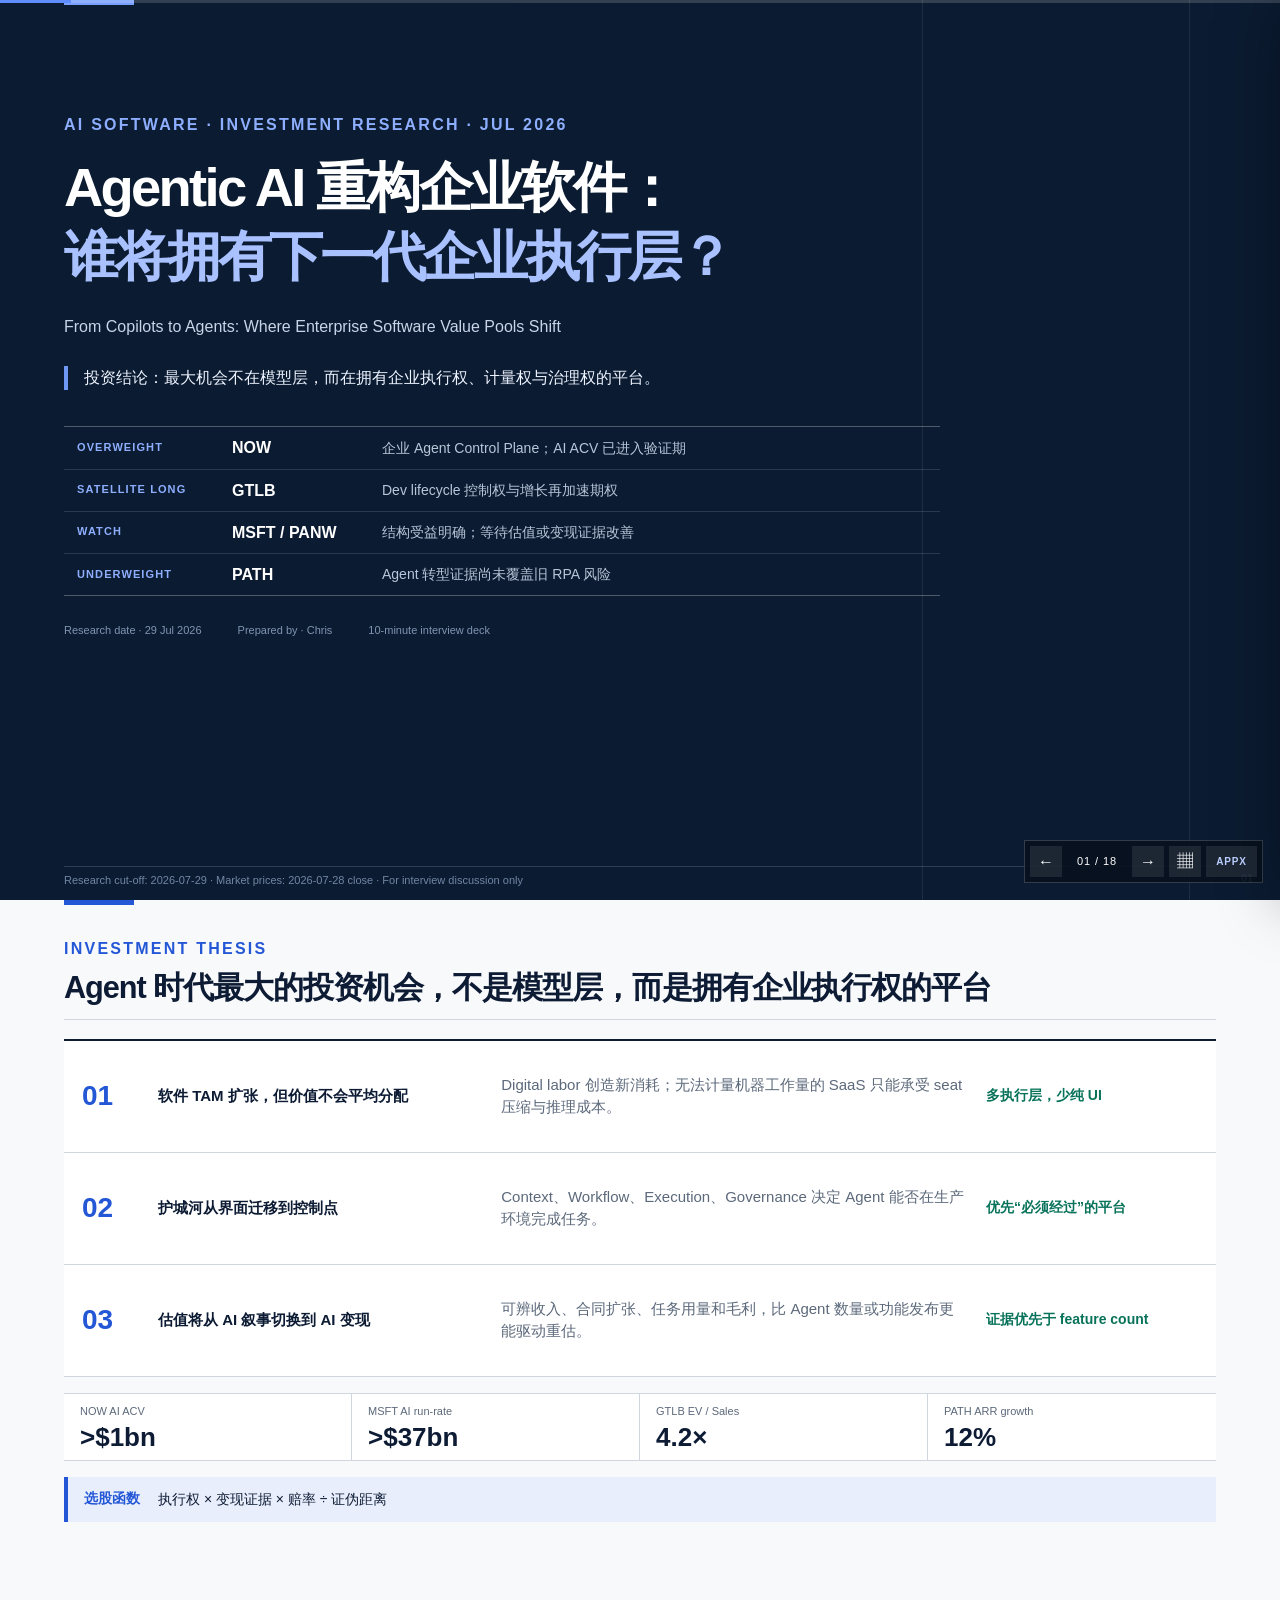
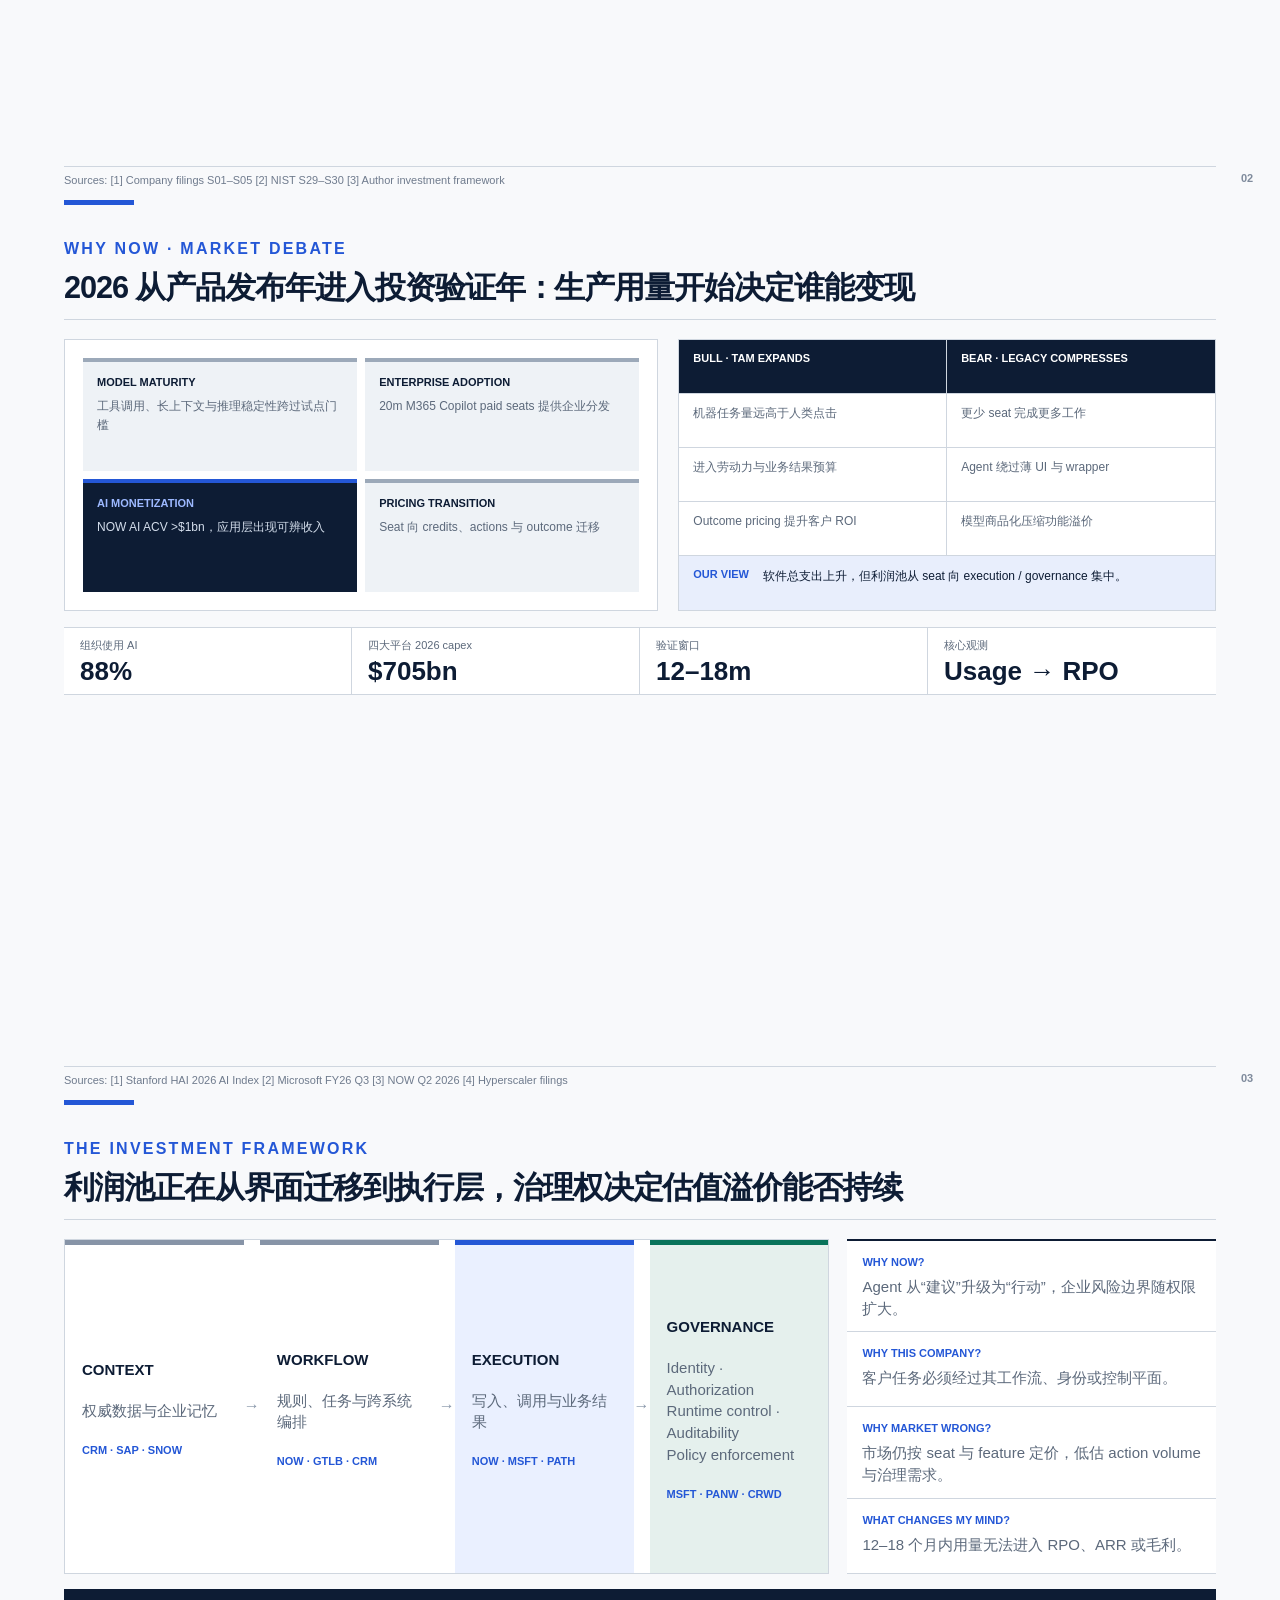
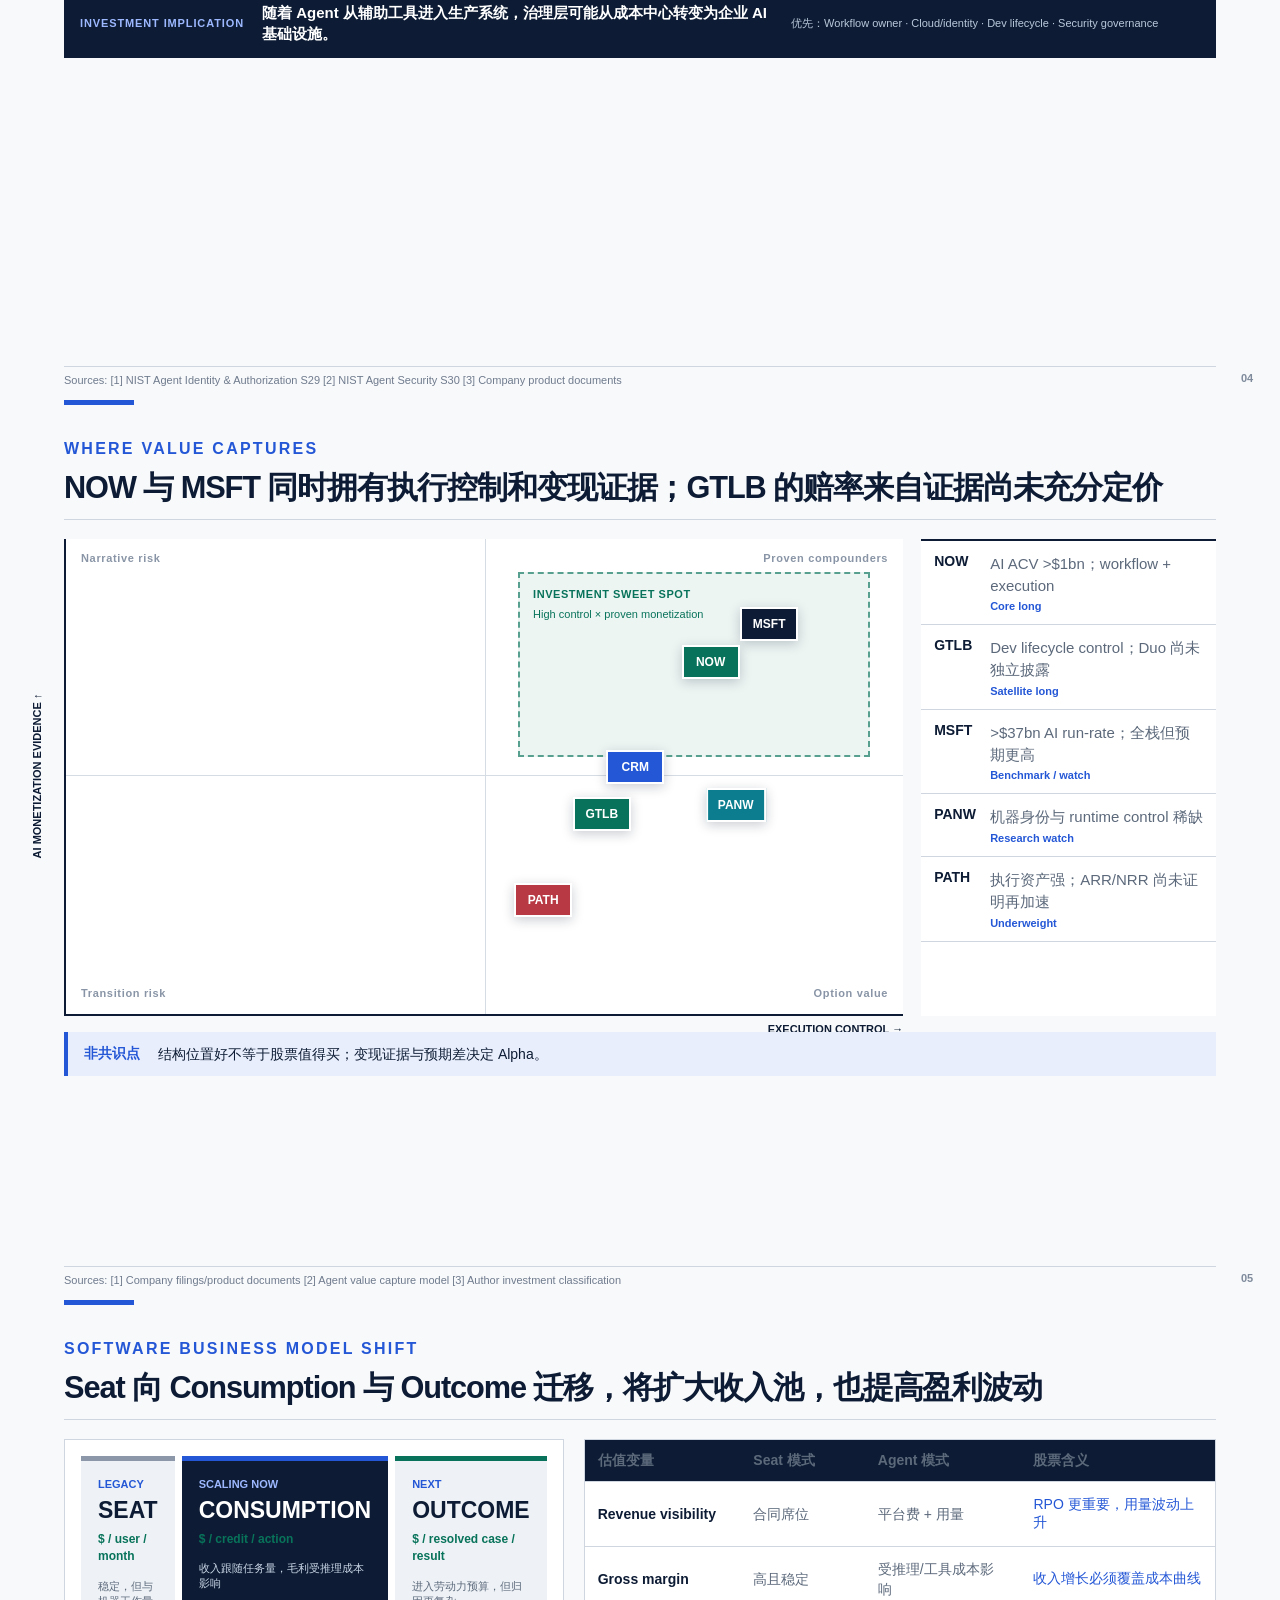
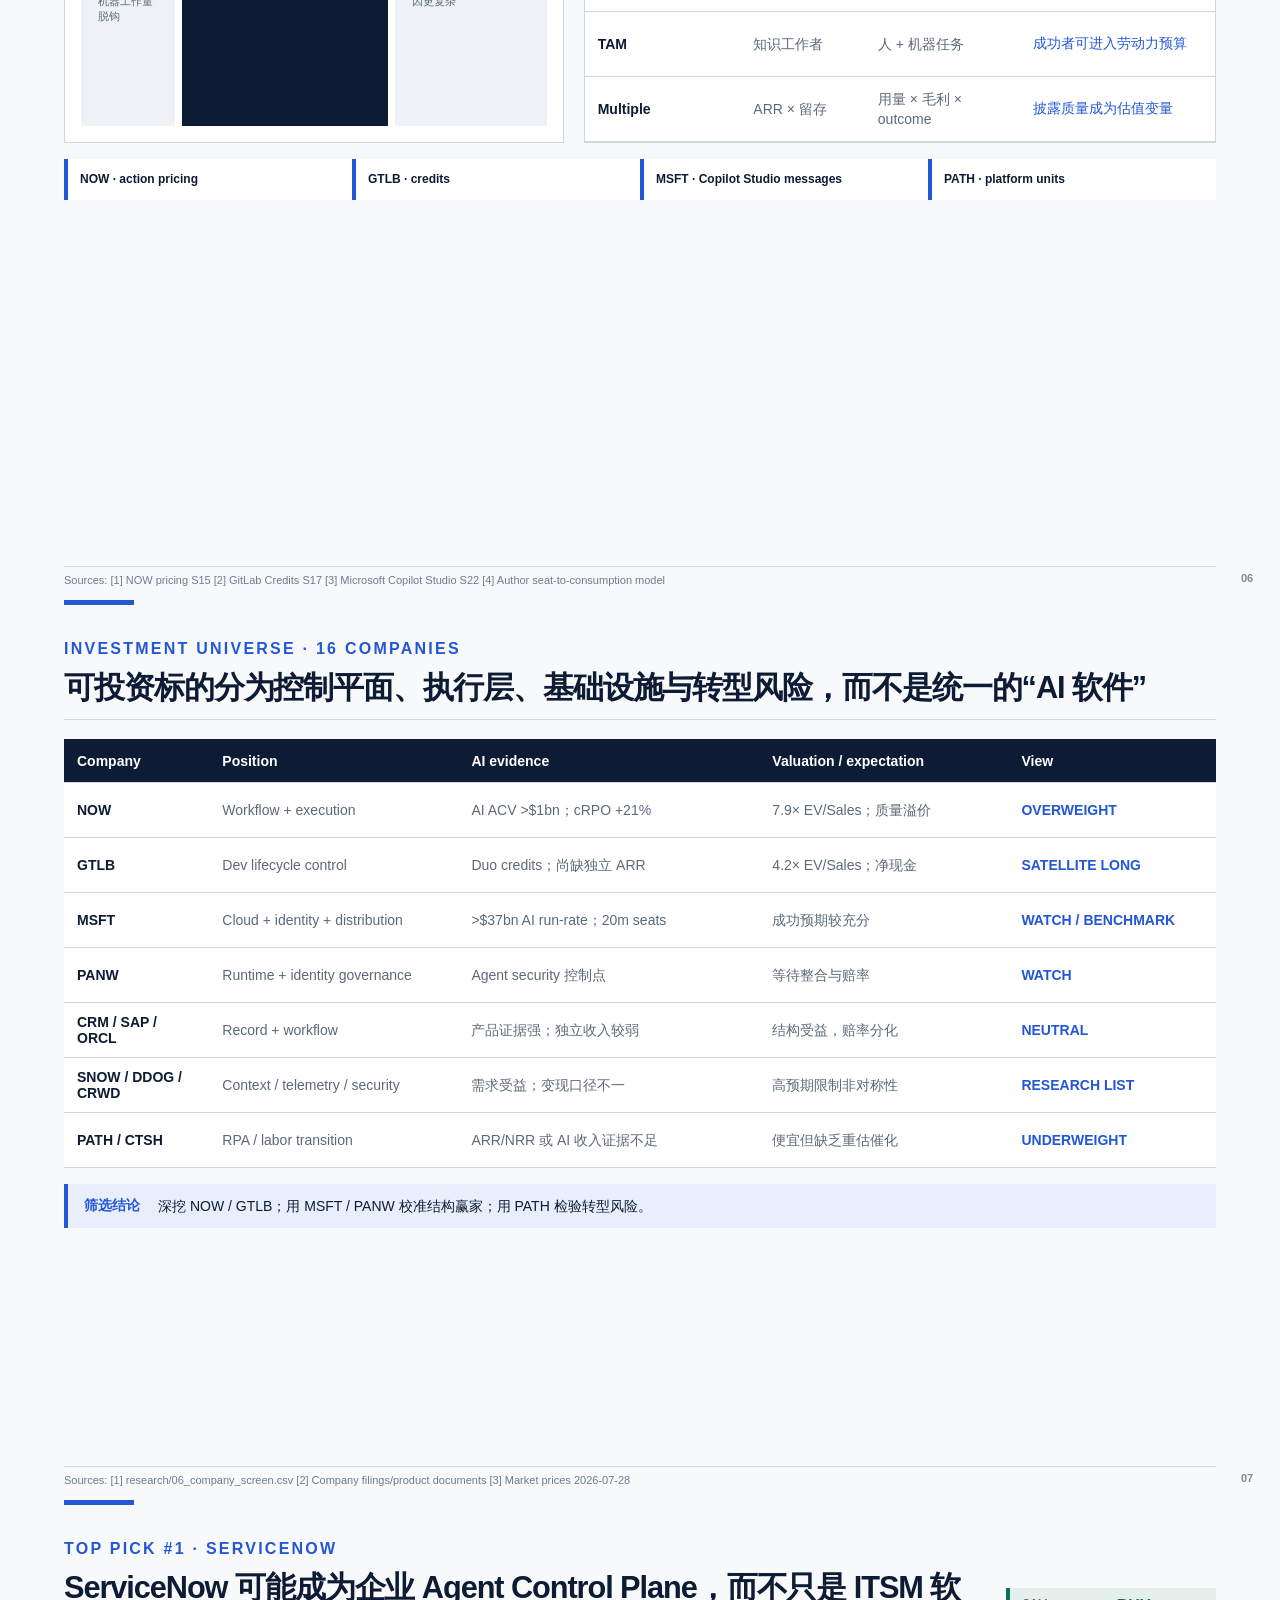
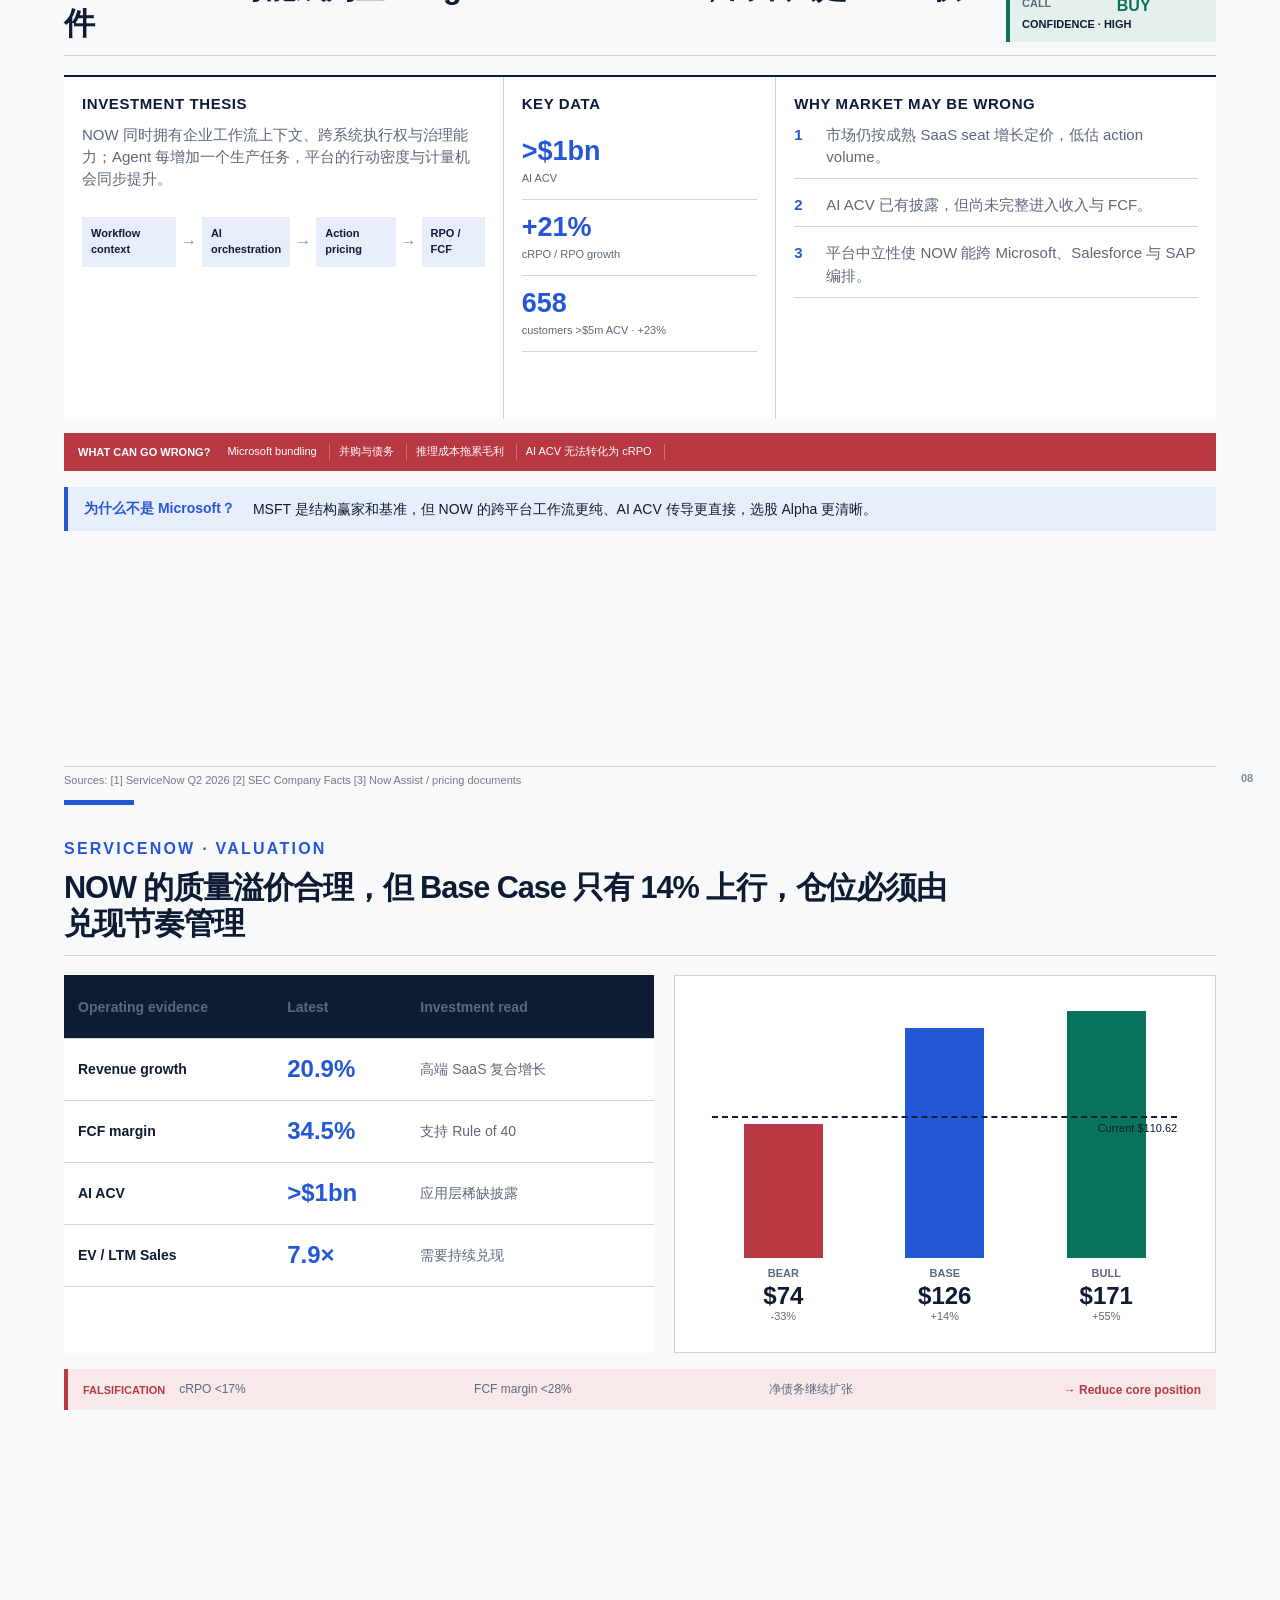
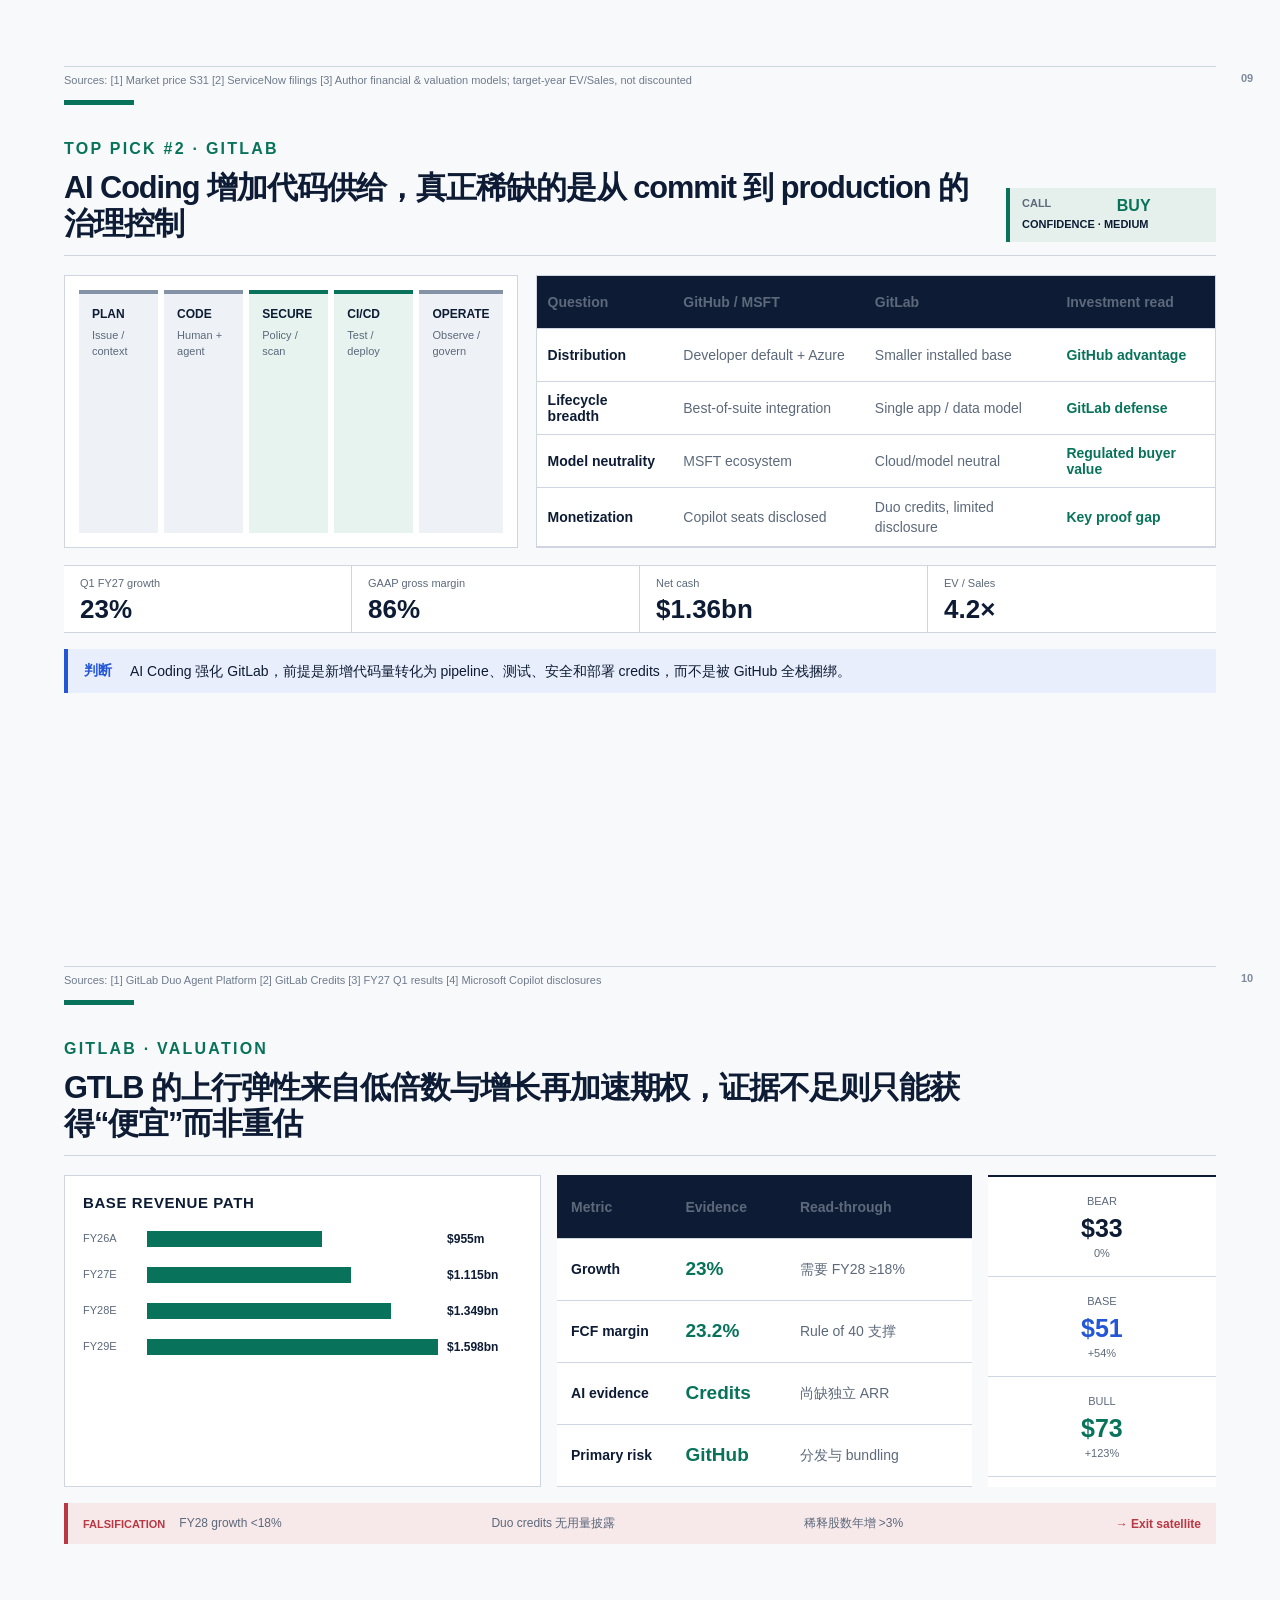
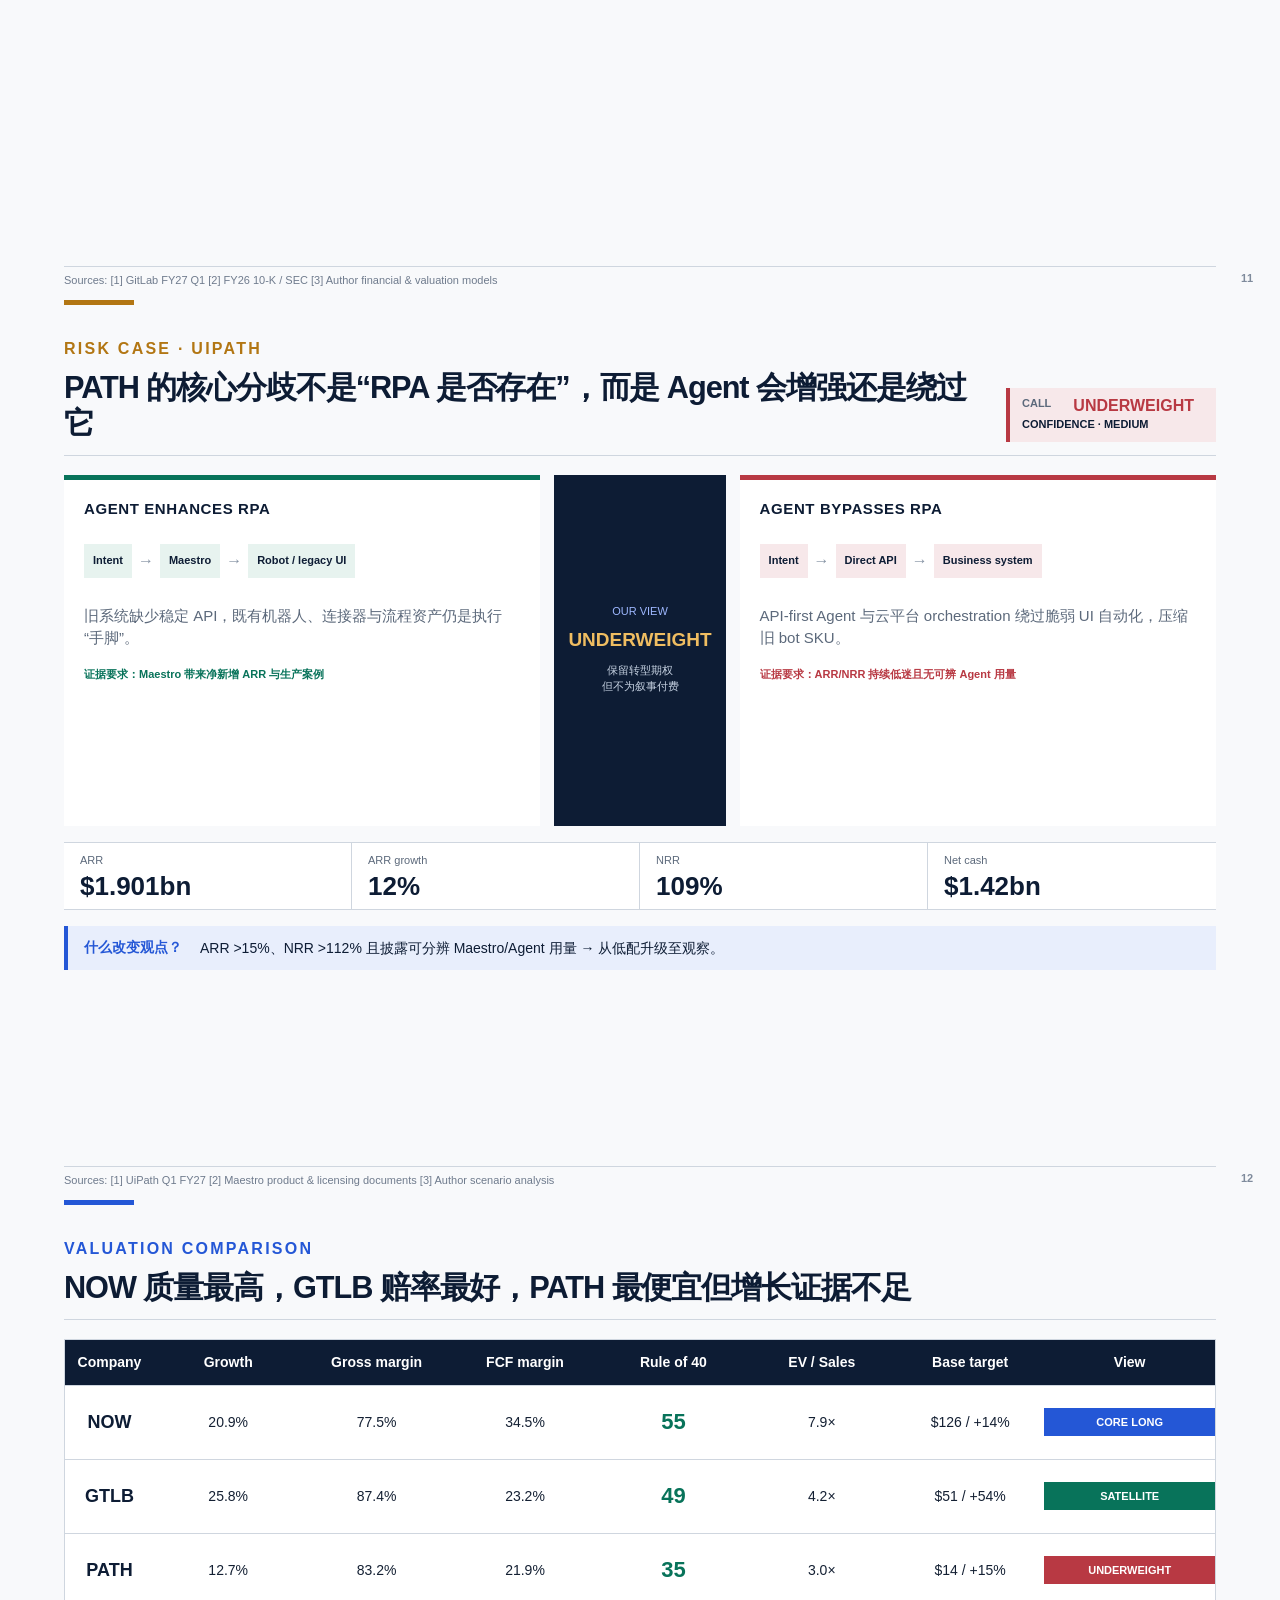
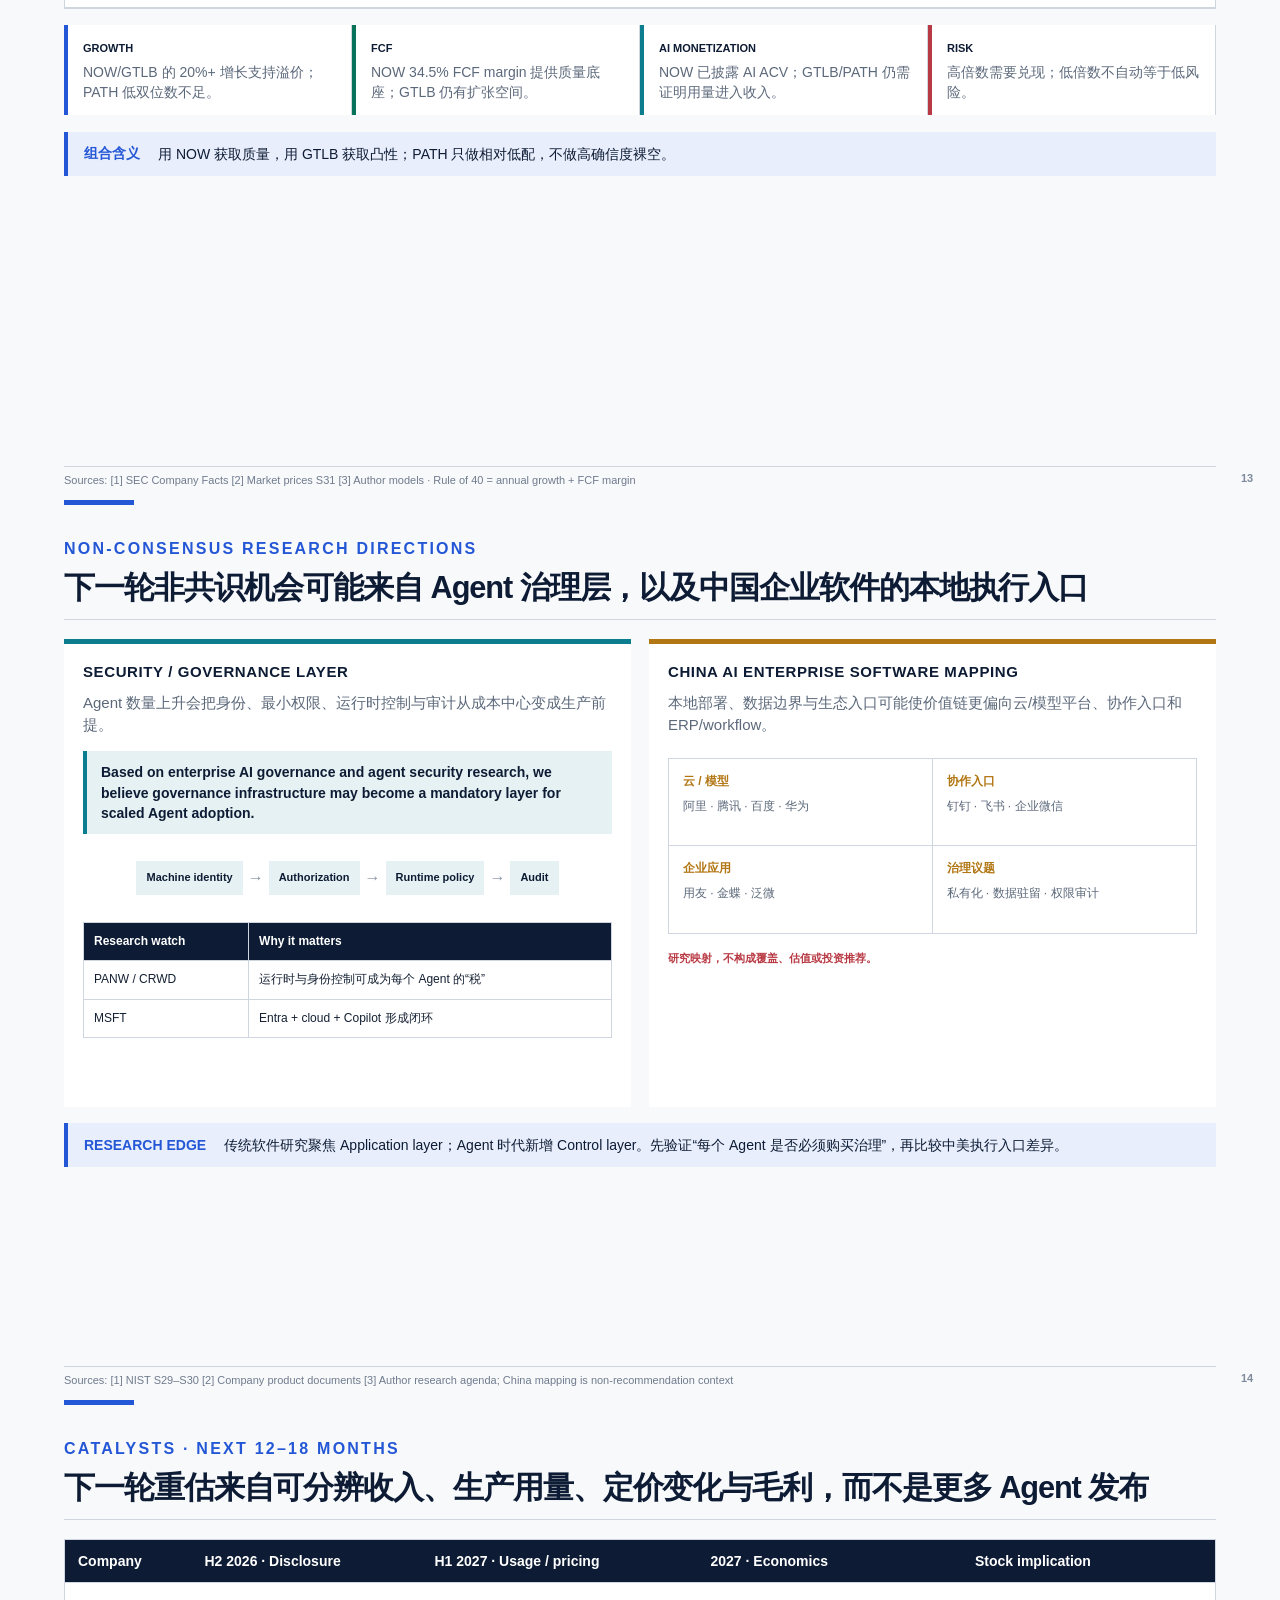
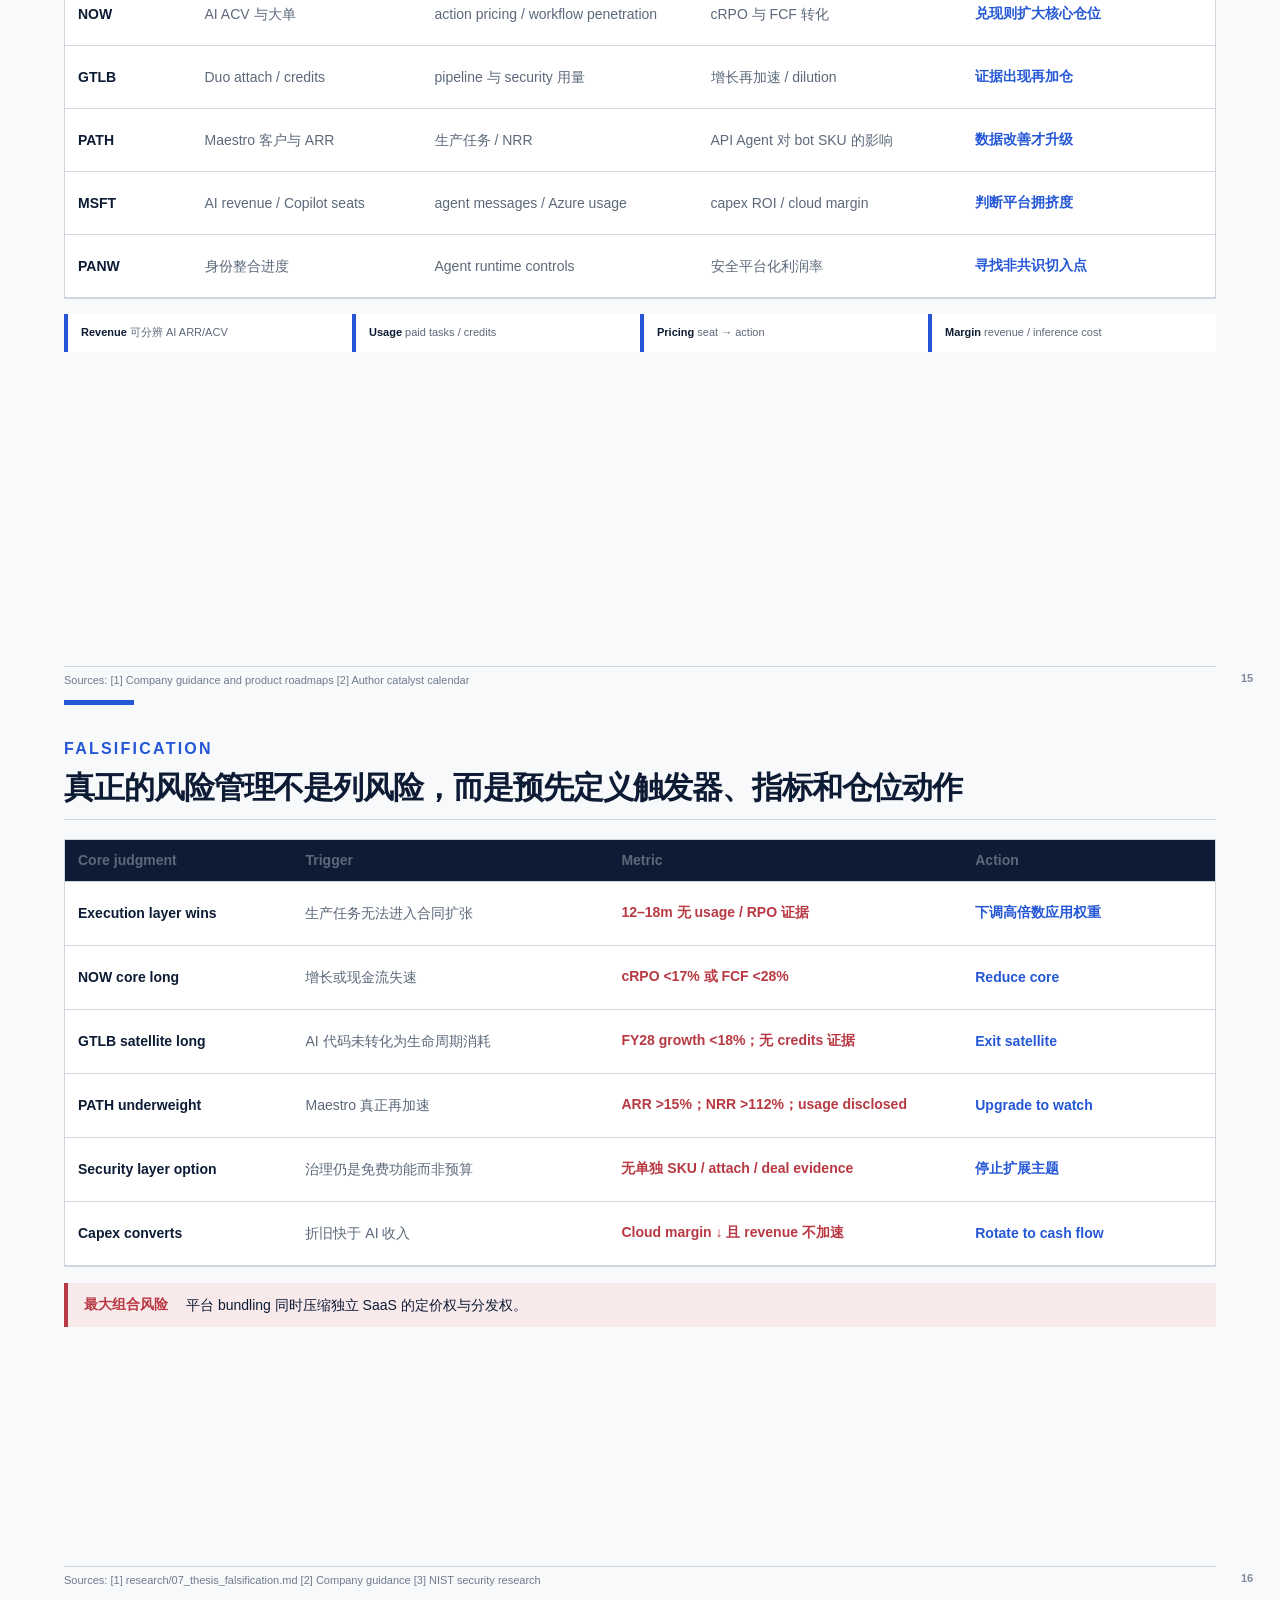
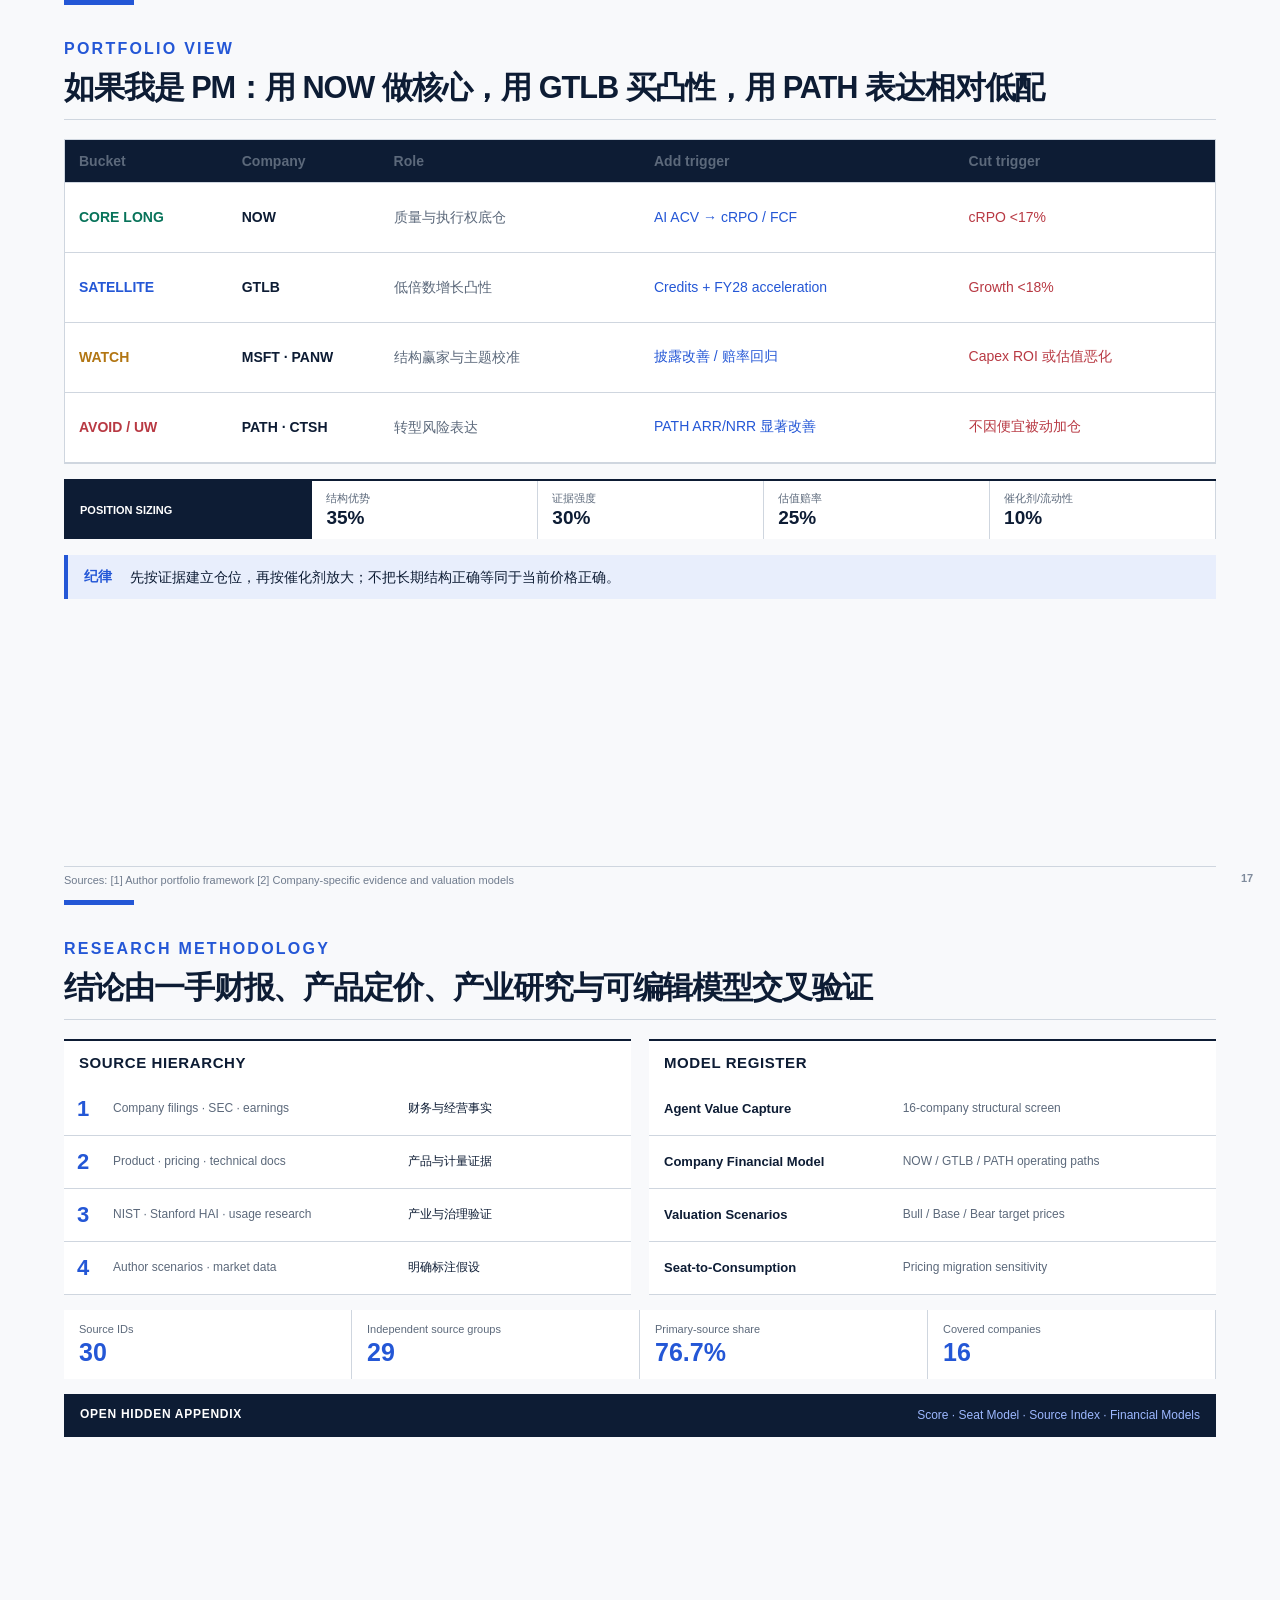
==== projects/agentic-ai-investment-deck/index.html @ 27c1f453 "Publish institutional Agentic AI investment deck" ====
<!doctype html>
<html lang="zh-CN">
<head>
  <meta charset="utf-8" />
  <meta name="viewport" content="width=device-width, initial-scale=1" />
  <meta name="description" content="Agentic AI 重构企业软件：面向 AI 产业研究岗位的机构级 Investment Research Deck" />
  <title>Agentic AI 重构企业软件｜Investment Research Deck V2</title>
  <link rel="stylesheet" href="style.css" />
</head>
<body>
  <div class="progress" aria-hidden="true"><span id="progress-bar"></span></div>
  <nav class="deck-controls" aria-label="演示文稿控制">
    <button id="prev" aria-label="上一页">←</button>
    <span id="page-indicator">01 / 18</span>
    <button id="next" aria-label="下一页">→</button>
    <button id="overview" aria-label="切换总览">▦</button>
    <button id="appendix-open" class="appendix-trigger" aria-label="打开附录">APPX</button>
  </nav>

  <main class="deck" id="deck">
    <section class="slide cover" data-title="Cover">
      <div class="cover-rule"></div>
      <div class="cover-copy">
        <p class="section-label">AI SOFTWARE · INVESTMENT RESEARCH · JUL 2026</p>
        <h1>Agentic AI 重构企业软件：<br><span>谁将拥有下一代企业执行层？</span></h1>
        <p class="cover-subtitle">From Copilots to Agents: Where Enterprise Software Value Pools Shift</p>
        <p class="cover-conclusion">投资结论：最大机会不在模型层，而在拥有企业执行权、计量权与治理权的平台。</p>
      </div>
      <table class="stance-table" aria-label="投资观点">
        <tr><th>OVERWEIGHT</th><td>NOW</td><td>企业 Agent Control Plane；AI ACV 已进入验证期</td></tr>
        <tr><th>SATELLITE LONG</th><td>GTLB</td><td>Dev lifecycle 控制权与增长再加速期权</td></tr>
        <tr><th>WATCH</th><td>MSFT / PANW</td><td>结构受益明确；等待估值或变现证据改善</td></tr>
        <tr><th>UNDERWEIGHT</th><td>PATH</td><td>Agent 转型证据尚未覆盖旧 RPA 风险</td></tr>
      </table>
      <div class="cover-meta">
        <span>Research date · 29 Jul 2026</span>
        <span>Prepared by · Chris</span>
        <span>10-minute interview deck</span>
      </div>
      <footer class="source">Research cut-off: 2026-07-29 · Market prices: 2026-07-28 close · For interview discussion only</footer>
      <span class="slide-no">01</span>
    </section>

    <section class="slide" data-title="Investment Thesis">
      <header class="slide-header">
        <p class="section-label">INVESTMENT THESIS</p>
        <h2>Agent 时代最大的投资机会，不是模型层，而是拥有企业执行权的平台</h2>
      </header>
      <div class="thesis-ledger">
        <div class="thesis-row">
          <b>01</b>
          <h3>软件 TAM 扩张，但价值不会平均分配</h3>
          <p>Digital labor 创造新消耗；无法计量机器工作量的 SaaS 只能承受 seat 压缩与推理成本。</p>
          <strong>多执行层，少纯 UI</strong>
        </div>
        <div class="thesis-row">
          <b>02</b>
          <h3>护城河从界面迁移到控制点</h3>
          <p>Context、Workflow、Execution、Governance 决定 Agent 能否在生产环境完成任务。</p>
          <strong>优先“必须经过”的平台</strong>
        </div>
        <div class="thesis-row">
          <b>03</b>
          <h3>估值将从 AI 叙事切换到 AI 变现</h3>
          <p>可辨收入、合同扩张、任务用量和毛利，比 Agent 数量或功能发布更能驱动重估。</p>
          <strong>证据优先于 feature count</strong>
        </div>
      </div>
      <div class="evidence-strip">
        <div><span>NOW AI ACV</span><b>&gt;$1bn</b></div>
        <div><span>MSFT AI run-rate</span><b>&gt;$37bn</b></div>
        <div><span>GTLB EV / Sales</span><b>4.2×</b></div>
        <div><span>PATH ARR growth</span><b>12%</b></div>
      </div>
      <aside class="callout"><b>选股函数</b><span>执行权 × 变现证据 × 赔率 ÷ 证伪距离</span></aside>
      <footer class="source">Sources: [1] Company filings S01–S05 [2] NIST S29–S30 [3] Author investment framework</footer>
      <span class="slide-no">02</span>
    </section>

    <section class="slide" data-title="Why Now">
      <header class="slide-header">
        <p class="section-label">WHY NOW · MARKET DEBATE</p>
        <h2>2026 从产品发布年进入投资验证年：生产用量开始决定谁能变现</h2>
      </header>
      <div class="why-now-grid">
        <div class="validation-path">
          <div><b>MODEL MATURITY</b><span>工具调用、长上下文与推理稳定性跨过试点门槛</span></div>
          <i>→</i>
          <div><b>ENTERPRISE ADOPTION</b><span>20m M365 Copilot paid seats 提供企业分发</span></div>
          <i>→</i>
          <div class="active"><b>AI MONETIZATION</b><span>NOW AI ACV &gt;$1bn，应用层出现可辨收入</span></div>
          <i>→</i>
          <div><b>PRICING TRANSITION</b><span>Seat 向 credits、actions 与 outcome 迁移</span></div>
        </div>
        <div class="debate-table">
          <div class="debate-head"><span>BULL · TAM EXPANDS</span><span>BEAR · LEGACY COMPRESSES</span></div>
          <div><span>机器任务量远高于人类点击</span><span>更少 seat 完成更多工作</span></div>
          <div><span>进入劳动力与业务结果预算</span><span>Agent 绕过薄 UI 与 wrapper</span></div>
          <div><span>Outcome pricing 提升客户 ROI</span><span>模型商品化压缩功能溢价</span></div>
          <div class="debate-verdict"><b>OUR VIEW</b><span>软件总支出上升，但利润池从 seat 向 execution / governance 集中。</span></div>
        </div>
      </div>
      <div class="evidence-strip">
        <div><span>组织使用 AI</span><b>88%</b></div>
        <div><span>四大平台 2026 capex</span><b>$705bn</b></div>
        <div><span>验证窗口</span><b>12–18m</b></div>
        <div><span>核心观测</span><b>Usage → RPO</b></div>
      </div>
      <footer class="source">Sources: [1] Stanford HAI 2026 AI Index [2] Microsoft FY26 Q3 [3] NOW Q2 2026 [4] Hyperscaler filings</footer>
      <span class="slide-no">03</span>
    </section>

    <section class="slide" data-title="Investment Framework">
      <header class="slide-header">
        <p class="section-label">THE INVESTMENT FRAMEWORK</p>
        <h2>利润池正在从界面迁移到执行层，治理权决定估值溢价能否持续</h2>
      </header>
      <div class="framework-grid">
        <div class="value-chain">
          <div><b>CONTEXT</b><span>权威数据与企业记忆</span><em>CRM · SAP · SNOW</em></div>
          <i>→</i>
          <div><b>WORKFLOW</b><span>规则、任务与跨系统编排</span><em>NOW · GTLB · CRM</em></div>
          <i>→</i>
          <div class="focus"><b>EXECUTION</b><span>写入、调用与业务结果</span><em>NOW · MSFT · PATH</em></div>
          <i>→</i>
          <div class="governance-node"><b>GOVERNANCE</b><span>Identity · Authorization<br>Runtime control · Auditability<br>Policy enforcement</span><em>MSFT · PANW · CRWD</em></div>
        </div>
        <div class="framework-read">
          <div><small>WHY NOW?</small><p>Agent 从“建议”升级为“行动”，企业风险边界随权限扩大。</p></div>
          <div><small>WHY THIS COMPANY?</small><p>客户任务必须经过其工作流、身份或控制平面。</p></div>
          <div><small>WHY MARKET WRONG?</small><p>市场仍按 seat 与 feature 定价，低估 action volume 与治理需求。</p></div>
          <div><small>WHAT CHANGES MY MIND?</small><p>12–18 个月内用量无法进入 RPO、ARR 或毛利。</p></div>
        </div>
      </div>
      <div class="governance-thesis">
        <b>INVESTMENT IMPLICATION</b>
        <span>随着 Agent 从辅助工具进入生产系统，治理层可能从成本中心转变为企业 AI 基础设施。</span>
        <em>优先：Workflow owner · Cloud/identity · Dev lifecycle · Security governance</em>
      </div>
      <footer class="source">Sources: [1] NIST Agent Identity & Authorization S29 [2] NIST Agent Security S30 [3] Company product documents</footer>
      <span class="slide-no">04</span>
    </section>

    <section class="slide" data-title="Value Capture Map">
      <header class="slide-header">
        <p class="section-label">WHERE VALUE CAPTURES</p>
        <h2>NOW 与 MSFT 同时拥有执行控制和变现证据；GTLB 的赔率来自证据尚未充分定价</h2>
      </header>
      <div class="scatter-layout">
        <div class="scatter" role="img" aria-label="执行控制与AI变现证据二维图">
          <span class="axis-y">AI MONETIZATION EVIDENCE ↑</span>
          <span class="axis-x">EXECUTION CONTROL →</span>
          <span class="quad q1">Narrative risk</span>
          <span class="quad q2">Proven compounders</span>
          <span class="quad q3">Transition risk</span>
          <span class="quad q4">Option value</span>
          <span class="sweet-spot">INVESTMENT SWEET SPOT<br><small>High control × proven monetization</small></span>
          <button class="bubble msft" style="--x:84%;--y:82%" aria-label="MSFT：高执行控制，高变现证据">MSFT</button>
          <button class="bubble now" style="--x:77%;--y:74%" aria-label="NOW：高执行控制，高变现证据">NOW</button>
          <button class="bubble crm" style="--x:68%;--y:52%" aria-label="CRM：较高执行控制，中等变现证据">CRM</button>
          <button class="bubble panw" style="--x:80%;--y:44%" aria-label="PANW：高执行控制，中等变现证据">PANW</button>
          <button class="bubble gtlb" style="--x:64%;--y:42%" aria-label="GTLB：中高执行控制，中等变现证据">GTLB</button>
          <button class="bubble path" style="--x:57%;--y:24%" aria-label="PATH：中等执行控制，较低变现证据">PATH</button>
        </div>
        <div class="map-read">
          <div><b>NOW</b><span>AI ACV &gt;$1bn；workflow + execution</span><em>Core long</em></div>
          <div><b>GTLB</b><span>Dev lifecycle control；Duo 尚未独立披露</span><em>Satellite long</em></div>
          <div><b>MSFT</b><span>&gt;$37bn AI run-rate；全栈但预期更高</span><em>Benchmark / watch</em></div>
          <div><b>PANW</b><span>机器身份与 runtime control 稀缺</span><em>Research watch</em></div>
          <div><b>PATH</b><span>执行资产强；ARR/NRR 尚未证明再加速</span><em>Underweight</em></div>
        </div>
      </div>
      <aside class="callout"><b>非共识点</b><span>结构位置好不等于股票值得买；变现证据与预期差决定 Alpha。</span></aside>
      <footer class="source">Sources: [1] Company filings/product documents [2] Agent value capture model [3] Author investment classification</footer>
      <span class="slide-no">05</span>
    </section>

    <section class="slide" data-title="Business Model Shift">
      <header class="slide-header">
        <p class="section-label">SOFTWARE BUSINESS MODEL SHIFT</p>
        <h2>Seat 向 Consumption 与 Outcome 迁移，将扩大收入池，也提高盈利波动</h2>
      </header>
      <div class="pricing-grid">
        <div class="pricing-flow">
          <div class="price-block seat"><small>LEGACY</small><b>SEAT</b><span>$ / user / month</span><em>稳定，但与机器工作量脱钩</em></div>
          <i>→</i>
          <div class="price-block consumption"><small>SCALING NOW</small><b>CONSUMPTION</b><span>$ / credit / action</span><em>收入跟随任务量，毛利受推理成本影响</em></div>
          <i>→</i>
          <div class="price-block outcome"><small>NEXT</small><b>OUTCOME</b><span>$ / resolved case / result</span><em>进入劳动力预算，但归因更复杂</em></div>
        </div>
        <div class="valuation-bridge">
          <div class="bridge-head"><span>估值变量</span><span>Seat 模式</span><span>Agent 模式</span><span>股票含义</span></div>
          <div><b>Revenue visibility</b><span>合同席位</span><span>平台费 + 用量</span><em>RPO 更重要，用量波动上升</em></div>
          <div><b>Gross margin</b><span>高且稳定</span><span>受推理/工具成本影响</span><em>收入增长必须覆盖成本曲线</em></div>
          <div><b>TAM</b><span>知识工作者</span><span>人 + 机器任务</span><em>成功者可进入劳动力预算</em></div>
          <div><b>Multiple</b><span>ARR × 留存</span><span>用量 × 毛利 × outcome</span><em>披露质量成为估值变量</em></div>
        </div>
      </div>
      <div class="pricing-proof"><span>NOW · action pricing</span><span>GTLB · credits</span><span>MSFT · Copilot Studio messages</span><span>PATH · platform units</span></div>
      <footer class="source">Sources: [1] NOW pricing S15 [2] GitLab Credits S17 [3] Microsoft Copilot Studio S22 [4] Author seat-to-consumption model</footer>
      <span class="slide-no">06</span>
    </section>

    <section class="slide" data-title="Investment Universe">
      <header class="slide-header">
        <p class="section-label">INVESTMENT UNIVERSE · 16 COMPANIES</p>
        <h2>可投资标的分为控制平面、执行层、基础设施与转型风险，而不是统一的“AI 软件”</h2>
      </header>
      <div class="screen-table">
        <div class="screen-head"><span>Company</span><span>Position</span><span>AI evidence</span><span>Valuation / expectation</span><span>View</span></div>
        <div><b>NOW</b><span>Workflow + execution</span><span>AI ACV &gt;$1bn；cRPO +21%</span><span>7.9× EV/Sales；质量溢价</span><em>OVERWEIGHT</em></div>
        <div><b>GTLB</b><span>Dev lifecycle control</span><span>Duo credits；尚缺独立 ARR</span><span>4.2× EV/Sales；净现金</span><em>SATELLITE LONG</em></div>
        <div><b>MSFT</b><span>Cloud + identity + distribution</span><span>&gt;$37bn AI run-rate；20m seats</span><span>成功预期较充分</span><em>WATCH / BENCHMARK</em></div>
        <div><b>PANW</b><span>Runtime + identity governance</span><span>Agent security 控制点</span><span>等待整合与赔率</span><em>WATCH</em></div>
        <div><b>CRM / SAP / ORCL</b><span>Record + workflow</span><span>产品证据强；独立收入较弱</span><span>结构受益，赔率分化</span><em>NEUTRAL</em></div>
        <div><b>SNOW / DDOG / CRWD</b><span>Context / telemetry / security</span><span>需求受益；变现口径不一</span><span>高预期限制非对称性</span><em>RESEARCH LIST</em></div>
        <div><b>PATH / CTSH</b><span>RPA / labor transition</span><span>ARR/NRR 或 AI 收入证据不足</span><span>便宜但缺乏重估催化</span><em>UNDERWEIGHT</em></div>
      </div>
      <aside class="callout"><b>筛选结论</b><span>深挖 NOW / GTLB；用 MSFT / PANW 校准结构赢家；用 PATH 检验转型风险。</span></aside>
      <footer class="source">Sources: [1] research/06_company_screen.csv [2] Company filings/product documents [3] Market prices 2026-07-28</footer>
      <span class="slide-no">07</span>
    </section>

    <section class="slide company now-slide" data-title="ServiceNow Thesis">
      <header class="slide-header">
        <p class="section-label">TOP PICK #1 · SERVICENOW</p>
        <h2>ServiceNow 可能成为企业 Agent Control Plane，而不只是 ITSM 软件</h2>
        <div class="investment-call"><b>CALL</b><strong>BUY</strong><span>CONFIDENCE · HIGH</span></div>
      </header>
      <div class="company-thesis-grid">
        <div class="company-thesis">
          <h3>INVESTMENT THESIS</h3>
          <p>NOW 同时拥有企业工作流上下文、跨系统执行权与治理能力；Agent 每增加一个生产任务，平台的行动密度与计量机会同步提升。</p>
          <div class="logic-chain"><span>Workflow context</span><i>→</i><span>AI orchestration</span><i>→</i><span>Action pricing</span><i>→</i><span>RPO / FCF</span></div>
        </div>
        <div class="key-data">
          <h3>KEY DATA</h3>
          <div><b>&gt;$1bn</b><span>AI ACV</span></div>
          <div><b>+21%</b><span>cRPO / RPO growth</span></div>
          <div><b>658</b><span>customers &gt;$5m ACV · +23%</span></div>
        </div>
        <div class="market-wrong">
          <h3>WHY MARKET MAY BE WRONG</h3>
          <p><b>1</b>市场仍按成熟 SaaS seat 增长定价，低估 action volume。</p>
          <p><b>2</b>AI ACV 已有披露，但尚未完整进入收入与 FCF。</p>
          <p><b>3</b>平台中立性使 NOW 能跨 Microsoft、Salesforce 与 SAP 编排。</p>
        </div>
      </div>
      <div class="risk-band">
        <b>WHAT CAN GO WRONG?</b>
        <span>Microsoft bundling</span><span>并购与债务</span><span>推理成本拖累毛利</span><span>AI ACV 无法转化为 cRPO</span>
      </div>
      <aside class="callout"><b>为什么不是 Microsoft？</b><span>MSFT 是结构赢家和基准，但 NOW 的跨平台工作流更纯、AI ACV 传导更直接，选股 Alpha 更清晰。</span></aside>
      <footer class="source">Sources: [1] ServiceNow Q2 2026 [2] SEC Company Facts [3] Now Assist / pricing documents</footer>
      <span class="slide-no">08</span>
    </section>

    <section class="slide company now-slide" data-title="ServiceNow Valuation">
      <header class="slide-header">
        <p class="section-label">SERVICENOW · VALUATION</p>
        <h2>NOW 的质量溢价合理，但 Base Case 只有 14% 上行，仓位必须由兑现节奏管理</h2>
      </header>
      <div class="valuation-grid">
        <div class="operating-table">
          <div class="table-head"><span>Operating evidence</span><span>Latest</span><span>Investment read</span></div>
          <div><b>Revenue growth</b><strong>20.9%</strong><span>高端 SaaS 复合增长</span></div>
          <div><b>FCF margin</b><strong>34.5%</strong><span>支持 Rule of 40</span></div>
          <div><b>AI ACV</b><strong>&gt;$1bn</strong><span>应用层稀缺披露</span></div>
          <div><b>EV / LTM Sales</b><strong>7.9×</strong><span>需要持续兑现</span></div>
        </div>
        <div class="scenario-chart">
          <div class="current-marker">Current $110.62</div>
          <div class="scenario bear"><i style="--h:43%"></i><span>BEAR</span><b>$74</b><small>-33%</small></div>
          <div class="scenario base"><i style="--h:74%"></i><span>BASE</span><b>$126</b><small>+14%</small></div>
          <div class="scenario bull"><i style="--h:100%"></i><span>BULL</span><b>$171</b><small>+55%</small></div>
        </div>
      </div>
      <div class="falsify-strip">
        <b>FALSIFICATION</b>
        <span>cRPO &lt;17%</span><span>FCF margin &lt;28%</span><span>净债务继续扩张</span><em>→ Reduce core position</em>
      </div>
      <footer class="source">Sources: [1] Market price S31 [2] ServiceNow filings [3] Author financial & valuation models; target-year EV/Sales, not discounted</footer>
      <span class="slide-no">09</span>
    </section>

    <section class="slide company gtlb-slide" data-title="GitLab Thesis">
      <header class="slide-header">
        <p class="section-label">TOP PICK #2 · GITLAB</p>
        <h2>AI Coding 增加代码供给，真正稀缺的是从 commit 到 production 的治理控制</h2>
        <div class="investment-call"><b>CALL</b><strong>BUY</strong><span>CONFIDENCE · MEDIUM</span></div>
      </header>
      <div class="gitlab-grid">
        <div class="lifecycle">
          <div><b>PLAN</b><span>Issue / context</span></div><i>→</i>
          <div><b>CODE</b><span>Human + agent</span></div><i>→</i>
          <div class="focus"><b>SECURE</b><span>Policy / scan</span></div><i>→</i>
          <div class="focus"><b>CI/CD</b><span>Test / deploy</span></div><i>→</i>
          <div><b>OPERATE</b><span>Observe / govern</span></div>
        </div>
        <div class="competitive-table">
          <div class="table-head"><span>Question</span><span>GitHub / MSFT</span><span>GitLab</span><span>Investment read</span></div>
          <div><b>Distribution</b><span>Developer default + Azure</span><span>Smaller installed base</span><em>GitHub advantage</em></div>
          <div><b>Lifecycle breadth</b><span>Best-of-suite integration</span><span>Single app / data model</span><em>GitLab defense</em></div>
          <div><b>Model neutrality</b><span>MSFT ecosystem</span><span>Cloud/model neutral</span><em>Regulated buyer value</em></div>
          <div><b>Monetization</b><span>Copilot seats disclosed</span><span>Duo credits, limited disclosure</span><em>Key proof gap</em></div>
        </div>
      </div>
      <div class="evidence-strip">
        <div><span>Q1 FY27 growth</span><b>23%</b></div>
        <div><span>GAAP gross margin</span><b>86%</b></div>
        <div><span>Net cash</span><b>$1.36bn</b></div>
        <div><span>EV / Sales</span><b>4.2×</b></div>
      </div>
      <aside class="callout"><b>判断</b><span>AI Coding 强化 GitLab，前提是新增代码量转化为 pipeline、测试、安全和部署 credits，而不是被 GitHub 全栈捆绑。</span></aside>
      <footer class="source">Sources: [1] GitLab Duo Agent Platform [2] GitLab Credits [3] FY27 Q1 results [4] Microsoft Copilot disclosures</footer>
      <span class="slide-no">10</span>
    </section>

    <section class="slide company gtlb-slide" data-title="GitLab Valuation">
      <header class="slide-header">
        <p class="section-label">GITLAB · VALUATION</p>
        <h2>GTLB 的上行弹性来自低倍数与增长再加速期权，证据不足则只能获得“便宜”而非重估</h2>
      </header>
      <div class="gitlab-valuation">
        <div class="revenue-bars">
          <h3>BASE REVENUE PATH</h3>
          <div><span>FY26A</span><i style="--w:60%"></i><b>$955m</b></div>
          <div><span>FY27E</span><i style="--w:70%"></i><b>$1.115bn</b></div>
          <div><span>FY28E</span><i style="--w:84%"></i><b>$1.349bn</b></div>
          <div><span>FY29E</span><i style="--w:100%"></i><b>$1.598bn</b></div>
        </div>
        <div class="operating-table compact">
          <div class="table-head"><span>Metric</span><span>Evidence</span><span>Read-through</span></div>
          <div><b>Growth</b><strong>23%</strong><span>需要 FY28 ≥18%</span></div>
          <div><b>FCF margin</b><strong>23.2%</strong><span>Rule of 40 支撑</span></div>
          <div><b>AI evidence</b><strong>Credits</strong><span>尚缺独立 ARR</span></div>
          <div><b>Primary risk</b><strong>GitHub</strong><span>分发与 bundling</span></div>
        </div>
        <div class="scenario-list">
          <div><span>BEAR</span><b>$33</b><small>0%</small></div>
          <div class="base"><span>BASE</span><b>$51</b><small>+54%</small></div>
          <div class="bull"><span>BULL</span><b>$73</b><small>+123%</small></div>
        </div>
      </div>
      <div class="falsify-strip">
        <b>FALSIFICATION</b>
        <span>FY28 growth &lt;18%</span><span>Duo credits 无用量披露</span><span>稀释股数年增 &gt;3%</span><em>→ Exit satellite</em>
      </div>
      <footer class="source">Sources: [1] GitLab FY27 Q1 [2] FY26 10-K / SEC [3] Author financial & valuation models</footer>
      <span class="slide-no">11</span>
    </section>

    <section class="slide company path-slide" data-title="UiPath Risk Case">
      <header class="slide-header">
        <p class="section-label">RISK CASE · UIPATH</p>
        <h2>PATH 的核心分歧不是“RPA 是否存在”，而是 Agent 会增强还是绕过它</h2>
        <div class="investment-call negative"><b>CALL</b><strong>UNDERWEIGHT</strong><span>CONFIDENCE · MEDIUM</span></div>
      </header>
      <div class="path-case-grid">
        <div class="path-case bull">
          <h3>AGENT ENHANCES RPA</h3>
          <div class="path-flow"><span>Intent</span><i>→</i><span>Maestro</span><i>→</i><span>Robot / legacy UI</span></div>
          <p>旧系统缺少稳定 API，既有机器人、连接器与流程资产仍是执行“手脚”。</p>
          <em>证据要求：Maestro 带来净新增 ARR 与生产案例</em>
        </div>
        <div class="path-verdict">
          <small>OUR VIEW</small>
          <b>UNDERWEIGHT</b>
          <span>保留转型期权<br>但不为叙事付费</span>
        </div>
        <div class="path-case bear">
          <h3>AGENT BYPASSES RPA</h3>
          <div class="path-flow"><span>Intent</span><i>→</i><span>Direct API</span><i>→</i><span>Business system</span></div>
          <p>API-first Agent 与云平台 orchestration 绕过脆弱 UI 自动化，压缩旧 bot SKU。</p>
          <em>证据要求：ARR/NRR 持续低迷且无可辨 Agent 用量</em>
        </div>
      </div>
      <div class="evidence-strip">
        <div><span>ARR</span><b>$1.901bn</b></div>
        <div><span>ARR growth</span><b>12%</b></div>
        <div><span>NRR</span><b>109%</b></div>
        <div><span>Net cash</span><b>$1.42bn</b></div>
      </div>
      <aside class="callout"><b>什么改变观点？</b><span>ARR &gt;15%、NRR &gt;112% 且披露可分辨 Maestro/Agent 用量 → 从低配升级至观察。</span></aside>
      <footer class="source">Sources: [1] UiPath Q1 FY27 [2] Maestro product & licensing documents [3] Author scenario analysis</footer>
      <span class="slide-no">12</span>
    </section>

    <section class="slide" data-title="Valuation Comparison">
      <header class="slide-header">
        <p class="section-label">VALUATION COMPARISON</p>
        <h2>NOW 质量最高，GTLB 赔率最好，PATH 最便宜但增长证据不足</h2>
      </header>
      <div class="comparison-table">
        <div class="comparison-row head"><span>Company</span><span>Growth</span><span>Gross margin</span><span>FCF margin</span><span>Rule of 40</span><span>EV / Sales</span><span>Base target</span><span>View</span></div>
        <div class="comparison-row now"><b>NOW</b><span>20.9%</span><span>77.5%</span><span>34.5%</span><strong>55</strong><span>7.9×</span><span>$126 / +14%</span><em>CORE LONG</em></div>
        <div class="comparison-row gtlb"><b>GTLB</b><span>25.8%</span><span>87.4%</span><span>23.2%</span><strong>49</strong><span>4.2×</span><span>$51 / +54%</span><em>SATELLITE</em></div>
        <div class="comparison-row path"><b>PATH</b><span>12.7%</span><span>83.2%</span><span>21.9%</span><strong>35</strong><span>3.0×</span><span>$14 / +15%</span><em>UNDERWEIGHT</em></div>
      </div>
      <div class="multiple-bridge">
        <div><b>GROWTH</b><span>NOW/GTLB 的 20%+ 增长支持溢价；PATH 低双位数不足。</span></div>
        <div><b>FCF</b><span>NOW 34.5% FCF margin 提供质量底座；GTLB 仍有扩张空间。</span></div>
        <div><b>AI MONETIZATION</b><span>NOW 已披露 AI ACV；GTLB/PATH 仍需证明用量进入收入。</span></div>
        <div><b>RISK</b><span>高倍数需要兑现；低倍数不自动等于低风险。</span></div>
      </div>
      <aside class="callout"><b>组合含义</b><span>用 NOW 获取质量，用 GTLB 获取凸性；PATH 只做相对低配，不做高确信度裸空。</span></aside>
      <footer class="source">Sources: [1] SEC Company Facts [2] Market prices S31 [3] Author models · Rule of 40 = annual growth + FCF margin</footer>
      <span class="slide-no">13</span>
    </section>

    <section class="slide" data-title="Non-consensus Opportunities">
      <header class="slide-header">
        <p class="section-label">NON-CONSENSUS RESEARCH DIRECTIONS</p>
        <h2>下一轮非共识机会可能来自 Agent 治理层，以及中国企业软件的本地执行入口</h2>
      </header>
      <div class="opportunity-grid">
        <div class="opportunity security">
          <h3>SECURITY / GOVERNANCE LAYER</h3>
          <p>Agent 数量上升会把身份、最小权限、运行时控制与审计从成本中心变成生产前提。</p>
          <blockquote>Based on enterprise AI governance and agent security research, we believe governance infrastructure may become a mandatory layer for scaled Agent adoption.</blockquote>
          <div class="control-stack">
            <span>Machine identity</span><i>→</i><span>Authorization</span><i>→</i><span>Runtime policy</span><i>→</i><span>Audit</span>
          </div>
          <table>
            <tr><th>Research watch</th><th>Why it matters</th></tr>
            <tr><td>PANW / CRWD</td><td>运行时与身份控制可成为每个 Agent 的“税”</td></tr>
            <tr><td>MSFT</td><td>Entra + cloud + Copilot 形成闭环</td></tr>
          </table>
        </div>
        <div class="opportunity china">
          <h3>CHINA AI ENTERPRISE SOFTWARE MAPPING</h3>
          <p>本地部署、数据边界与生态入口可能使价值链更偏向云/模型平台、协作入口和 ERP/workflow。</p>
          <div class="china-map">
            <div><b>云 / 模型</b><span>阿里 · 腾讯 · 百度 · 华为</span></div>
            <div><b>协作入口</b><span>钉钉 · 飞书 · 企业微信</span></div>
            <div><b>企业应用</b><span>用友 · 金蝶 · 泛微</span></div>
            <div><b>治理议题</b><span>私有化 · 数据驻留 · 权限审计</span></div>
          </div>
          <em>研究映射，不构成覆盖、估值或投资推荐。</em>
        </div>
      </div>
      <aside class="callout"><b>RESEARCH EDGE</b><span>传统软件研究聚焦 Application layer；Agent 时代新增 Control layer。先验证“每个 Agent 是否必须购买治理”，再比较中美执行入口差异。</span></aside>
      <footer class="source">Sources: [1] NIST S29–S30 [2] Company product documents [3] Author research agenda; China mapping is non-recommendation context</footer>
      <span class="slide-no">14</span>
    </section>

    <section class="slide" data-title="Catalysts">
      <header class="slide-header">
        <p class="section-label">CATALYSTS · NEXT 12–18 MONTHS</p>
        <h2>下一轮重估来自可分辨收入、生产用量、定价变化与毛利，而不是更多 Agent 发布</h2>
      </header>
      <div class="catalyst-table">
        <div class="catalyst-head"><span>Company</span><span>H2 2026 · Disclosure</span><span>H1 2027 · Usage / pricing</span><span>2027 · Economics</span><span>Stock implication</span></div>
        <div><b>NOW</b><span>AI ACV 与大单</span><span>action pricing / workflow penetration</span><span>cRPO 与 FCF 转化</span><em>兑现则扩大核心仓位</em></div>
        <div><b>GTLB</b><span>Duo attach / credits</span><span>pipeline 与 security 用量</span><span>增长再加速 / dilution</span><em>证据出现再加仓</em></div>
        <div><b>PATH</b><span>Maestro 客户与 ARR</span><span>生产任务 / NRR</span><span>API Agent 对 bot SKU 的影响</span><em>数据改善才升级</em></div>
        <div><b>MSFT</b><span>AI revenue / Copilot seats</span><span>agent messages / Azure usage</span><span>capex ROI / cloud margin</span><em>判断平台拥挤度</em></div>
        <div><b>PANW</b><span>身份整合进度</span><span>Agent runtime controls</span><span>安全平台化利润率</span><em>寻找非共识切入点</em></div>
      </div>
      <div class="catalyst-legend"><span><b>Revenue</b> 可分辨 AI ARR/ACV</span><span><b>Usage</b> paid tasks / credits</span><span><b>Pricing</b> seat → action</span><span><b>Margin</b> revenue / inference cost</span></div>
      <footer class="source">Sources: [1] Company guidance and product roadmaps [2] Author catalyst calendar</footer>
      <span class="slide-no">15</span>
    </section>

    <section class="slide" data-title="Falsification">
      <header class="slide-header">
        <p class="section-label">FALSIFICATION</p>
        <h2>真正的风险管理不是列风险，而是预先定义触发器、指标和仓位动作</h2>
      </header>
      <div class="falsification-table">
        <div class="falsify-head"><span>Core judgment</span><span>Trigger</span><span>Metric</span><span>Action</span></div>
        <div><b>Execution layer wins</b><span>生产任务无法进入合同扩张</span><strong>12–18m 无 usage / RPO 证据</strong><em>下调高倍数应用权重</em></div>
        <div><b>NOW core long</b><span>增长或现金流失速</span><strong>cRPO &lt;17% 或 FCF &lt;28%</strong><em>Reduce core</em></div>
        <div><b>GTLB satellite long</b><span>AI 代码未转化为生命周期消耗</span><strong>FY28 growth &lt;18%；无 credits 证据</strong><em>Exit satellite</em></div>
        <div><b>PATH underweight</b><span>Maestro 真正再加速</span><strong>ARR &gt;15%；NRR &gt;112%；usage disclosed</strong><em>Upgrade to watch</em></div>
        <div><b>Security layer option</b><span>治理仍是免费功能而非预算</span><strong>无单独 SKU / attach / deal evidence</strong><em>停止扩展主题</em></div>
        <div><b>Capex converts</b><span>折旧快于 AI 收入</span><strong>Cloud margin ↓ 且 revenue 不加速</strong><em>Rotate to cash flow</em></div>
      </div>
      <aside class="callout danger"><b>最大组合风险</b><span>平台 bundling 同时压缩独立 SaaS 的定价权与分发权。</span></aside>
      <footer class="source">Sources: [1] research/07_thesis_falsification.md [2] Company guidance [3] NIST security research</footer>
      <span class="slide-no">16</span>
    </section>

    <section class="slide" data-title="Portfolio View">
      <header class="slide-header">
        <p class="section-label">PORTFOLIO VIEW</p>
        <h2>如果我是 PM：用 NOW 做核心，用 GTLB 买凸性，用 PATH 表达相对低配</h2>
      </header>
      <div class="portfolio-table">
        <div class="portfolio-head"><span>Bucket</span><span>Company</span><span>Role</span><span>Add trigger</span><span>Cut trigger</span></div>
        <div class="core"><b>CORE LONG</b><strong>NOW</strong><span>质量与执行权底仓</span><em>AI ACV → cRPO / FCF</em><i>cRPO &lt;17%</i></div>
        <div class="satellite"><b>SATELLITE</b><strong>GTLB</strong><span>低倍数增长凸性</span><em>Credits + FY28 acceleration</em><i>Growth &lt;18%</i></div>
        <div class="watch"><b>WATCH</b><strong>MSFT · PANW</strong><span>结构赢家与主题校准</span><em>披露改善 / 赔率回归</em><i>Capex ROI 或估值恶化</i></div>
        <div class="avoid"><b>AVOID / UW</b><strong>PATH · CTSH</strong><span>转型风险表达</span><em>PATH ARR/NRR 显著改善</em><i>不因便宜被动加仓</i></div>
      </div>
      <div class="position-sizing">
        <b>POSITION SIZING</b>
        <div><span>结构优势</span><strong>35%</strong></div>
        <div><span>证据强度</span><strong>30%</strong></div>
        <div><span>估值赔率</span><strong>25%</strong></div>
        <div><span>催化剂/流动性</span><strong>10%</strong></div>
      </div>
      <aside class="callout"><b>纪律</b><span>先按证据建立仓位，再按催化剂放大；不把长期结构正确等同于当前价格正确。</span></aside>
      <footer class="source">Sources: [1] Author portfolio framework [2] Company-specific evidence and valuation models</footer>
      <span class="slide-no">17</span>
    </section>

    <section class="slide methodology" data-title="Research Methodology">
      <header class="slide-header">
        <p class="section-label">RESEARCH METHODOLOGY</p>
        <h2>结论由一手财报、产品定价、产业研究与可编辑模型交叉验证</h2>
      </header>
      <div class="method-grid">
        <div class="source-hierarchy">
          <h3>SOURCE HIERARCHY</h3>
          <div><b>1</b><span>Company filings · SEC · earnings</span><em>财务与经营事实</em></div>
          <div><b>2</b><span>Product · pricing · technical docs</span><em>产品与计量证据</em></div>
          <div><b>3</b><span>NIST · Stanford HAI · usage research</span><em>产业与治理验证</em></div>
          <div><b>4</b><span>Author scenarios · market data</span><em>明确标注假设</em></div>
        </div>
        <div class="model-register">
          <h3>MODEL REGISTER</h3>
          <div><b>Agent Value Capture</b><span>16-company structural screen</span></div>
          <div><b>Company Financial Model</b><span>NOW / GTLB / PATH operating paths</span></div>
          <div><b>Valuation Scenarios</b><span>Bull / Base / Bear target prices</span></div>
          <div><b>Seat-to-Consumption</b><span>Pricing migration sensitivity</span></div>
        </div>
      </div>
      <div class="method-stats">
        <div><span>Source IDs</span><b>30</b></div>
        <div><span>Independent source groups</span><b>29</b></div>
        <div><span>Primary-source share</span><b>76.7%</b></div>
        <div><span>Covered companies</span><b>16</b></div>
      </div>
      <button class="open-appendix-large" data-open-appendix>OPEN HIDDEN APPENDIX <span>Score · Seat Model · Source Index · Financial Models</span></button>
      <footer class="source">Full source log and downloadable models are preserved in assets/downloads/ · Original Research Package remains unchanged</footer>
      <span class="slide-no">18</span>
    </section>
  </main>

  <aside class="appendix-drawer" id="appendix-drawer" aria-hidden="true" aria-label="隐藏附录">
    <div class="appendix-bar">
      <div><small>HIDDEN APPENDIX</small><b>Model support & source audit</b></div>
      <button id="appendix-close" aria-label="关闭附录">×</button>
    </div>
    <div class="appendix-tabs" role="tablist">
      <button class="active" data-tab="score" role="tab">Agent Value Score</button>
      <button data-tab="seat" role="tab">Seat Model</button>
      <button data-tab="sources" role="tab">Source Index</button>
      <button data-tab="models" role="tab">Financial Models</button>
    </div>
    <div class="appendix-content">
      <section class="appendix-panel active" data-panel="score">
        <header><h2>Agent Value Capture Score</h2><p>七维作者框架仅用于结构化比较；评分支持观点，不替代投资判断。</p></header>
        <img src="assets/charts/05_value_capture_scores.png" alt="Agent Value Capture Score chart" />
        <div class="appendix-note">Data/context 15% · Execution 15% · Distribution 15% · Governance 10% · Monetization 20% · Financial 10% · Valuation 15%</div>
      </section>
      <section class="appendix-panel" data-panel="seat">
        <header><h2>Seat-to-Consumption Sensitivity</h2><p>席位收缩是否伤害收入，取决于任务密度、attach rate 与每次行动价格。</p></header>
        <img src="assets/charts/06_seat_consumption_heatmap.png" alt="Seat to consumption sensitivity heatmap" />
        <div class="appendix-note">Base: 1,000 seats · -10% seat change · 35% attach · 5k tasks · $0.20/action</div>
      </section>
      <section class="appendix-panel" data-panel="sources">
        <header><h2>Source Index & Audit</h2><p>事实、管理层指引、作者假设与市场数据保持分层。</p></header>
        <div class="source-audit">
          <div><b>Primary</b><span>Company filings, SEC, earnings, pricing and product documents</span><em>Core facts</em></div>
          <div><b>Institutional</b><span>NIST, Stanford HAI and enterprise usage research</span><em>Cross-check</em></div>
          <div><b>Market</b><span>2026-07-28 closing prices</span><em>Valuation only</em></div>
          <div><b>Author</b><span>Forecasts, multiples and scenario assumptions</span><em>Editable</em></div>
        </div>
        <p class="appendix-links"><a href="assets/downloads/source_index.md">Open source index</a><a href="assets/downloads/source_log.csv">Open source log</a><a href="assets/downloads/claim_evidence_matrix.csv">Open claim-evidence matrix</a></p>
      </section>
      <section class="appendix-panel" data-panel="models">
        <header><h2>Complete Financial Models</h2><p>所有模型保留在原 models 目录；正文仅引用经过审核的结论。</p></header>
        <div class="model-links">
          <a href="assets/downloads/agent_value_capture_score.xlsx"><b>Agent Value Capture Score</b><span>16-company structural comparison</span></a>
          <a href="assets/downloads/company_financial_model.xlsx"><b>Company Financial Model</b><span>NOW / GTLB / PATH forecasts</span></a>
          <a href="assets/downloads/valuation_scenarios.xlsx"><b>Valuation Scenarios</b><span>Bull / Base / Bear target prices</span></a>
          <a href="assets/downloads/seat_consumption_model.xlsx"><b>Seat-to-Consumption Model</b><span>Pricing transition sensitivities</span></a>
        </div>
      </section>
    </div>
  </aside>
  <div class="drawer-backdrop" id="drawer-backdrop"></div>

  <script src="deck.js"></script>
</body>
</html>
---- projects/agentic-ai-investment-deck/style.css ----
:root {
  --navy: #0d1c34;
  --navy-2: #183250;
  --blue: #2457d6;
  --cyan: #0b7d8f;
  --green: #08735a;
  --red: #b83943;
  --amber: #b27613;
  --ink: #142033;
  --muted: #5c697b;
  --line: #cfd6df;
  --soft: #eef2f6;
  --paper: #f8f9fb;
  --white: #fff;
  font-family: Inter, Arial, Helvetica, "Microsoft YaHei", "PingFang SC", sans-serif;
}

* { box-sizing: border-box; }
html { scroll-behavior: smooth; background: #07111f; }
body { margin: 0; overflow-x: hidden; color: var(--ink); background: #07111f; }
button, table { font: inherit; }
button { color: inherit; }

.progress { position: fixed; inset: 0 0 auto; z-index: 80; height: 3px; background: rgba(255,255,255,.16); }
.progress span { display: block; width: 5.56%; height: 100%; background: #5f8dff; transition: width .2s ease; }
.deck { scroll-snap-type: y mandatory; }
.slide {
  position: relative;
  width: 100vw;
  height: 100vh;
  min-height: 100vh;
  padding: 4.1vh 5vw 6.2vh;
  overflow: hidden;
  scroll-snap-align: start;
  background: var(--paper);
}
.slide::before {
  content: "";
  position: absolute;
  top: 0;
  left: 5vw;
  width: 70px;
  height: 5px;
  background: var(--blue);
}
.slide > * { position: relative; z-index: 1; }
.slide-header { position: relative; margin-bottom: 2.1vh; padding-bottom: 1.5vh; border-bottom: 1px solid var(--line); }
.section-label { margin: 0 0 9px; color: var(--blue); font-size: 11px; font-weight: 800; letter-spacing: .14em; }
h1, h2, h3, p { margin-top: 0; }
h2 { margin: 0; color: var(--navy); font-size: clamp(30px, 2.4vw, 42px); line-height: 1.17; letter-spacing: -.035em; }
h3 { margin-bottom: 12px; color: var(--navy); font-size: 14px; letter-spacing: .04em; }
p, span, td, th { line-height: 1.45; }
.source {
  position: absolute;
  left: 5vw;
  right: 5vw;
  bottom: 14px;
  padding-top: 7px;
  overflow: hidden;
  border-top: 1px solid var(--line);
  color: #6f7b8d;
  font-size: 11px;
  text-overflow: ellipsis;
  white-space: nowrap;
}
.slide-no { position: absolute; right: 2.1vw; bottom: 13px; color: #7f8b9c; font-size: 11px; font-weight: 800; }
.callout {
  display: grid;
  grid-template-columns: auto 1fr;
  gap: 18px;
  align-items: center;
  margin-top: 1.8vh;
  padding: 12px 16px;
  border-left: 4px solid var(--blue);
  background: #e8eefc;
  color: var(--navy);
  font-size: 14px;
}
.callout b { color: var(--blue); white-space: nowrap; }
.callout.danger { border-color: var(--red); background: #f8e9eb; }
.callout.danger b { color: var(--red); }

.deck-controls {
  position: fixed;
  z-index: 90;
  right: 17px;
  bottom: 17px;
  display: flex;
  gap: 5px;
  align-items: center;
  padding: 5px;
  border: 1px solid rgba(255,255,255,.18);
  background: rgba(7,17,31,.9);
  color: #fff;
}
.deck-controls button { height: 31px; min-width: 32px; border: 0; background: rgba(255,255,255,.09); color: #fff; cursor: pointer; }
.deck-controls button:hover, .deck-controls button:focus-visible { background: var(--blue); outline: 0; }
.deck-controls span { min-width: 60px; text-align: center; font-size: 11px; letter-spacing: .08em; }
.deck-controls .appendix-trigger { width: 51px; padding: 0 7px; color: #bcd0ff; font-size: 10px; font-weight: 800; letter-spacing: .08em; }

/* Cover */
.cover {
  color: #fff;
  background: #0b1b31;
}
.cover::before { background: #7aa0ff; }
.cover-rule { position: absolute; top: 0; right: 7vw; width: 21vw; height: 100%; border-right: 1px solid rgba(255,255,255,.08); border-left: 1px solid rgba(255,255,255,.08); }
.cover-copy { max-width: 73%; margin-top: 8.5vh; }
.cover .section-label { margin-bottom: 2.2vh; color: #8eafff; }
.cover h1 { margin: 0; font-size: clamp(41px, 4.25vw, 68px); line-height: 1.13; letter-spacing: -.05em; }
.cover h1 span { color: #a9c1ff; }
.cover-subtitle { margin: 2vh 0 0; color: #c8d5e8; font-size: clamp(18px, 1.55vw, 22px); }
.cover-conclusion { max-width: 850px; margin-top: 3vh; padding-left: 16px; border-left: 4px solid #6f97f4; color: #edf3ff; font-size: 14px; }
.stance-table { width: 76%; margin-top: 4.1vh; border-collapse: collapse; border-top: 1px solid rgba(255,255,255,.28); border-bottom: 1px solid rgba(255,255,255,.28); }
.stance-table th, .stance-table td { padding: 9px 13px; border-bottom: 1px solid rgba(255,255,255,.13); text-align: left; }
.stance-table tr:last-child th, .stance-table tr:last-child td { border-bottom: 0; }
.stance-table th { width: 155px; color: #8eafff; font-size: 11px; letter-spacing: .1em; }
.stance-table td:nth-child(2) { width: 150px; color: #fff; font-size: 16px; font-weight: 800; }
.stance-table td:last-child { color: #b8c6d9; font-size: 14px; }
.cover-meta { display: flex; gap: 36px; margin-top: 3vh; color: #8095b3; font-size: 11px; }
.cover .source { border-color: rgba(255,255,255,.15); color: #7186a5; }
.cover .slide-no { color: #7186a5; }

/* Shared tables and evidence */
.evidence-strip { display: grid; grid-template-columns: repeat(4, 1fr); margin-top: 1.8vh; border-top: 1px solid var(--line); border-bottom: 1px solid var(--line); background: #fff; }
.evidence-strip div { display: flex; min-height: 65px; padding: 10px 16px; border-right: 1px solid var(--line); flex-direction: column; justify-content: center; }
.evidence-strip div:last-child { border-right: 0; }
.evidence-strip span { color: var(--muted); font-size: 11px; }
.evidence-strip b { margin-top: 4px; color: var(--navy); font-size: 26px; line-height: 1; }
.table-head { color: #fff; background: var(--navy) !important; font-weight: 800; }

/* Thesis */
.thesis-ledger { border-top: 2px solid var(--navy); background: #fff; }
.thesis-row { display: grid; grid-template-columns: 58px 1.15fr 1.65fr .75fr; gap: 18px; align-items: center; min-height: 112px; padding: 13px 18px; border-bottom: 1px solid var(--line); }
.thesis-row > b { color: var(--blue); font-size: 28px; }
.thesis-row h3 { margin: 0; font-size: 17px; line-height: 1.35; letter-spacing: 0; }
.thesis-row p { margin: 0; color: var(--muted); font-size: 14px; }
.thesis-row strong { color: var(--green); font-size: 14px; }

/* Why now */
.why-now-grid { display: grid; grid-template-columns: 1.05fr .95fr; gap: 20px; }
.validation-path { display: grid; grid-template-columns: 1fr 1fr; gap: 8px; align-items: stretch; padding: 18px; border: 1px solid var(--line); background: #fff; }
.validation-path div { min-height: 96px; padding: 14px; border-top: 4px solid #9ca9b9; background: var(--soft); }
.validation-path div.active { border-color: var(--blue); color: #fff; background: var(--navy); }
.validation-path b { display: block; margin-bottom: 8px; color: var(--navy); font-size: 11px; }
.validation-path .active b { color: #9db9ff; }
.validation-path span { color: var(--muted); font-size: 12px; }
.validation-path .active span { color: #d4deec; }
.validation-path i { display: none; }
.debate-table { border: 1px solid var(--line); background: #fff; }
.debate-table > div { display: grid; grid-template-columns: 1fr 1fr; min-height: 54px; border-bottom: 1px solid var(--line); }
.debate-table > div > span { padding: 11px 14px; color: var(--muted); font-size: 12px; }
.debate-table > div > span:first-child { border-right: 1px solid var(--line); }
.debate-head { color: #fff; background: var(--navy); font-weight: 800; }
.debate-head span { color: #fff !important; font-size: 11px !important; }
.debate-verdict { grid-template-columns: auto 1fr !important; padding: 12px 14px; border-bottom: 0 !important; background: #e8eefc; }
.debate-verdict b { margin-right: 14px; color: var(--blue); font-size: 11px; }
.debate-verdict span { padding: 0 !important; color: var(--navy) !important; }

/* Framework */
.framework-grid { display: grid; grid-template-columns: 1.35fr .65fr; gap: 18px; }
.value-chain { display: grid; grid-template-columns: 1fr auto 1fr auto 1fr auto 1fr; align-items: stretch; border: 1px solid var(--line); background: #fff; }
.value-chain > div { display: flex; min-height: 300px; padding: 23px 17px; border-top: 5px solid #8794a7; flex-direction: column; justify-content: center; }
.value-chain > div.focus { border-color: var(--blue); background: #eaf0ff; }
.value-chain > i { display: flex; align-items: center; color: #8997aa; font-style: normal; }
.value-chain b { color: var(--navy); font-size: 15px; }
.value-chain span { margin: 22px 0; color: var(--muted); font-size: 13px; }
.value-chain em { color: var(--blue); font-size: 11px; font-style: normal; font-weight: 800; }
.framework-read { border-top: 2px solid var(--navy); background: #fff; }
.framework-read div { min-height: 75px; padding: 11px 15px; border-bottom: 1px solid var(--line); }
.framework-read small { color: var(--blue); font-size: 11px; font-weight: 800; }
.framework-read p { margin: 6px 0 0; color: var(--muted); font-size: 12px; }
.governance-node { border-color: var(--green) !important; background: #e5f0ed; }
.governance-thesis { display: grid; grid-template-columns: auto 1.25fr 1fr; gap: 18px; align-items: center; margin-top: 15px; padding: 13px 16px; color: #fff; background: var(--navy); }
.governance-thesis b { color: #9db8ff; font-size: 11px; letter-spacing: .08em; }
.governance-thesis span { font-size: 15px; font-weight: 700; }
.governance-thesis em { color: #b9c8db; font-size: 11px; font-style: normal; }

/* Scatter */
.scatter-layout { display: grid; grid-template-columns: 1.48fr .52fr; gap: 18px; }
.scatter { position: relative; height: 53vh; border-left: 2px solid var(--navy); border-bottom: 2px solid var(--navy); background: #fff; }
.scatter::before { content: ""; position: absolute; top: 0; bottom: 0; left: 50%; border-left: 1px solid #d6dce4; }
.scatter::after { content: ""; position: absolute; right: 0; bottom: 50%; left: 0; border-top: 1px solid #d6dce4; }
.axis-y { position: absolute; left: -28px; top: 50%; color: var(--navy); font-size: 11px; font-weight: 800; transform: rotate(-90deg) translate(-50%, -50%); transform-origin: left top; }
.axis-x { position: absolute; right: 0; bottom: -24px; color: var(--navy); font-size: 11px; font-weight: 800; }
.quad { position: absolute; color: #8995a6; font-size: 11px; font-weight: 800; letter-spacing: .06em; }
.q1 { top: 12px; left: 15px; }.q2 { top: 12px; right: 15px; }.q3 { bottom: 12px; left: 15px; }.q4 { right: 15px; bottom: 12px; }
.sweet-spot { position: absolute; z-index: 0; top: 7%; right: 4%; width: 42%; height: 39%; padding: 13px; border: 2px dashed rgba(8,115,90,.65); background: rgba(8,115,90,.07); color: var(--green); font-size: 11px; font-weight: 800; letter-spacing: .05em; }
.sweet-spot small { display: block; margin-top: 4px; font-size: 11px; font-weight: 400; letter-spacing: 0; }
.bubble { position: absolute; z-index: 2; left: var(--x); bottom: var(--y); min-width: 58px; height: 34px; padding: 0 10px; border: 2px solid #fff; background: var(--navy); color: #fff; font-size: 12px; font-weight: 800; transform: translate(-50%, 50%); box-shadow: 0 3px 12px rgba(13,28,52,.22); }
.bubble.now, .bubble.gtlb { background: var(--green); }
.bubble.path { background: var(--red); }
.bubble.panw { background: var(--cyan); }
.bubble.crm { background: var(--blue); }
.map-read { border-top: 2px solid var(--navy); background: #fff; }
.map-read div { display: grid; grid-template-columns: 56px 1fr; padding: 12px 13px; border-bottom: 1px solid var(--line); }
.map-read b { color: var(--navy); font-size: 14px; }
.map-read span { color: var(--muted); font-size: 11px; }
.map-read em { grid-column: 2; margin-top: 4px; color: var(--blue); font-size: 11px; font-style: normal; font-weight: 800; }

/* Pricing */
.pricing-grid { display: grid; grid-template-columns: .78fr 1.22fr; gap: 20px; }
.pricing-flow { display: grid; grid-template-columns: repeat(3, 1fr); gap: 7px; align-items: stretch; padding: 16px; border: 1px solid var(--line); background: #fff; }
.pricing-flow > i { display: none; }
.price-block { min-height: 144px; padding: 17px; border-top: 5px solid #8c98a9; background: var(--soft); }
.price-block.consumption { border-color: var(--blue); color: #fff; background: var(--navy); }
.price-block.outcome { border-color: var(--green); }
.price-block small, .price-block b, .price-block span, .price-block em { display: block; }
.price-block small { color: var(--blue); font-size: 11px; font-weight: 800; }
.consumption small { color: #9db8ff; }
.price-block b { margin: 7px 0; color: var(--navy); font-size: 23px; }
.consumption b { color: #fff; }
.price-block span { color: var(--green); font-size: 12px; font-weight: 800; }
.price-block em { margin-top: 13px; color: var(--muted); font-size: 11px; font-style: normal; }
.consumption em { color: #cad6e7; }
.valuation-bridge { border: 1px solid var(--line); background: #fff; }
.valuation-bridge > div { display: grid; grid-template-columns: 1fr .8fr 1fr 1.25fr; min-height: 65px; align-items: center; border-bottom: 1px solid var(--line); }
.valuation-bridge > div > * { padding: 10px 13px; font-size: 12px; }
.valuation-bridge b { color: var(--navy); }
.valuation-bridge span { color: var(--muted); }
.valuation-bridge em { color: var(--blue); font-style: normal; }
.bridge-head { min-height: 42px !important; color: #fff; background: var(--navy); font-weight: 800; }
.pricing-proof { display: grid; grid-template-columns: repeat(4, 1fr); margin-top: 16px; }
.pricing-proof span { padding: 12px; border-left: 4px solid var(--blue); background: #fff; color: var(--navy); font-size: 12px; font-weight: 800; }

/* Universe */
.universe-matrix { display: grid; grid-template-columns: 1fr 1fr; height: 56vh; border: 1px solid var(--navy); background: #fff; }
.universe-cell { display: grid; grid-template-columns: 1fr 1fr 1fr; align-content: start; gap: 8px; padding: 15px 17px; border-right: 1px solid var(--line); border-bottom: 1px solid var(--line); }
.universe-cell:nth-child(2n) { border-right: 0; }
.universe-cell:nth-child(n+3) { border-bottom: 0; }
.universe-cell h3, .universe-cell > p { grid-column: 1 / -1; }
.universe-cell h3 { margin: 0; color: var(--blue); font-size: 14px; }
.universe-cell > p { margin: 4px 0 8px; color: var(--muted); font-size: 12px; }
.universe-cell > div { padding: 11px; border-top: 3px solid var(--navy); background: var(--soft); }
.universe-cell b, .universe-cell span { display: block; }
.universe-cell b { color: var(--navy); font-size: 13px; }
.universe-cell span { margin-top: 6px; color: var(--muted); font-size: 11px; }
.universe-cell.execution h3, .universe-cell.execution > div { border-color: var(--green); color: var(--green); }
.universe-cell.infrastructure h3, .universe-cell.infrastructure > div { border-color: var(--cyan); color: var(--cyan); }
.universe-cell.transition h3, .universe-cell.transition > div { border-color: var(--red); color: var(--red); }
.screen-table { border-top: 2px solid var(--navy); background: #fff; }
.screen-table > div { display: grid; grid-template-columns: .7fr 1.2fr 1.45fr 1.2fr 1fr; min-height: 55px; align-items: center; border-bottom: 1px solid var(--line); }
.screen-table > div > * { padding: 9px 13px; font-size: 14px; }
.screen-table b { color: var(--navy); font-size: 15px; }
.screen-table span { color: var(--muted); }
.screen-table em { color: var(--blue); font-style: normal; font-weight: 800; }
.screen-table .screen-head { min-height: 42px; color: #fff; background: var(--navy); font-weight: 800; }
.screen-table .screen-head span { color: #fff; font-size: 14px; }

/* Company thesis */
.company::before { background: var(--company, var(--blue)); }
.now-slide { --company: var(--blue); }.gtlb-slide { --company: var(--green); }.path-slide { --company: var(--amber); }
.company .section-label { color: var(--company); }
.company .slide-header h2 { padding-right: 245px; }
.investment-call { position: absolute; right: 0; bottom: 13px; display: grid; grid-template-columns: auto auto; gap: 2px 12px; min-width: 210px; padding: 9px 12px; border-left: 4px solid var(--green); background: #e5f0ed; }
.investment-call b { color: var(--muted); font-size: 11px; }
.investment-call strong { color: var(--green); font-size: 16px; }
.investment-call span { grid-column: 1 / -1; color: var(--navy); font-size: 11px; font-weight: 800; }
.investment-call.negative { border-color: var(--red); background: #f7e8ea; }
.investment-call.negative strong { color: var(--red); }
.company-thesis-grid { display: grid; grid-template-columns: 1fr .62fr 1fr; border-top: 2px solid var(--navy); background: #fff; }
.company-thesis-grid > div { min-height: 38vh; padding: 18px; border-right: 1px solid var(--line); }
.company-thesis-grid > div:last-child { border-right: 0; }
.company-thesis p, .market-wrong p { color: var(--muted); font-size: 14px; }
.logic-chain { display: flex; align-items: center; margin-top: 3vh; }
.logic-chain span { padding: 9px; background: #e7edfa; color: var(--navy); font-size: 11px; font-weight: 800; }
.logic-chain i { padding: 0 5px; color: #8490a1; font-style: normal; }
.key-data div { padding: 12px 0; border-bottom: 1px solid var(--line); }
.key-data b, .key-data span { display: block; }
.key-data b { color: var(--company); font-size: 27px; }
.key-data span { margin-top: 4px; color: var(--muted); font-size: 11px; }
.market-wrong p { display: grid; grid-template-columns: 24px 1fr; gap: 8px; padding-bottom: 10px; border-bottom: 1px solid var(--line); }
.market-wrong p b { color: var(--company); }
.risk-band { display: flex; gap: 9px; align-items: center; margin-top: 14px; padding: 11px 14px; color: #fff; background: var(--red); }
.risk-band b { margin-right: 8px; font-size: 11px; }
.risk-band span { padding-right: 12px; border-right: 1px solid rgba(255,255,255,.28); font-size: 11px; }

/* Valuation */
.valuation-grid { display: grid; grid-template-columns: 1fr .92fr; gap: 20px; }
.operating-table { border-top: 2px solid var(--navy); background: #fff; }
.operating-table > div { display: grid; grid-template-columns: 1.1fr .7fr 1.3fr; min-height: 62px; align-items: center; border-bottom: 1px solid var(--line); }
.operating-table > div > * { padding: 10px 14px; }
.operating-table b { color: var(--navy); font-size: 14px; }
.operating-table strong { color: var(--blue); font-size: 24px; }
.operating-table span { color: var(--muted); font-size: 12px; }
.scenario-chart { position: relative; display: flex; height: 42vh; align-items: flex-end; justify-content: space-around; padding: 35px 28px 30px; border: 1px solid var(--line); background: #fff; }
.scenario { display: flex; width: 28%; height: 100%; align-items: center; flex-direction: column; justify-content: flex-end; }
.scenario i { display: block; width: 58%; height: var(--h); background: var(--red); }
.scenario.base i { background: var(--blue); }.scenario.bull i { background: var(--green); }
.scenario span { margin-top: 8px; color: var(--muted); font-size: 11px; font-weight: 800; }
.scenario b { color: var(--navy); font-size: 24px; }
.scenario small { color: var(--muted); font-size: 11px; }
.current-marker { position: absolute; right: 7%; bottom: 58%; left: 7%; padding-top: 4px; border-top: 2px dashed var(--navy); color: var(--navy); font-size: 11px; text-align: right; }
.falsify-strip { display: grid; grid-template-columns: auto repeat(3, 1fr) auto; gap: 14px; align-items: center; margin-top: 16px; padding: 12px 15px; border-left: 4px solid var(--red); background: #f7e8ea; }
.falsify-strip b { color: var(--red); font-size: 11px; }
.falsify-strip span { color: var(--muted); font-size: 12px; }
.falsify-strip em { color: var(--red); font-size: 12px; font-style: normal; font-weight: 800; }

/* GitLab */
.gitlab-grid { display: grid; grid-template-columns: .8fr 1.2fr; gap: 18px; }
.lifecycle { display: grid; grid-template-columns: repeat(5, 1fr); gap: 6px; align-items: stretch; padding: 14px; border: 1px solid var(--line); background: #fff; }
.lifecycle div { min-height: 83px; padding: 13px; border-top: 4px solid #8492a5; background: var(--soft); }
.lifecycle div.focus { border-color: var(--green); background: #e7f3ef; }
.lifecycle b, .lifecycle span { display: block; }
.lifecycle b { color: var(--navy); font-size: 12px; }
.lifecycle span { margin-top: 7px; color: var(--muted); font-size: 11px; }
.lifecycle i { display: none; }
.competitive-table { border: 1px solid var(--line); background: #fff; }
.competitive-table > div { display: grid; grid-template-columns: .85fr 1.2fr 1.2fr 1fr; min-height: 53px; align-items: center; border-bottom: 1px solid var(--line); }
.competitive-table > div > * { padding: 9px 11px; font-size: 11px; }
.competitive-table b { color: var(--navy); }
.competitive-table span { color: var(--muted); }
.competitive-table em { color: var(--green); font-style: normal; font-weight: 800; }
.gitlab-valuation { display: grid; grid-template-columns: 1.15fr 1fr .55fr; gap: 16px; }
.revenue-bars { padding: 18px; border: 1px solid var(--line); background: #fff; }
.revenue-bars > div { display: grid; grid-template-columns: 55px 1fr 75px; gap: 9px; align-items: center; margin: 20px 0; }
.revenue-bars span { color: var(--muted); font-size: 11px; }
.revenue-bars i { width: var(--w); height: 16px; background: var(--green); }
.revenue-bars b { color: var(--navy); font-size: 12px; }
.operating-table.compact > div { grid-template-columns: .8fr .8fr 1.3fr; }
.operating-table.compact strong { color: var(--green); font-size: 19px; }
.scenario-list { border-top: 2px solid var(--navy); background: #fff; }
.scenario-list div { padding: 17px; border-bottom: 1px solid var(--line); text-align: center; }
.scenario-list span, .scenario-list b, .scenario-list small { display: block; }
.scenario-list span { color: var(--muted); font-size: 11px; }
.scenario-list b { margin: 4px 0; color: var(--navy); font-size: 25px; }
.scenario-list small { color: var(--muted); font-size: 11px; }
.scenario-list .base b { color: var(--blue); }.scenario-list .bull b { color: var(--green); }

/* PATH */
.path-case-grid { display: grid; grid-template-columns: 1fr .28fr 1fr; gap: 14px; }
.path-case { min-height: 39vh; padding: 20px; border-top: 5px solid var(--green); background: #fff; }
.path-case.bear { border-color: var(--red); }
.path-case h3 { font-size: 15px; }
.path-case p { color: var(--muted); font-size: 14px; }
.path-case em { display: block; margin-top: 18px; color: var(--green); font-size: 11px; font-style: normal; font-weight: 800; }
.path-case.bear em { color: var(--red); }
.path-flow { display: flex; align-items: center; margin: 3vh 0; }
.path-flow span { padding: 9px; background: #e7f3ef; color: var(--navy); font-size: 11px; font-weight: 800; }
.bear .path-flow span { background: #f7e8ea; }
.path-flow i { padding: 0 6px; color: #8794a5; font-style: normal; }
.path-verdict { display: flex; align-items: center; justify-content: center; padding: 14px; color: #fff; background: var(--navy); flex-direction: column; text-align: center; }
.path-verdict small { color: #9eb8ff; font-size: 11px; }
.path-verdict b { margin: 12px 0; color: #efbd61; font-size: 19px; }
.path-verdict span { color: #c6d2e2; font-size: 11px; }

/* Comparison */
.comparison-table { border: 1px solid var(--line); background: #fff; }
.comparison-row { display: grid; grid-template-columns: .6fr repeat(6, 1fr) 1.15fr; min-height: 74px; align-items: center; border-bottom: 1px solid var(--line); }
.comparison-row > * { padding: 10px 12px; text-align: center; font-size: 13px; }
.comparison-row.head { min-height: 46px; color: #fff; background: var(--navy); font-weight: 800; }
.comparison-row b { color: var(--navy); font-size: 18px; }
.comparison-row strong { color: var(--green); font-size: 22px; }
.comparison-row em { padding: 8px; color: #fff; background: var(--blue); font-size: 11px; font-style: normal; font-weight: 800; }
.comparison-row.gtlb em { background: var(--green); }.comparison-row.path em { background: var(--red); }
.multiple-bridge { display: grid; grid-template-columns: repeat(4, 1fr); margin-top: 16px; background: #fff; }
.multiple-bridge div { padding: 13px 15px; border-left: 4px solid var(--blue); border-right: 1px solid var(--line); }
.multiple-bridge div:nth-child(2) { border-left-color: var(--green); }
.multiple-bridge div:nth-child(3) { border-left-color: var(--cyan); }
.multiple-bridge div:nth-child(4) { border-left-color: var(--red); }
.multiple-bridge b { color: var(--navy); font-size: 11px; }
.multiple-bridge span { display: block; margin-top: 6px; color: var(--muted); font-size: 14px; }

/* Opportunities */
.opportunity-grid { display: grid; grid-template-columns: 1fr 1fr; gap: 18px; }
.opportunity { min-height: 52vh; padding: 19px; border-top: 5px solid var(--cyan); background: #fff; }
.opportunity.china { border-color: var(--amber); }
.opportunity > p { color: var(--muted); font-size: 14px; }
.opportunity blockquote { margin: 14px 0; padding: 11px 14px; border-left: 4px solid var(--cyan); background: #e6f1f3; color: var(--navy); font-size: 14px; font-weight: 700; line-height: 1.45; }
.control-stack { display: flex; align-items: center; justify-content: center; margin: 3vh 0; }
.control-stack span { padding: 9px 10px; background: #e6f1f3; color: var(--navy); font-size: 11px; font-weight: 800; }
.control-stack i { padding: 0 5px; color: #8693a4; font-style: normal; }
.opportunity table { width: 100%; border-collapse: collapse; }
.opportunity th, .opportunity td { padding: 10px; border: 1px solid var(--line); font-size: 12px; text-align: left; }
.opportunity th { color: #fff; background: var(--navy); }
.china-map { display: grid; grid-template-columns: 1fr 1fr; margin-top: 2.4vh; border: 1px solid var(--line); }
.china-map div { min-height: 87px; padding: 14px; border-right: 1px solid var(--line); border-bottom: 1px solid var(--line); }
.china-map div:nth-child(2n) { border-right: 0; }
.china-map div:nth-child(n+3) { border-bottom: 0; }
.china-map b, .china-map span { display: block; }
.china-map b { color: var(--amber); font-size: 12px; }
.china-map span { margin-top: 8px; color: var(--muted); font-size: 12px; }
.opportunity > em { display: block; margin-top: 17px; color: var(--red); font-size: 11px; font-style: normal; font-weight: 800; }

/* Catalysts */
.catalyst-table { border: 1px solid var(--line); background: #fff; }
.catalyst-table > div { display: grid; grid-template-columns: .55fr 1fr 1.2fr 1.15fr 1.1fr; min-height: 63px; align-items: center; border-bottom: 1px solid var(--line); }
.catalyst-table > div > * { padding: 10px 13px; font-size: 12px; }
.catalyst-table b { color: var(--navy); font-size: 15px; }
.catalyst-table span { color: var(--muted); }
.catalyst-table em { color: var(--blue); font-style: normal; font-weight: 800; }
.catalyst-head { min-height: 43px !important; color: #fff; background: var(--navy); font-weight: 800; }
.catalyst-head span { color: #fff; font-size: 11px; }
.catalyst-legend { display: grid; grid-template-columns: repeat(4, 1fr); margin-top: 15px; }
.catalyst-legend span { padding: 11px 13px; border-left: 4px solid var(--blue); background: #fff; color: var(--muted); font-size: 11px; }
.catalyst-legend b { color: var(--navy); }

/* Falsification */
.falsification-table { border: 1px solid var(--line); background: #fff; }
.falsification-table > div { display: grid; grid-template-columns: .9fr 1.25fr 1.4fr 1fr; min-height: 64px; align-items: center; border-bottom: 1px solid var(--line); }
.falsification-table > div > * { padding: 9px 13px; font-size: 12px; }
.falsification-table b { color: var(--navy); }
.falsification-table span { color: var(--muted); }
.falsification-table strong { color: var(--red); }
.falsification-table em { color: var(--blue); font-style: normal; font-weight: 800; }
.falsify-head { min-height: 42px !important; color: #fff; background: var(--navy); font-weight: 800; }

/* Portfolio */
.portfolio-table { border: 1px solid var(--line); background: #fff; }
.portfolio-table > div { display: grid; grid-template-columns: .75fr .7fr 1.2fr 1.45fr 1.2fr; min-height: 70px; align-items: center; border-bottom: 1px solid var(--line); }
.portfolio-table > div > * { padding: 10px 14px; font-size: 12px; }
.portfolio-head { min-height: 43px !important; color: #fff; background: var(--navy); font-weight: 800; }
.portfolio-table b { color: var(--green); font-size: 11px; }
.portfolio-table strong { color: var(--navy); font-size: 18px; }
.portfolio-table span { color: var(--muted); }
.portfolio-table em { color: var(--blue); font-style: normal; }
.portfolio-table i { color: var(--red); font-style: normal; }
.portfolio-table .satellite b { color: var(--blue); }.portfolio-table .watch b { color: var(--amber); }.portfolio-table .avoid b { color: var(--red); }
.position-sizing { display: grid; grid-template-columns: 1.1fr repeat(4, 1fr); margin-top: 15px; border-top: 2px solid var(--navy); background: #fff; }
.position-sizing > b { display: flex; align-items: center; padding: 12px 16px; color: #fff; background: var(--navy); font-size: 11px; }
.position-sizing div { padding: 10px 14px; border-right: 1px solid var(--line); }
.position-sizing span { display: block; color: var(--muted); font-size: 11px; }
.position-sizing strong { color: var(--navy); font-size: 19px; }

/* Methodology */
.method-grid { display: grid; grid-template-columns: 1fr 1fr; gap: 18px; }
.source-hierarchy, .model-register { border-top: 2px solid var(--navy); background: #fff; }
.source-hierarchy h3, .model-register h3 { padding: 13px 15px 0; }
.source-hierarchy > div { display: grid; grid-template-columns: 36px 1.4fr 1fr; min-height: 53px; align-items: center; padding: 8px 13px; border-bottom: 1px solid var(--line); }
.source-hierarchy b { color: var(--blue); font-size: 22px; }
.source-hierarchy span, .source-hierarchy em { font-size: 12px; }
.source-hierarchy span { color: var(--muted); }
.source-hierarchy em { color: var(--navy); font-style: normal; }
.model-register > div { display: grid; grid-template-columns: 1fr 1.25fr; min-height: 53px; align-items: center; padding: 8px 15px; border-bottom: 1px solid var(--line); }
.model-register b { color: var(--navy); font-size: 13px; }
.model-register span { color: var(--muted); font-size: 12px; }
.method-stats { display: grid; grid-template-columns: repeat(4, 1fr); margin-top: 15px; background: #fff; }
.method-stats div { padding: 12px 15px; border-right: 1px solid var(--line); }
.method-stats span { display: block; color: var(--muted); font-size: 11px; }
.method-stats b { color: var(--blue); font-size: 25px; }
.open-appendix-large { display: flex; width: 100%; margin-top: 15px; padding: 13px 16px; border: 0; background: var(--navy); color: #fff; cursor: pointer; justify-content: space-between; font-size: 12px; font-weight: 800; letter-spacing: .06em; }
.open-appendix-large span { color: #9db8ff; font-weight: 400; letter-spacing: 0; }

/* Final institutional type scale */
.slide { font-size: 16px; }
.slide p { font-size: 16px; line-height: 1.48; }
.slide h3 { font-size: 15px; }
.section-label, .slide small, .source, .slide-no, .axis-x, .axis-y, .quad { font-size: 11px; }
.thesis-row p,
.framework-read p,
.value-chain span,
.map-read span,
.company-thesis p,
.market-wrong p,
.path-case p,
.opportunity > p { font-size: 15px; }
.competitive-table > div > *,
.valuation-bridge > div > *,
.comparison-row > *,
.catalyst-table > div > *,
.falsification-table > div > *,
.portfolio-table > div > *,
.operating-table span,
.screen-table > div > * { font-size: 14px; }

/* Overview */
body.overview .deck { display: grid; grid-template-columns: repeat(3, 1fr); gap: 16px; padding: 16px; background: #07111f; scroll-snap-type: none; }
body.overview .slide { width: 100%; height: auto; min-height: auto; aspect-ratio: 16 / 9; padding: 2.2%; cursor: pointer; box-shadow: 0 10px 28px rgba(0,0,0,.28); }
body.overview .slide-header { margin-bottom: 1%; padding-bottom: 1%; }
body.overview .slide h2 { font-size: 12px; }
body.overview .slide h3, body.overview .slide p, body.overview .slide span, body.overview .slide b, body.overview .slide em, body.overview .slide small { font-size: 4px !important; }
body.overview .source { font-size: 3px; }
body.overview .deck-controls { display: none; }

/* Appendix drawer */
.drawer-backdrop { position: fixed; inset: 0; z-index: 98; visibility: hidden; background: rgba(3,9,17,.62); opacity: 0; transition: opacity .2s; }
.appendix-drawer {
  position: fixed;
  z-index: 99;
  top: 0;
  right: 0;
  width: min(86vw, 1320px);
  height: 100vh;
  overflow: hidden;
  background: var(--paper);
  box-shadow: -20px 0 60px rgba(0,0,0,.35);
  transform: translateX(102%);
  transition: transform .25s ease;
}
body.appendix-open .appendix-drawer { transform: translateX(0); }
body.appendix-open .drawer-backdrop { visibility: visible; opacity: 1; }
.appendix-bar { display: flex; height: 66px; padding: 12px 22px; align-items: center; justify-content: space-between; color: #fff; background: var(--navy); }
.appendix-bar div { display: grid; }
.appendix-bar small { color: #9db8ff; font-size: 10px; letter-spacing: .12em; }
.appendix-bar b { font-size: 15px; }
.appendix-bar button { width: 38px; height: 38px; border: 0; background: rgba(255,255,255,.1); color: #fff; cursor: pointer; font-size: 25px; }
.appendix-tabs { display: flex; height: 48px; border-bottom: 1px solid var(--line); background: #fff; }
.appendix-tabs button { padding: 0 20px; border: 0; border-right: 1px solid var(--line); background: #fff; color: var(--muted); cursor: pointer; font-size: 12px; font-weight: 800; }
.appendix-tabs button.active { color: var(--blue); box-shadow: inset 0 -4px var(--blue); }
.appendix-content { height: calc(100vh - 114px); padding: 24px; overflow-y: auto; }
.appendix-panel { display: none; }
.appendix-panel.active { display: block; }
.appendix-panel header { display: flex; align-items: baseline; justify-content: space-between; border-bottom: 1px solid var(--line); }
.appendix-panel h2 { font-size: 30px; }
.appendix-panel header p { color: var(--muted); font-size: 12px; }
.appendix-panel img { display: block; width: 100%; height: calc(100vh - 245px); object-fit: contain; background: #fff; }
.appendix-note { padding: 11px 15px; border-left: 4px solid var(--blue); background: #e8eefc; color: var(--muted); font-size: 11px; }
.source-audit { border-top: 2px solid var(--navy); background: #fff; }
.source-audit div { display: grid; grid-template-columns: .7fr 2fr 1fr; min-height: 70px; align-items: center; padding: 12px 16px; border-bottom: 1px solid var(--line); }
.source-audit b { color: var(--navy); }
.source-audit span { color: var(--muted); font-size: 13px; }
.source-audit em { color: var(--blue); font-size: 12px; font-style: normal; }
.appendix-links { display: flex; gap: 10px; margin-top: 18px; }
.appendix-links a, .model-links a { color: var(--blue); text-decoration: none; }
.appendix-links a { padding: 11px 14px; border: 1px solid var(--blue); font-size: 12px; font-weight: 800; }
.model-links { display: grid; grid-template-columns: 1fr 1fr; gap: 14px; }
.model-links a { display: grid; min-height: 120px; padding: 22px; border-top: 4px solid var(--blue); background: #fff; }
.model-links b { color: var(--navy); font-size: 18px; }
.model-links span { margin-top: 8px; color: var(--muted); font-size: 13px; }

@media (max-aspect-ratio: 4/3) {
  .slide { padding-right: 4vw; padding-left: 4vw; }
  .source { right: 4vw; left: 4vw; }
}

@media (max-width: 900px) {
  .slide { width: 100%; height: auto; min-height: 100vh; overflow-y: auto; padding: 34px 28px 60px; }
  .source { position: static; margin-top: 26px; white-space: normal; }
  .slide-no { display: none; }
  .cover-copy, .stance-table { width: 100%; max-width: 100%; }
  .evidence-strip, .framework-grid, .scatter-layout, .pricing-grid, .company-thesis-grid, .valuation-grid, .gitlab-grid, .gitlab-valuation, .path-case-grid, .opportunity-grid, .method-grid { grid-template-columns: 1fr; }
  .thesis-row { grid-template-columns: 45px 1fr; }
  .thesis-row p, .thesis-row strong { grid-column: 2; }
  .universe-matrix { height: auto; grid-template-columns: 1fr; }
  .universe-cell { border-right: 0; border-bottom: 1px solid var(--line) !important; }
  .comparison-table, .catalyst-table, .falsification-table, .portfolio-table, .valuation-bridge { overflow-x: auto; }
  .comparison-row, .catalyst-table > div, .falsification-table > div, .portfolio-table > div, .valuation-bridge > div { min-width: 820px; }
  .appendix-drawer { width: 100vw; }
}

@media print {
  @page { size: 13.333in 7.5in; margin: 0; }
  html, body { background: #fff; }
  .progress, .deck-controls, .appendix-drawer, .drawer-backdrop { display: none !important; }
  .slide { width: 13.333in; height: 7.5in; min-height: 7.5in; padding: .34in .55in .47in; page-break-after: always; print-color-adjust: exact; -webkit-print-color-adjust: exact; }
  .slide:last-child { page-break-after: auto; }
  .source { right: .55in; left: .55in; }
}
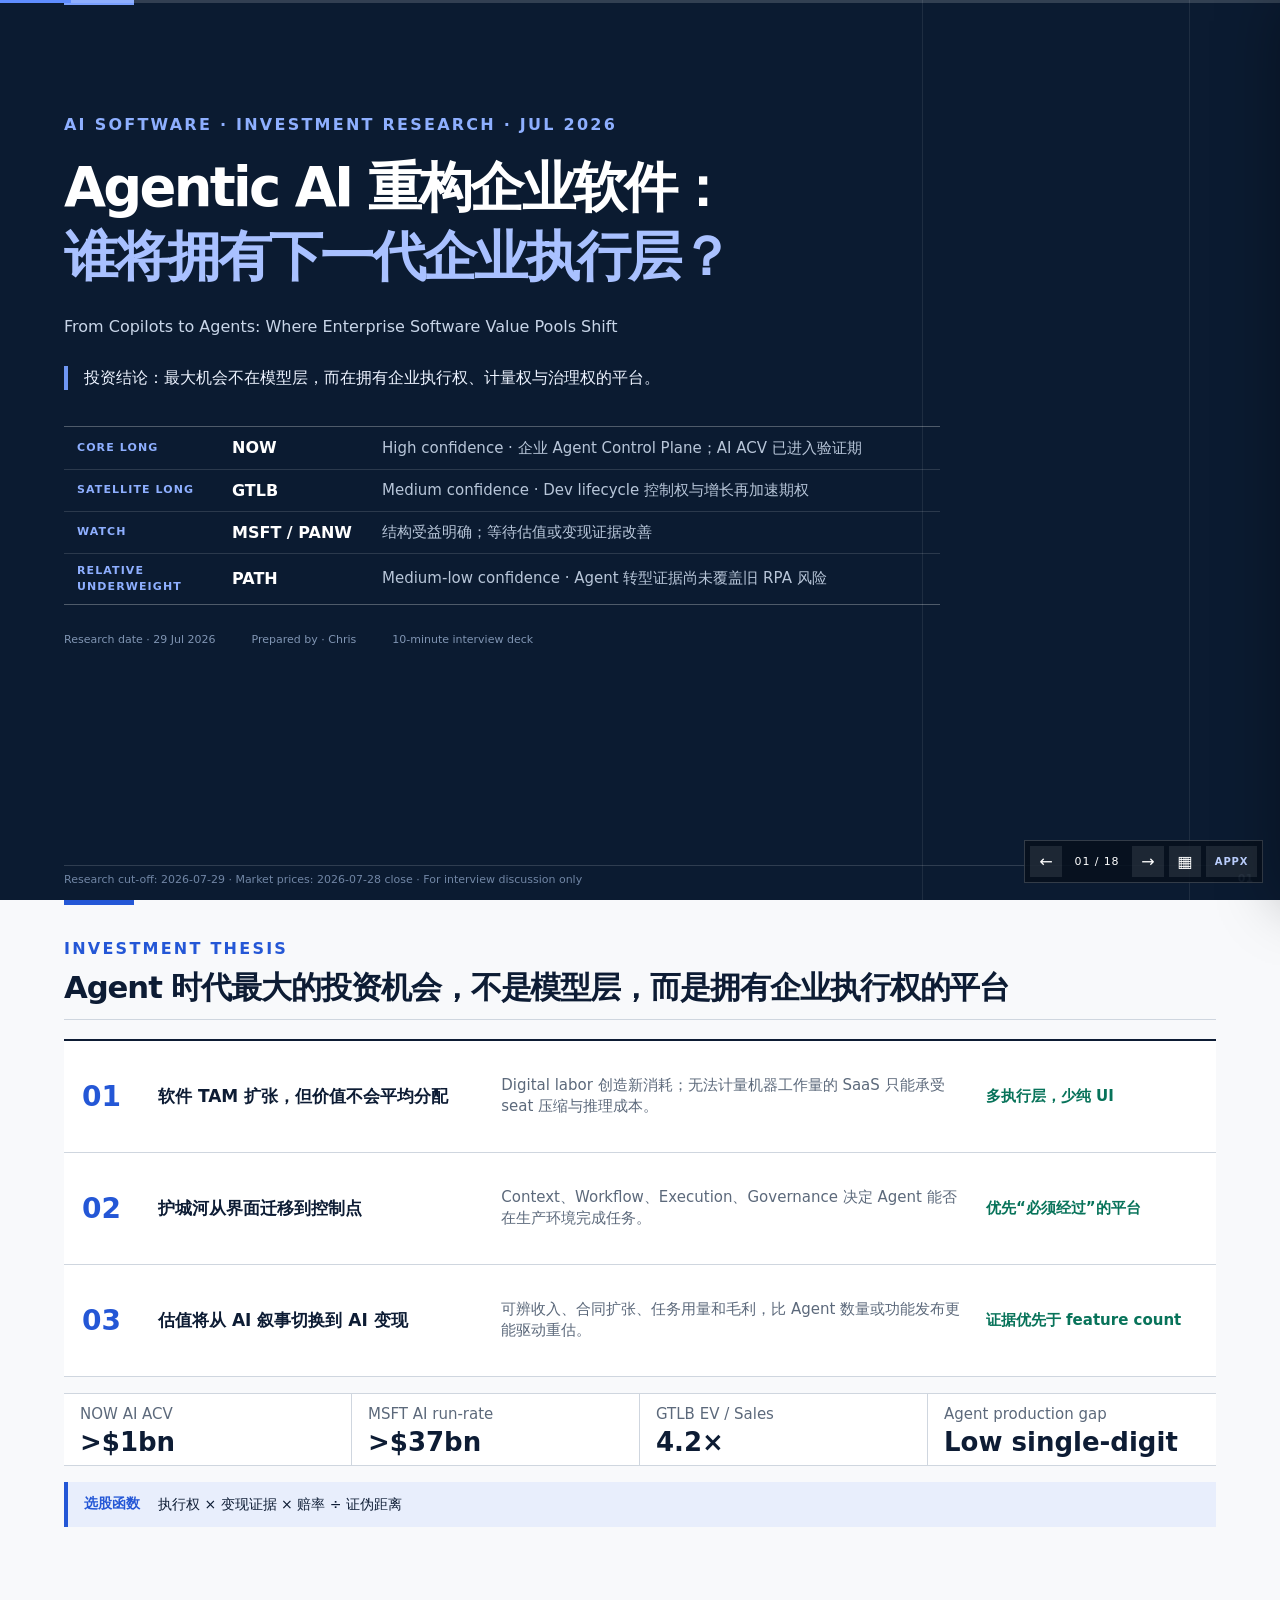
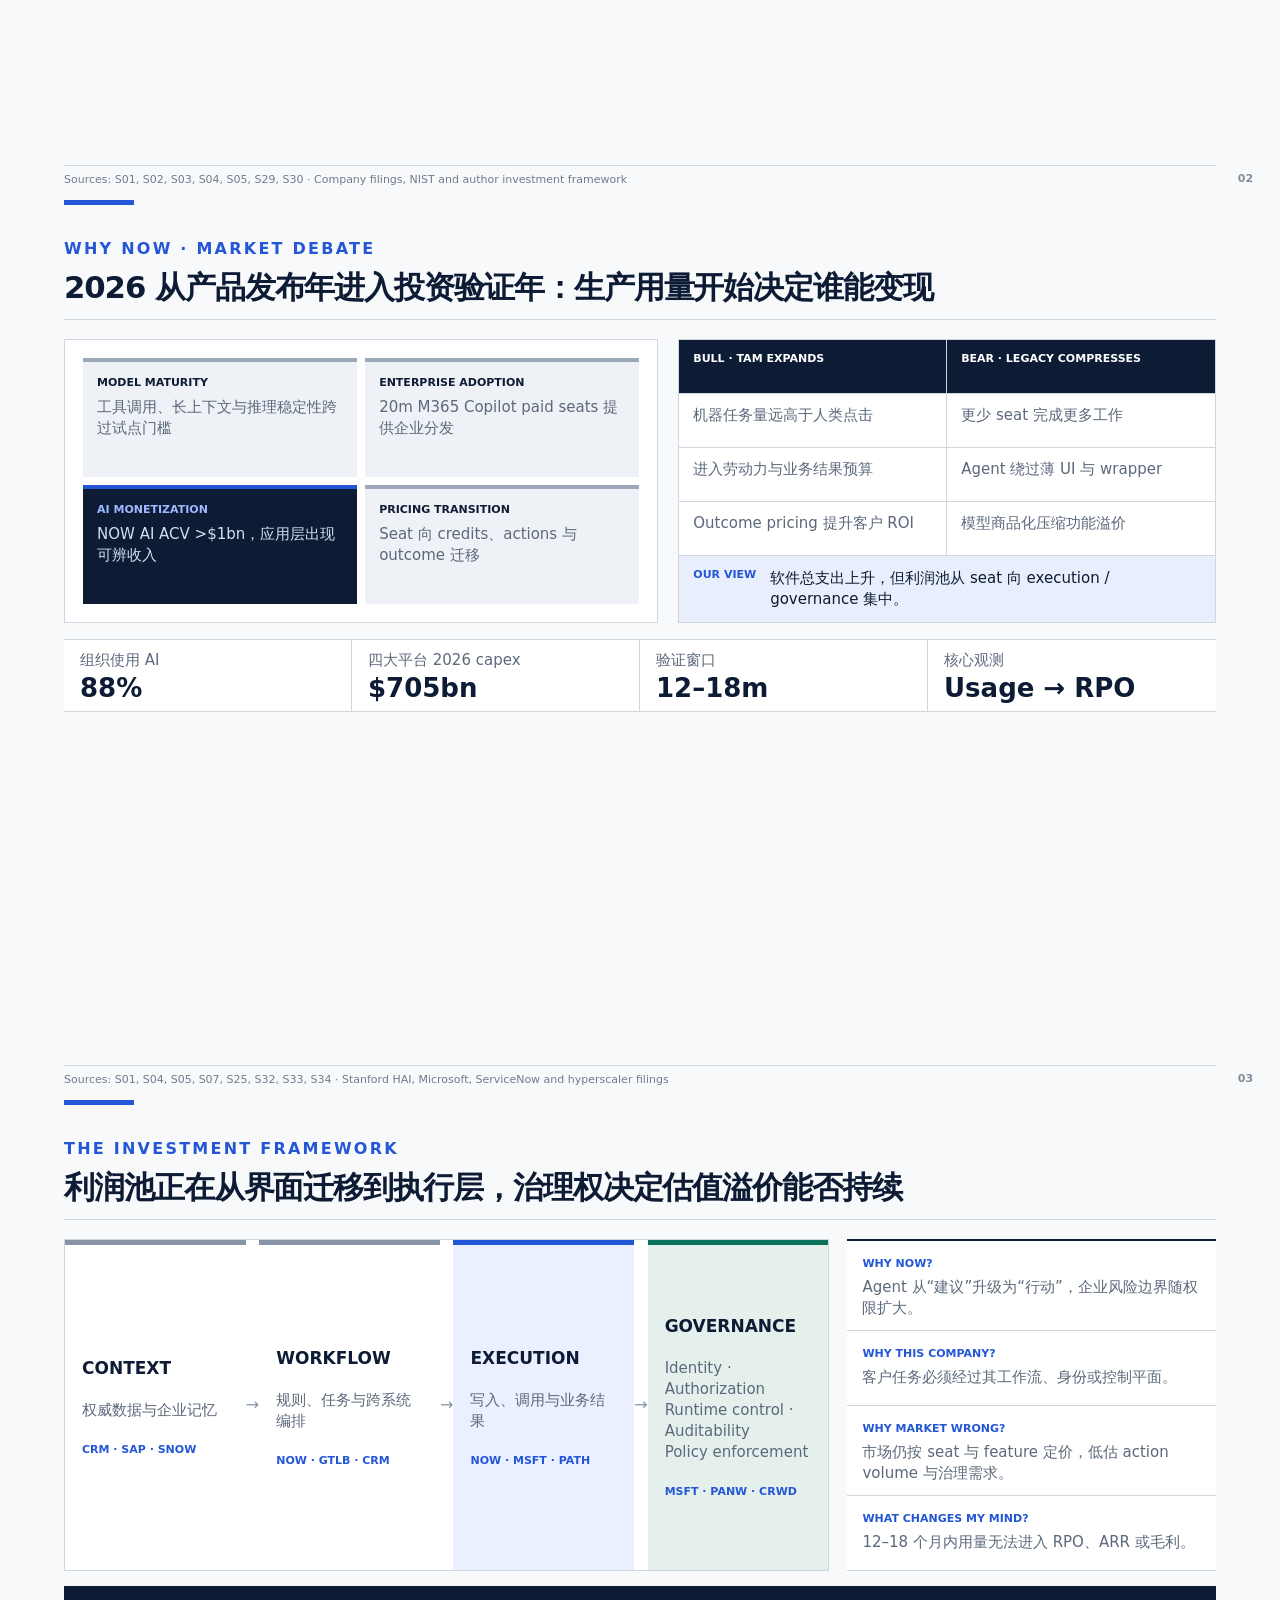
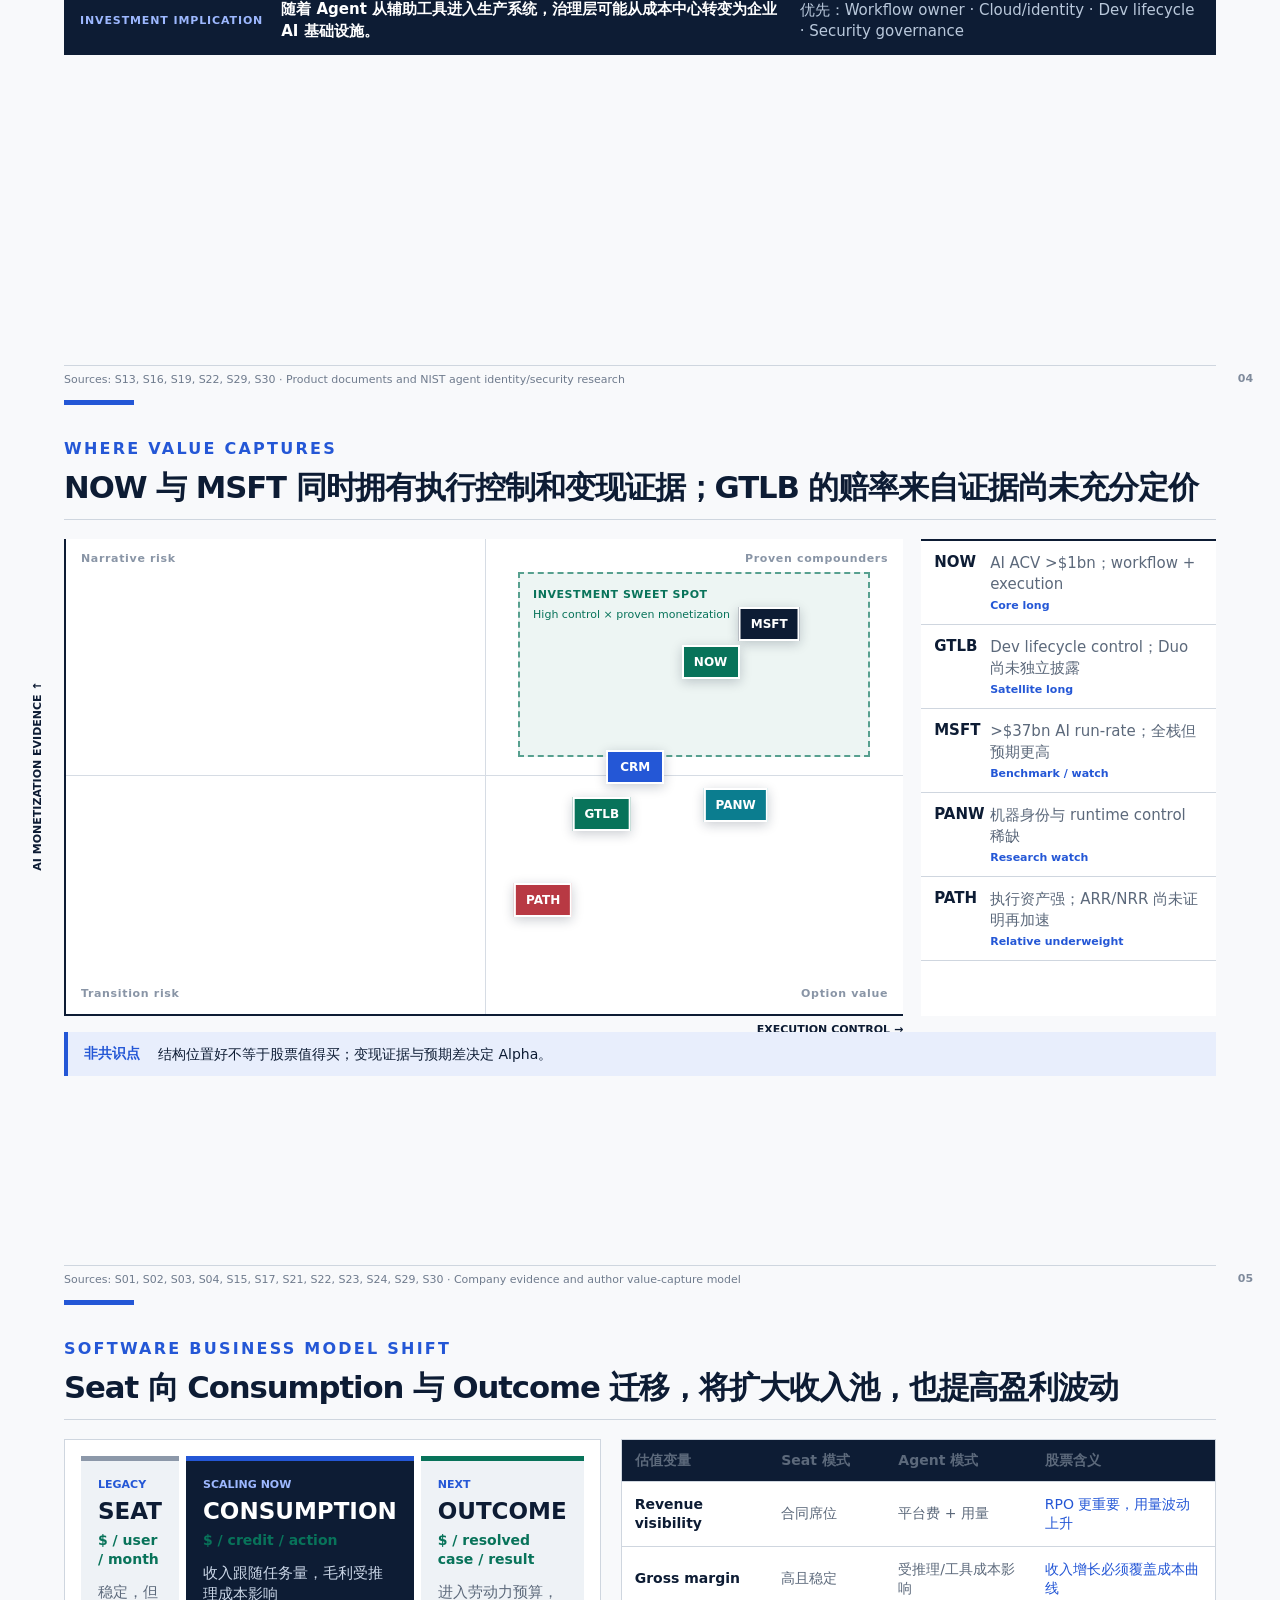
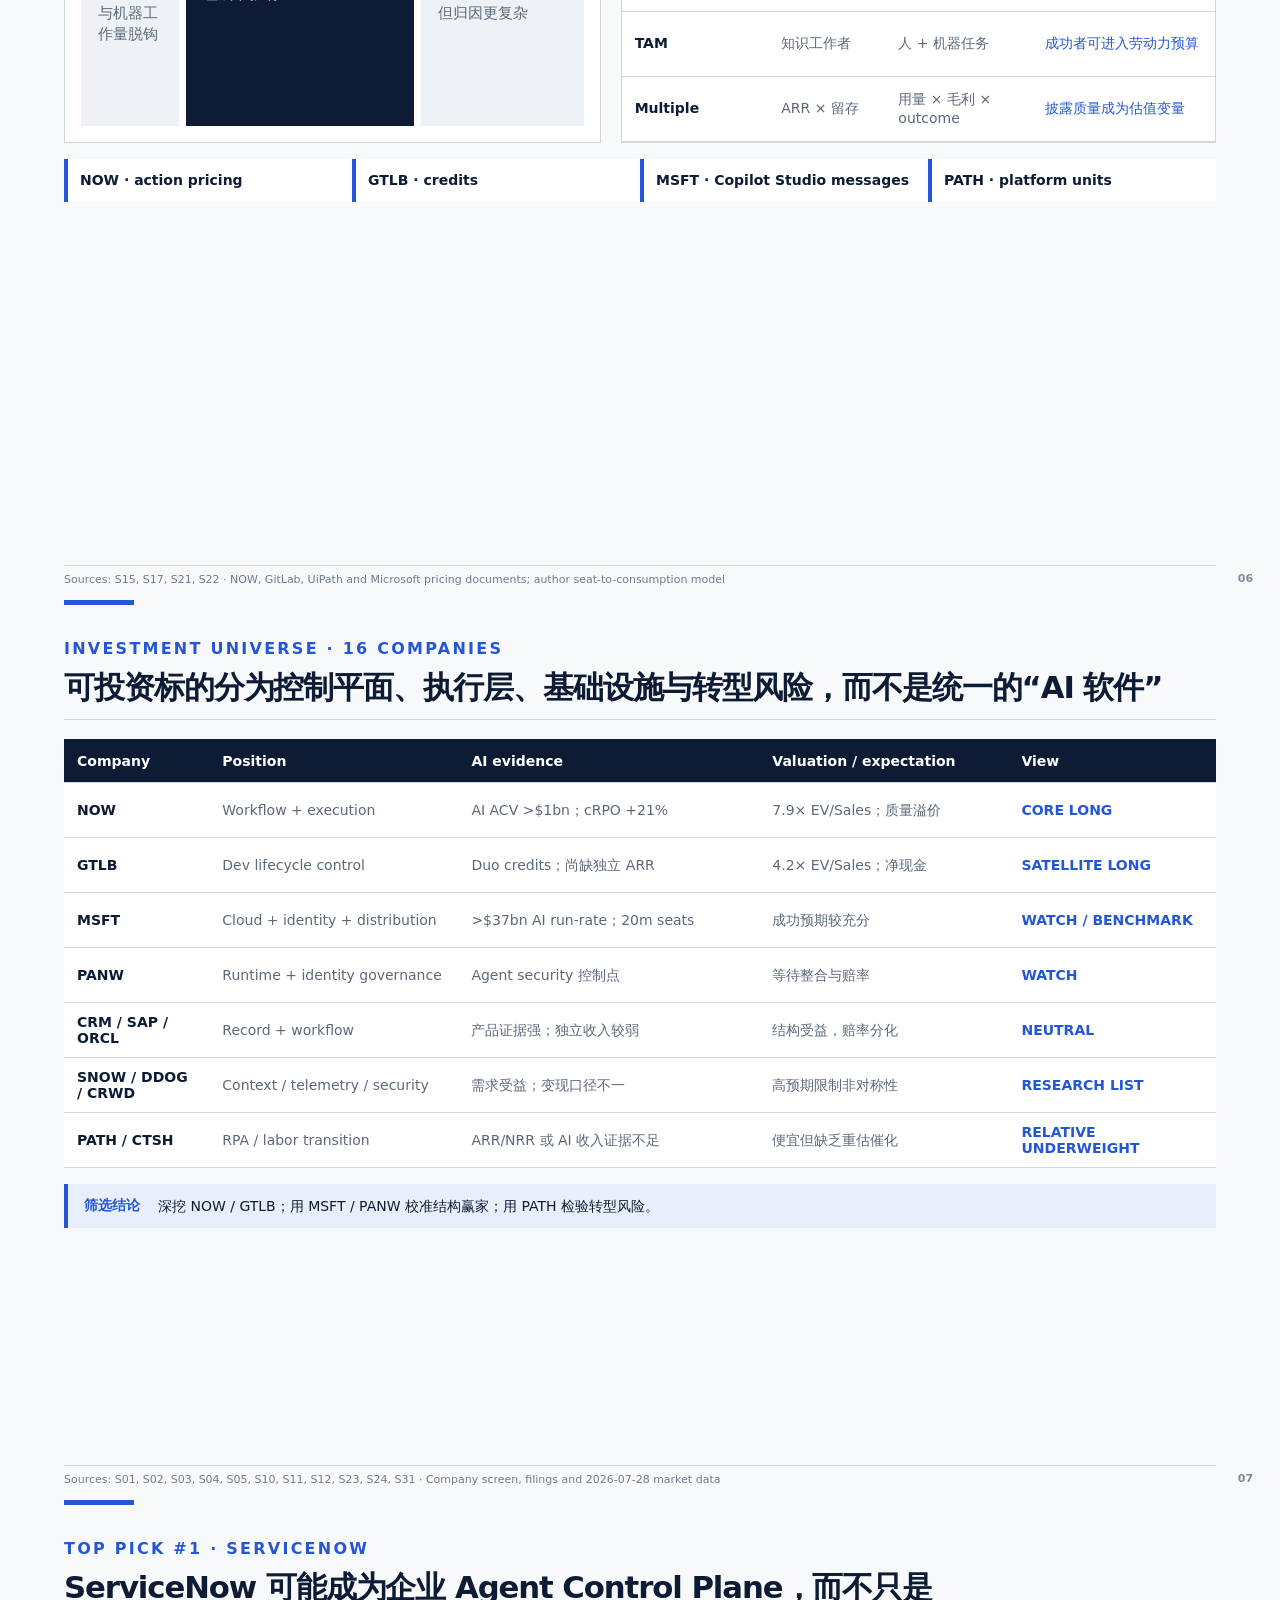
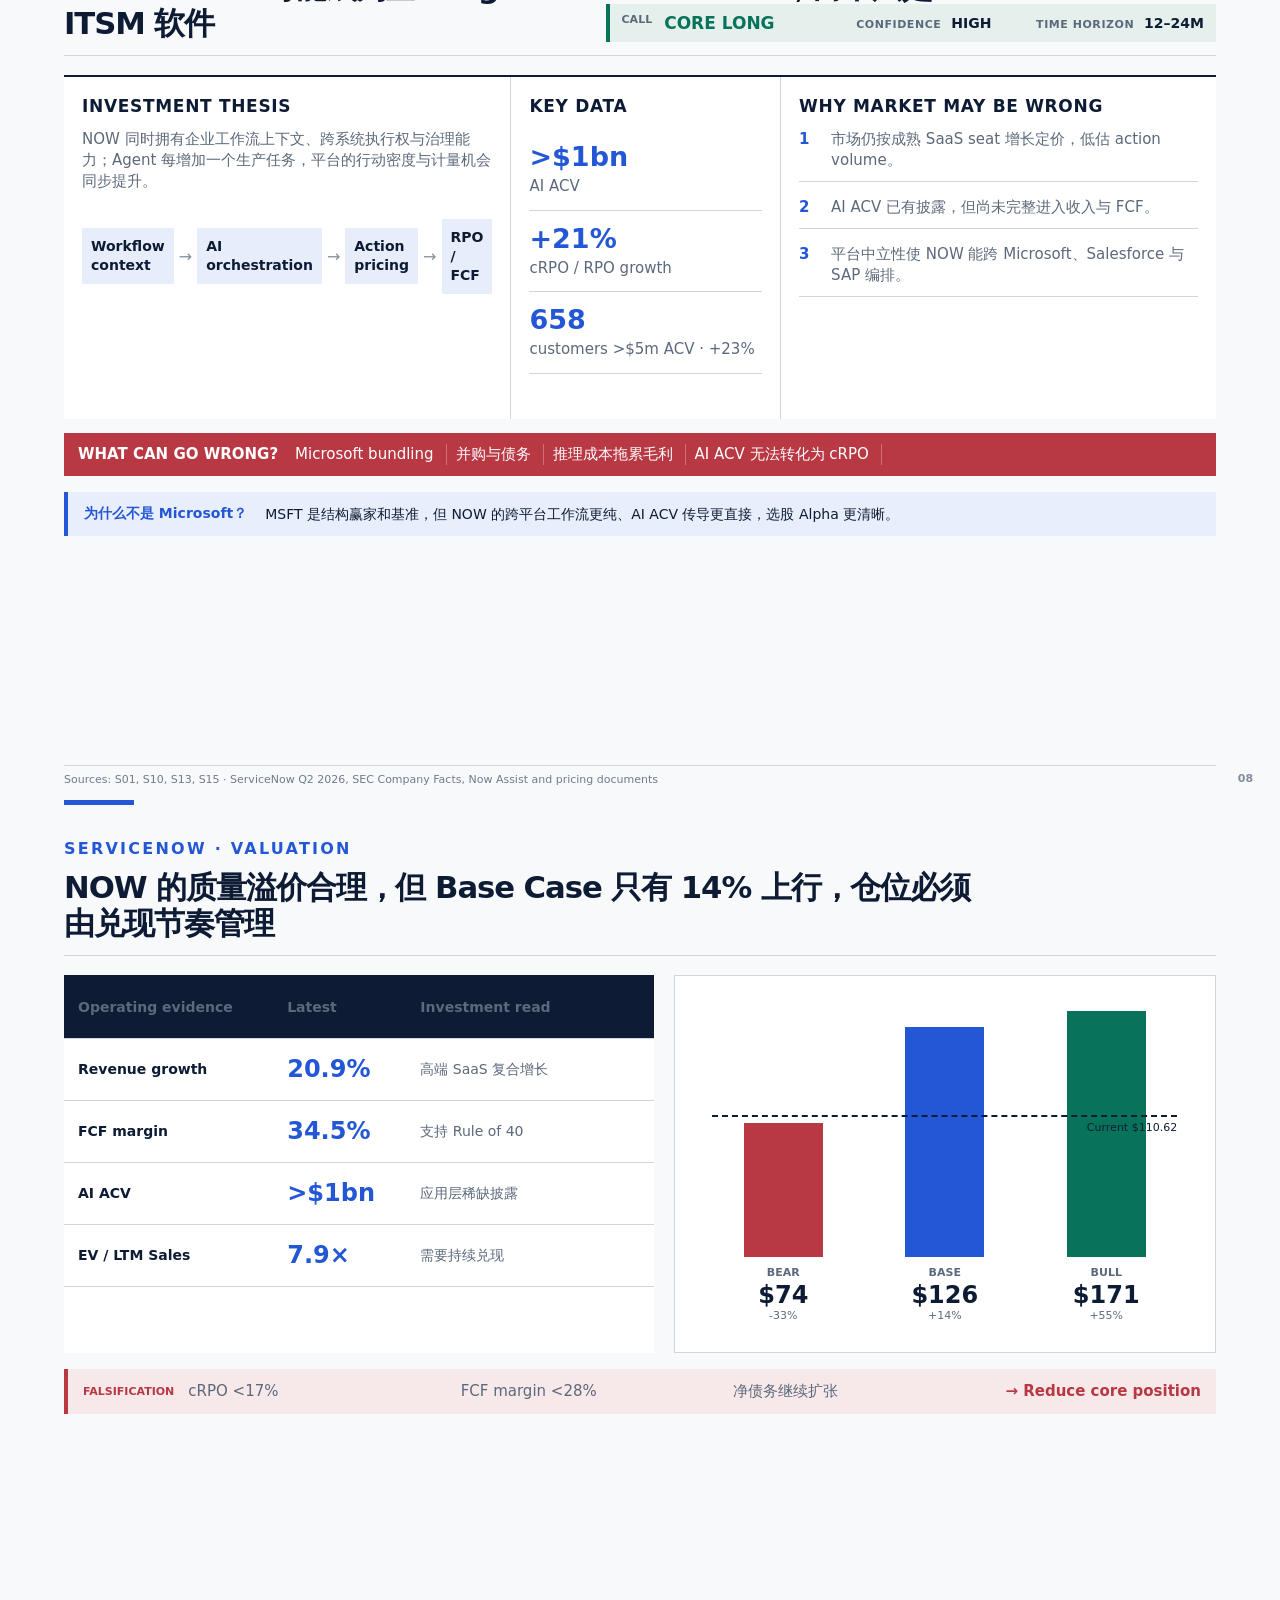
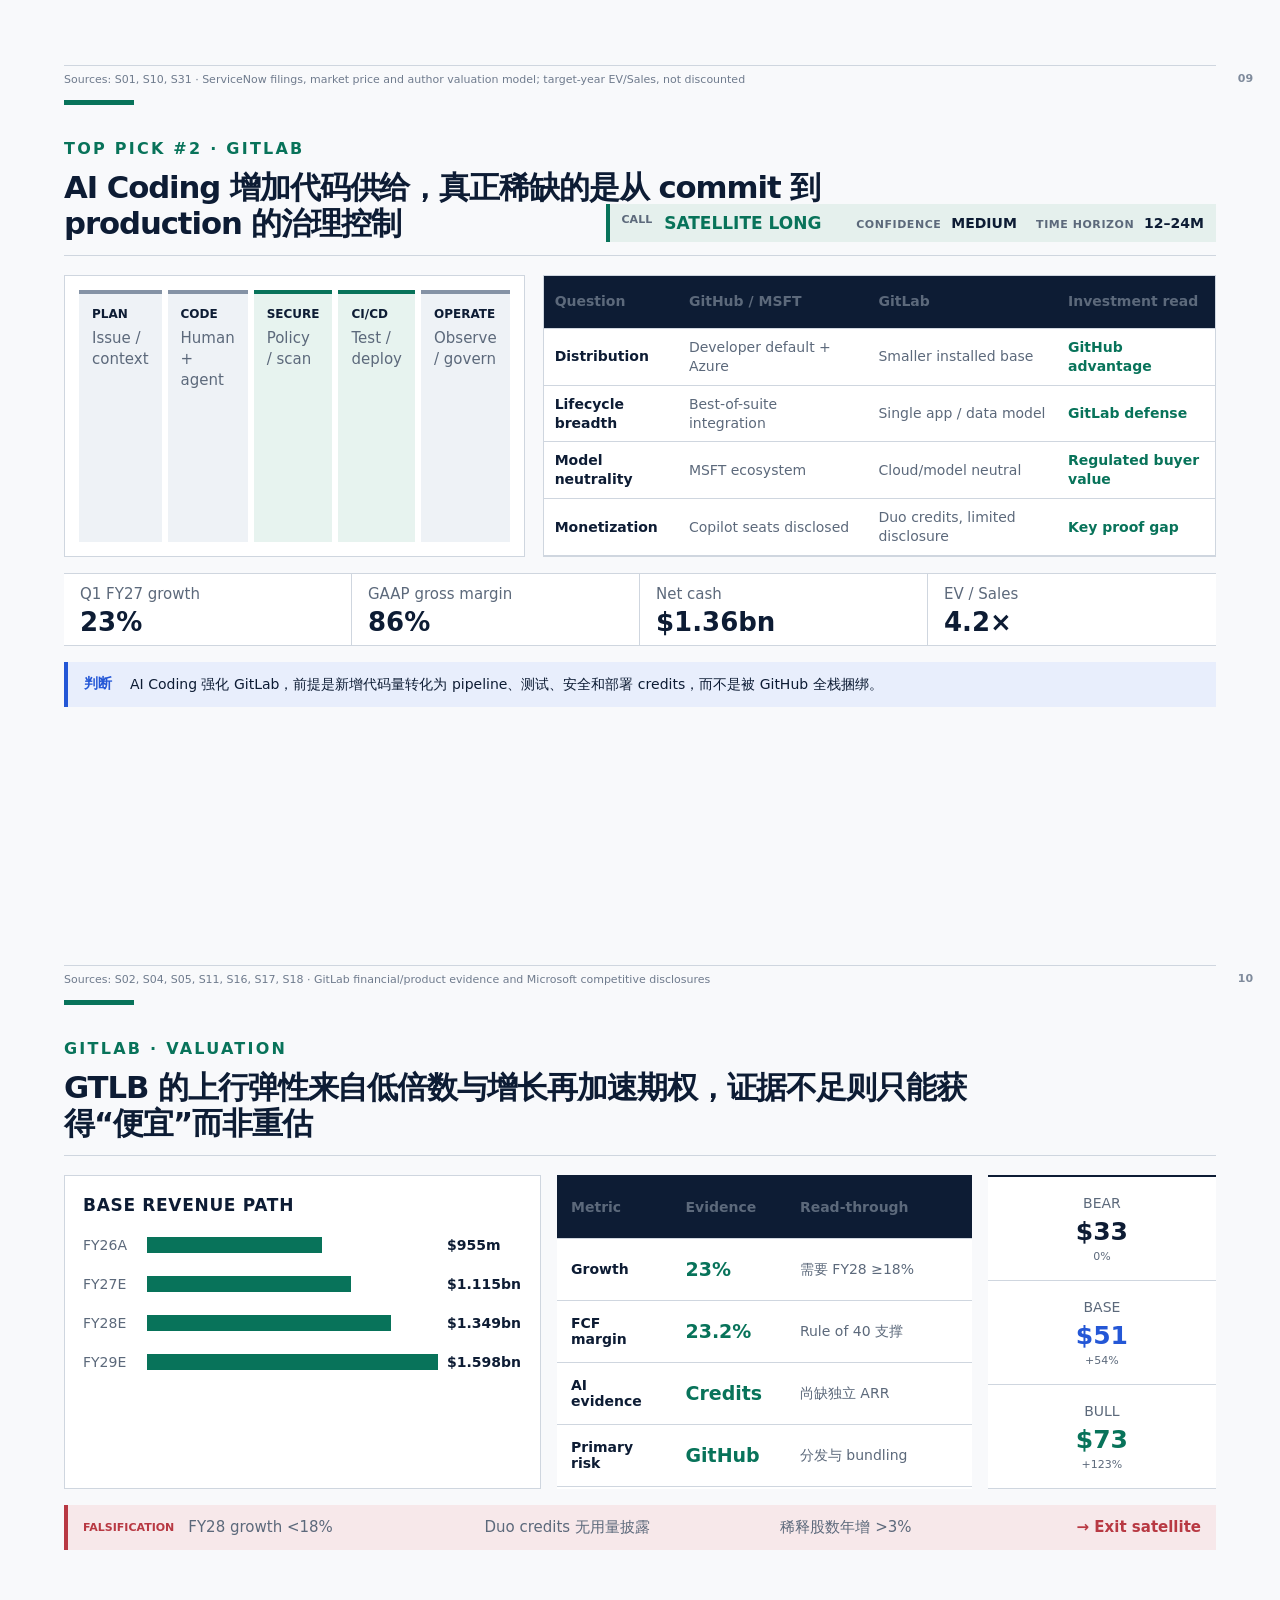
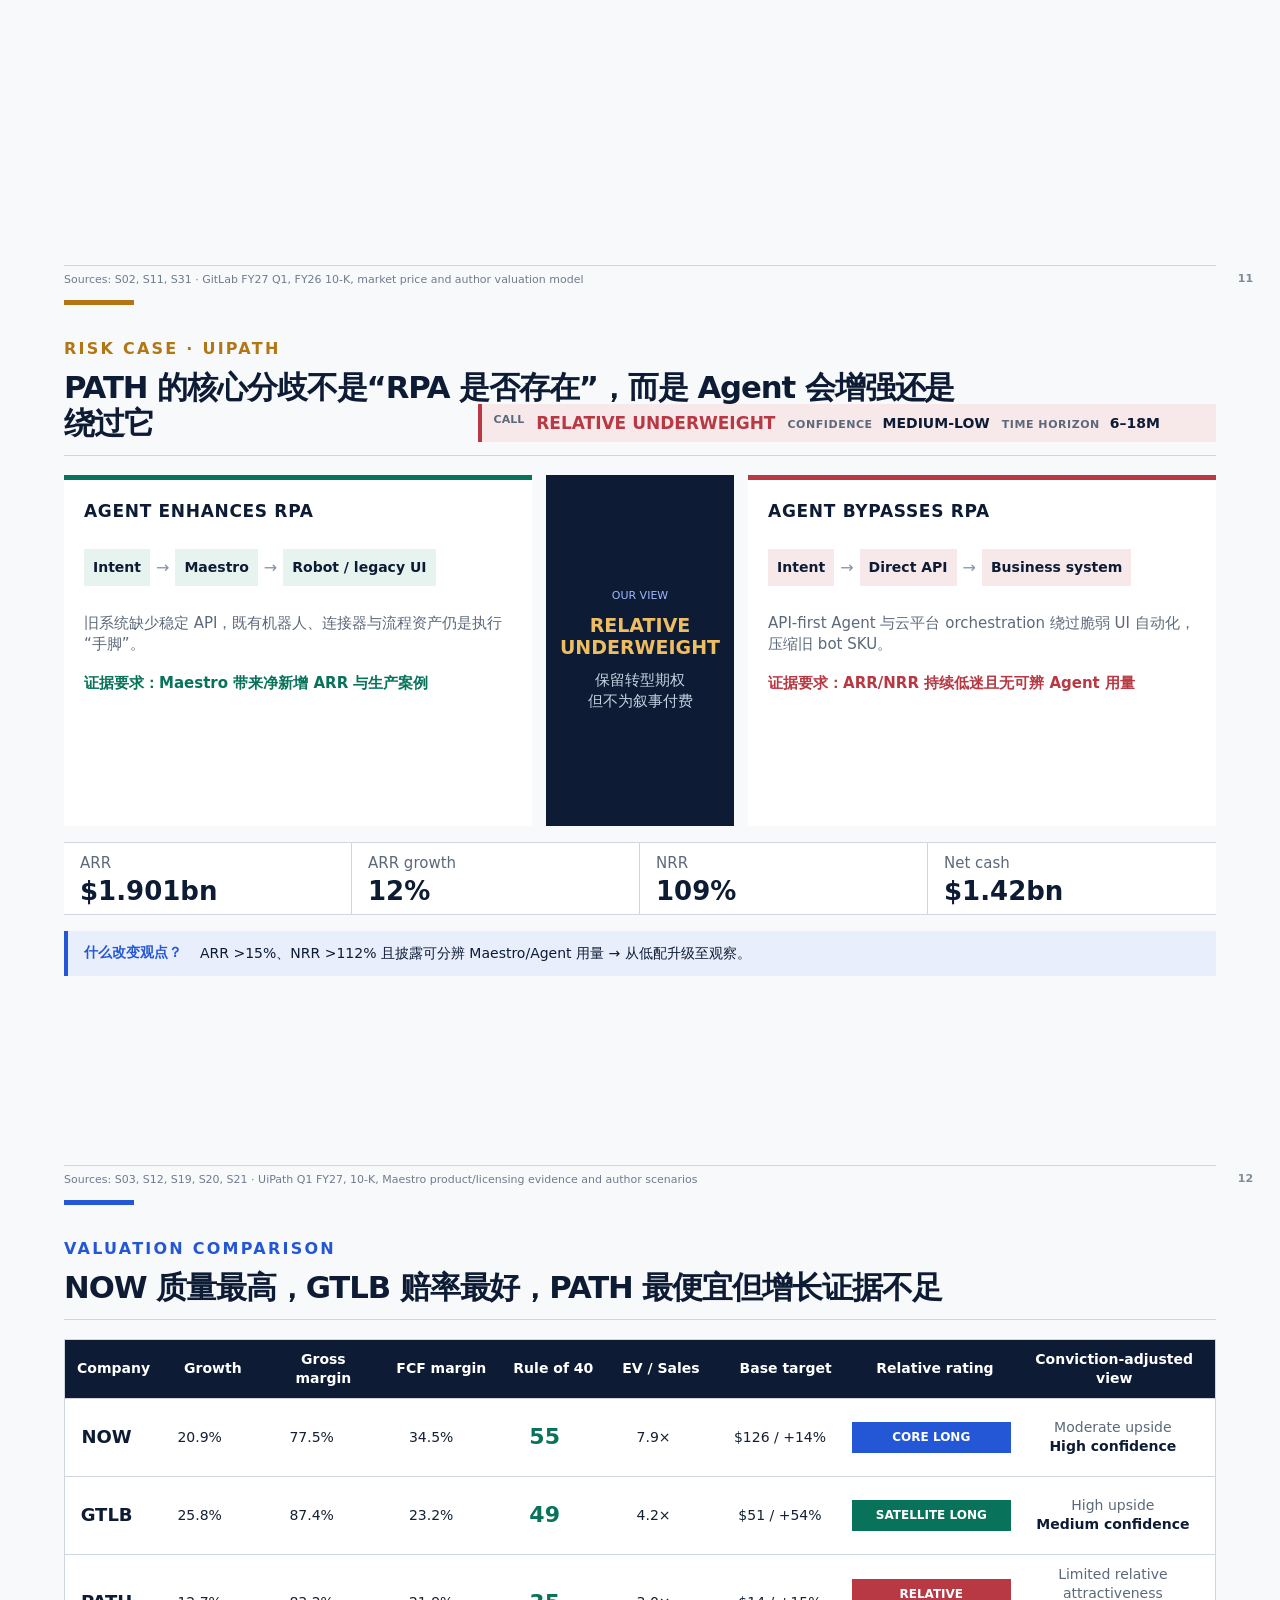
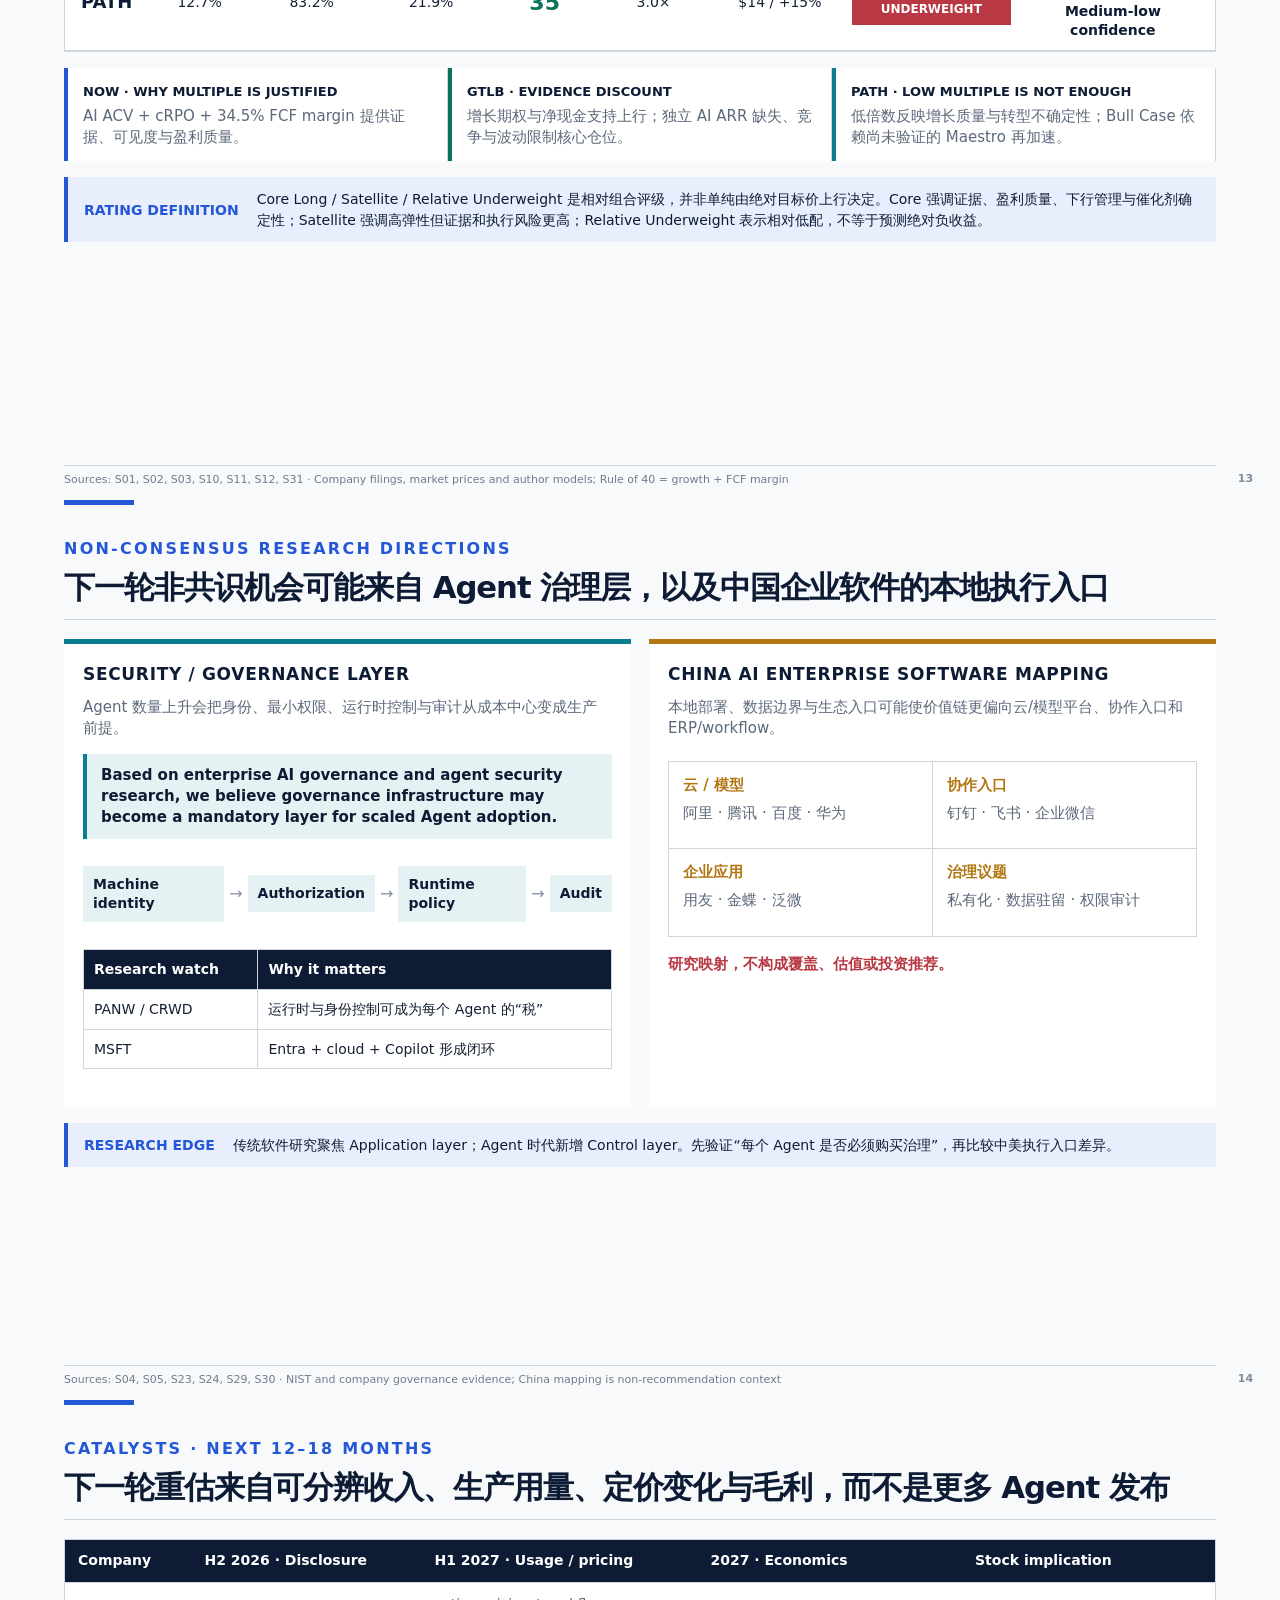
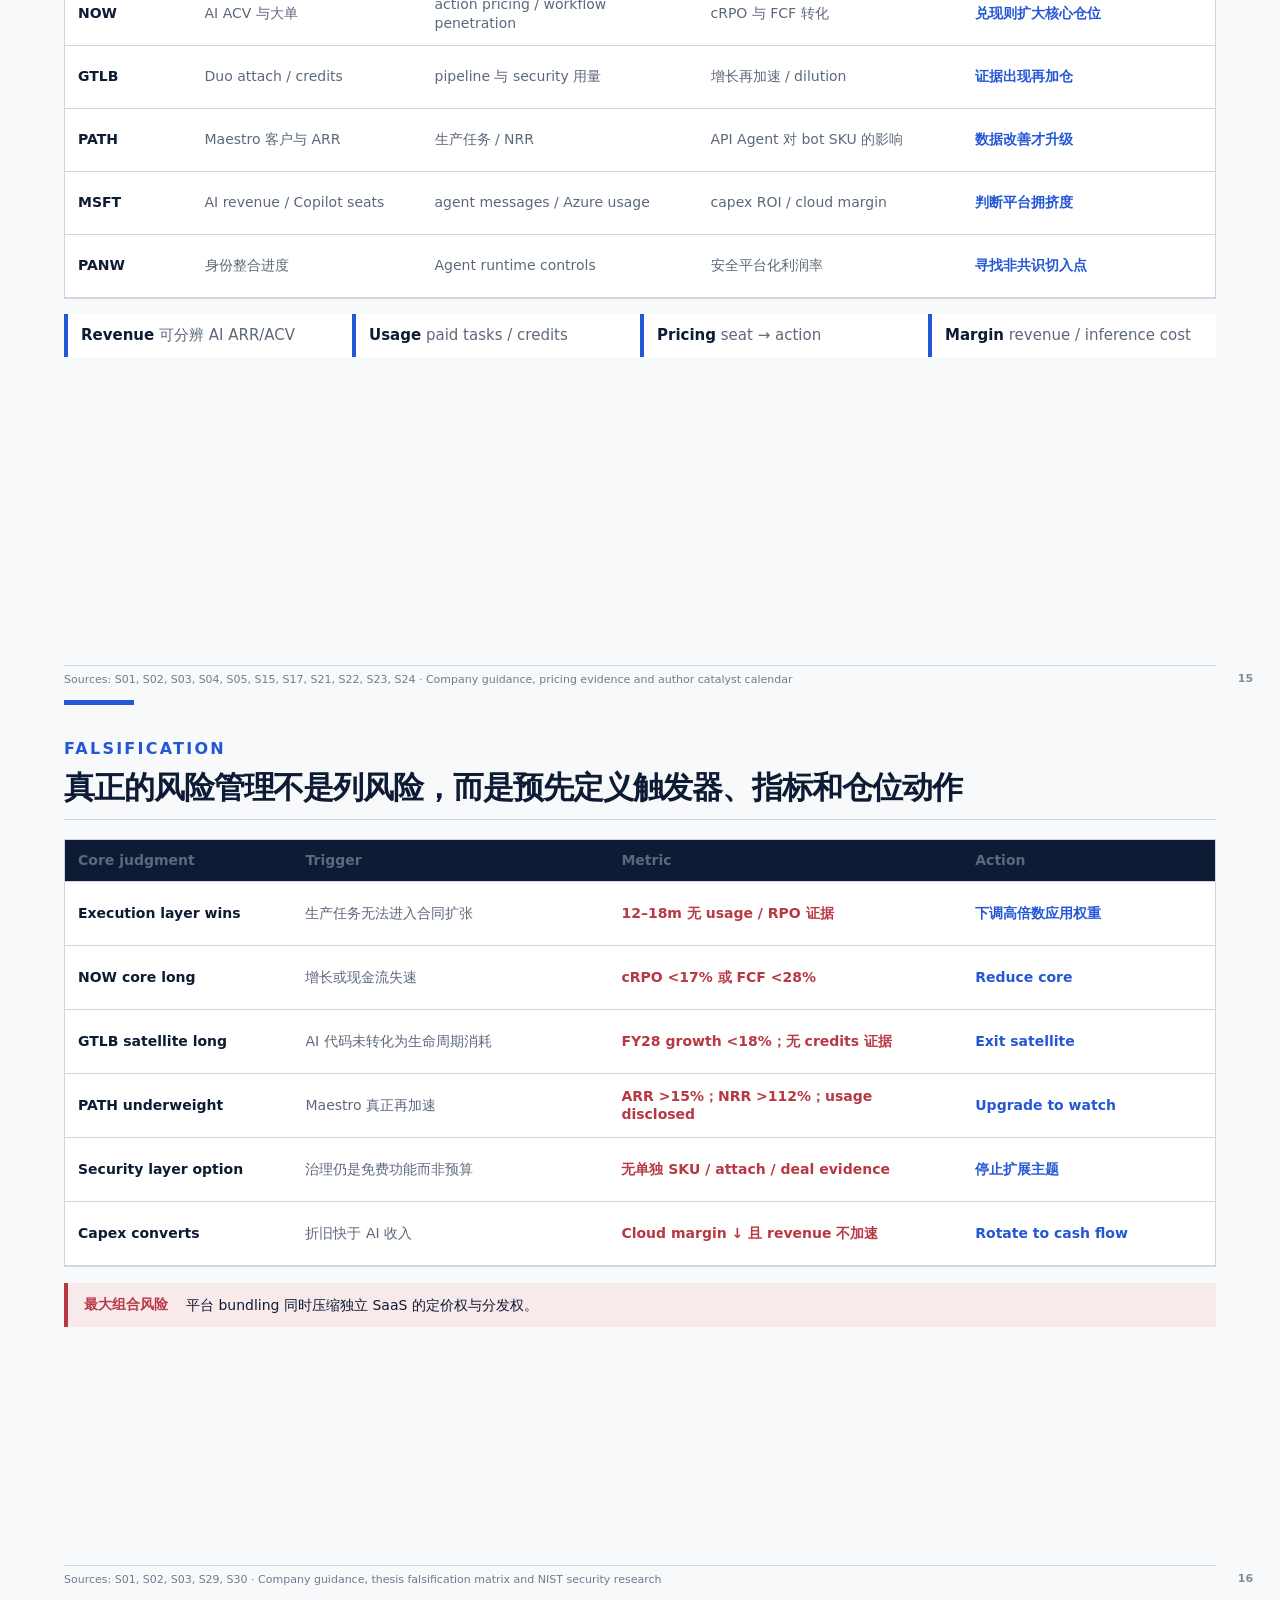
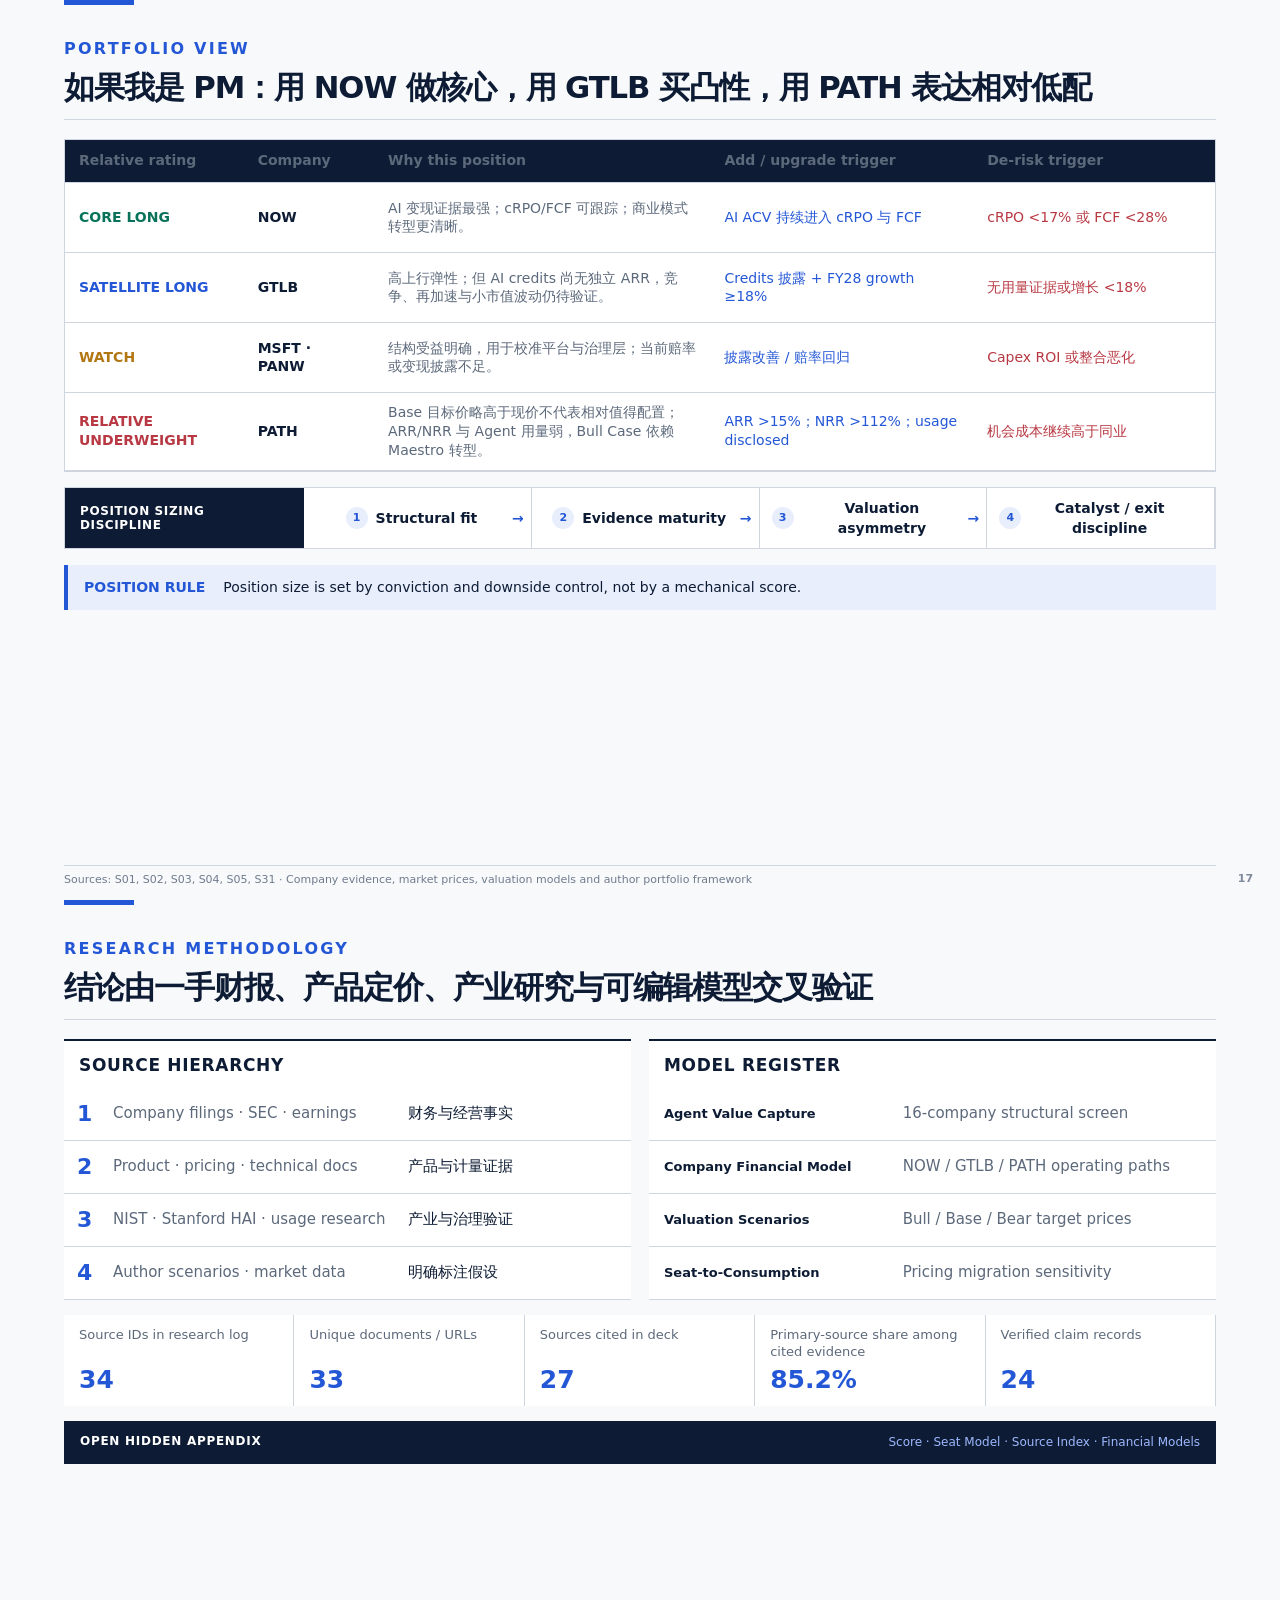
==== commit 5c92362a: "Hotfix Agentic AI investment deck V2.2" ====
--- a/projects/agentic-ai-investment-deck/index.html
+++ b/projects/agentic-ai-investment-deck/index.html
@@ -27,10 +27,10 @@
         <p class="cover-conclusion">投资结论：最大机会不在模型层，而在拥有企业执行权、计量权与治理权的平台。</p>
       </div>
       <table class="stance-table" aria-label="投资观点">
-        <tr><th>OVERWEIGHT</th><td>NOW</td><td>企业 Agent Control Plane；AI ACV 已进入验证期</td></tr>
-        <tr><th>SATELLITE LONG</th><td>GTLB</td><td>Dev lifecycle 控制权与增长再加速期权</td></tr>
+        <tr><th>CORE LONG</th><td>NOW</td><td>High confidence · 企业 Agent Control Plane；AI ACV 已进入验证期</td></tr>
+        <tr><th>SATELLITE LONG</th><td>GTLB</td><td>Medium confidence · Dev lifecycle 控制权与增长再加速期权</td></tr>
         <tr><th>WATCH</th><td>MSFT / PANW</td><td>结构受益明确；等待估值或变现证据改善</td></tr>
-        <tr><th>UNDERWEIGHT</th><td>PATH</td><td>Agent 转型证据尚未覆盖旧 RPA 风险</td></tr>
+        <tr><th>RELATIVE UNDERWEIGHT</th><td>PATH</td><td>Medium-low confidence · Agent 转型证据尚未覆盖旧 RPA 风险</td></tr>
       </table>
       <div class="cover-meta">
         <span>Research date · 29 Jul 2026</span>
@@ -70,10 +70,10 @@
         <div><span>NOW AI ACV</span><b>&gt;$1bn</b></div>
         <div><span>MSFT AI run-rate</span><b>&gt;$37bn</b></div>
         <div><span>GTLB EV / Sales</span><b>4.2×</b></div>
-        <div><span>PATH ARR growth</span><b>12%</b></div>
+        <div><span>Agent production gap</span><b>Low single-digit</b></div>
       </div>
       <aside class="callout"><b>选股函数</b><span>执行权 × 变现证据 × 赔率 ÷ 证伪距离</span></aside>
-      <footer class="source">Sources: [1] Company filings S01–S05 [2] NIST S29–S30 [3] Author investment framework</footer>
+      <footer class="source">Sources: S01, S02, S03, S04, S05, S29, S30 · Company filings, NIST and author investment framework</footer>
       <span class="slide-no">02</span>
     </section>
 
@@ -106,7 +106,7 @@
         <div><span>验证窗口</span><b>12–18m</b></div>
         <div><span>核心观测</span><b>Usage → RPO</b></div>
       </div>
-      <footer class="source">Sources: [1] Stanford HAI 2026 AI Index [2] Microsoft FY26 Q3 [3] NOW Q2 2026 [4] Hyperscaler filings</footer>
+      <footer class="source">Sources: S01, S04, S05, S07, S25, S32, S33, S34 · Stanford HAI, Microsoft, ServiceNow and hyperscaler filings</footer>
       <span class="slide-no">03</span>
     </section>
 
@@ -137,7 +137,7 @@
         <span>随着 Agent 从辅助工具进入生产系统，治理层可能从成本中心转变为企业 AI 基础设施。</span>
         <em>优先：Workflow owner · Cloud/identity · Dev lifecycle · Security governance</em>
       </div>
-      <footer class="source">Sources: [1] NIST Agent Identity & Authorization S29 [2] NIST Agent Security S30 [3] Company product documents</footer>
+      <footer class="source">Sources: S13, S16, S19, S22, S29, S30 · Product documents and NIST agent identity/security research</footer>
       <span class="slide-no">04</span>
     </section>
 
@@ -167,11 +167,11 @@
           <div><b>GTLB</b><span>Dev lifecycle control；Duo 尚未独立披露</span><em>Satellite long</em></div>
           <div><b>MSFT</b><span>&gt;$37bn AI run-rate；全栈但预期更高</span><em>Benchmark / watch</em></div>
           <div><b>PANW</b><span>机器身份与 runtime control 稀缺</span><em>Research watch</em></div>
-          <div><b>PATH</b><span>执行资产强；ARR/NRR 尚未证明再加速</span><em>Underweight</em></div>
+          <div><b>PATH</b><span>执行资产强；ARR/NRR 尚未证明再加速</span><em>Relative underweight</em></div>
         </div>
       </div>
       <aside class="callout"><b>非共识点</b><span>结构位置好不等于股票值得买；变现证据与预期差决定 Alpha。</span></aside>
-      <footer class="source">Sources: [1] Company filings/product documents [2] Agent value capture model [3] Author investment classification</footer>
+      <footer class="source">Sources: S01, S02, S03, S04, S15, S17, S21, S22, S23, S24, S29, S30 · Company evidence and author value-capture model</footer>
       <span class="slide-no">05</span>
     </section>
 
@@ -197,7 +197,7 @@
         </div>
       </div>
       <div class="pricing-proof"><span>NOW · action pricing</span><span>GTLB · credits</span><span>MSFT · Copilot Studio messages</span><span>PATH · platform units</span></div>
-      <footer class="source">Sources: [1] NOW pricing S15 [2] GitLab Credits S17 [3] Microsoft Copilot Studio S22 [4] Author seat-to-consumption model</footer>
+      <footer class="source">Sources: S15, S17, S21, S22 · NOW, GitLab, UiPath and Microsoft pricing documents; author seat-to-consumption model</footer>
       <span class="slide-no">06</span>
     </section>
 
@@ -208,16 +208,16 @@
       </header>
       <div class="screen-table">
         <div class="screen-head"><span>Company</span><span>Position</span><span>AI evidence</span><span>Valuation / expectation</span><span>View</span></div>
-        <div><b>NOW</b><span>Workflow + execution</span><span>AI ACV &gt;$1bn；cRPO +21%</span><span>7.9× EV/Sales；质量溢价</span><em>OVERWEIGHT</em></div>
+        <div><b>NOW</b><span>Workflow + execution</span><span>AI ACV &gt;$1bn；cRPO +21%</span><span>7.9× EV/Sales；质量溢价</span><em>CORE LONG</em></div>
         <div><b>GTLB</b><span>Dev lifecycle control</span><span>Duo credits；尚缺独立 ARR</span><span>4.2× EV/Sales；净现金</span><em>SATELLITE LONG</em></div>
         <div><b>MSFT</b><span>Cloud + identity + distribution</span><span>&gt;$37bn AI run-rate；20m seats</span><span>成功预期较充分</span><em>WATCH / BENCHMARK</em></div>
         <div><b>PANW</b><span>Runtime + identity governance</span><span>Agent security 控制点</span><span>等待整合与赔率</span><em>WATCH</em></div>
         <div><b>CRM / SAP / ORCL</b><span>Record + workflow</span><span>产品证据强；独立收入较弱</span><span>结构受益，赔率分化</span><em>NEUTRAL</em></div>
         <div><b>SNOW / DDOG / CRWD</b><span>Context / telemetry / security</span><span>需求受益；变现口径不一</span><span>高预期限制非对称性</span><em>RESEARCH LIST</em></div>
-        <div><b>PATH / CTSH</b><span>RPA / labor transition</span><span>ARR/NRR 或 AI 收入证据不足</span><span>便宜但缺乏重估催化</span><em>UNDERWEIGHT</em></div>
+        <div><b>PATH / CTSH</b><span>RPA / labor transition</span><span>ARR/NRR 或 AI 收入证据不足</span><span>便宜但缺乏重估催化</span><em>RELATIVE UNDERWEIGHT</em></div>
       </div>
       <aside class="callout"><b>筛选结论</b><span>深挖 NOW / GTLB；用 MSFT / PANW 校准结构赢家；用 PATH 检验转型风险。</span></aside>
-      <footer class="source">Sources: [1] research/06_company_screen.csv [2] Company filings/product documents [3] Market prices 2026-07-28</footer>
+      <footer class="source">Sources: S01, S02, S03, S04, S05, S10, S11, S12, S23, S24, S31 · Company screen, filings and 2026-07-28 market data</footer>
       <span class="slide-no">07</span>
     </section>
 
@@ -225,7 +225,7 @@
       <header class="slide-header">
         <p class="section-label">TOP PICK #1 · SERVICENOW</p>
         <h2>ServiceNow 可能成为企业 Agent Control Plane，而不只是 ITSM 软件</h2>
-        <div class="investment-call"><b>CALL</b><strong>BUY</strong><span>CONFIDENCE · HIGH</span></div>
+        <div class="investment-call"><b>CALL</b><strong>CORE LONG</strong><span><i>CONFIDENCE</i> HIGH</span><span><i>TIME HORIZON</i> 12–24M</span></div>
       </header>
       <div class="company-thesis-grid">
         <div class="company-thesis">
@@ -251,7 +251,7 @@
         <span>Microsoft bundling</span><span>并购与债务</span><span>推理成本拖累毛利</span><span>AI ACV 无法转化为 cRPO</span>
       </div>
       <aside class="callout"><b>为什么不是 Microsoft？</b><span>MSFT 是结构赢家和基准，但 NOW 的跨平台工作流更纯、AI ACV 传导更直接，选股 Alpha 更清晰。</span></aside>
-      <footer class="source">Sources: [1] ServiceNow Q2 2026 [2] SEC Company Facts [3] Now Assist / pricing documents</footer>
+      <footer class="source">Sources: S01, S10, S13, S15 · ServiceNow Q2 2026, SEC Company Facts, Now Assist and pricing documents</footer>
       <span class="slide-no">08</span>
     </section>
 
@@ -279,7 +279,7 @@
         <b>FALSIFICATION</b>
         <span>cRPO &lt;17%</span><span>FCF margin &lt;28%</span><span>净债务继续扩张</span><em>→ Reduce core position</em>
       </div>
-      <footer class="source">Sources: [1] Market price S31 [2] ServiceNow filings [3] Author financial & valuation models; target-year EV/Sales, not discounted</footer>
+      <footer class="source">Sources: S01, S10, S31 · ServiceNow filings, market price and author valuation model; target-year EV/Sales, not discounted</footer>
       <span class="slide-no">09</span>
     </section>
 
@@ -287,7 +287,7 @@
       <header class="slide-header">
         <p class="section-label">TOP PICK #2 · GITLAB</p>
         <h2>AI Coding 增加代码供给，真正稀缺的是从 commit 到 production 的治理控制</h2>
-        <div class="investment-call"><b>CALL</b><strong>BUY</strong><span>CONFIDENCE · MEDIUM</span></div>
+        <div class="investment-call"><b>CALL</b><strong>SATELLITE LONG</strong><span><i>CONFIDENCE</i> MEDIUM</span><span><i>TIME HORIZON</i> 12–24M</span></div>
       </header>
       <div class="gitlab-grid">
         <div class="lifecycle">
@@ -312,7 +312,7 @@
         <div><span>EV / Sales</span><b>4.2×</b></div>
       </div>
       <aside class="callout"><b>判断</b><span>AI Coding 强化 GitLab，前提是新增代码量转化为 pipeline、测试、安全和部署 credits，而不是被 GitHub 全栈捆绑。</span></aside>
-      <footer class="source">Sources: [1] GitLab Duo Agent Platform [2] GitLab Credits [3] FY27 Q1 results [4] Microsoft Copilot disclosures</footer>
+      <footer class="source">Sources: S02, S04, S05, S11, S16, S17, S18 · GitLab financial/product evidence and Microsoft competitive disclosures</footer>
       <span class="slide-no">10</span>
     </section>
 
@@ -346,7 +346,7 @@
         <b>FALSIFICATION</b>
         <span>FY28 growth &lt;18%</span><span>Duo credits 无用量披露</span><span>稀释股数年增 &gt;3%</span><em>→ Exit satellite</em>
       </div>
-      <footer class="source">Sources: [1] GitLab FY27 Q1 [2] FY26 10-K / SEC [3] Author financial & valuation models</footer>
+      <footer class="source">Sources: S02, S11, S31 · GitLab FY27 Q1, FY26 10-K, market price and author valuation model</footer>
       <span class="slide-no">11</span>
     </section>
 
@@ -354,7 +354,7 @@
       <header class="slide-header">
         <p class="section-label">RISK CASE · UIPATH</p>
         <h2>PATH 的核心分歧不是“RPA 是否存在”，而是 Agent 会增强还是绕过它</h2>
-        <div class="investment-call negative"><b>CALL</b><strong>UNDERWEIGHT</strong><span>CONFIDENCE · MEDIUM</span></div>
+        <div class="investment-call negative"><b>CALL</b><strong>RELATIVE UNDERWEIGHT</strong><span><i>CONFIDENCE</i> MEDIUM-LOW</span><span><i>TIME HORIZON</i> 6–18M</span></div>
       </header>
       <div class="path-case-grid">
         <div class="path-case bull">
@@ -365,7 +365,7 @@
         </div>
         <div class="path-verdict">
           <small>OUR VIEW</small>
-          <b>UNDERWEIGHT</b>
+          <b>RELATIVE UNDERWEIGHT</b>
           <span>保留转型期权<br>但不为叙事付费</span>
         </div>
         <div class="path-case bear">
@@ -382,7 +382,7 @@
         <div><span>Net cash</span><b>$1.42bn</b></div>
       </div>
       <aside class="callout"><b>什么改变观点？</b><span>ARR &gt;15%、NRR &gt;112% 且披露可分辨 Maestro/Agent 用量 → 从低配升级至观察。</span></aside>
-      <footer class="source">Sources: [1] UiPath Q1 FY27 [2] Maestro product & licensing documents [3] Author scenario analysis</footer>
+      <footer class="source">Sources: S03, S12, S19, S20, S21 · UiPath Q1 FY27, 10-K, Maestro product/licensing evidence and author scenarios</footer>
       <span class="slide-no">12</span>
     </section>
 
@@ -392,19 +392,18 @@
         <h2>NOW 质量最高，GTLB 赔率最好，PATH 最便宜但增长证据不足</h2>
       </header>
       <div class="comparison-table">
-        <div class="comparison-row head"><span>Company</span><span>Growth</span><span>Gross margin</span><span>FCF margin</span><span>Rule of 40</span><span>EV / Sales</span><span>Base target</span><span>View</span></div>
-        <div class="comparison-row now"><b>NOW</b><span>20.9%</span><span>77.5%</span><span>34.5%</span><strong>55</strong><span>7.9×</span><span>$126 / +14%</span><em>CORE LONG</em></div>
-        <div class="comparison-row gtlb"><b>GTLB</b><span>25.8%</span><span>87.4%</span><span>23.2%</span><strong>49</strong><span>4.2×</span><span>$51 / +54%</span><em>SATELLITE</em></div>
-        <div class="comparison-row path"><b>PATH</b><span>12.7%</span><span>83.2%</span><span>21.9%</span><strong>35</strong><span>3.0×</span><span>$14 / +15%</span><em>UNDERWEIGHT</em></div>
+        <div class="comparison-row head"><span>Company</span><span>Growth</span><span>Gross margin</span><span>FCF margin</span><span>Rule of 40</span><span>EV / Sales</span><span>Base target</span><span>Relative rating</span><span>Conviction-adjusted view</span></div>
+        <div class="comparison-row now"><b>NOW</b><span>20.9%</span><span>77.5%</span><span>34.5%</span><strong>55</strong><span>7.9×</span><span>$126 / +14%</span><em>CORE LONG</em><i>Moderate upside<br><b>High confidence</b></i></div>
+        <div class="comparison-row gtlb"><b>GTLB</b><span>25.8%</span><span>87.4%</span><span>23.2%</span><strong>49</strong><span>4.2×</span><span>$51 / +54%</span><em>SATELLITE LONG</em><i>High upside<br><b>Medium confidence</b></i></div>
+        <div class="comparison-row path"><b>PATH</b><span>12.7%</span><span>83.2%</span><span>21.9%</span><strong>35</strong><span>3.0×</span><span>$14 / +15%</span><em>RELATIVE UNDERWEIGHT</em><i>Limited relative attractiveness<br><b>Medium-low confidence</b></i></div>
       </div>
       <div class="multiple-bridge">
-        <div><b>GROWTH</b><span>NOW/GTLB 的 20%+ 增长支持溢价；PATH 低双位数不足。</span></div>
-        <div><b>FCF</b><span>NOW 34.5% FCF margin 提供质量底座；GTLB 仍有扩张空间。</span></div>
-        <div><b>AI MONETIZATION</b><span>NOW 已披露 AI ACV；GTLB/PATH 仍需证明用量进入收入。</span></div>
-        <div><b>RISK</b><span>高倍数需要兑现；低倍数不自动等于低风险。</span></div>
-      </div>
-      <aside class="callout"><b>组合含义</b><span>用 NOW 获取质量，用 GTLB 获取凸性；PATH 只做相对低配，不做高确信度裸空。</span></aside>
-      <footer class="source">Sources: [1] SEC Company Facts [2] Market prices S31 [3] Author models · Rule of 40 = annual growth + FCF margin</footer>
+        <div><b>NOW · WHY MULTIPLE IS JUSTIFIED</b><span>AI ACV + cRPO + 34.5% FCF margin 提供证据、可见度与盈利质量。</span></div>
+        <div><b>GTLB · EVIDENCE DISCOUNT</b><span>增长期权与净现金支持上行；独立 AI ARR 缺失、竞争与波动限制核心仓位。</span></div>
+        <div><b>PATH · LOW MULTIPLE IS NOT ENOUGH</b><span>低倍数反映增长质量与转型不确定性；Bull Case 依赖尚未验证的 Maestro 再加速。</span></div>
+      </div>
+      <aside class="callout rating-definition"><b>RATING DEFINITION</b><span>Core Long / Satellite / Relative Underweight 是相对组合评级，并非单纯由绝对目标价上行决定。Core 强调证据、盈利质量、下行管理与催化剂确定性；Satellite 强调高弹性但证据和执行风险更高；Relative Underweight 表示相对低配，不等于预测绝对负收益。</span></aside>
+      <footer class="source">Sources: S01, S02, S03, S10, S11, S12, S31 · Company filings, market prices and author models; Rule of 40 = growth + FCF margin</footer>
       <span class="slide-no">13</span>
     </section>
 
@@ -440,7 +439,7 @@
         </div>
       </div>
       <aside class="callout"><b>RESEARCH EDGE</b><span>传统软件研究聚焦 Application layer；Agent 时代新增 Control layer。先验证“每个 Agent 是否必须购买治理”，再比较中美执行入口差异。</span></aside>
-      <footer class="source">Sources: [1] NIST S29–S30 [2] Company product documents [3] Author research agenda; China mapping is non-recommendation context</footer>
+      <footer class="source">Sources: S04, S05, S23, S24, S29, S30 · NIST and company governance evidence; China mapping is non-recommendation context</footer>
       <span class="slide-no">14</span>
     </section>
 
@@ -458,7 +457,7 @@
         <div><b>PANW</b><span>身份整合进度</span><span>Agent runtime controls</span><span>安全平台化利润率</span><em>寻找非共识切入点</em></div>
       </div>
       <div class="catalyst-legend"><span><b>Revenue</b> 可分辨 AI ARR/ACV</span><span><b>Usage</b> paid tasks / credits</span><span><b>Pricing</b> seat → action</span><span><b>Margin</b> revenue / inference cost</span></div>
-      <footer class="source">Sources: [1] Company guidance and product roadmaps [2] Author catalyst calendar</footer>
+      <footer class="source">Sources: S01, S02, S03, S04, S05, S15, S17, S21, S22, S23, S24 · Company guidance, pricing evidence and author catalyst calendar</footer>
       <span class="slide-no">15</span>
     </section>
 
@@ -477,7 +476,7 @@
         <div><b>Capex converts</b><span>折旧快于 AI 收入</span><strong>Cloud margin ↓ 且 revenue 不加速</strong><em>Rotate to cash flow</em></div>
       </div>
       <aside class="callout danger"><b>最大组合风险</b><span>平台 bundling 同时压缩独立 SaaS 的定价权与分发权。</span></aside>
-      <footer class="source">Sources: [1] research/07_thesis_falsification.md [2] Company guidance [3] NIST security research</footer>
+      <footer class="source">Sources: S01, S02, S03, S29, S30 · Company guidance, thesis falsification matrix and NIST security research</footer>
       <span class="slide-no">16</span>
     </section>
 
@@ -487,21 +486,21 @@
         <h2>如果我是 PM：用 NOW 做核心，用 GTLB 买凸性，用 PATH 表达相对低配</h2>
       </header>
       <div class="portfolio-table">
-        <div class="portfolio-head"><span>Bucket</span><span>Company</span><span>Role</span><span>Add trigger</span><span>Cut trigger</span></div>
-        <div class="core"><b>CORE LONG</b><strong>NOW</strong><span>质量与执行权底仓</span><em>AI ACV → cRPO / FCF</em><i>cRPO &lt;17%</i></div>
-        <div class="satellite"><b>SATELLITE</b><strong>GTLB</strong><span>低倍数增长凸性</span><em>Credits + FY28 acceleration</em><i>Growth &lt;18%</i></div>
-        <div class="watch"><b>WATCH</b><strong>MSFT · PANW</strong><span>结构赢家与主题校准</span><em>披露改善 / 赔率回归</em><i>Capex ROI 或估值恶化</i></div>
-        <div class="avoid"><b>AVOID / UW</b><strong>PATH · CTSH</strong><span>转型风险表达</span><em>PATH ARR/NRR 显著改善</em><i>不因便宜被动加仓</i></div>
-      </div>
-      <div class="position-sizing">
-        <b>POSITION SIZING</b>
-        <div><span>结构优势</span><strong>35%</strong></div>
-        <div><span>证据强度</span><strong>30%</strong></div>
-        <div><span>估值赔率</span><strong>25%</strong></div>
-        <div><span>催化剂/流动性</span><strong>10%</strong></div>
-      </div>
-      <aside class="callout"><b>纪律</b><span>先按证据建立仓位，再按催化剂放大；不把长期结构正确等同于当前价格正确。</span></aside>
-      <footer class="source">Sources: [1] Author portfolio framework [2] Company-specific evidence and valuation models</footer>
+        <div class="portfolio-head"><span>Relative rating</span><span>Company</span><span>Why this position</span><span>Add / upgrade trigger</span><span>De-risk trigger</span></div>
+        <div class="core"><b>CORE LONG</b><strong>NOW</strong><span>AI 变现证据最强；cRPO/FCF 可跟踪；商业模式转型更清晰。</span><em>AI ACV 持续进入 cRPO 与 FCF</em><i>cRPO &lt;17% 或 FCF &lt;28%</i></div>
+        <div class="satellite"><b>SATELLITE LONG</b><strong>GTLB</strong><span>高上行弹性；但 AI credits 尚无独立 ARR，竞争、再加速与小市值波动仍待验证。</span><em>Credits 披露 + FY28 growth ≥18%</em><i>无用量证据或增长 &lt;18%</i></div>
+        <div class="watch"><b>WATCH</b><strong>MSFT · PANW</strong><span>结构受益明确，用于校准平台与治理层；当前赔率或变现披露不足。</span><em>披露改善 / 赔率回归</em><i>Capex ROI 或整合恶化</i></div>
+        <div class="avoid"><b>RELATIVE UNDERWEIGHT</b><strong>PATH</strong><span>Base 目标价略高于现价不代表相对值得配置；ARR/NRR 与 Agent 用量弱，Bull Case 依赖 Maestro 转型。</span><em>ARR &gt;15%；NRR &gt;112%；usage disclosed</em><i>机会成本继续高于同业</i></div>
+      </div>
+      <div class="position-discipline">
+        <b>POSITION SIZING DISCIPLINE</b>
+        <span><small>1</small>Structural fit</span>
+        <span><small>2</small>Evidence maturity</span>
+        <span><small>3</small>Valuation asymmetry</span>
+        <span><small>4</small>Catalyst / exit discipline</span>
+      </div>
+      <aside class="callout"><b>POSITION RULE</b><span>Position size is set by conviction and downside control, not by a mechanical score.</span></aside>
+      <footer class="source">Sources: S01, S02, S03, S04, S05, S31 · Company evidence, market prices, valuation models and author portfolio framework</footer>
       <span class="slide-no">17</span>
     </section>
 
@@ -527,10 +526,11 @@
         </div>
       </div>
       <div class="method-stats">
-        <div><span>Source IDs</span><b>30</b></div>
-        <div><span>Independent source groups</span><b>29</b></div>
-        <div><span>Primary-source share</span><b>76.7%</b></div>
-        <div><span>Covered companies</span><b>16</b></div>
+        <div><span>Source IDs in research log</span><b>34</b></div>
+        <div><span>Unique documents / URLs</span><b>33</b></div>
+        <div><span>Sources cited in deck</span><b>27</b></div>
+        <div><span>Primary-source share among cited evidence</span><b>85.2%</b></div>
+        <div><span>Verified claim records</span><b>24</b></div>
       </div>
       <button class="open-appendix-large" data-open-appendix>OPEN HIDDEN APPENDIX <span>Score · Seat Model · Source Index · Financial Models</span></button>
       <footer class="source">Full source log and downloadable models are preserved in assets/downloads/ · Original Research Package remains unchanged</footer>
@@ -562,6 +562,7 @@
       </section>
       <section class="appendix-panel" data-panel="sources">
         <header><h2>Source Index & Audit</h2><p>事实、管理层指引、作者假设与市场数据保持分层。</p></header>
+        <div class="appendix-note">Source IDs may exceed unique documents because one document can support multiple evidence records or appear under multiple research tags.</div>
         <div class="source-audit">
           <div><b>Primary</b><span>Company filings, SEC, earnings, pricing and product documents</span><em>Core facts</em></div>
           <div><b>Institutional</b><span>NIST, Stanford HAI and enterprise usage research</span><em>Cross-check</em></div>
@@ -586,4 +587,3 @@
   <script src="deck.js"></script>
 </body>
 </html>
-
--- a/projects/agentic-ai-investment-deck/style.css
+++ b/projects/agentic-ai-investment-deck/style.css
@@ -12,7 +12,8 @@
   --soft: #eef2f6;
   --paper: #f8f9fb;
   --white: #fff;
-  font-family: Inter, Arial, Helvetica, "Microsoft YaHei", "PingFang SC", sans-serif;
+  font-family: system-ui, -apple-system, BlinkMacSystemFont, "Segoe UI", "PingFang SC", "Microsoft YaHei", Arial, sans-serif;
+  font-variant-numeric: tabular-nums;
 }
 
 * { box-sizing: border-box; }
@@ -48,7 +49,7 @@
 .section-label { margin: 0 0 9px; color: var(--blue); font-size: 11px; font-weight: 800; letter-spacing: .14em; }
 h1, h2, h3, p { margin-top: 0; }
 h2 { margin: 0; color: var(--navy); font-size: clamp(30px, 2.4vw, 42px); line-height: 1.17; letter-spacing: -.035em; }
-h3 { margin-bottom: 12px; color: var(--navy); font-size: 14px; letter-spacing: .04em; }
+h3 { margin-bottom: 12px; color: var(--navy); font-size: 17px; line-height: 1.3; font-weight: 700; letter-spacing: .04em; }
 p, span, td, th { line-height: 1.45; }
 .source {
   position: absolute;
@@ -441,11 +442,141 @@
 .open-appendix-large { display: flex; width: 100%; margin-top: 15px; padding: 13px 16px; border: 0; background: var(--navy); color: #fff; cursor: pointer; justify-content: space-between; font-size: 12px; font-weight: 800; letter-spacing: .06em; }
 .open-appendix-large span { color: #9db8ff; font-weight: 400; letter-spacing: 0; }
 
-/* Final institutional type scale */
+/* V2.2 institutional type scale */
 .slide { font-size: 16px; }
 .slide p { font-size: 16px; line-height: 1.48; }
-.slide h3 { font-size: 15px; }
+.slide h3 { font-size: 17px; line-height: 1.3; font-weight: 700; }
 .section-label, .slide small, .source, .slide-no, .axis-x, .axis-y, .quad { font-size: 11px; }
+.cover-conclusion,
+.stance-table td:last-child,
+.evidence-strip span,
+.thesis-row p,
+.validation-path span,
+.debate-table > div > span,
+.value-chain span,
+.framework-read p,
+.governance-thesis em,
+.map-read span,
+.price-block em,
+.company-thesis p,
+.market-wrong p,
+.risk-band span,
+.falsify-strip span,
+.lifecycle span,
+.path-case p,
+.path-case em,
+.path-verdict span,
+.multiple-bridge span,
+.opportunity > p,
+.opportunity blockquote,
+.china-map span,
+.opportunity > em,
+.catalyst-legend span,
+.source-hierarchy span,
+.source-hierarchy em,
+.model-register span { font-size: 15px; line-height: 1.4; }
+.thesis-row strong,
+.map-read b,
+.key-data span,
+.risk-band b,
+.falsify-strip em,
+.china-map b { font-size: 15px; }
+.source-hierarchy h3,
+.model-register h3 { font-size: 17px; }
+.value-chain b,
+.company-thesis h3,
+.market-wrong h3,
+.path-case h3 { font-size: 17px; }
+.price-block span,
+.valuation-bridge > div > *,
+.pricing-proof span,
+.logic-chain span,
+.operating-table span,
+.competitive-table > div > *,
+.revenue-bars span,
+.revenue-bars b,
+.scenario-list span,
+.path-flow span,
+.comparison-row > *,
+.opportunity th,
+.opportunity td,
+.control-stack span,
+.catalyst-table > div > *,
+.falsification-table > div > *,
+.portfolio-table > div > *,
+.source-audit span,
+.source-audit em,
+.appendix-links a { font-size: 14px; line-height: 1.35; }
+.investment-call { grid-template-columns: auto minmax(180px, auto) 1fr 1fr; }
+.investment-call strong { font-size: 17px; }
+.investment-call span { grid-column: auto; font-size: 14px; }
+.investment-call i { margin-right: 5px; color: var(--muted); font-size: 11px; font-style: normal; letter-spacing: .05em; }
+.comparison-row {
+  grid-template-columns: .55fr .68fr .8fr .78fr .72fr .72fr .95fr 1.05fr 1.35fr;
+  min-height: 78px;
+}
+.comparison-row.head { min-height: 48px; }
+.comparison-row em { font-size: 12px; line-height: 1.25; }
+.comparison-row i { color: var(--muted); font-size: 14px; font-style: normal; line-height: 1.35; }
+.comparison-row i b { color: var(--navy); font-size: 14px; }
+.multiple-bridge { grid-template-columns: repeat(3, 1fr); }
+.multiple-bridge b { font-size: 13px; }
+.portfolio-table > div { grid-template-columns: .85fr .62fr 1.6fr 1.25fr 1.15fr; }
+.portfolio-table b { font-size: 12px; }
+.portfolio-table strong { font-size: 17px; }
+.position-discipline {
+  display: grid;
+  grid-template-columns: 1.05fr repeat(4, 1fr);
+  margin-top: 15px;
+  border: 1px solid var(--line);
+  background: #fff;
+}
+.position-discipline > b {
+  display: flex;
+  align-items: center;
+  padding: 12px 15px;
+  color: #fff;
+  background: var(--navy);
+  font-size: 12px;
+  letter-spacing: .05em;
+}
+.position-discipline span {
+  position: relative;
+  display: flex;
+  min-height: 54px;
+  align-items: center;
+  justify-content: center;
+  padding: 10px 24px 10px 12px;
+  border-right: 1px solid var(--line);
+  color: var(--navy);
+  font-size: 14px;
+  font-weight: 700;
+  text-align: center;
+}
+.position-discipline small {
+  display: grid;
+  width: 22px;
+  height: 22px;
+  flex: 0 0 22px;
+  margin-right: 8px;
+  place-items: center;
+  border-radius: 50%;
+  background: #e8eefc;
+  color: var(--blue);
+  font-size: 11px;
+}
+.position-discipline span:not(:last-child)::after {
+  position: absolute;
+  right: 7px;
+  color: var(--blue);
+  content: "→";
+}
+.method-stats { grid-template-columns: repeat(5, 1fr); }
+.method-stats span { min-height: 38px; font-size: 13px; line-height: 1.3; }
+.method-stats b { font-size: 25px; }
+.appendix-panel header p,
+.appendix-note,
+.model-links span { font-size: 15px; line-height: 1.45; }
 .thesis-row p,
 .framework-read p,
 .value-chain span,
@@ -524,18 +655,71 @@
 }
 
 @media (max-width: 900px) {
-  .slide { width: 100%; height: auto; min-height: 100vh; overflow-y: auto; padding: 34px 28px 60px; }
+  .slide { width: 100%; height: auto; min-height: 100vh; overflow-x: hidden; overflow-y: auto; padding: 34px 28px 60px; }
   .source { position: static; margin-top: 26px; white-space: normal; }
   .slide-no { display: none; }
   .cover-copy, .stance-table { width: 100%; max-width: 100%; }
-  .evidence-strip, .framework-grid, .scatter-layout, .pricing-grid, .company-thesis-grid, .valuation-grid, .gitlab-grid, .gitlab-valuation, .path-case-grid, .opportunity-grid, .method-grid { grid-template-columns: 1fr; }
+  .evidence-strip, .why-now-grid, .framework-grid, .scatter-layout, .pricing-grid, .company-thesis-grid, .valuation-grid, .gitlab-grid, .gitlab-valuation, .path-case-grid, .opportunity-grid, .method-grid, .method-stats, .position-discipline, .governance-thesis, .multiple-bridge { grid-template-columns: 1fr; }
+  .company .slide-header h2 { padding-right: 0; }
+  .investment-call { position: static; grid-template-columns: auto 1fr; margin-top: 12px; }
+  .investment-call span { grid-column: auto; }
+  .position-discipline span { justify-content: flex-start; text-align: left; }
+  .position-discipline span:not(:last-child)::after { content: "↓"; }
   .thesis-row { grid-template-columns: 45px 1fr; }
   .thesis-row p, .thesis-row strong { grid-column: 2; }
+  .value-chain { grid-template-columns: 1fr; }
+  .value-chain > div { min-height: 170px; }
+  .value-chain > i { justify-content: center; transform: rotate(90deg); }
+  .pricing-flow { grid-template-columns: 1fr; }
+  .pricing-proof { grid-template-columns: 1fr 1fr; gap: 8px; }
+  .logic-chain, .path-flow, .control-stack, .risk-band { flex-wrap: wrap; }
+  .logic-chain i, .path-flow i, .control-stack i { display: none; }
+  .lifecycle { grid-template-columns: 1fr 1fr; }
+  .falsify-strip { grid-template-columns: 1fr; }
+  .china-map { grid-template-columns: 1fr; }
+  .china-map div { border-right: 0; }
   .universe-matrix { height: auto; grid-template-columns: 1fr; }
   .universe-cell { border-right: 0; border-bottom: 1px solid var(--line) !important; }
-  .comparison-table, .catalyst-table, .falsification-table, .portfolio-table, .valuation-bridge { overflow-x: auto; }
-  .comparison-row, .catalyst-table > div, .falsification-table > div, .portfolio-table > div, .valuation-bridge > div { min-width: 820px; }
+  .comparison-table, .catalyst-table, .falsification-table, .portfolio-table, .valuation-bridge, .screen-table, .competitive-table { max-width: 100%; overflow-x: auto; }
+  .comparison-row, .catalyst-table > div, .falsification-table > div, .portfolio-table > div, .valuation-bridge > div, .screen-table > div, .competitive-table > div { min-width: 820px; }
   .appendix-drawer { width: 100vw; }
+}
+
+@media (max-height: 760px) and (min-width: 901px) {
+  .slide {
+    padding-top: 22px;
+    padding-bottom: 46px;
+  }
+  h2 {
+    font-size: 30px;
+  }
+  .slide-header {
+    margin-bottom: 12px;
+    padding-bottom: 10px;
+  }
+  .source {
+    bottom: 8px;
+  }
+  .slide-no {
+    bottom: 7px;
+  }
+  .callout,
+  .evidence-strip,
+  .multiple-bridge,
+  .position-discipline,
+  .method-stats,
+  .open-appendix-large {
+    margin-top: 9px;
+  }
+  .callout { padding-top: 8px; padding-bottom: 8px; }
+  .comparison-row { min-height: 62px; }
+  .comparison-row.head { min-height: 40px; }
+  .portfolio-table > div { min-height: 57px; }
+  .method-stats div { padding-top: 8px; padding-bottom: 8px; }
+  .method-stats span { min-height: 32px; }
+  .source-hierarchy > div { min-height: 46px; }
+  .model-register div { min-height: 57px; }
+  .scenario-chart { height: 37vh; }
 }
 
 @media print {
@@ -546,4 +730,3 @@
   .slide:last-child { page-break-after: auto; }
   .source { right: .55in; left: .55in; }
 }
-
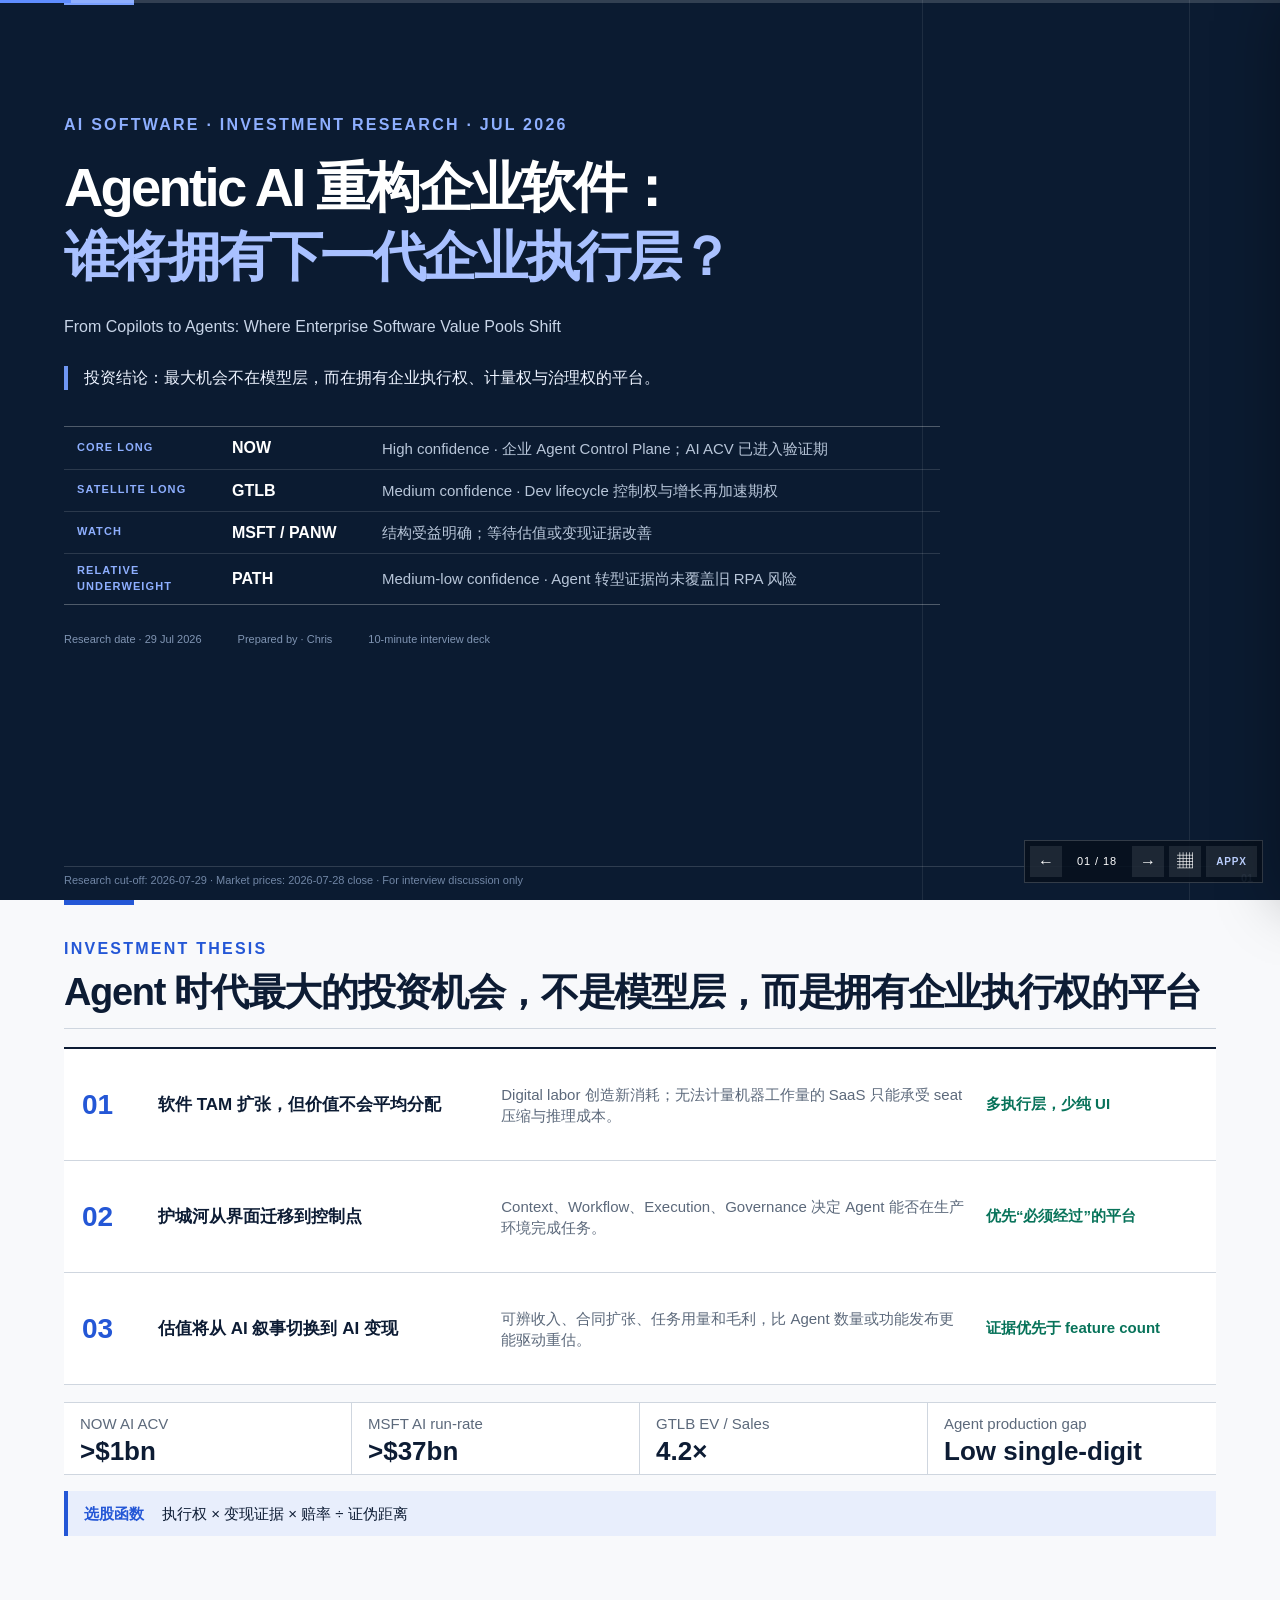
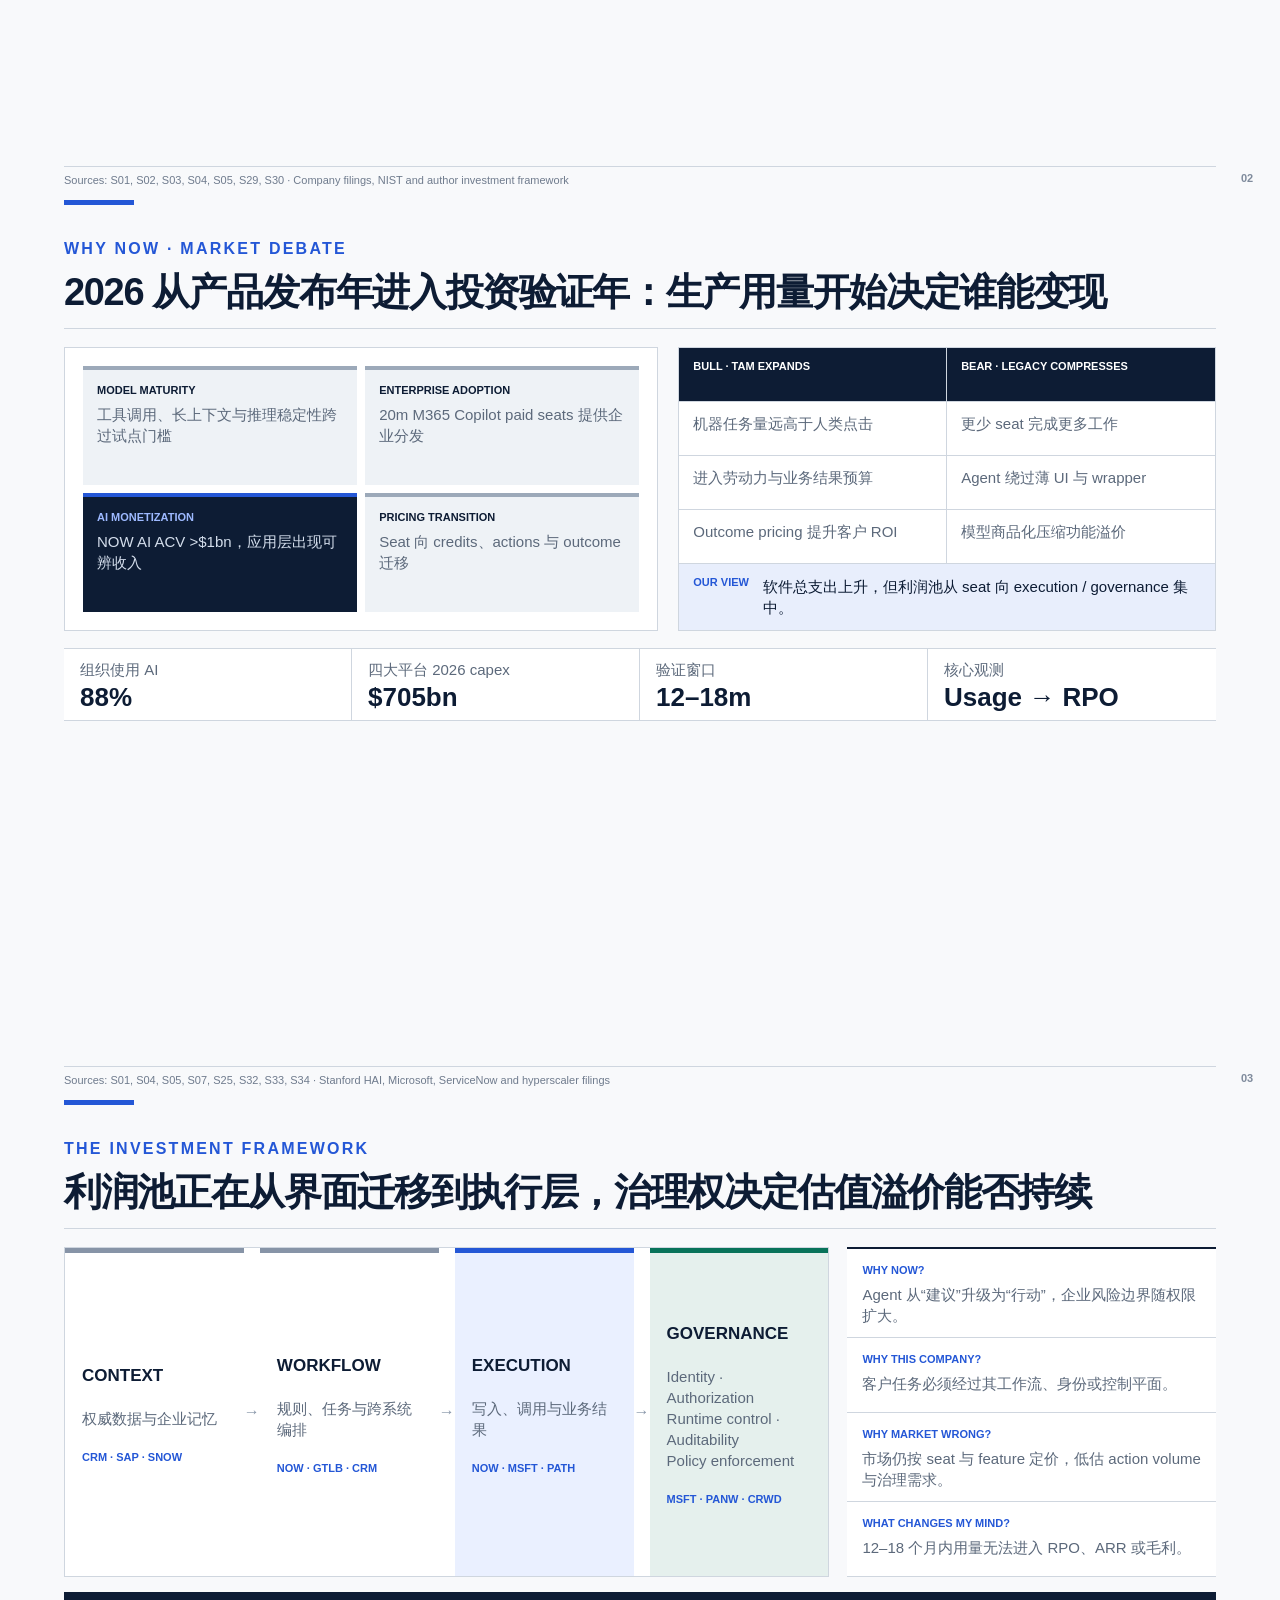
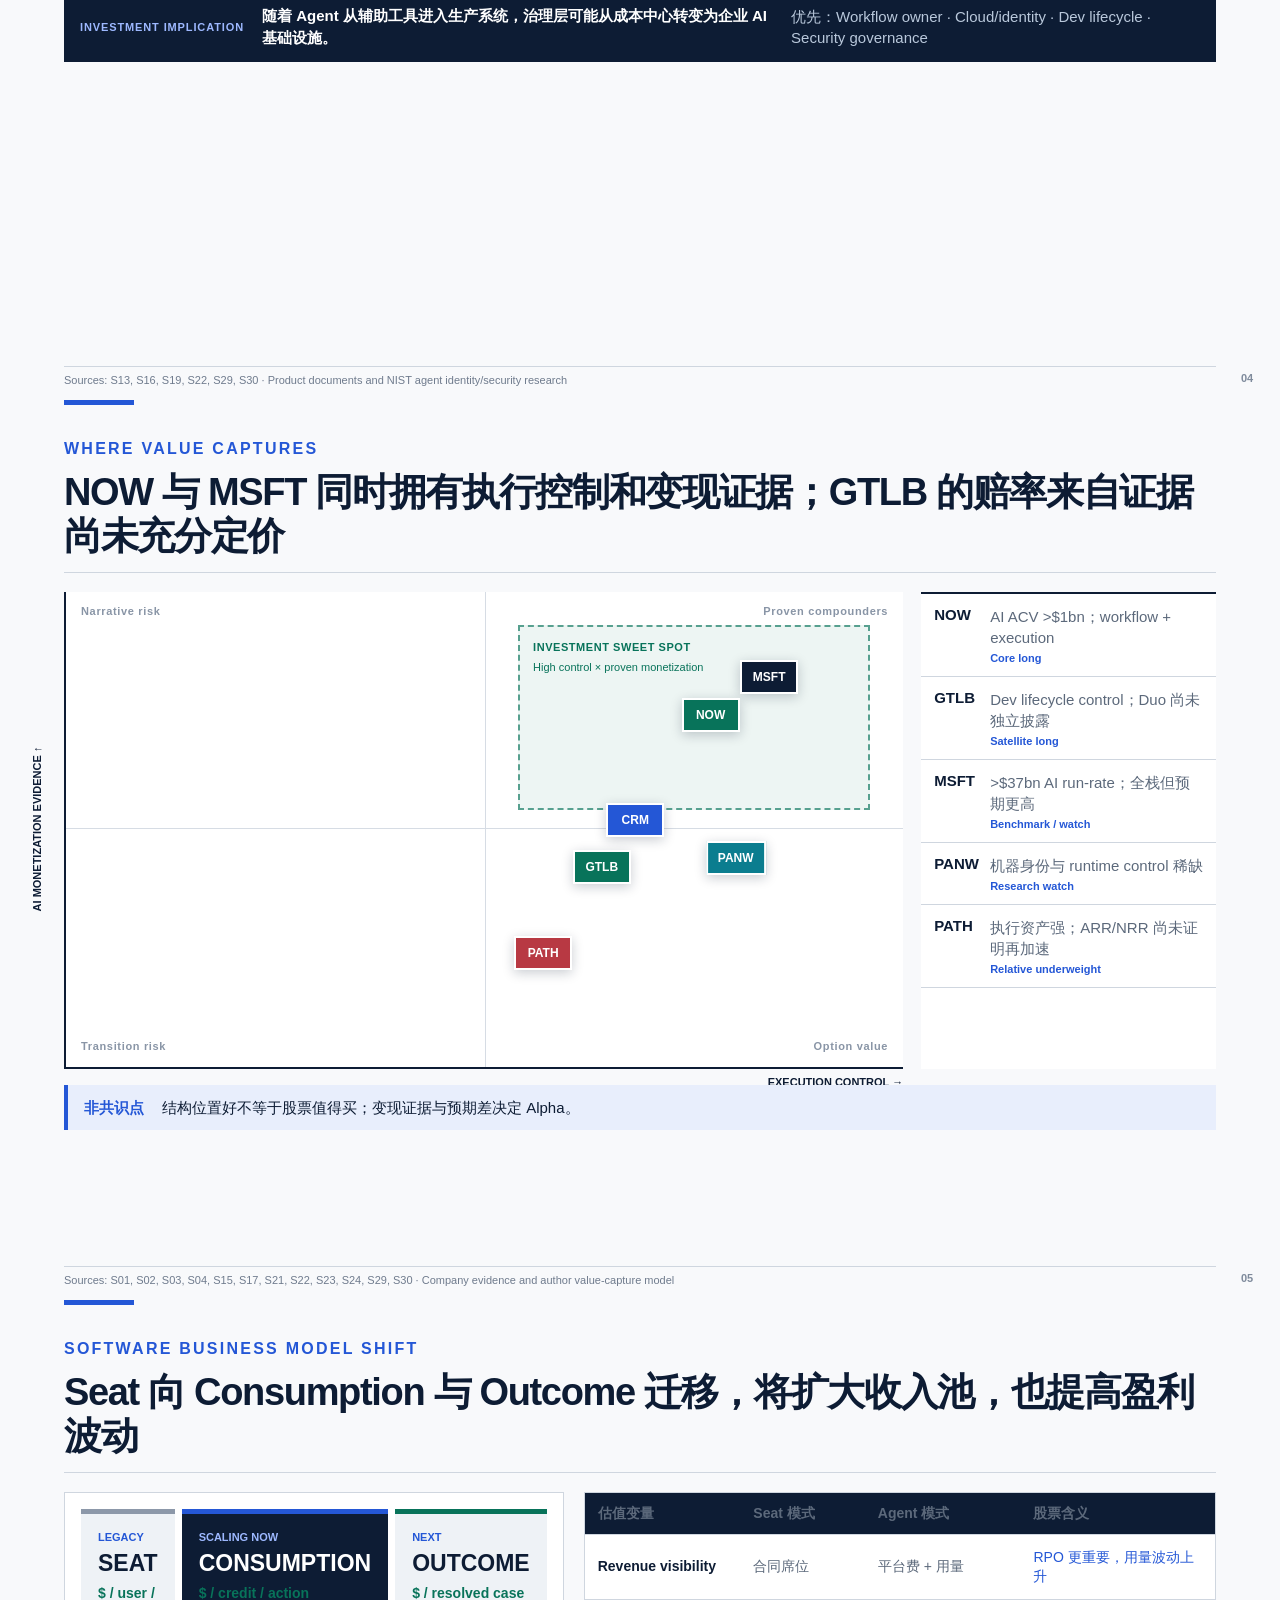
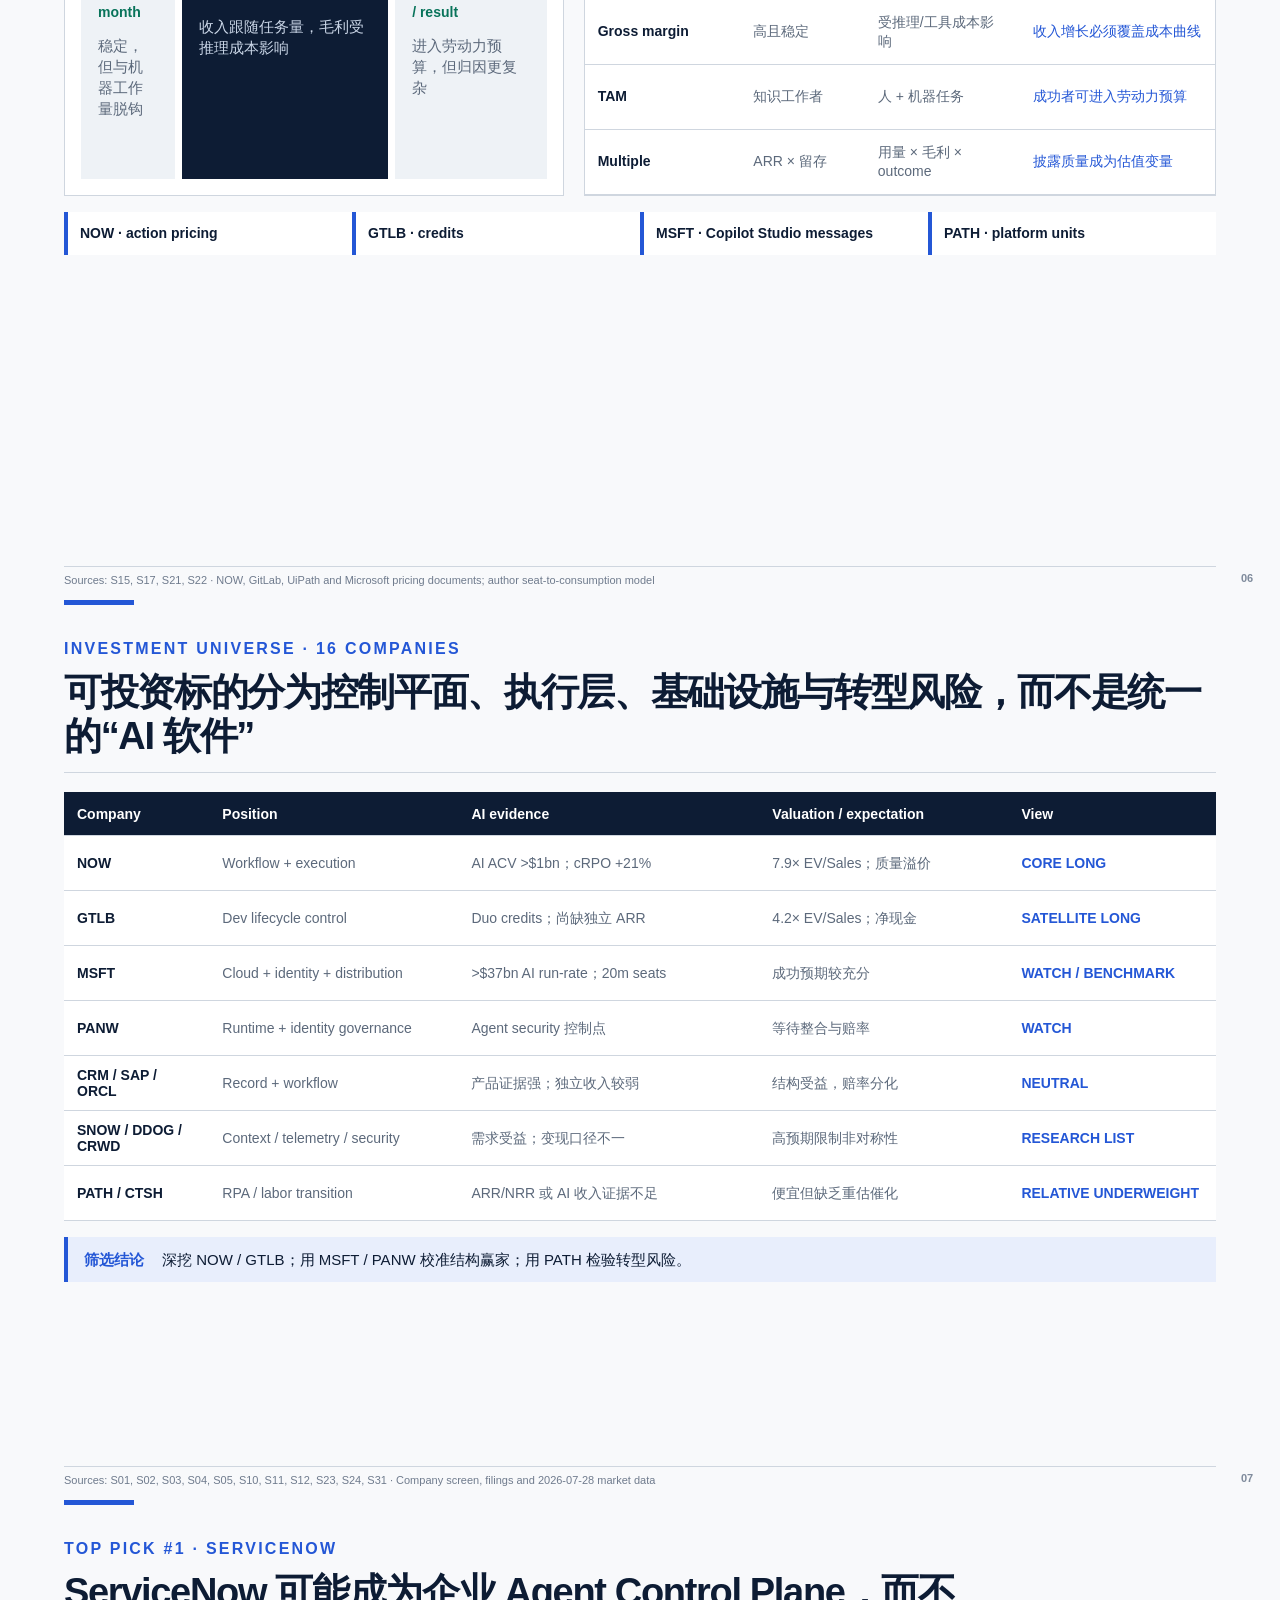
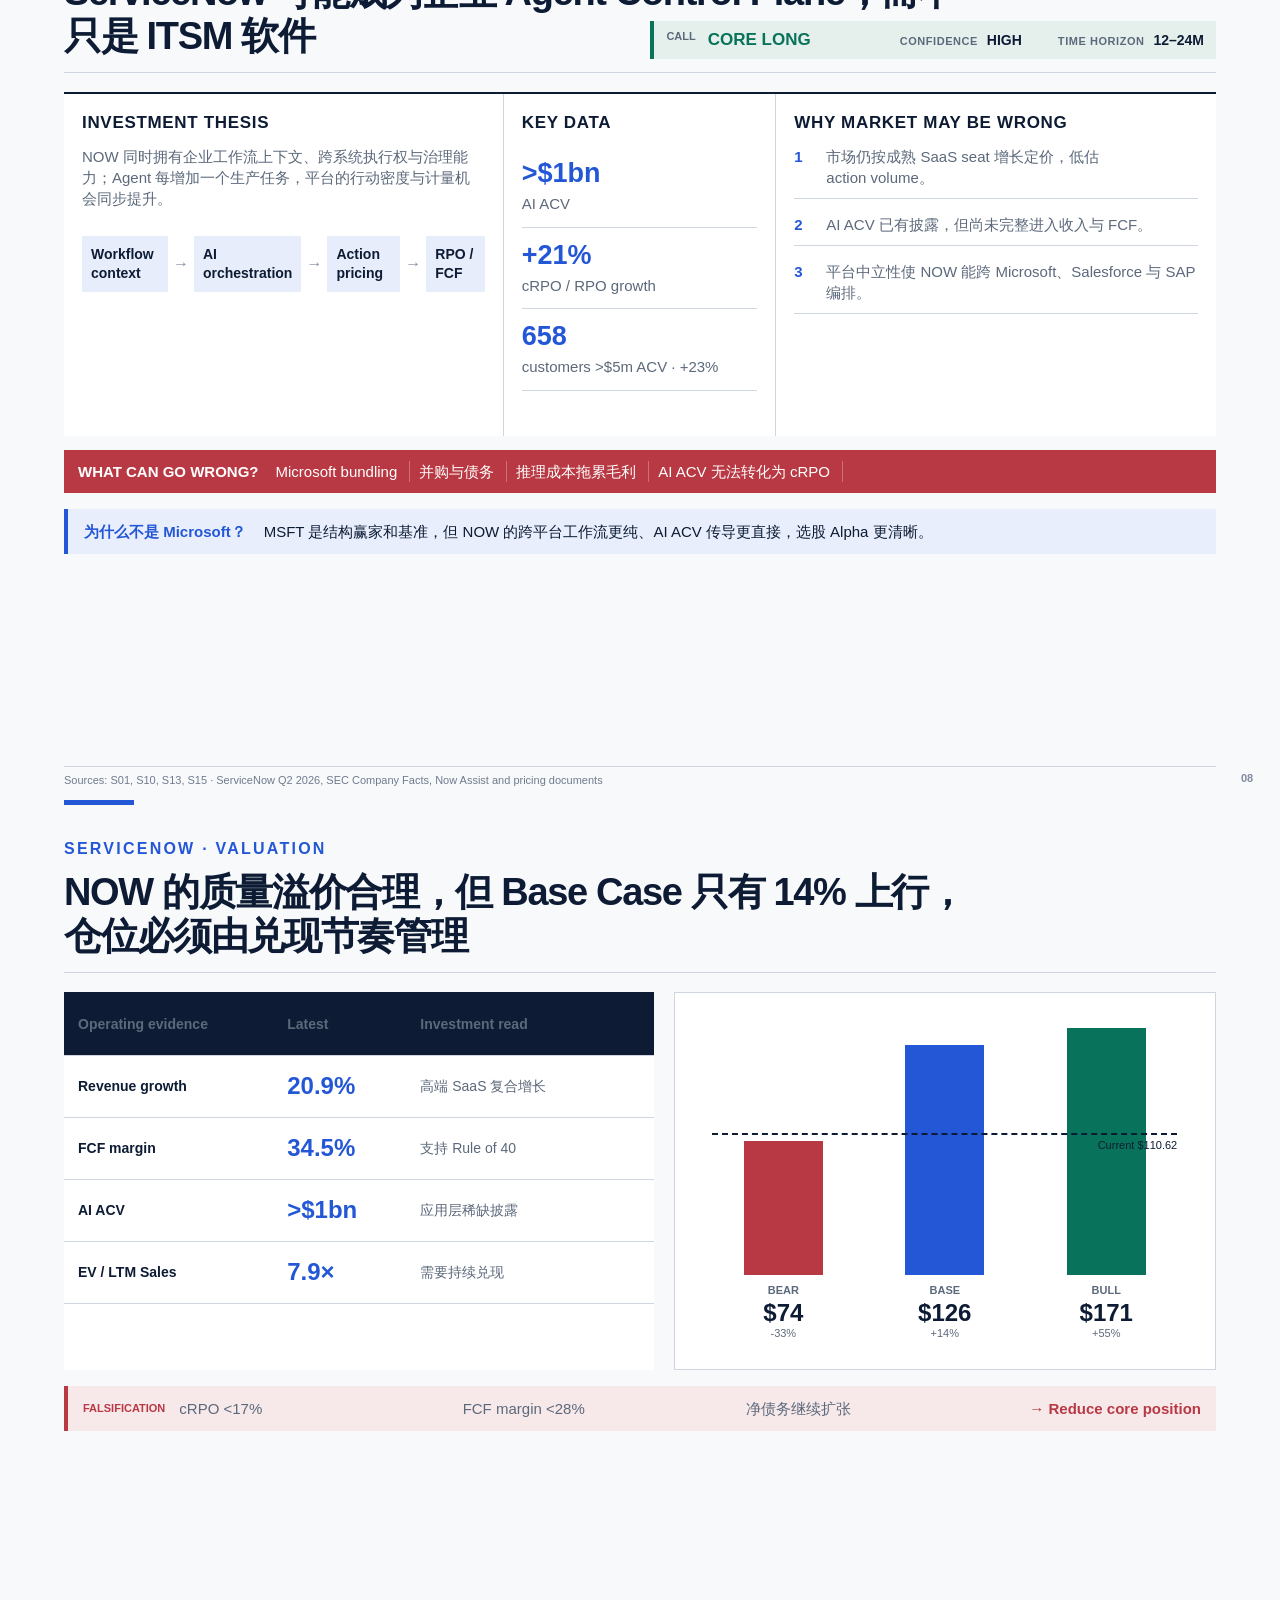
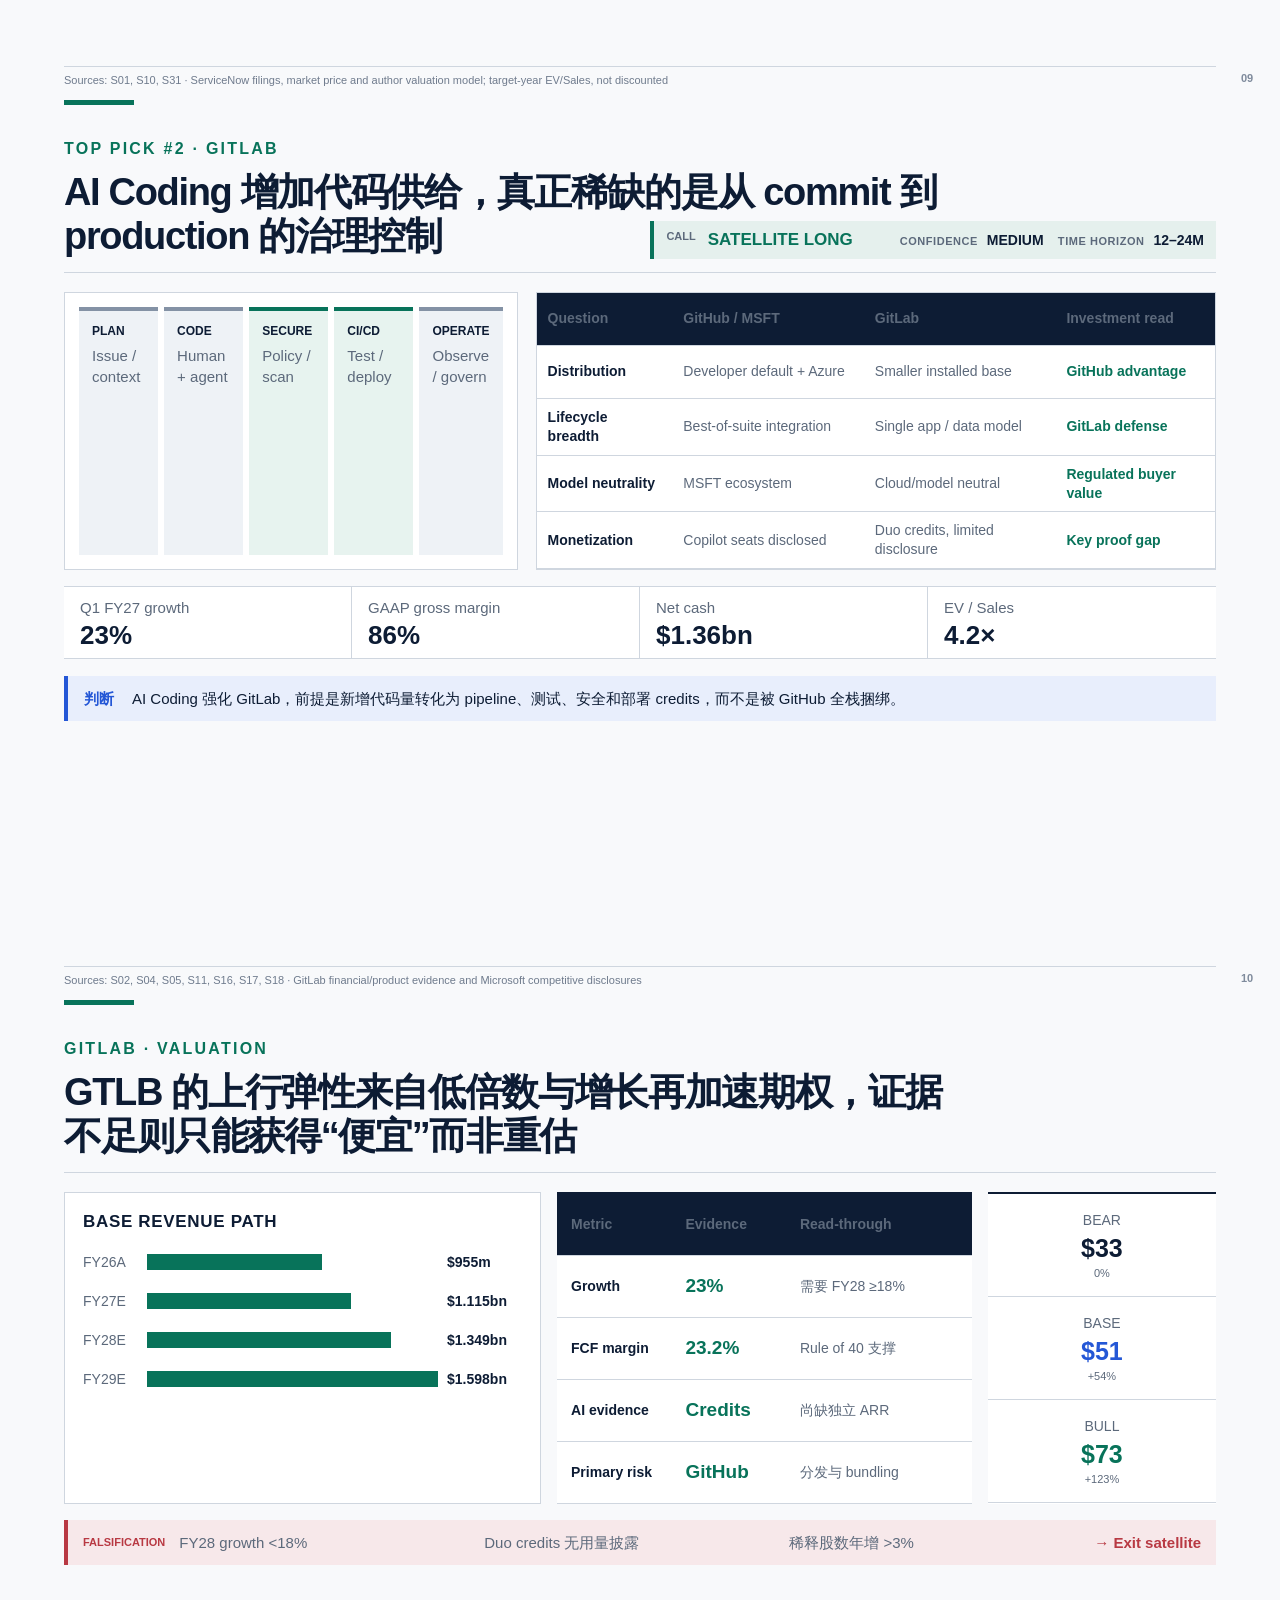
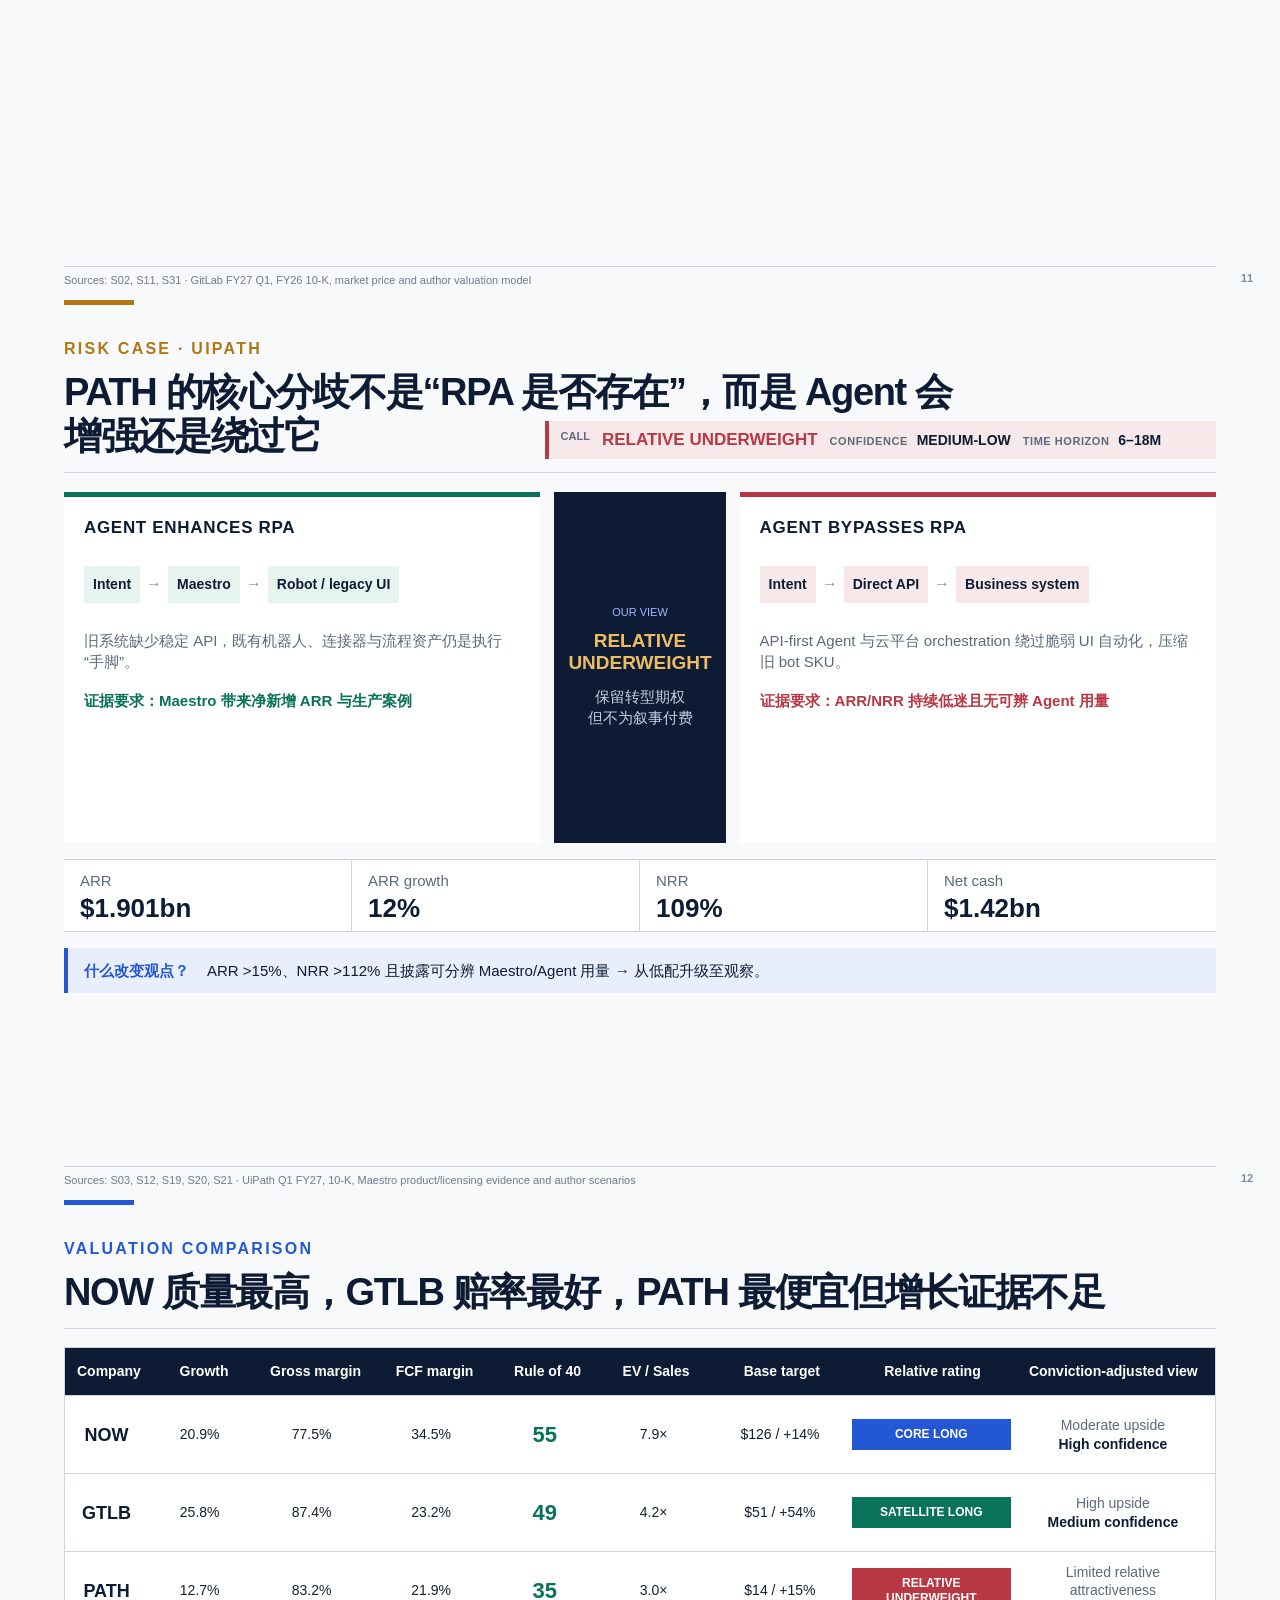
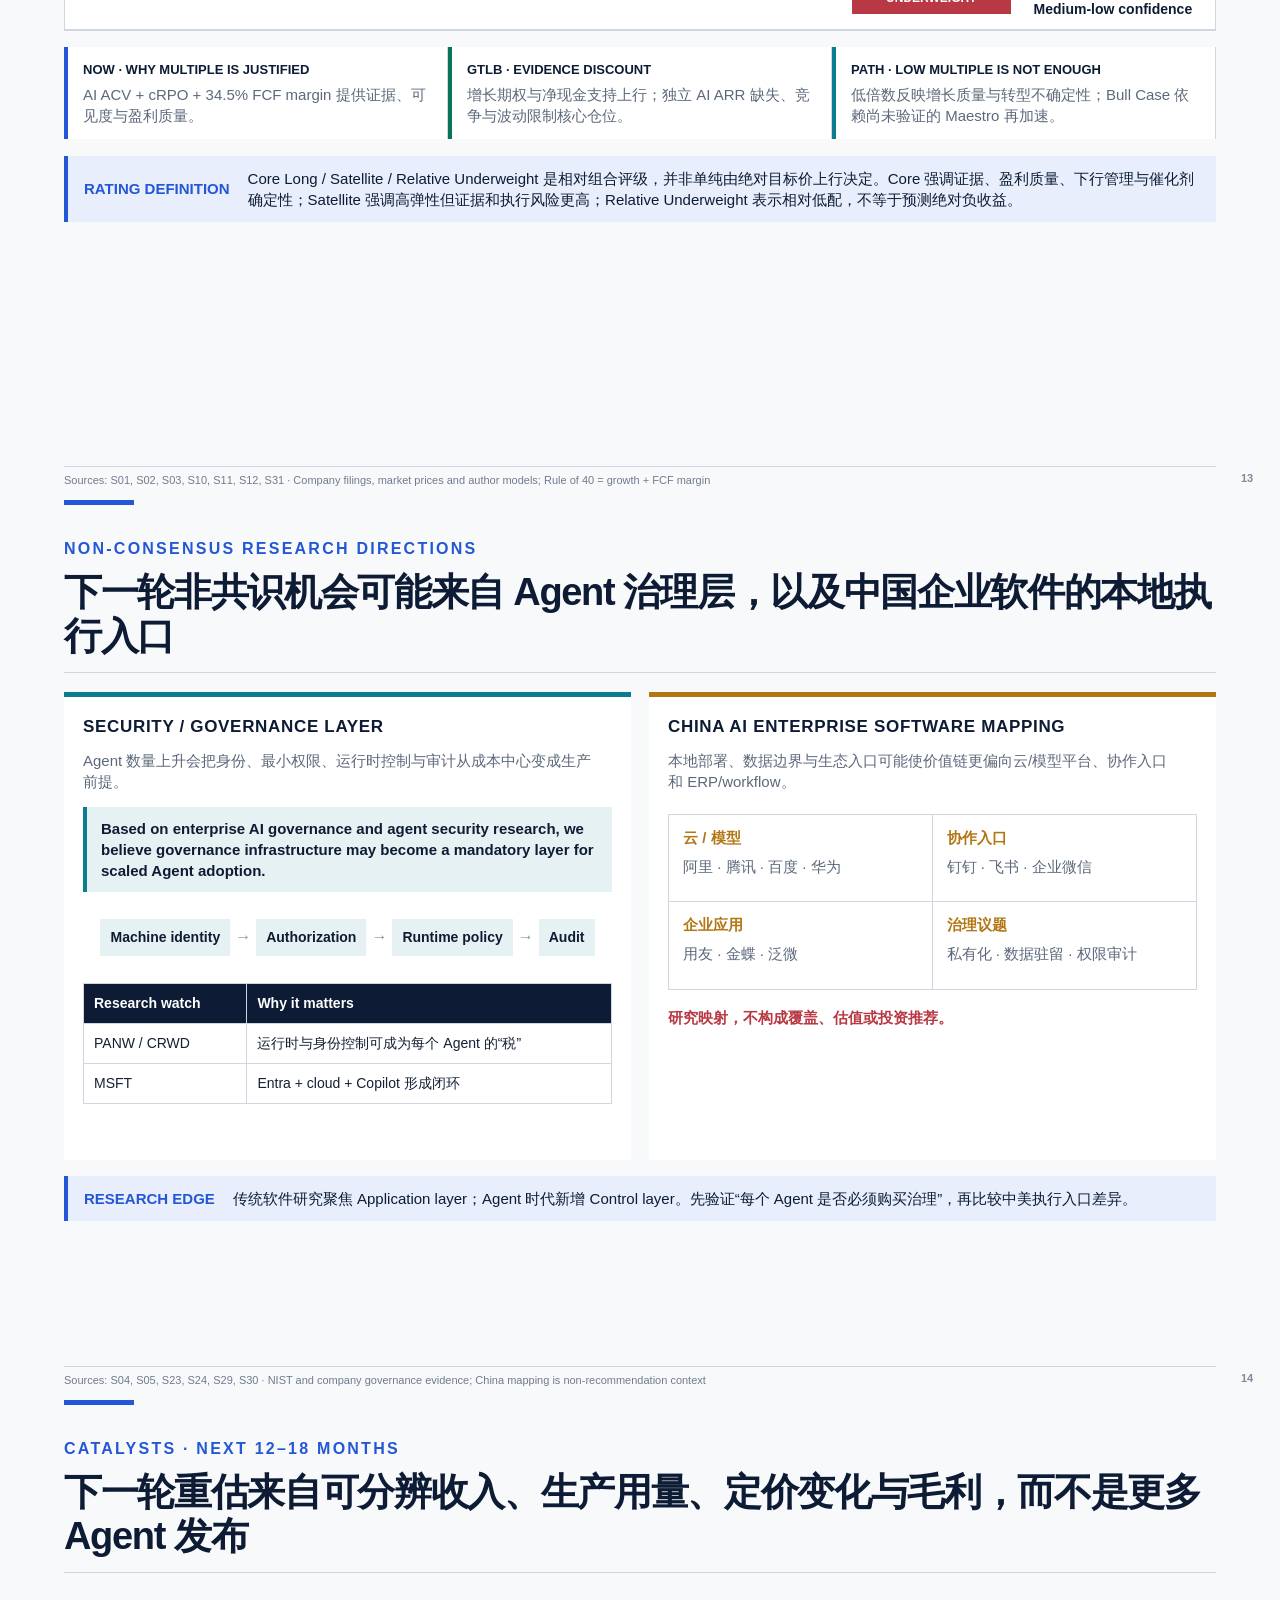
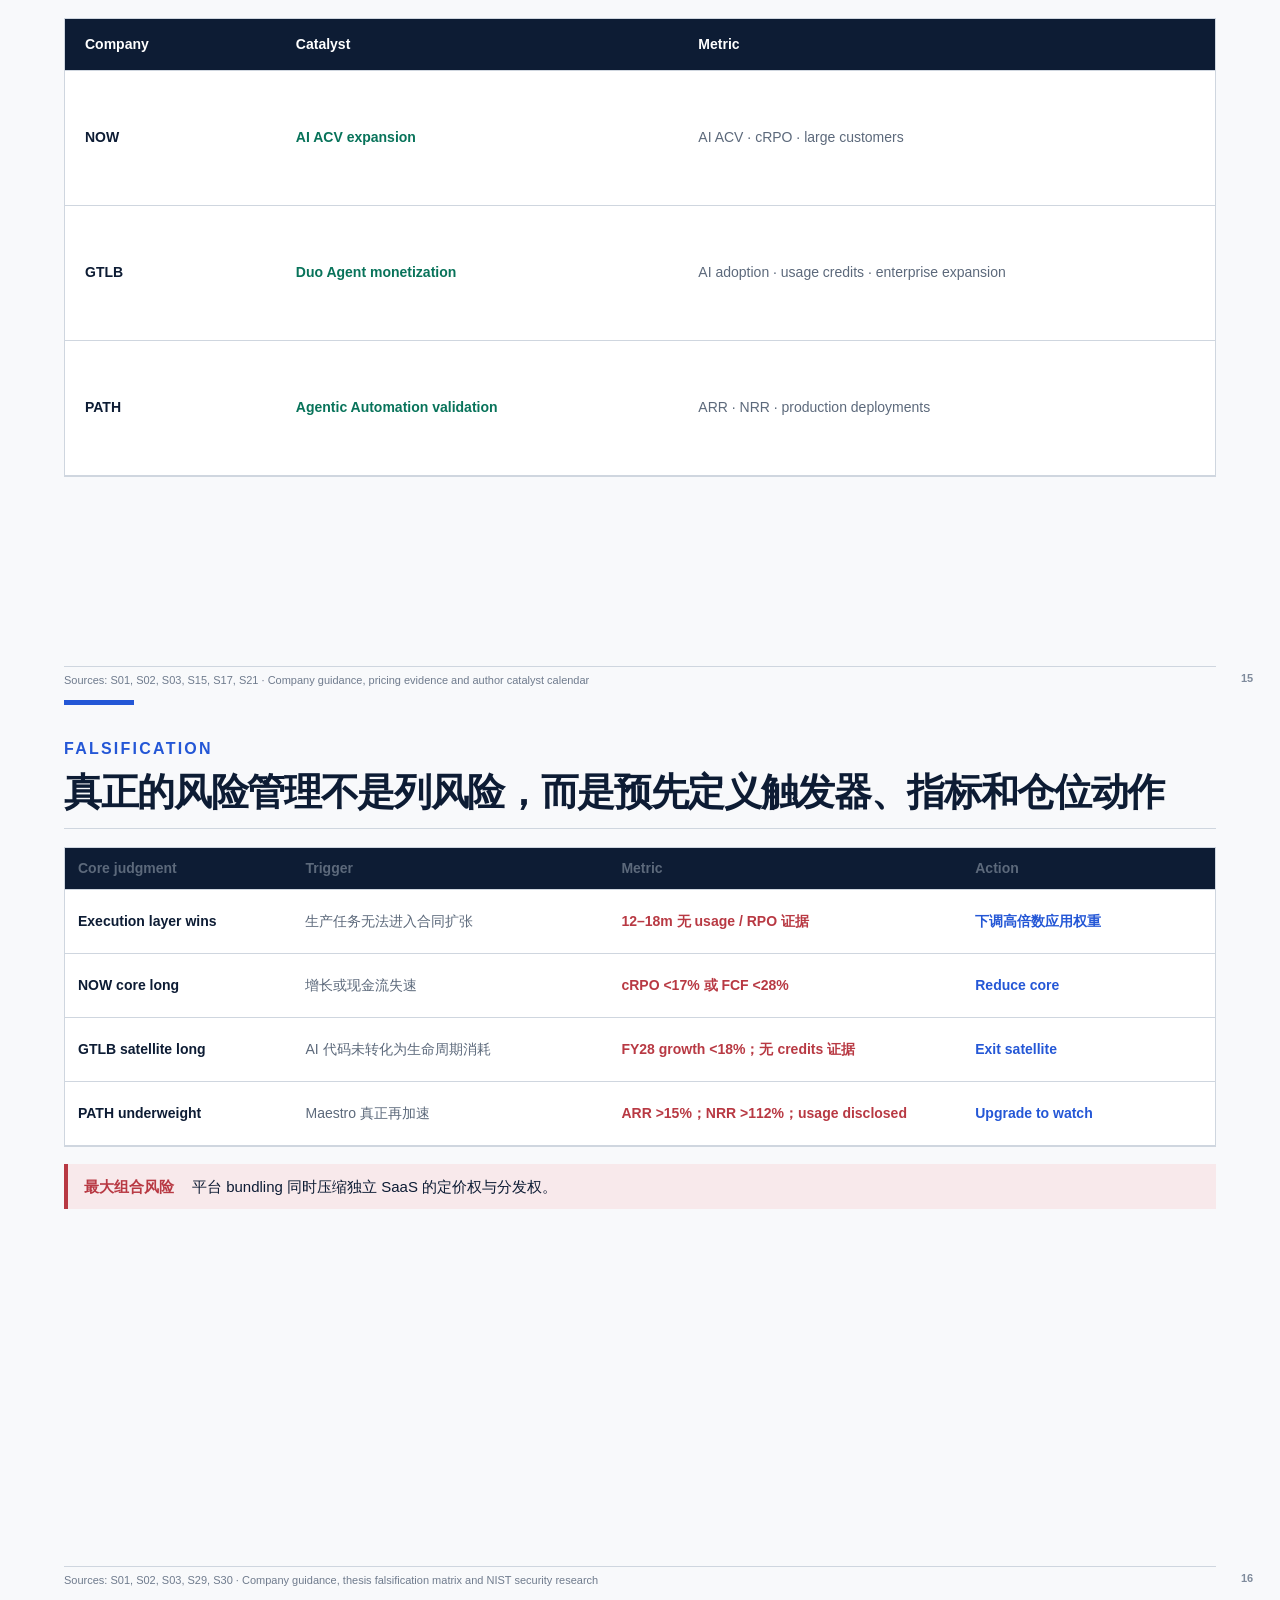
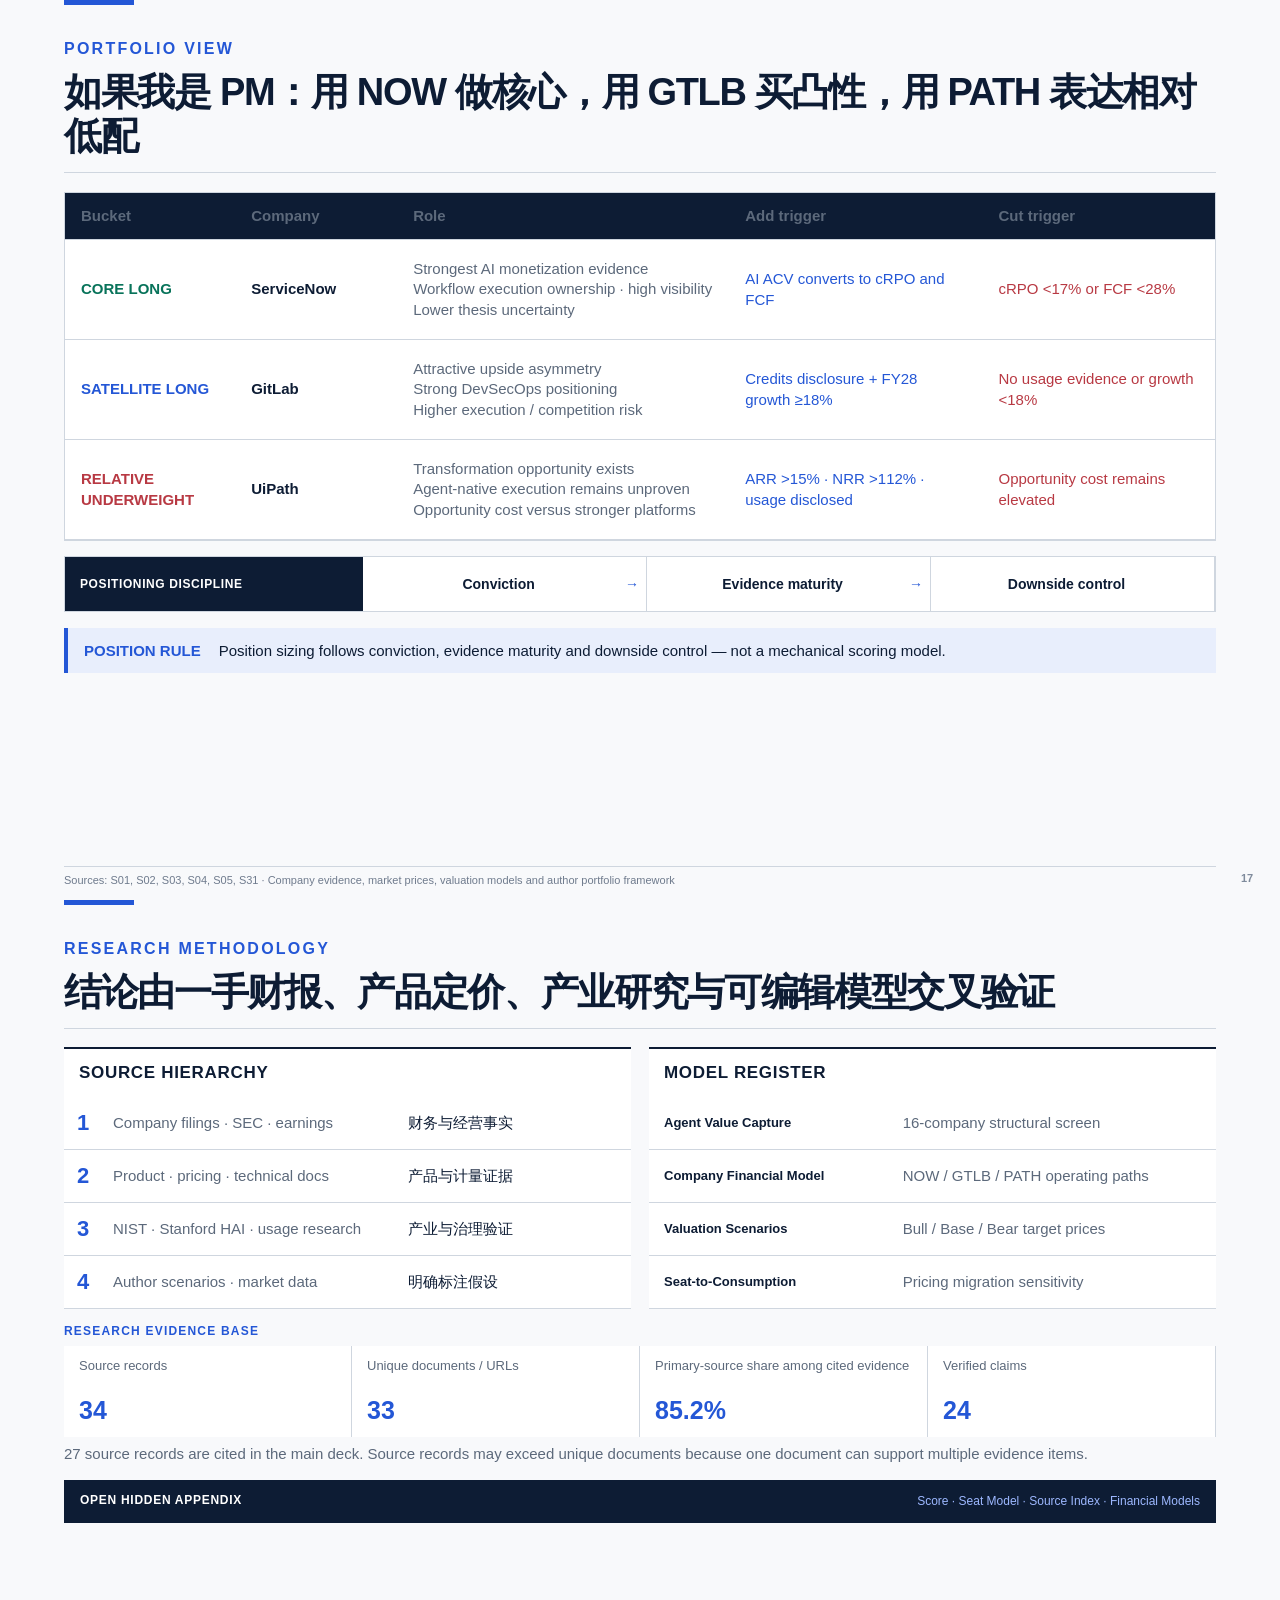
==== commit 70b34287: "Finalize Agentic AI investment deck V2.3" ====
--- a/projects/agentic-ai-investment-deck/index.html
+++ b/projects/agentic-ai-investment-deck/index.html
@@ -5,7 +5,7 @@
   <meta name="viewport" content="width=device-width, initial-scale=1" />
   <meta name="description" content="Agentic AI 重构企业软件：面向 AI 产业研究岗位的机构级 Investment Research Deck" />
   <title>Agentic AI 重构企业软件｜Investment Research Deck V2</title>
-  <link rel="stylesheet" href="style.css" />
+  <link rel="stylesheet" href="style.css?v=2.3" />
 </head>
 <body>
   <div class="progress" aria-hidden="true"><span id="progress-bar"></span></div>
@@ -449,15 +449,12 @@
         <h2>下一轮重估来自可分辨收入、生产用量、定价变化与毛利，而不是更多 Agent 发布</h2>
       </header>
       <div class="catalyst-table">
-        <div class="catalyst-head"><span>Company</span><span>H2 2026 · Disclosure</span><span>H1 2027 · Usage / pricing</span><span>2027 · Economics</span><span>Stock implication</span></div>
-        <div><b>NOW</b><span>AI ACV 与大单</span><span>action pricing / workflow penetration</span><span>cRPO 与 FCF 转化</span><em>兑现则扩大核心仓位</em></div>
-        <div><b>GTLB</b><span>Duo attach / credits</span><span>pipeline 与 security 用量</span><span>增长再加速 / dilution</span><em>证据出现再加仓</em></div>
-        <div><b>PATH</b><span>Maestro 客户与 ARR</span><span>生产任务 / NRR</span><span>API Agent 对 bot SKU 的影响</span><em>数据改善才升级</em></div>
-        <div><b>MSFT</b><span>AI revenue / Copilot seats</span><span>agent messages / Azure usage</span><span>capex ROI / cloud margin</span><em>判断平台拥挤度</em></div>
-        <div><b>PANW</b><span>身份整合进度</span><span>Agent runtime controls</span><span>安全平台化利润率</span><em>寻找非共识切入点</em></div>
-      </div>
-      <div class="catalyst-legend"><span><b>Revenue</b> 可分辨 AI ARR/ACV</span><span><b>Usage</b> paid tasks / credits</span><span><b>Pricing</b> seat → action</span><span><b>Margin</b> revenue / inference cost</span></div>
-      <footer class="source">Sources: S01, S02, S03, S04, S05, S15, S17, S21, S22, S23, S24 · Company guidance, pricing evidence and author catalyst calendar</footer>
+        <div class="catalyst-head"><span>Company</span><span>Catalyst</span><span>Metric</span></div>
+        <div><b>NOW</b><strong>AI ACV expansion</strong><span>AI ACV · cRPO · large customers</span></div>
+        <div><b>GTLB</b><strong>Duo Agent monetization</strong><span>AI adoption · usage credits · enterprise expansion</span></div>
+        <div><b>PATH</b><strong>Agentic Automation validation</strong><span>ARR · NRR · production deployments</span></div>
+      </div>
+      <footer class="source">Sources: S01, S02, S03, S15, S17, S21 · Company guidance, pricing evidence and author catalyst calendar</footer>
       <span class="slide-no">15</span>
     </section>
 
@@ -472,8 +469,6 @@
         <div><b>NOW core long</b><span>增长或现金流失速</span><strong>cRPO &lt;17% 或 FCF &lt;28%</strong><em>Reduce core</em></div>
         <div><b>GTLB satellite long</b><span>AI 代码未转化为生命周期消耗</span><strong>FY28 growth &lt;18%；无 credits 证据</strong><em>Exit satellite</em></div>
         <div><b>PATH underweight</b><span>Maestro 真正再加速</span><strong>ARR &gt;15%；NRR &gt;112%；usage disclosed</strong><em>Upgrade to watch</em></div>
-        <div><b>Security layer option</b><span>治理仍是免费功能而非预算</span><strong>无单独 SKU / attach / deal evidence</strong><em>停止扩展主题</em></div>
-        <div><b>Capex converts</b><span>折旧快于 AI 收入</span><strong>Cloud margin ↓ 且 revenue 不加速</strong><em>Rotate to cash flow</em></div>
       </div>
       <aside class="callout danger"><b>最大组合风险</b><span>平台 bundling 同时压缩独立 SaaS 的定价权与分发权。</span></aside>
       <footer class="source">Sources: S01, S02, S03, S29, S30 · Company guidance, thesis falsification matrix and NIST security research</footer>
@@ -486,20 +481,18 @@
         <h2>如果我是 PM：用 NOW 做核心，用 GTLB 买凸性，用 PATH 表达相对低配</h2>
       </header>
       <div class="portfolio-table">
-        <div class="portfolio-head"><span>Relative rating</span><span>Company</span><span>Why this position</span><span>Add / upgrade trigger</span><span>De-risk trigger</span></div>
-        <div class="core"><b>CORE LONG</b><strong>NOW</strong><span>AI 变现证据最强；cRPO/FCF 可跟踪；商业模式转型更清晰。</span><em>AI ACV 持续进入 cRPO 与 FCF</em><i>cRPO &lt;17% 或 FCF &lt;28%</i></div>
-        <div class="satellite"><b>SATELLITE LONG</b><strong>GTLB</strong><span>高上行弹性；但 AI credits 尚无独立 ARR，竞争、再加速与小市值波动仍待验证。</span><em>Credits 披露 + FY28 growth ≥18%</em><i>无用量证据或增长 &lt;18%</i></div>
-        <div class="watch"><b>WATCH</b><strong>MSFT · PANW</strong><span>结构受益明确，用于校准平台与治理层；当前赔率或变现披露不足。</span><em>披露改善 / 赔率回归</em><i>Capex ROI 或整合恶化</i></div>
-        <div class="avoid"><b>RELATIVE UNDERWEIGHT</b><strong>PATH</strong><span>Base 目标价略高于现价不代表相对值得配置；ARR/NRR 与 Agent 用量弱，Bull Case 依赖 Maestro 转型。</span><em>ARR &gt;15%；NRR &gt;112%；usage disclosed</em><i>机会成本继续高于同业</i></div>
+        <div class="portfolio-head"><span>Bucket</span><span>Company</span><span>Role</span><span>Add trigger</span><span>Cut trigger</span></div>
+        <div class="core"><b>CORE LONG</b><strong>ServiceNow</strong><span>Strongest AI monetization evidence<br>Workflow execution ownership · high visibility<br>Lower thesis uncertainty</span><em>AI ACV converts to cRPO and FCF</em><i>cRPO &lt;17% or FCF &lt;28%</i></div>
+        <div class="satellite"><b>SATELLITE LONG</b><strong>GitLab</strong><span>Attractive upside asymmetry<br>Strong DevSecOps positioning<br>Higher execution / competition risk</span><em>Credits disclosure + FY28 growth ≥18%</em><i>No usage evidence or growth &lt;18%</i></div>
+        <div class="avoid"><b>RELATIVE UNDERWEIGHT</b><strong>UiPath</strong><span>Transformation opportunity exists<br>Agent-native execution remains unproven<br>Opportunity cost versus stronger platforms</span><em>ARR &gt;15% · NRR &gt;112% · usage disclosed</em><i>Opportunity cost remains elevated</i></div>
       </div>
       <div class="position-discipline">
-        <b>POSITION SIZING DISCIPLINE</b>
-        <span><small>1</small>Structural fit</span>
-        <span><small>2</small>Evidence maturity</span>
-        <span><small>3</small>Valuation asymmetry</span>
-        <span><small>4</small>Catalyst / exit discipline</span>
-      </div>
-      <aside class="callout"><b>POSITION RULE</b><span>Position size is set by conviction and downside control, not by a mechanical score.</span></aside>
+        <b>POSITIONING DISCIPLINE</b>
+        <span>Conviction</span>
+        <span>Evidence maturity</span>
+        <span>Downside control</span>
+      </div>
+      <aside class="callout"><b>POSITION RULE</b><span>Position sizing follows conviction, evidence maturity and downside control — not a mechanical scoring model.</span></aside>
       <footer class="source">Sources: S01, S02, S03, S04, S05, S31 · Company evidence, market prices, valuation models and author portfolio framework</footer>
       <span class="slide-no">17</span>
     </section>
@@ -525,13 +518,14 @@
           <div><b>Seat-to-Consumption</b><span>Pricing migration sensitivity</span></div>
         </div>
       </div>
+      <p class="evidence-base-label">RESEARCH EVIDENCE BASE</p>
       <div class="method-stats">
-        <div><span>Source IDs in research log</span><b>34</b></div>
+        <div><span>Source records</span><b>34</b></div>
         <div><span>Unique documents / URLs</span><b>33</b></div>
-        <div><span>Sources cited in deck</span><b>27</b></div>
         <div><span>Primary-source share among cited evidence</span><b>85.2%</b></div>
-        <div><span>Verified claim records</span><b>24</b></div>
-      </div>
+        <div><span>Verified claims</span><b>24</b></div>
+      </div>
+      <p class="evidence-base-note">27 source records are cited in the main deck. Source records may exceed unique documents because one document can support multiple evidence items.</p>
       <button class="open-appendix-large" data-open-appendix>OPEN HIDDEN APPENDIX <span>Score · Seat Model · Source Index · Financial Models</span></button>
       <footer class="source">Full source log and downloadable models are preserved in assets/downloads/ · Original Research Package remains unchanged</footer>
       <span class="slide-no">18</span>
@@ -562,7 +556,7 @@
       </section>
       <section class="appendix-panel" data-panel="sources">
         <header><h2>Source Index & Audit</h2><p>事实、管理层指引、作者假设与市场数据保持分层。</p></header>
-        <div class="appendix-note">Source IDs may exceed unique documents because one document can support multiple evidence records or appear under multiple research tags.</div>
+        <div class="appendix-note">Source records may exceed unique documents because one document can support multiple evidence items.</div>
         <div class="source-audit">
           <div><b>Primary</b><span>Company filings, SEC, earnings, pricing and product documents</span><em>Core facts</em></div>
           <div><b>Institutional</b><span>NIST, Stanford HAI and enterprise usage research</span><em>Cross-check</em></div>
@@ -584,6 +578,6 @@
   </aside>
   <div class="drawer-backdrop" id="drawer-backdrop"></div>
 
-  <script src="deck.js"></script>
+  <script src="deck.js?v=2.3"></script>
 </body>
 </html>
--- a/projects/agentic-ai-investment-deck/style.css
+++ b/projects/agentic-ai-investment-deck/style.css
@@ -12,7 +12,7 @@
   --soft: #eef2f6;
   --paper: #f8f9fb;
   --white: #fff;
-  font-family: system-ui, -apple-system, BlinkMacSystemFont, "Segoe UI", "PingFang SC", "Microsoft YaHei", Arial, sans-serif;
+  font-family: Inter, Helvetica, Arial, "PingFang SC", "Microsoft YaHei", sans-serif;
   font-variant-numeric: tabular-nums;
 }
 
@@ -21,6 +21,8 @@
 body { margin: 0; overflow-x: hidden; color: var(--ink); background: #07111f; }
 button, table { font: inherit; }
 button { color: inherit; }
+th, td { vertical-align: middle; }
+.slide p, .slide td, .slide th, .slide .callout span { text-wrap: pretty; }
 
 .progress { position: fixed; inset: 0 0 auto; z-index: 80; height: 3px; background: rgba(255,255,255,.16); }
 .progress span { display: block; width: 5.56%; height: 100%; background: #5f8dff; transition: width .2s ease; }
@@ -48,7 +50,7 @@
 .slide-header { position: relative; margin-bottom: 2.1vh; padding-bottom: 1.5vh; border-bottom: 1px solid var(--line); }
 .section-label { margin: 0 0 9px; color: var(--blue); font-size: 11px; font-weight: 800; letter-spacing: .14em; }
 h1, h2, h3, p { margin-top: 0; }
-h2 { margin: 0; color: var(--navy); font-size: clamp(30px, 2.4vw, 42px); line-height: 1.17; letter-spacing: -.035em; }
+h2 { margin: 0; color: var(--navy); font-size: clamp(38px, 2.4vw, 42px); line-height: 1.17; letter-spacing: -.035em; }
 h3 { margin-bottom: 12px; color: var(--navy); font-size: 17px; line-height: 1.3; font-weight: 700; letter-spacing: .04em; }
 p, span, td, th { line-height: 1.45; }
 .source {
@@ -384,14 +386,14 @@
 .opportunity > em { display: block; margin-top: 17px; color: var(--red); font-size: 11px; font-style: normal; font-weight: 800; }
 
 /* Catalysts */
-.catalyst-table { border: 1px solid var(--line); background: #fff; }
-.catalyst-table > div { display: grid; grid-template-columns: .55fr 1fr 1.2fr 1.15fr 1.1fr; min-height: 63px; align-items: center; border-bottom: 1px solid var(--line); }
-.catalyst-table > div > * { padding: 10px 13px; font-size: 12px; }
-.catalyst-table b { color: var(--navy); font-size: 15px; }
+.catalyst-table { margin-top: 5vh; border: 1px solid var(--line); background: #fff; }
+.catalyst-table > div { display: grid; grid-template-columns: .55fr 1.05fr 1.4fr; min-height: 135px; align-items: center; border-bottom: 1px solid var(--line); }
+.catalyst-table > div > * { display: flex; height: 100%; align-items: center; padding: 16px 20px; font-size: 15px; }
+.catalyst-table b { color: var(--navy); font-size: 20px; }
+.catalyst-table strong { color: var(--green); font-size: 17px; }
 .catalyst-table span { color: var(--muted); }
-.catalyst-table em { color: var(--blue); font-style: normal; font-weight: 800; }
-.catalyst-head { min-height: 43px !important; color: #fff; background: var(--navy); font-weight: 800; }
-.catalyst-head span { color: #fff; font-size: 11px; }
+.catalyst-head { min-height: 48px !important; color: #fff; background: var(--navy); font-weight: 800; }
+.catalyst-head span { color: #fff; font-size: 12px; }
 .catalyst-legend { display: grid; grid-template-columns: repeat(4, 1fr); margin-top: 15px; }
 .catalyst-legend span { padding: 11px 13px; border-left: 4px solid var(--blue); background: #fff; color: var(--muted); font-size: 11px; }
 .catalyst-legend b { color: var(--navy); }
@@ -408,11 +410,11 @@
 
 /* Portfolio */
 .portfolio-table { border: 1px solid var(--line); background: #fff; }
-.portfolio-table > div { display: grid; grid-template-columns: .75fr .7fr 1.2fr 1.45fr 1.2fr; min-height: 70px; align-items: center; border-bottom: 1px solid var(--line); }
-.portfolio-table > div > * { padding: 10px 14px; font-size: 12px; }
+.portfolio-table > div { display: grid; grid-template-columns: .82fr .78fr 1.6fr 1.22fr 1.12fr; min-height: 100px; align-items: center; border-bottom: 1px solid var(--line); }
+.portfolio-table > div > * { padding: 13px 16px; font-size: 15px; line-height: 1.38; }
 .portfolio-head { min-height: 43px !important; color: #fff; background: var(--navy); font-weight: 800; }
-.portfolio-table b { color: var(--green); font-size: 11px; }
-.portfolio-table strong { color: var(--navy); font-size: 18px; }
+.portfolio-table b { color: var(--green); font-size: 12px; }
+.portfolio-table strong { color: var(--navy); font-size: 17px; }
 .portfolio-table span { color: var(--muted); }
 .portfolio-table em { color: var(--blue); font-style: normal; }
 .portfolio-table i { color: var(--red); font-style: normal; }
@@ -442,10 +444,12 @@
 .open-appendix-large { display: flex; width: 100%; margin-top: 15px; padding: 13px 16px; border: 0; background: var(--navy); color: #fff; cursor: pointer; justify-content: space-between; font-size: 12px; font-weight: 800; letter-spacing: .06em; }
 .open-appendix-large span { color: #9db8ff; font-weight: 400; letter-spacing: 0; }
 
-/* V2.2 institutional type scale */
+/* V2.3 institutional type scale */
 .slide { font-size: 16px; }
 .slide p { font-size: 16px; line-height: 1.48; }
 .slide h3 { font-size: 17px; line-height: 1.3; font-weight: 700; }
+.slide .callout b,
+.slide .callout span { font-size: 15px; line-height: 1.4; }
 .section-label, .slide small, .source, .slide-no, .axis-x, .axis-y, .quad { font-size: 11px; }
 .cover-conclusion,
 .stance-table td:last-child,
@@ -521,12 +525,12 @@
 .comparison-row i b { color: var(--navy); font-size: 14px; }
 .multiple-bridge { grid-template-columns: repeat(3, 1fr); }
 .multiple-bridge b { font-size: 13px; }
-.portfolio-table > div { grid-template-columns: .85fr .62fr 1.6fr 1.25fr 1.15fr; }
-.portfolio-table b { font-size: 12px; }
-.portfolio-table strong { font-size: 17px; }
+.portfolio-table > div { grid-template-columns: .82fr .78fr 1.6fr 1.22fr 1.12fr; }
+.portfolio-table > div > * { font-size: 15px; }
+.portfolio-head > * { font-size: 12px; }
 .position-discipline {
   display: grid;
-  grid-template-columns: 1.05fr repeat(4, 1fr);
+  grid-template-columns: 1.05fr repeat(3, 1fr);
   margin-top: 15px;
   border: 1px solid var(--line);
   background: #fff;
@@ -553,27 +557,17 @@
   font-weight: 700;
   text-align: center;
 }
-.position-discipline small {
-  display: grid;
-  width: 22px;
-  height: 22px;
-  flex: 0 0 22px;
-  margin-right: 8px;
-  place-items: center;
-  border-radius: 50%;
-  background: #e8eefc;
-  color: var(--blue);
-  font-size: 11px;
-}
 .position-discipline span:not(:last-child)::after {
   position: absolute;
   right: 7px;
   color: var(--blue);
   content: "→";
 }
-.method-stats { grid-template-columns: repeat(5, 1fr); }
+.evidence-base-label { margin: 14px 0 6px; color: var(--blue); font-size: 12px !important; font-weight: 800; letter-spacing: .1em; }
+.method-stats { grid-template-columns: repeat(4, 1fr); margin-top: 0; }
 .method-stats span { min-height: 38px; font-size: 13px; line-height: 1.3; }
 .method-stats b { font-size: 25px; }
+.evidence-base-note { margin: 7px 0 0; color: var(--muted); font-size: 15px !important; line-height: 1.35 !important; }
 .appendix-panel header p,
 .appendix-note,
 .model-links span { font-size: 15px; line-height: 1.45; }
@@ -588,9 +582,7 @@
 .competitive-table > div > *,
 .valuation-bridge > div > *,
 .comparison-row > *,
-.catalyst-table > div > *,
 .falsification-table > div > *,
-.portfolio-table > div > *,
 .operating-table span,
 .screen-table > div > * { font-size: 14px; }
 
@@ -682,6 +674,7 @@
   .universe-cell { border-right: 0; border-bottom: 1px solid var(--line) !important; }
   .comparison-table, .catalyst-table, .falsification-table, .portfolio-table, .valuation-bridge, .screen-table, .competitive-table { max-width: 100%; overflow-x: auto; }
   .comparison-row, .catalyst-table > div, .falsification-table > div, .portfolio-table > div, .valuation-bridge > div, .screen-table > div, .competitive-table > div { min-width: 820px; }
+  .catalyst-table > div { min-width: 620px; }
   .appendix-drawer { width: 100vw; }
 }
 
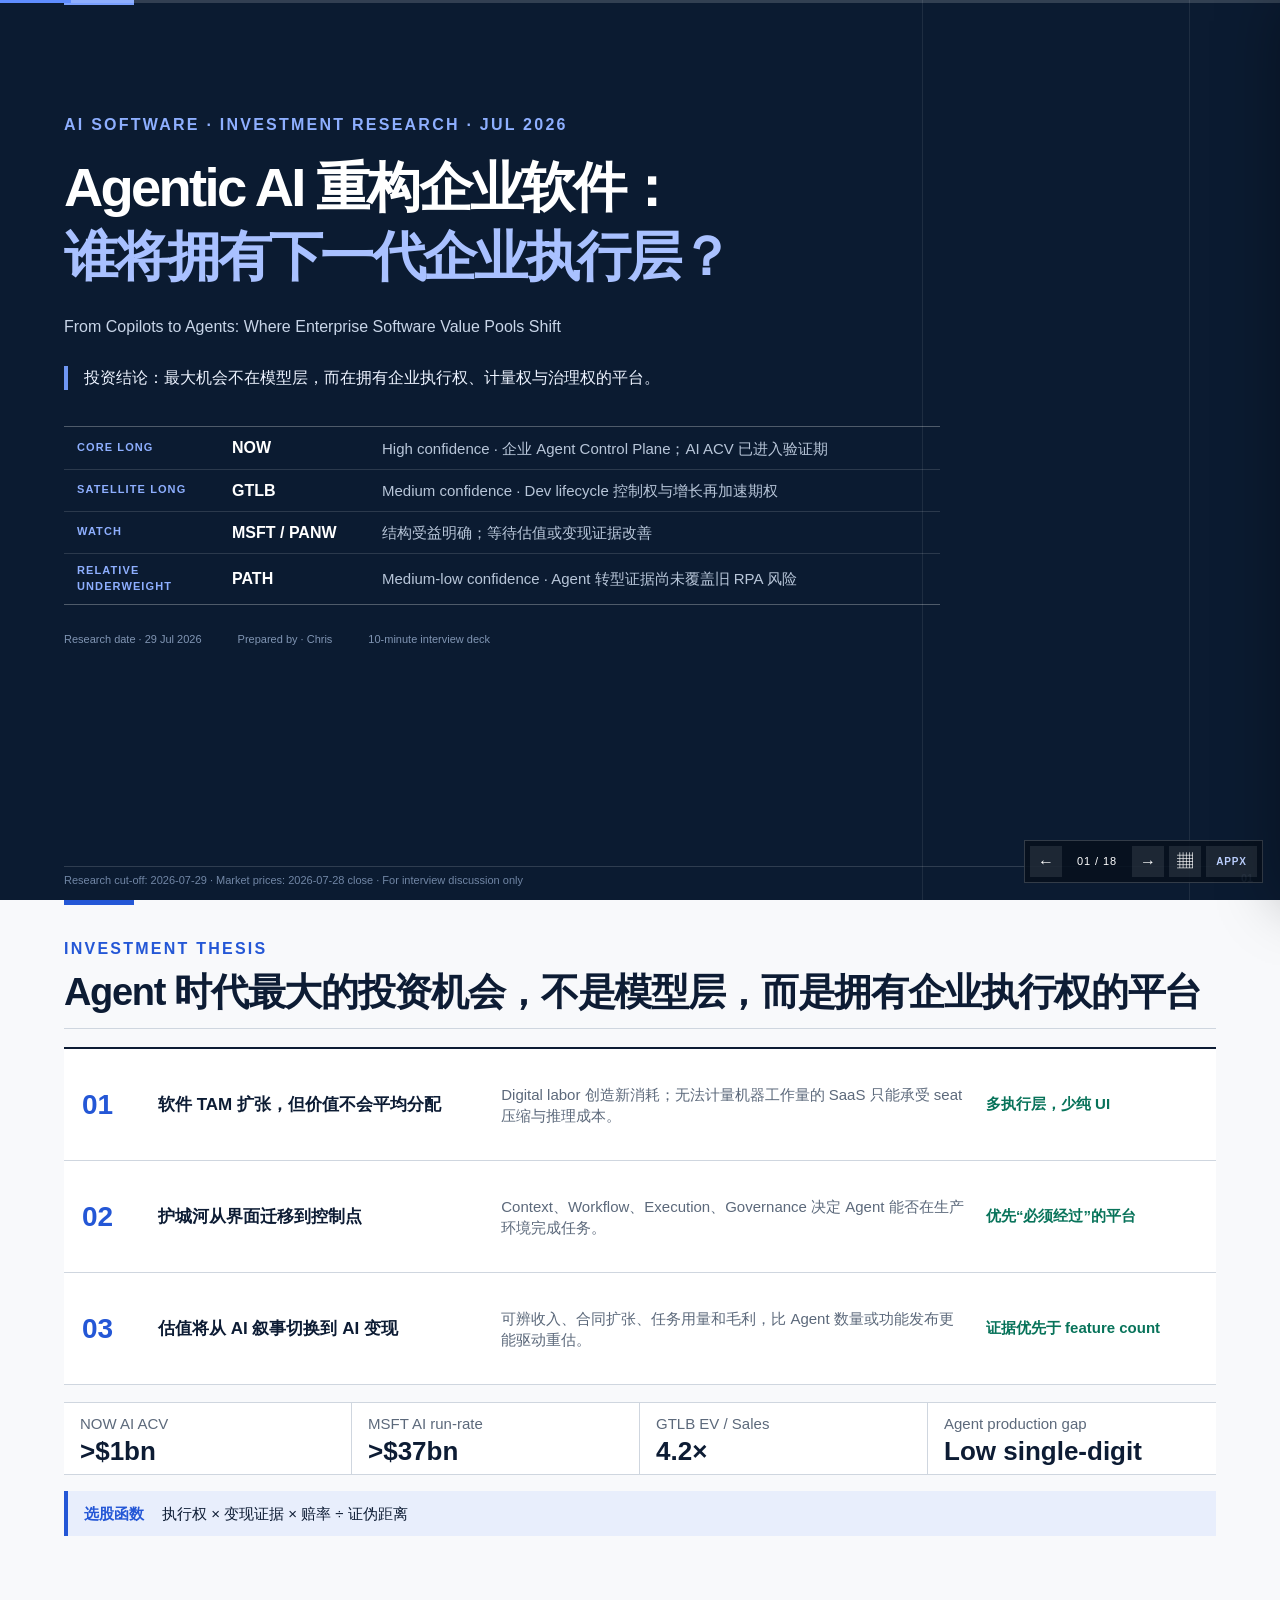
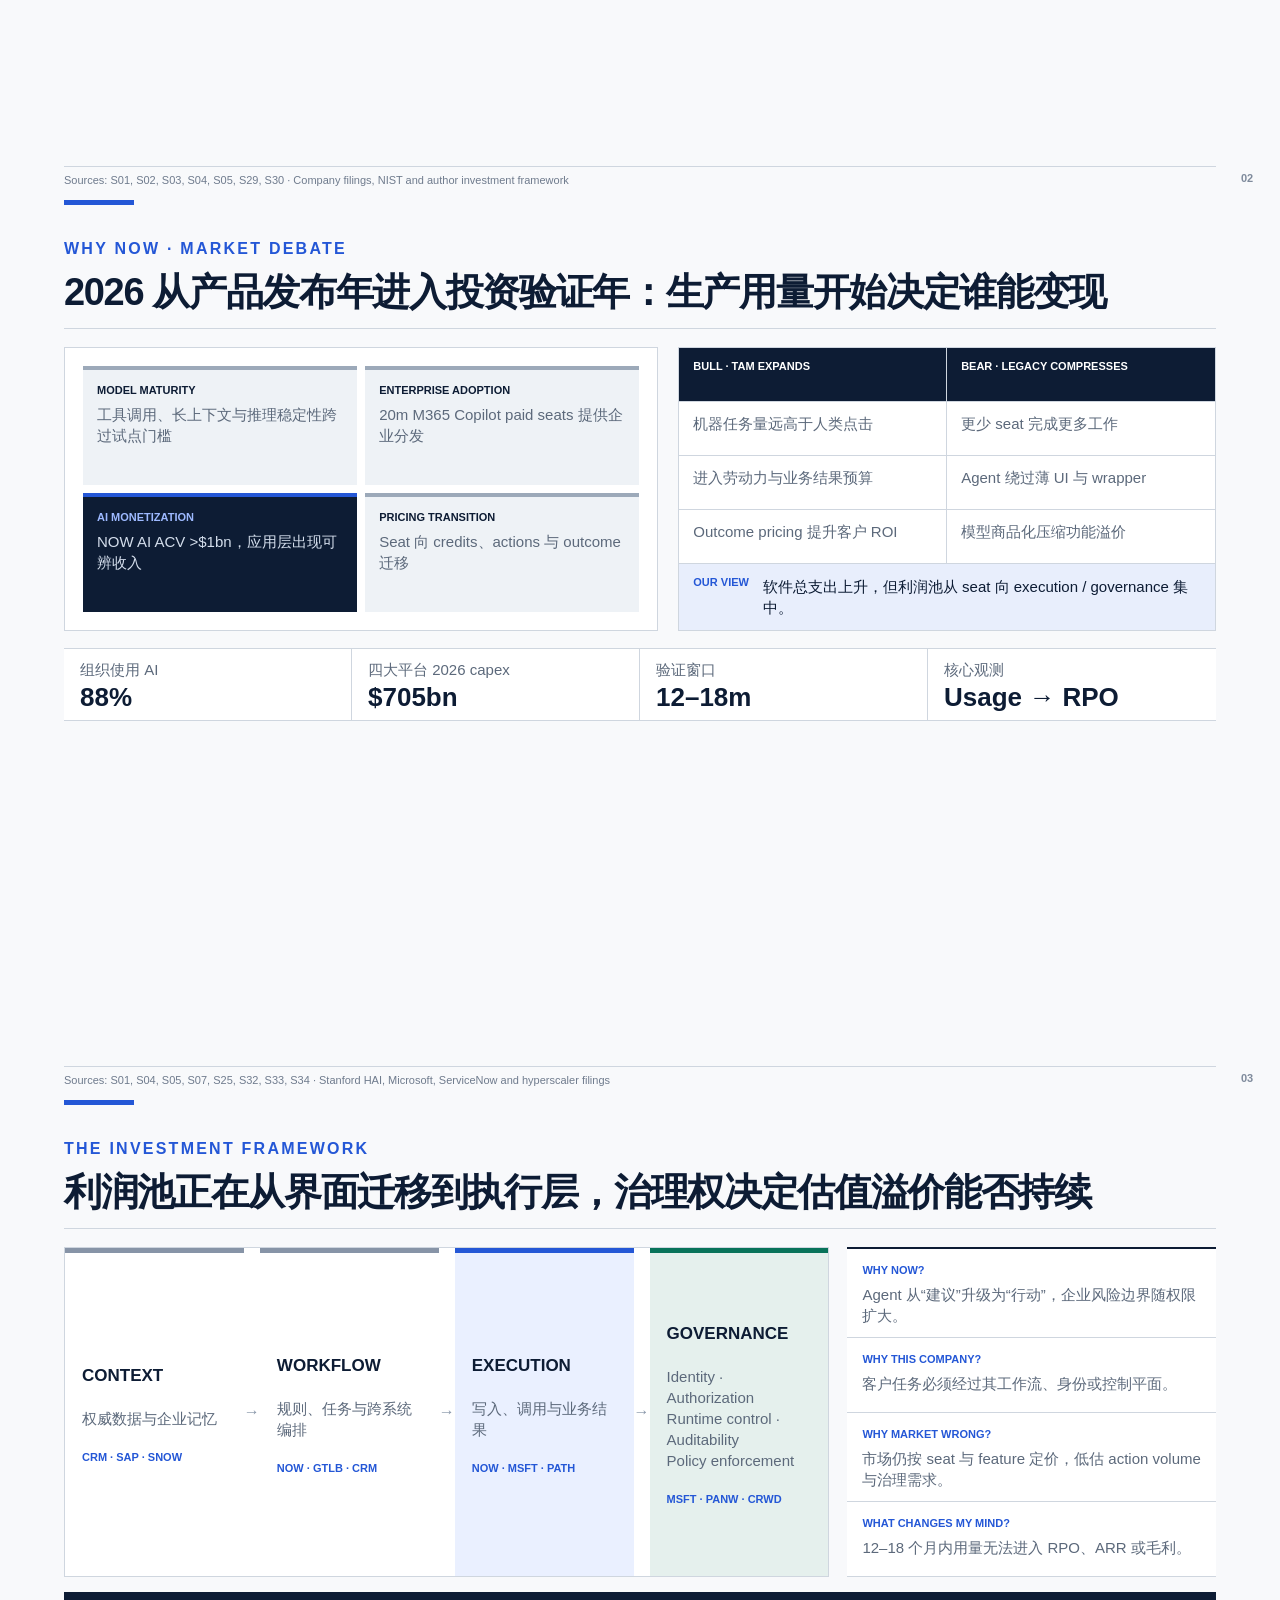
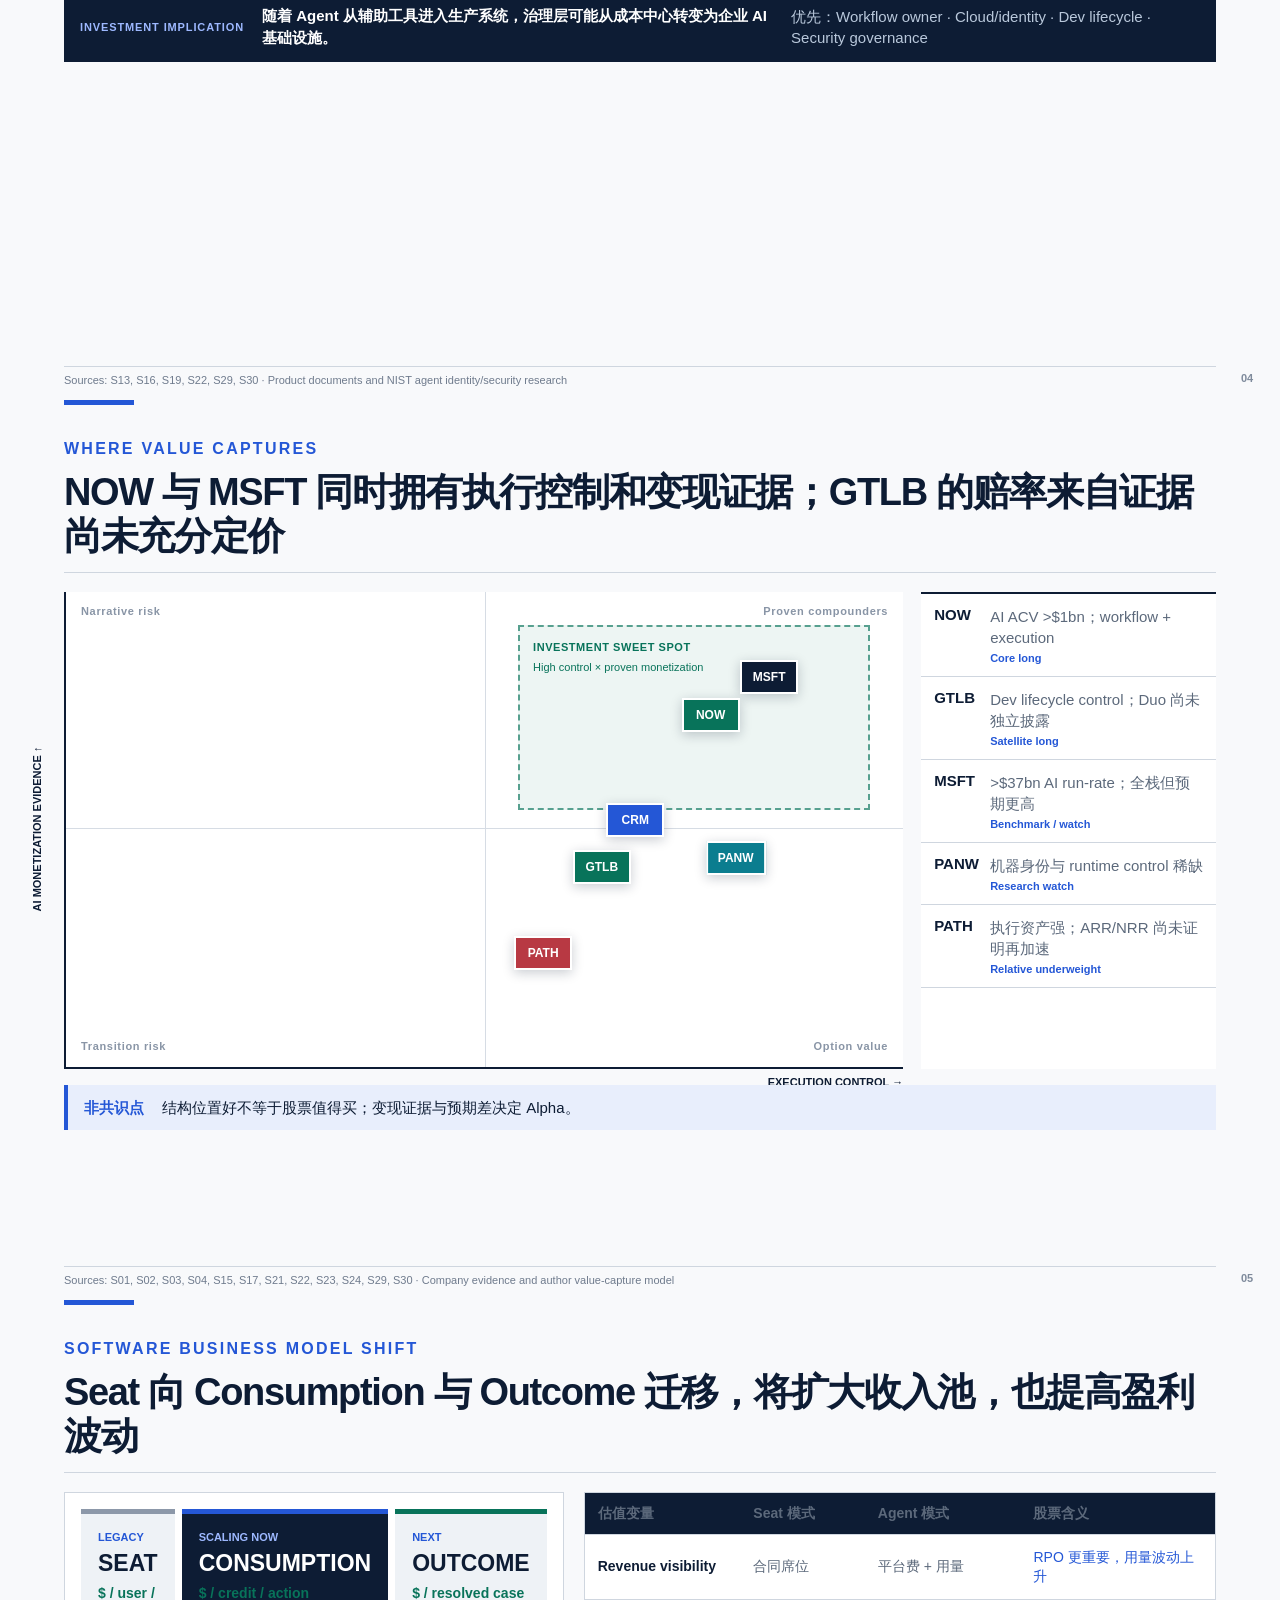
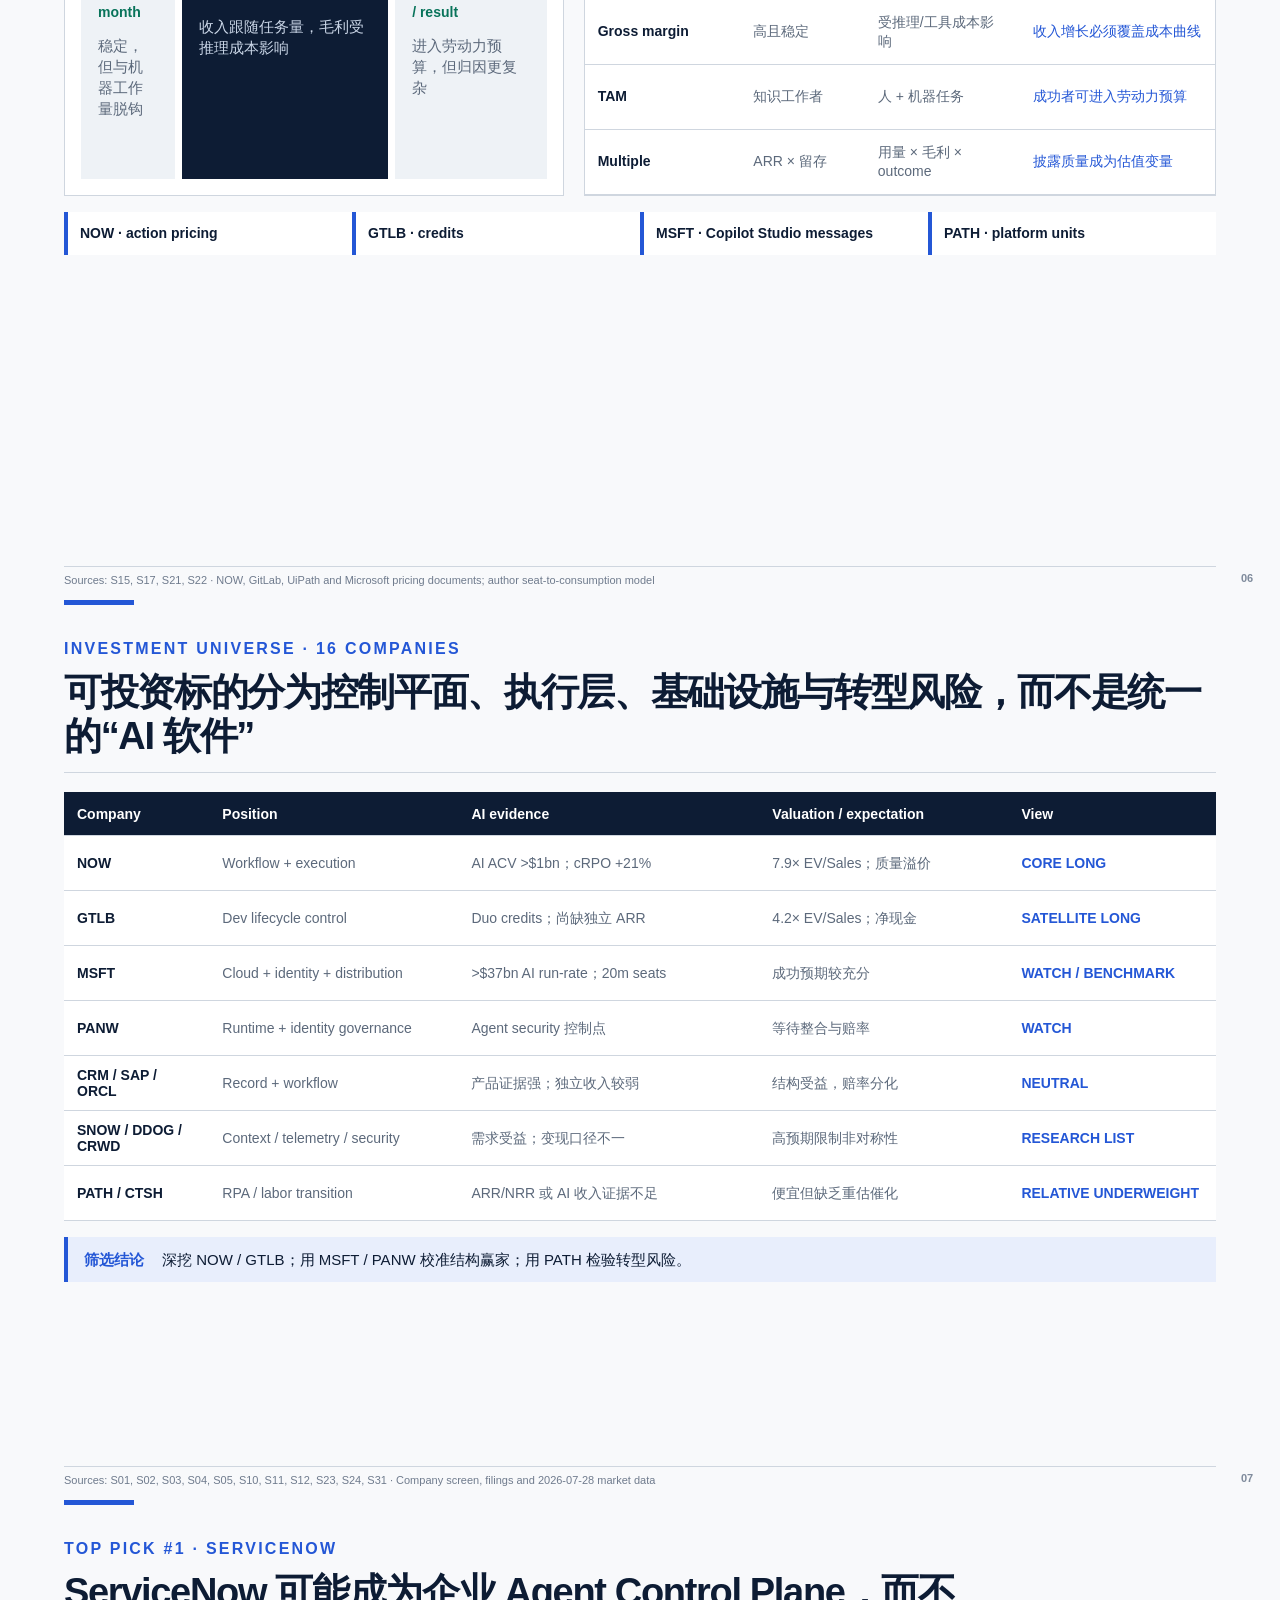
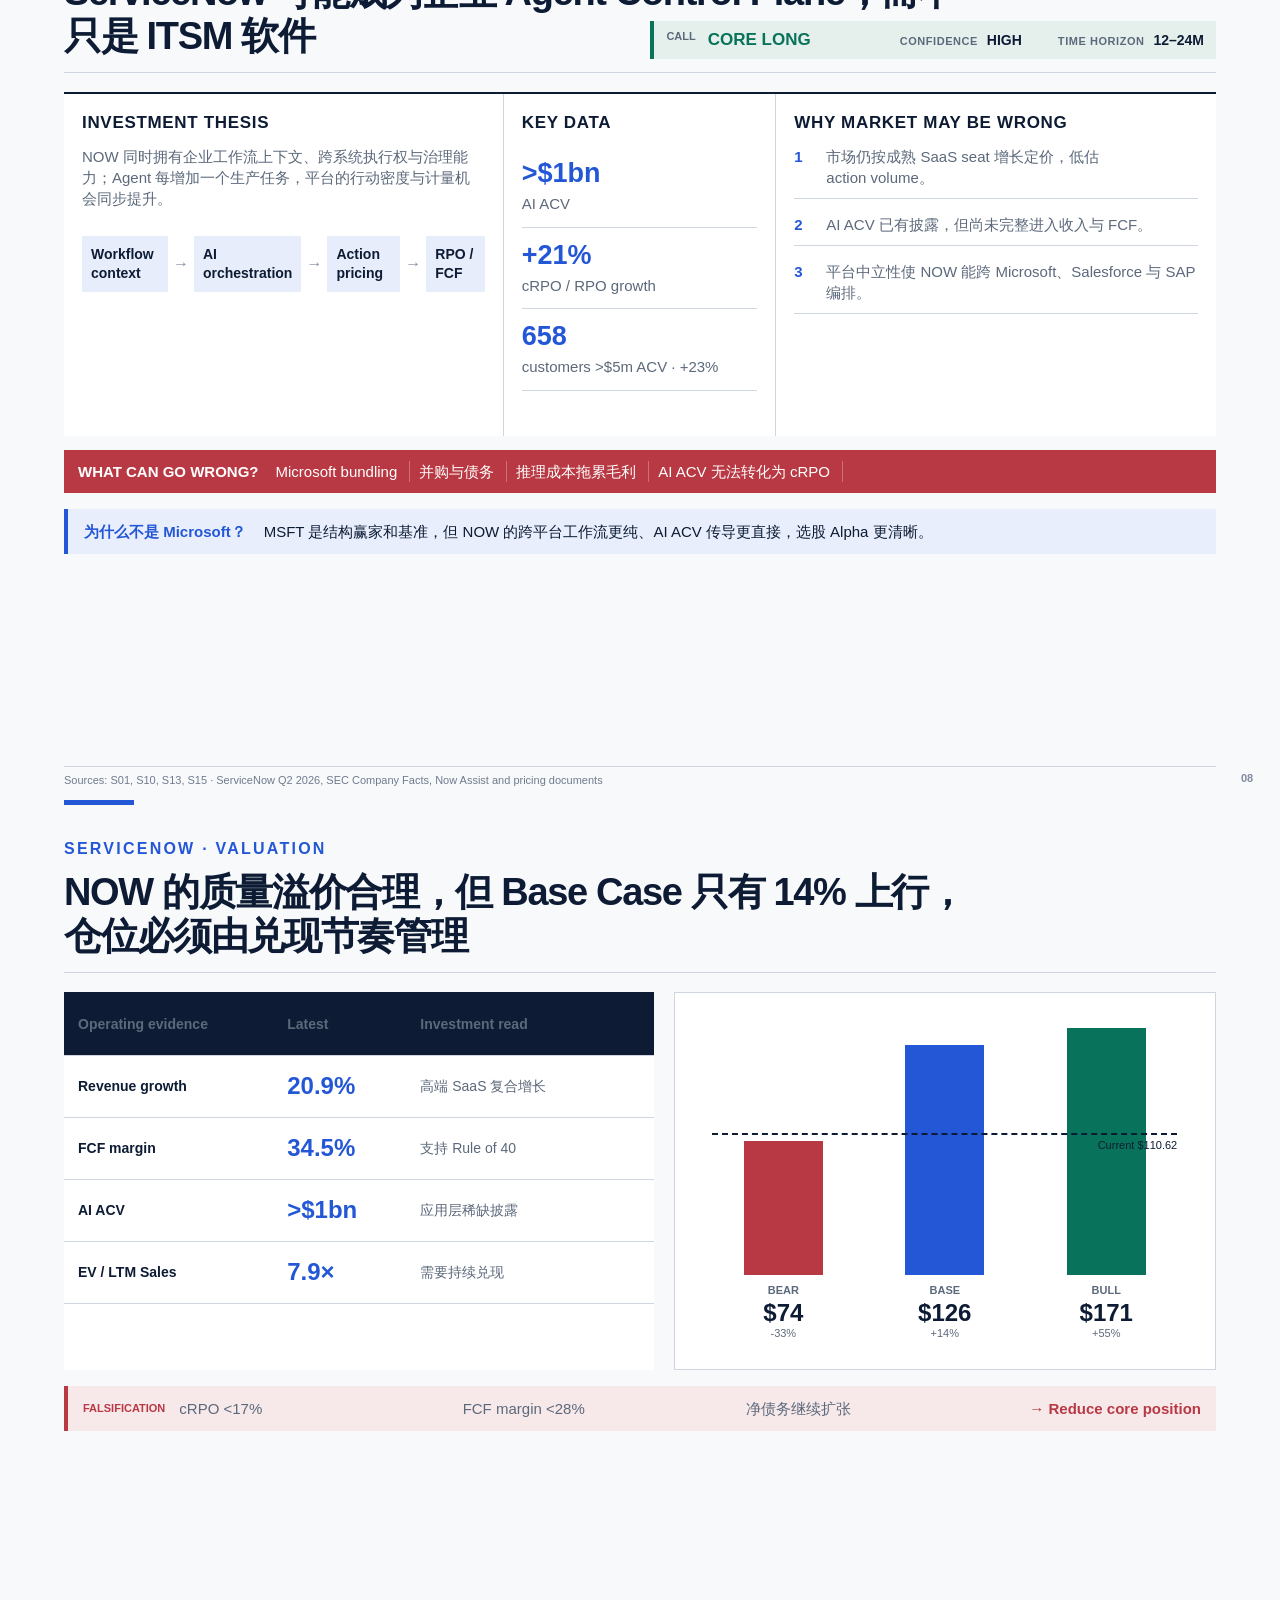
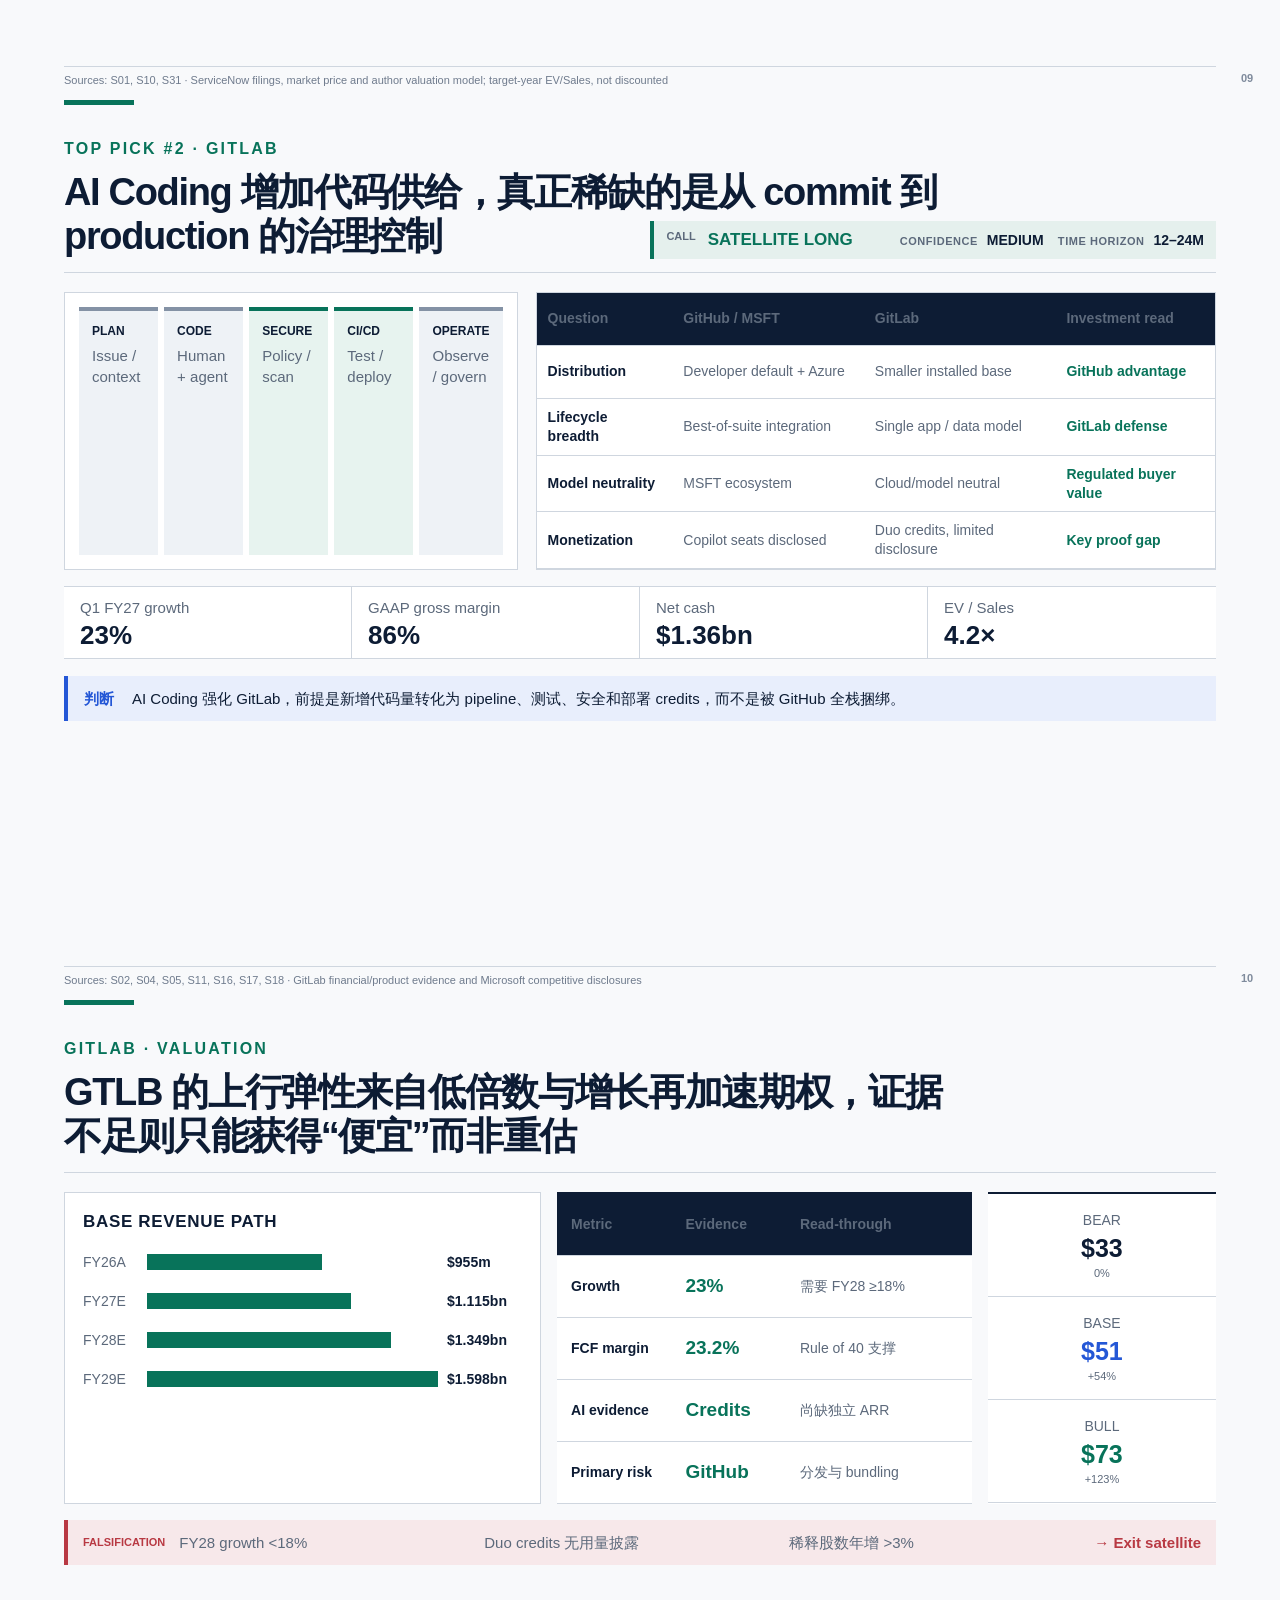
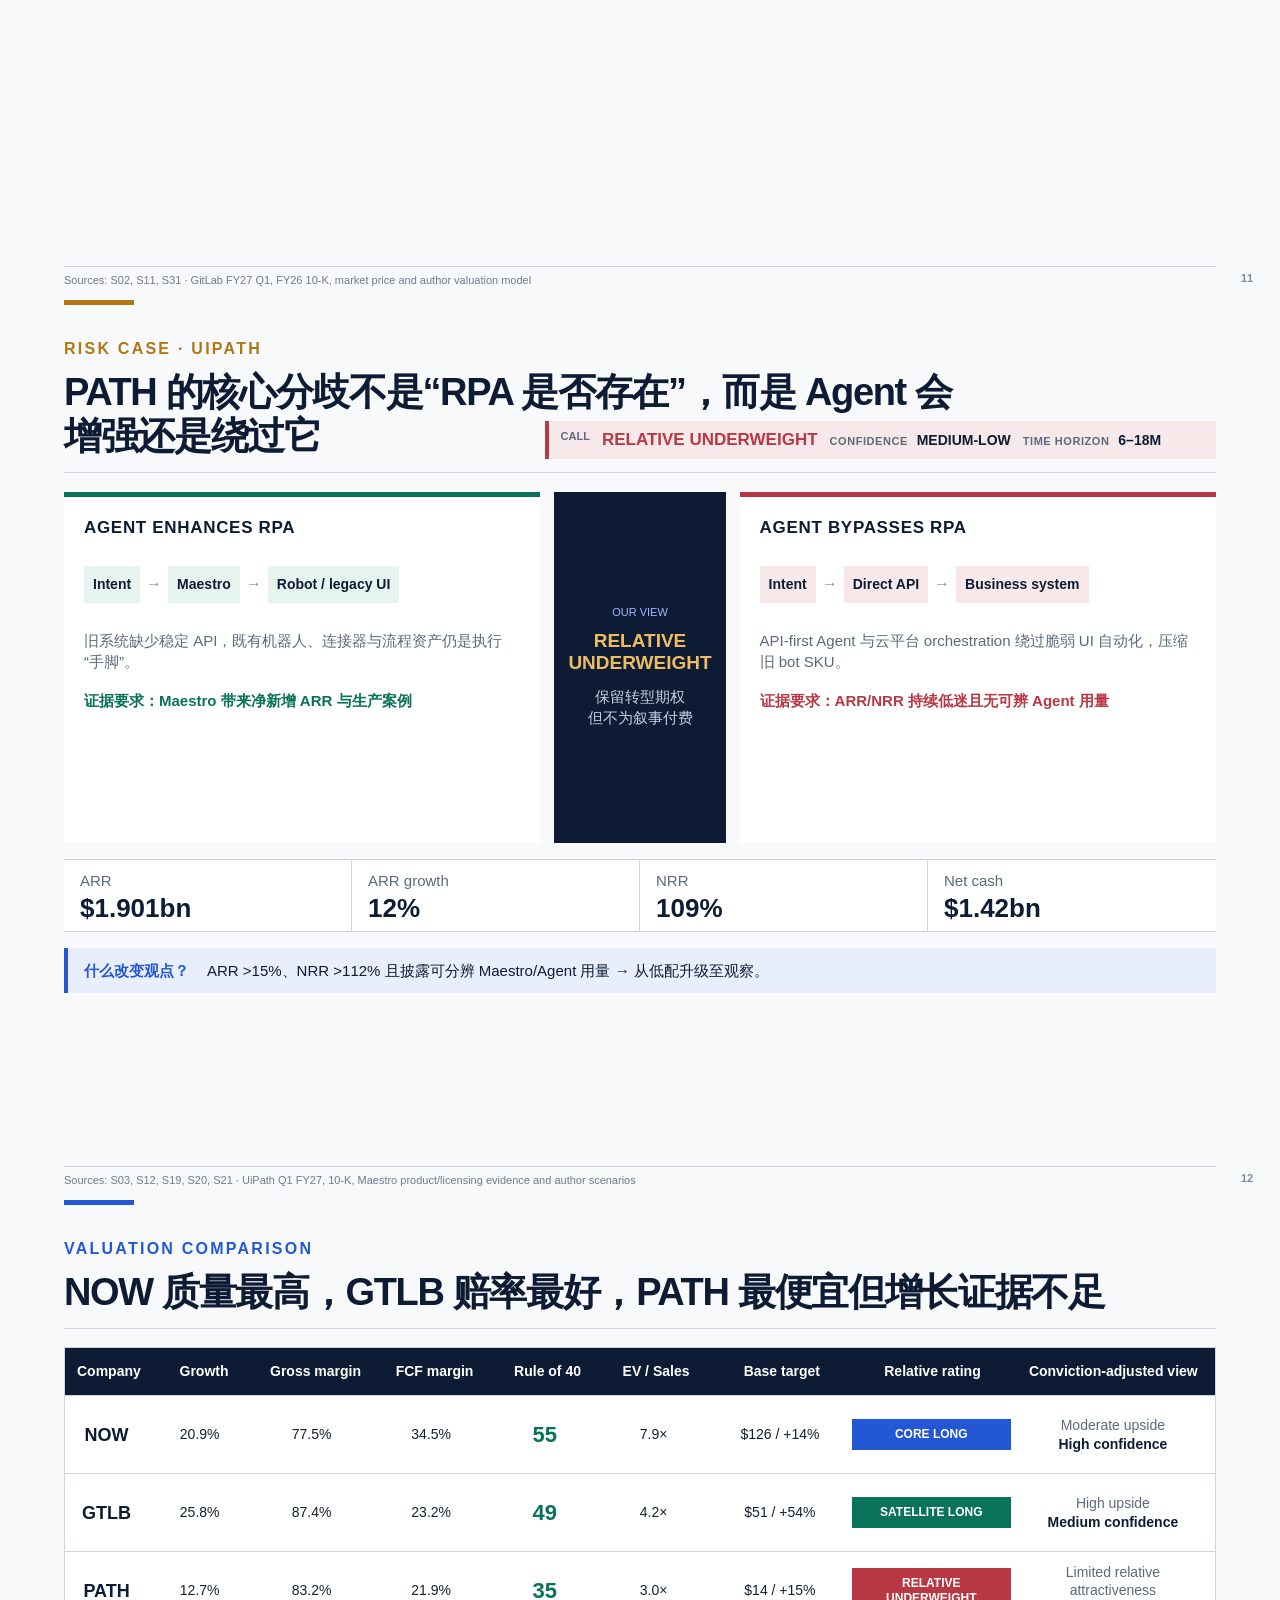
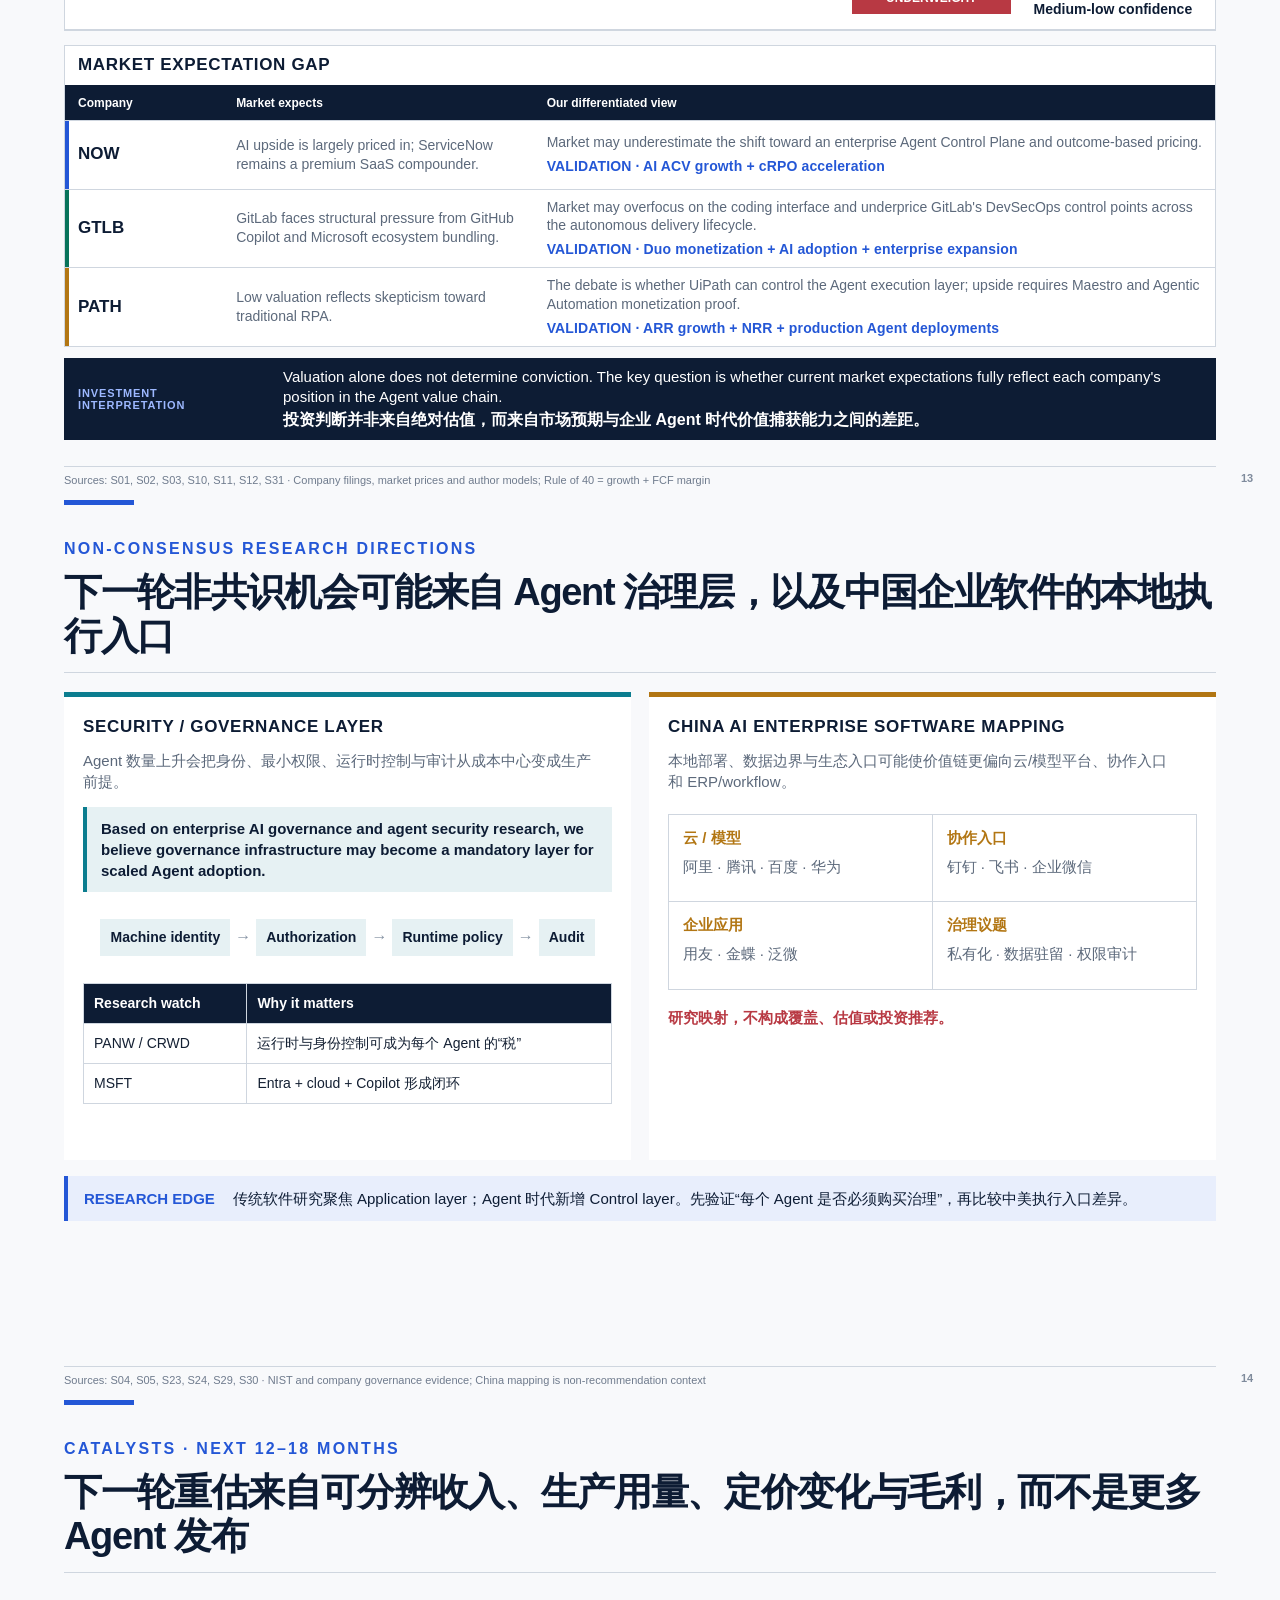
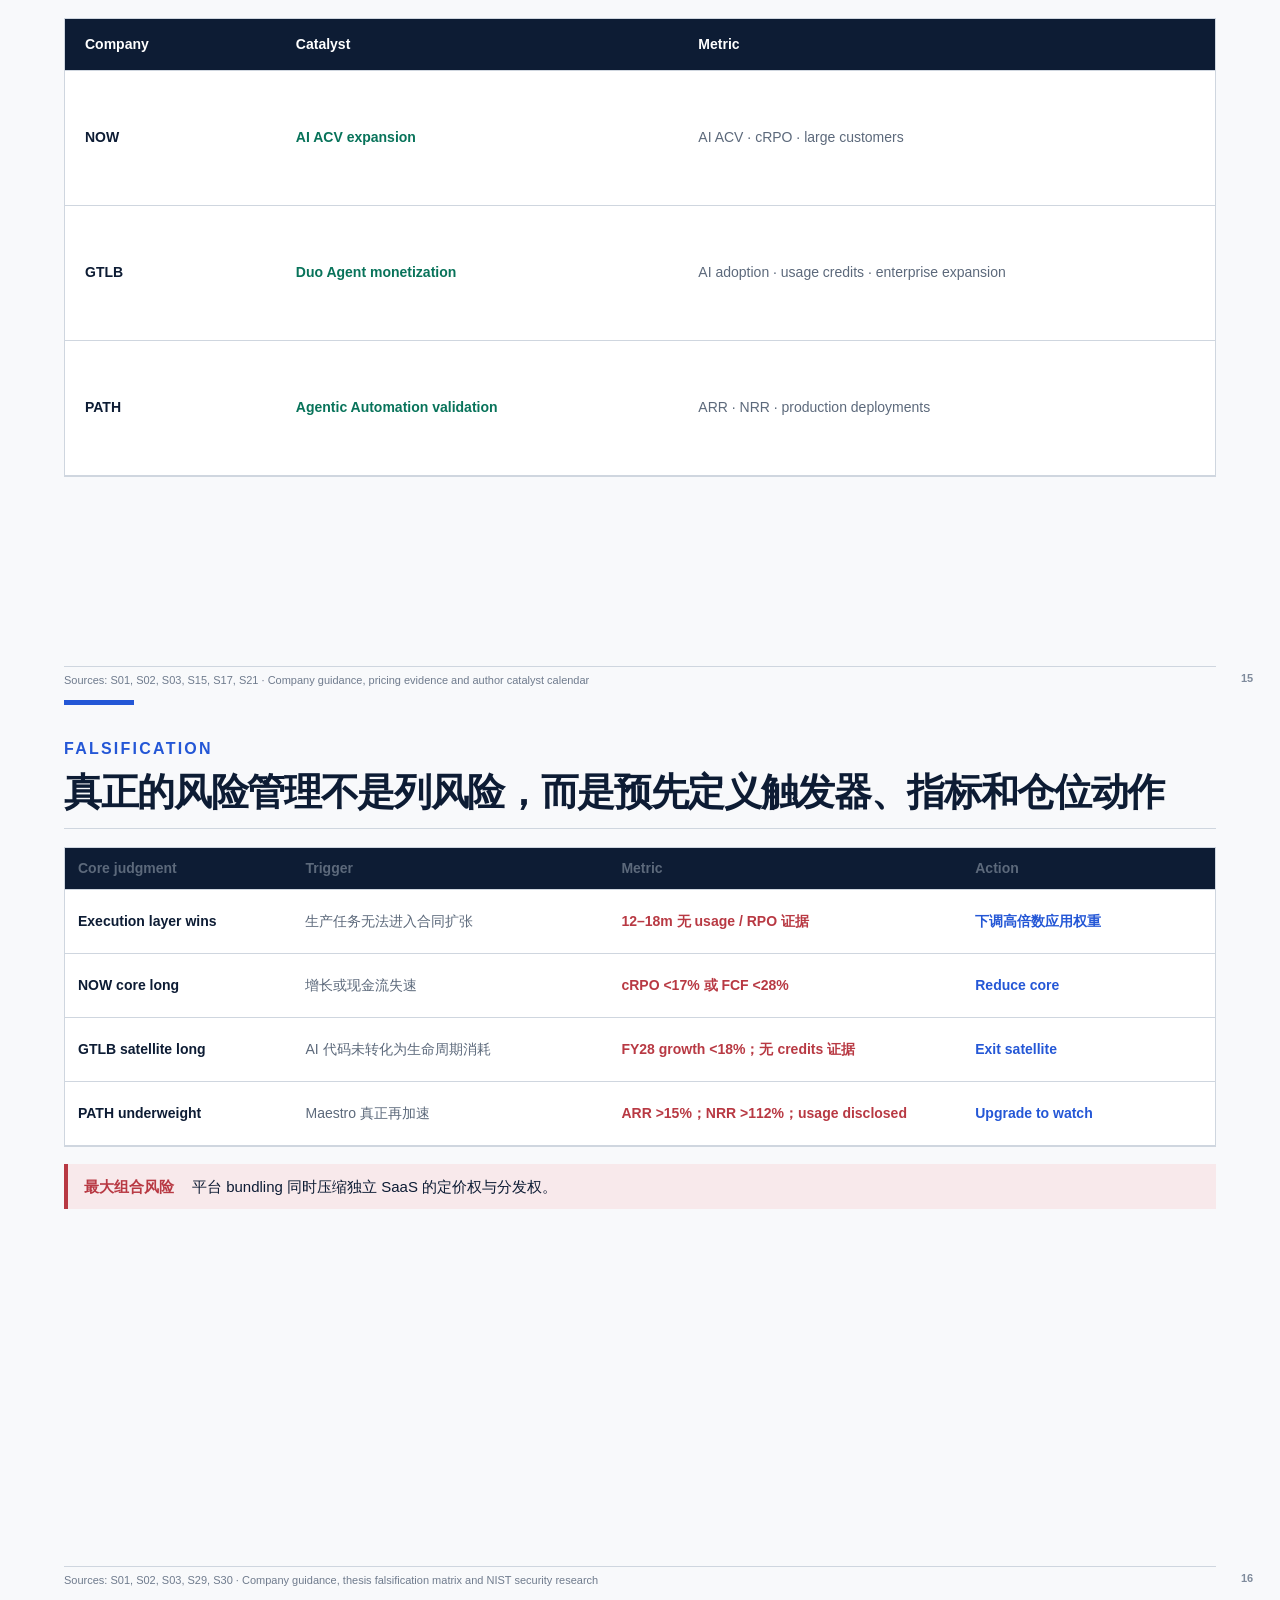
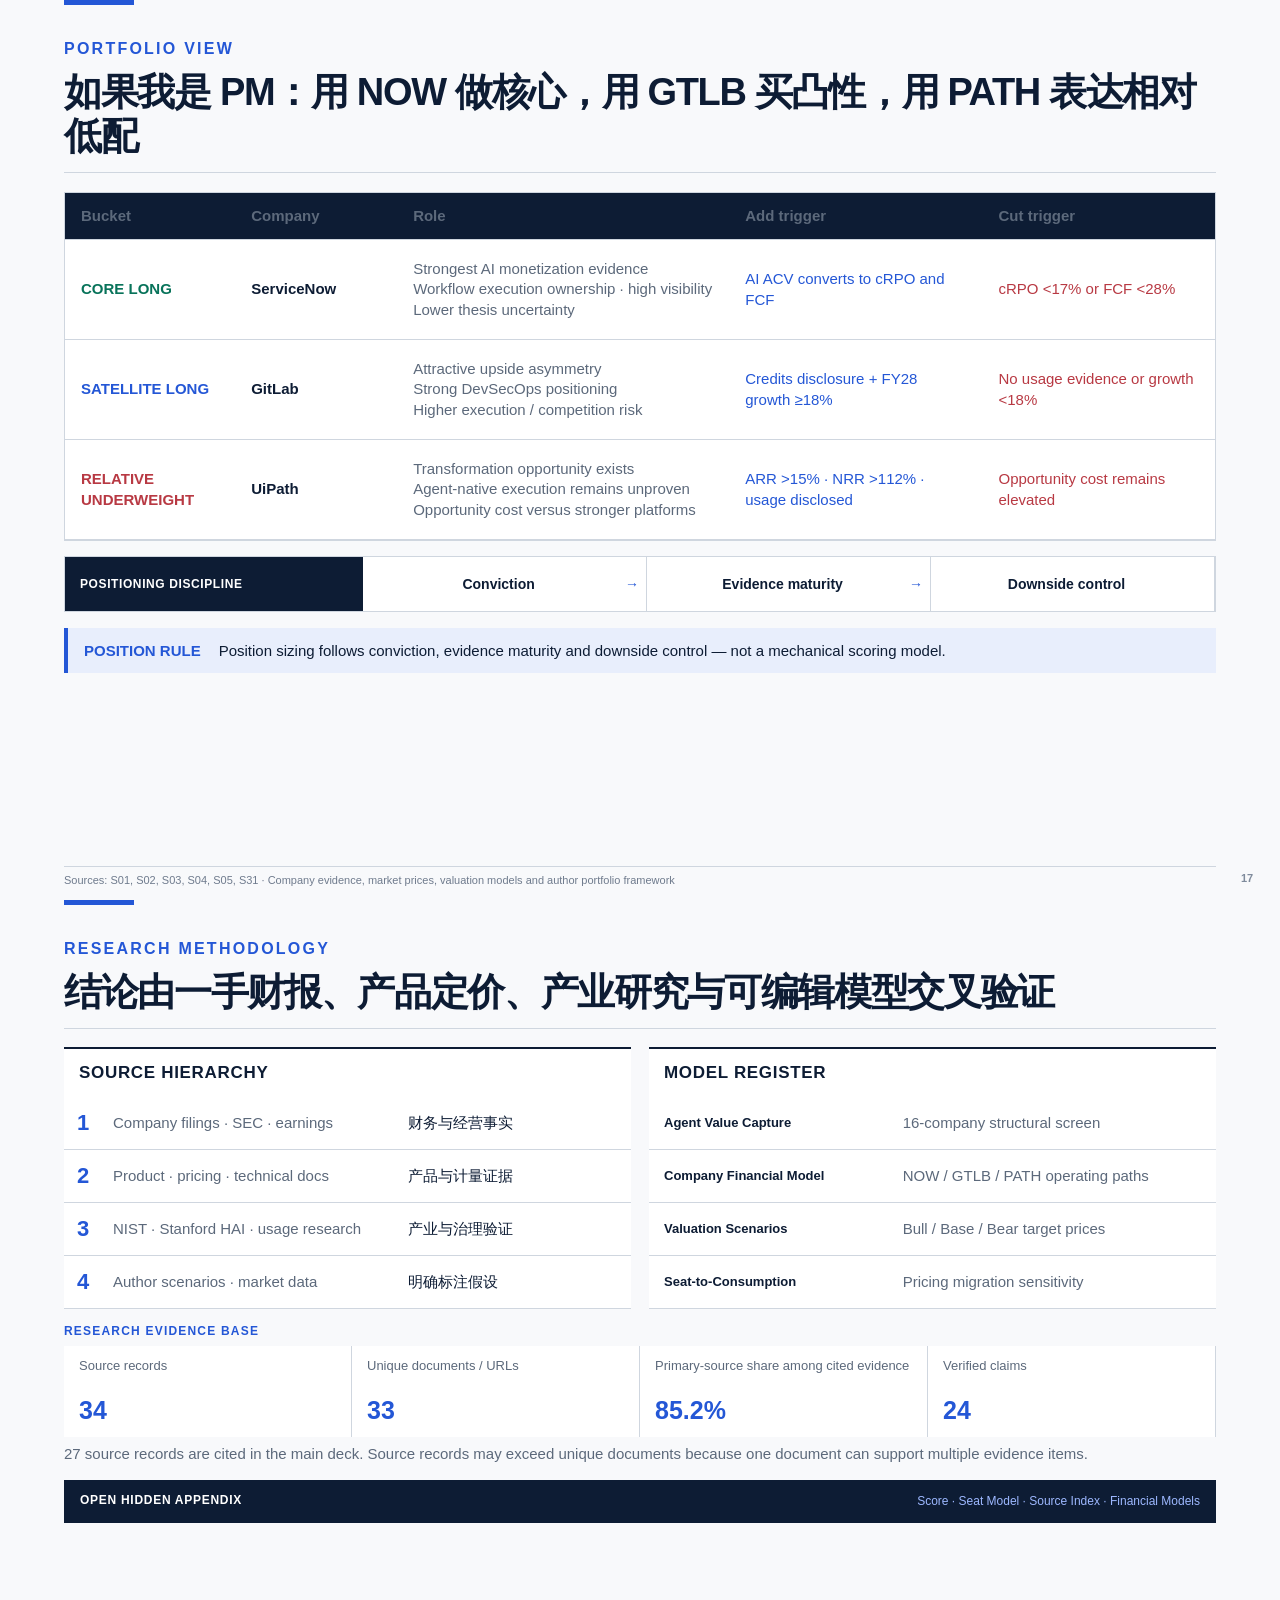
==== commit e2d75744: "Enhance Page 13 expectation gap" ====
--- a/projects/agentic-ai-investment-deck/index.html
+++ b/projects/agentic-ai-investment-deck/index.html
@@ -5,7 +5,7 @@
   <meta name="viewport" content="width=device-width, initial-scale=1" />
   <meta name="description" content="Agentic AI 重构企业软件：面向 AI 产业研究岗位的机构级 Investment Research Deck" />
   <title>Agentic AI 重构企业软件｜Investment Research Deck V2</title>
-  <link rel="stylesheet" href="style.css?v=2.3" />
+  <link rel="stylesheet" href="style.css?v=2.3.1" />
 </head>
 <body>
   <div class="progress" aria-hidden="true"><span id="progress-bar"></span></div>
@@ -397,12 +397,26 @@
         <div class="comparison-row gtlb"><b>GTLB</b><span>25.8%</span><span>87.4%</span><span>23.2%</span><strong>49</strong><span>4.2×</span><span>$51 / +54%</span><em>SATELLITE LONG</em><i>High upside<br><b>Medium confidence</b></i></div>
         <div class="comparison-row path"><b>PATH</b><span>12.7%</span><span>83.2%</span><span>21.9%</span><strong>35</strong><span>3.0×</span><span>$14 / +15%</span><em>RELATIVE UNDERWEIGHT</em><i>Limited relative attractiveness<br><b>Medium-low confidence</b></i></div>
       </div>
-      <div class="multiple-bridge">
-        <div><b>NOW · WHY MULTIPLE IS JUSTIFIED</b><span>AI ACV + cRPO + 34.5% FCF margin 提供证据、可见度与盈利质量。</span></div>
-        <div><b>GTLB · EVIDENCE DISCOUNT</b><span>增长期权与净现金支持上行；独立 AI ARR 缺失、竞争与波动限制核心仓位。</span></div>
-        <div><b>PATH · LOW MULTIPLE IS NOT ENOUGH</b><span>低倍数反映增长质量与转型不确定性；Bull Case 依赖尚未验证的 Maestro 再加速。</span></div>
-      </div>
-      <aside class="callout rating-definition"><b>RATING DEFINITION</b><span>Core Long / Satellite / Relative Underweight 是相对组合评级，并非单纯由绝对目标价上行决定。Core 强调证据、盈利质量、下行管理与催化剂确定性；Satellite 强调高弹性但证据和执行风险更高；Relative Underweight 表示相对低配，不等于预测绝对负收益。</span></aside>
+      <div class="expectation-gap">
+        <h3>MARKET EXPECTATION GAP</h3>
+        <div class="expectation-row head"><span>Company</span><span>Market expects</span><span>Our differentiated view</span></div>
+        <div class="expectation-row now">
+          <b>NOW</b>
+          <span>AI upside is largely priced in; ServiceNow remains a premium SaaS compounder.</span>
+          <span>Market may underestimate the shift toward an enterprise Agent Control Plane and outcome-based pricing.<em>VALIDATION · AI ACV growth + cRPO acceleration</em></span>
+        </div>
+        <div class="expectation-row gtlb">
+          <b>GTLB</b>
+          <span>GitLab faces structural pressure from GitHub Copilot and Microsoft ecosystem bundling.</span>
+          <span>Market may overfocus on the coding interface and underprice GitLab's DevSecOps control points across the autonomous delivery lifecycle.<em>VALIDATION · Duo monetization + AI adoption + enterprise expansion</em></span>
+        </div>
+        <div class="expectation-row path">
+          <b>PATH</b>
+          <span>Low valuation reflects skepticism toward traditional RPA.</span>
+          <span>The debate is whether UiPath can control the Agent execution layer; upside requires Maestro and Agentic Automation monetization proof.<em>VALIDATION · ARR growth + NRR + production Agent deployments</em></span>
+        </div>
+      </div>
+      <aside class="investment-interpretation"><b>INVESTMENT INTERPRETATION</b><span>Valuation alone does not determine conviction. The key question is whether current market expectations fully reflect each company's position in the Agent value chain.<strong>投资判断并非来自绝对估值，而来自市场预期与企业 Agent 时代价值捕获能力之间的差距。</strong></span></aside>
       <footer class="source">Sources: S01, S02, S03, S10, S11, S12, S31 · Company filings, market prices and author models; Rule of 40 = growth + FCF margin</footer>
       <span class="slide-no">13</span>
     </section>
--- a/projects/agentic-ai-investment-deck/style.css
+++ b/projects/agentic-ai-investment-deck/style.css
@@ -523,6 +523,23 @@
 .comparison-row em { font-size: 12px; line-height: 1.25; }
 .comparison-row i { color: var(--muted); font-size: 14px; font-style: normal; line-height: 1.35; }
 .comparison-row i b { color: var(--navy); font-size: 14px; }
+.expectation-gap { margin-top: 14px; border: 1px solid var(--line); background: #fff; }
+.expectation-gap > h3 { margin: 0; padding: 8px 13px; color: var(--navy); border-bottom: 2px solid var(--navy); font-size: 17px; letter-spacing: .04em; }
+.expectation-row { display: grid; grid-template-columns: .55fr 1.08fr 2.37fr; min-height: 69px; align-items: center; border-bottom: 1px solid var(--line); }
+.expectation-row:last-child { border-bottom: 0; }
+.expectation-row > * { padding: 8px 13px; font-size: 14px; line-height: 1.35; }
+.expectation-row > b { color: var(--navy); font-size: 17px; }
+.expectation-row > span { color: var(--muted); }
+.expectation-row em { display: block; margin-top: 5px; color: var(--blue); font-size: 14px; font-style: normal; font-weight: 800; letter-spacing: .01em; }
+.expectation-row.head { min-height: 34px; color: #fff; background: var(--navy); font-weight: 800; }
+.expectation-row.head > * { color: #fff; font-size: 12px; }
+.expectation-row.now { box-shadow: inset 4px 0 var(--blue); }
+.expectation-row.gtlb { box-shadow: inset 4px 0 var(--green); }
+.expectation-row.path { box-shadow: inset 4px 0 var(--amber); }
+.investment-interpretation { display: grid; grid-template-columns: 190px 1fr; gap: 15px; align-items: center; margin-top: 11px; padding: 9px 14px; color: #fff; background: var(--navy); }
+.investment-interpretation > b { color: #9db8ff; font-size: 11px; letter-spacing: .08em; }
+.investment-interpretation > span { font-size: 15px; line-height: 1.35; }
+.investment-interpretation strong { display: block; margin-top: 2px; color: #fff; font-size: 16px; }
 .multiple-bridge { grid-template-columns: repeat(3, 1fr); }
 .multiple-bridge b { font-size: 13px; }
 .portfolio-table > div { grid-template-columns: .82fr .78fr 1.6fr 1.22fr 1.12fr; }
@@ -672,8 +689,9 @@
   .china-map div { border-right: 0; }
   .universe-matrix { height: auto; grid-template-columns: 1fr; }
   .universe-cell { border-right: 0; border-bottom: 1px solid var(--line) !important; }
-  .comparison-table, .catalyst-table, .falsification-table, .portfolio-table, .valuation-bridge, .screen-table, .competitive-table { max-width: 100%; overflow-x: auto; }
-  .comparison-row, .catalyst-table > div, .falsification-table > div, .portfolio-table > div, .valuation-bridge > div, .screen-table > div, .competitive-table > div { min-width: 820px; }
+  .comparison-table, .expectation-gap, .catalyst-table, .falsification-table, .portfolio-table, .valuation-bridge, .screen-table, .competitive-table { max-width: 100%; overflow-x: auto; }
+  .comparison-row, .expectation-row, .catalyst-table > div, .falsification-table > div, .portfolio-table > div, .valuation-bridge > div, .screen-table > div, .competitive-table > div { min-width: 820px; }
+  .investment-interpretation { grid-template-columns: 1fr; }
   .catalyst-table > div { min-width: 620px; }
   .appendix-drawer { width: 100vw; }
 }
@@ -683,6 +701,7 @@
     padding-top: 22px;
     padding-bottom: 46px;
   }
+  .slide[data-title="Valuation Comparison"] { padding-bottom: 34px; }
   h2 {
     font-size: 30px;
   }
@@ -705,8 +724,14 @@
     margin-top: 9px;
   }
   .callout { padding-top: 8px; padding-bottom: 8px; }
-  .comparison-row { min-height: 62px; }
+  .comparison-row { min-height: 58px; }
   .comparison-row.head { min-height: 40px; }
+  .expectation-gap { margin-top: 9px; }
+  .expectation-gap > h3 { padding-top: 5px; padding-bottom: 5px; }
+  .expectation-row { min-height: 54px; }
+  .expectation-row.head { min-height: 30px; }
+  .expectation-row > * { padding-top: 5px; padding-bottom: 5px; }
+  .investment-interpretation { margin-top: 7px; padding-top: 6px; padding-bottom: 6px; }
   .portfolio-table > div { min-height: 57px; }
   .method-stats div { padding-top: 8px; padding-bottom: 8px; }
   .method-stats span { min-height: 32px; }
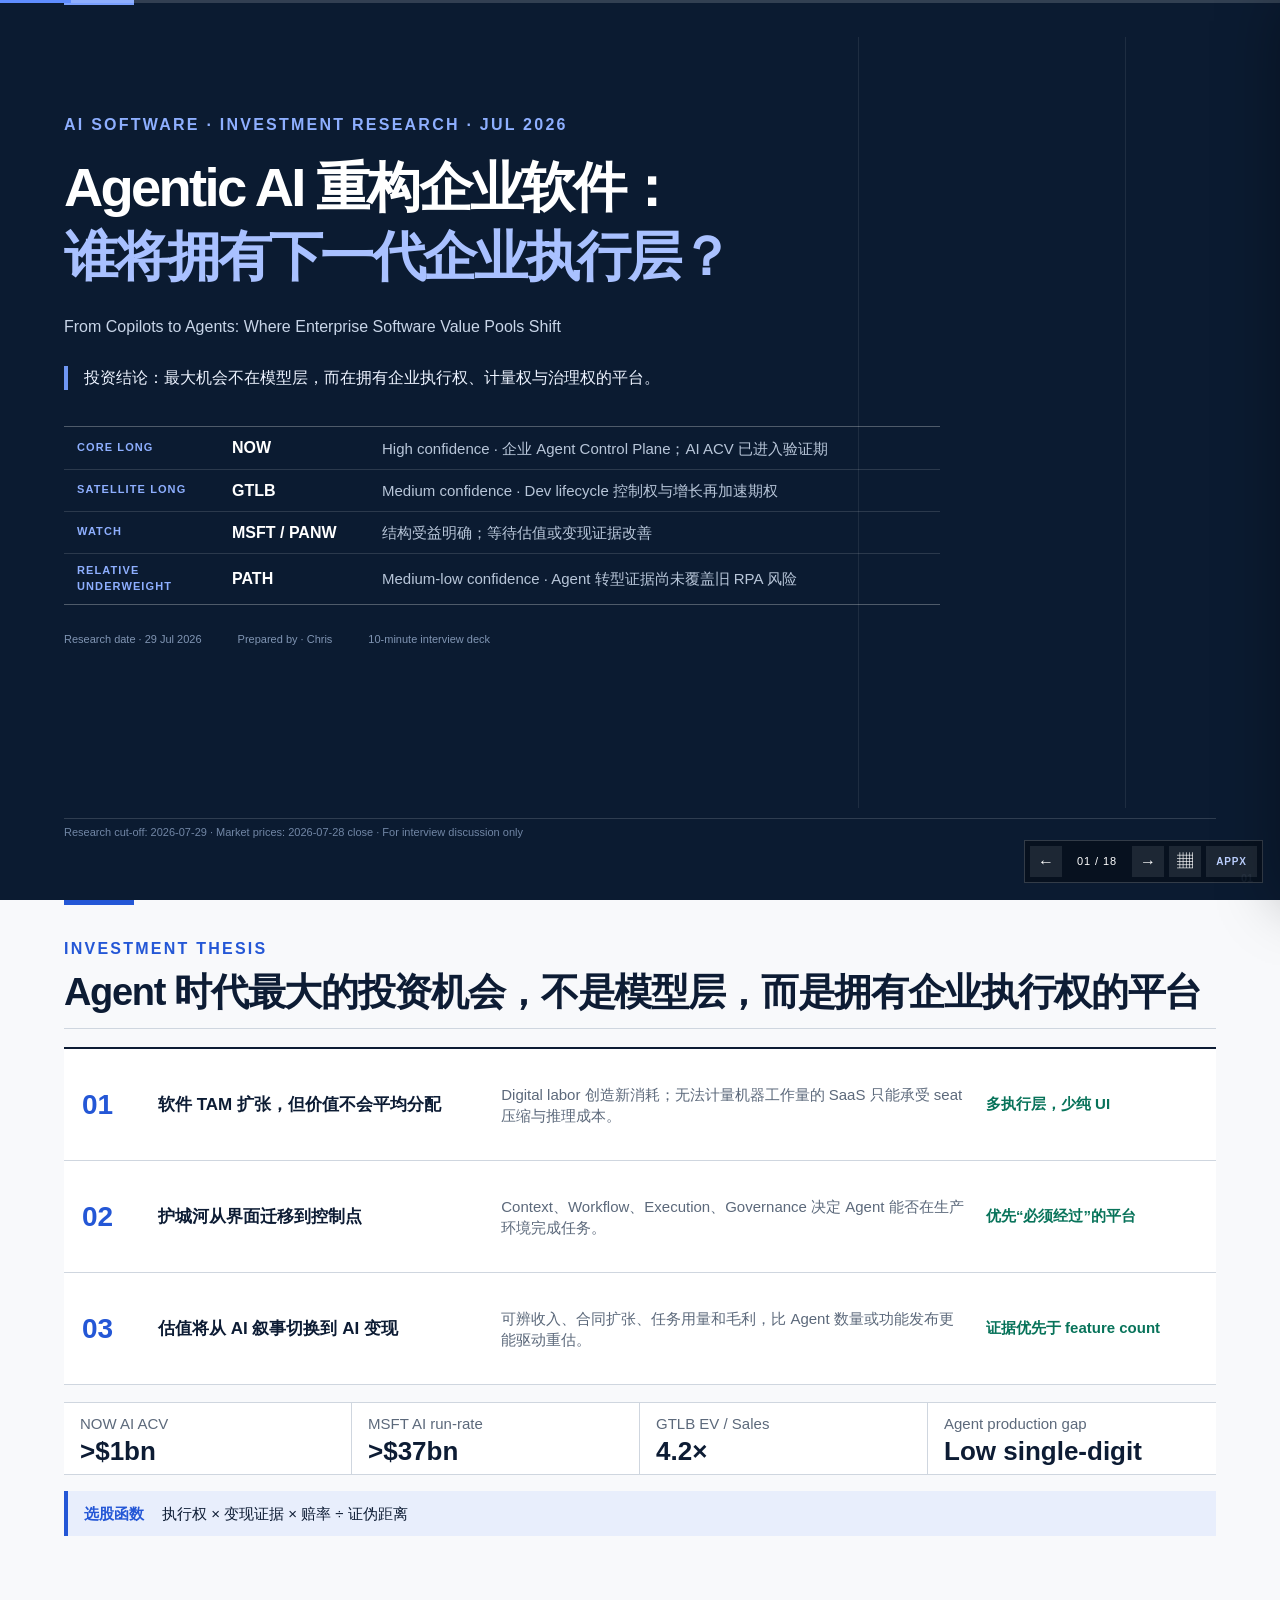
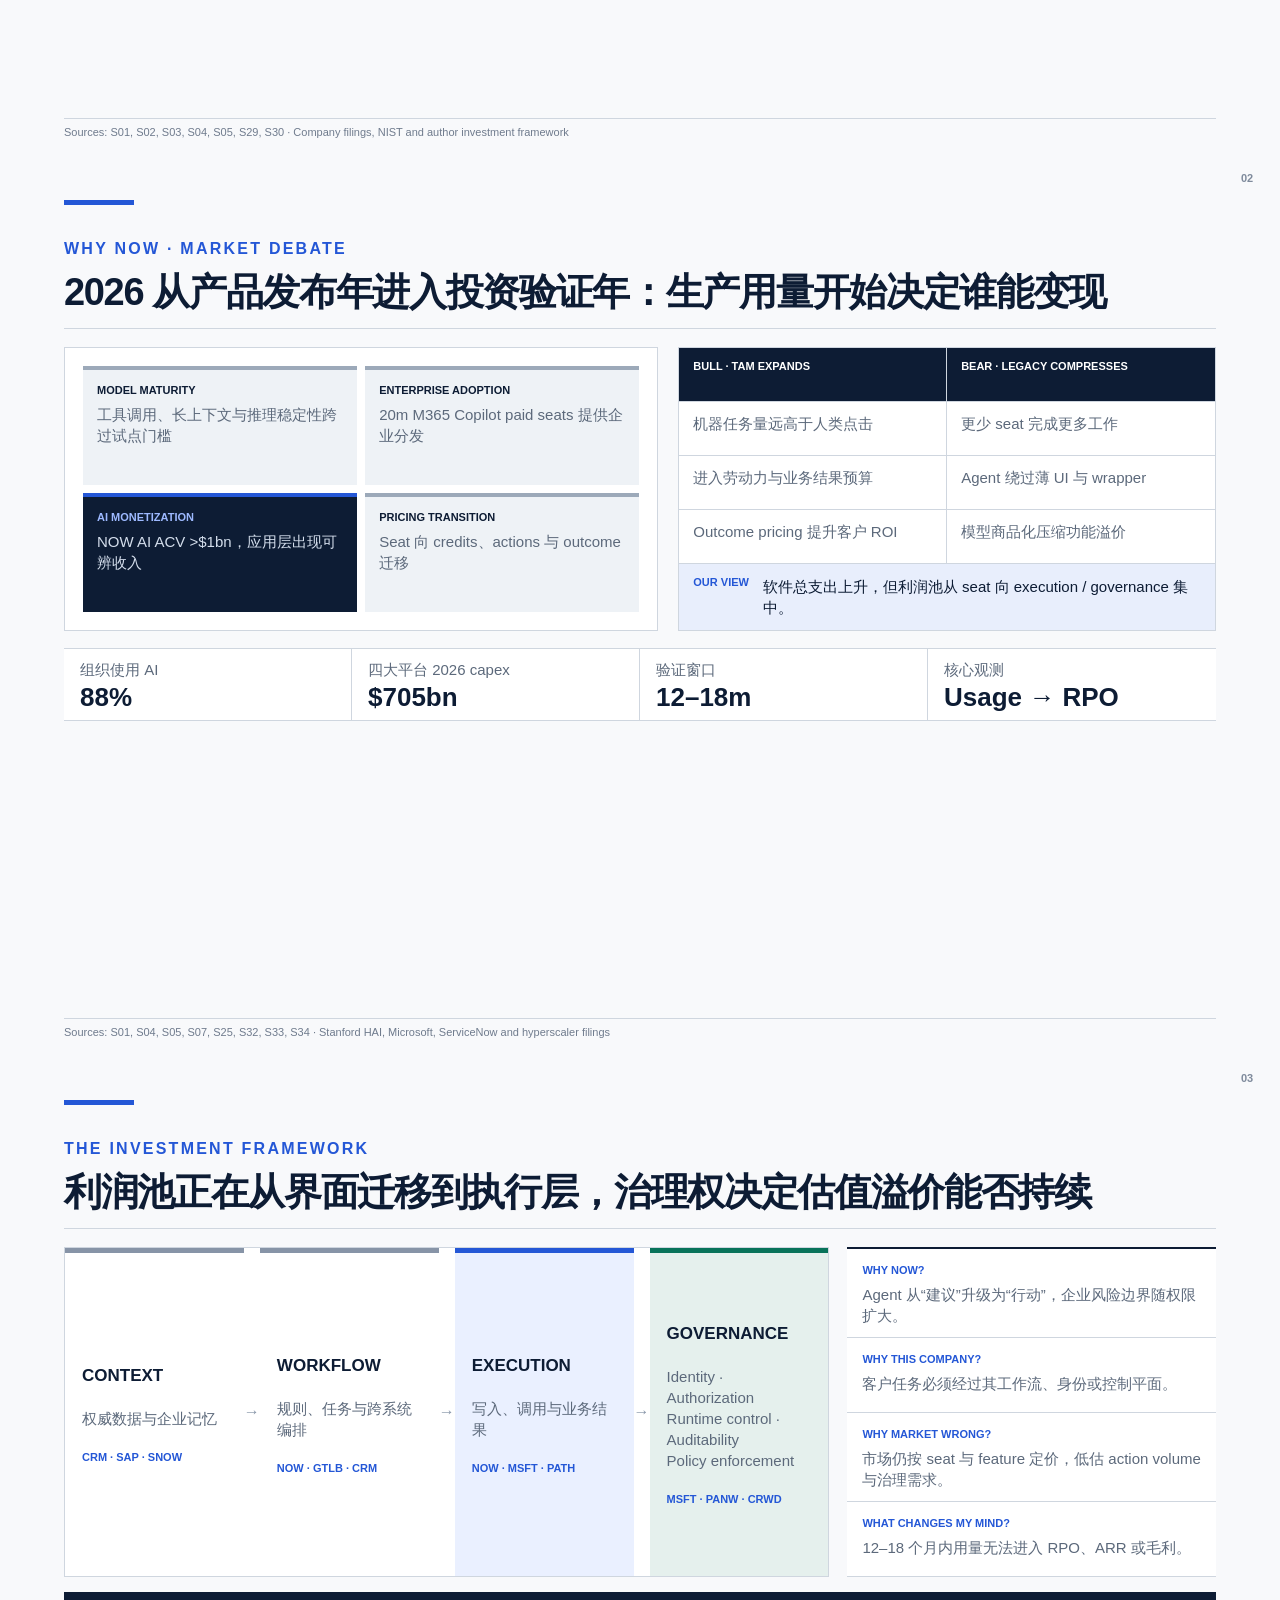
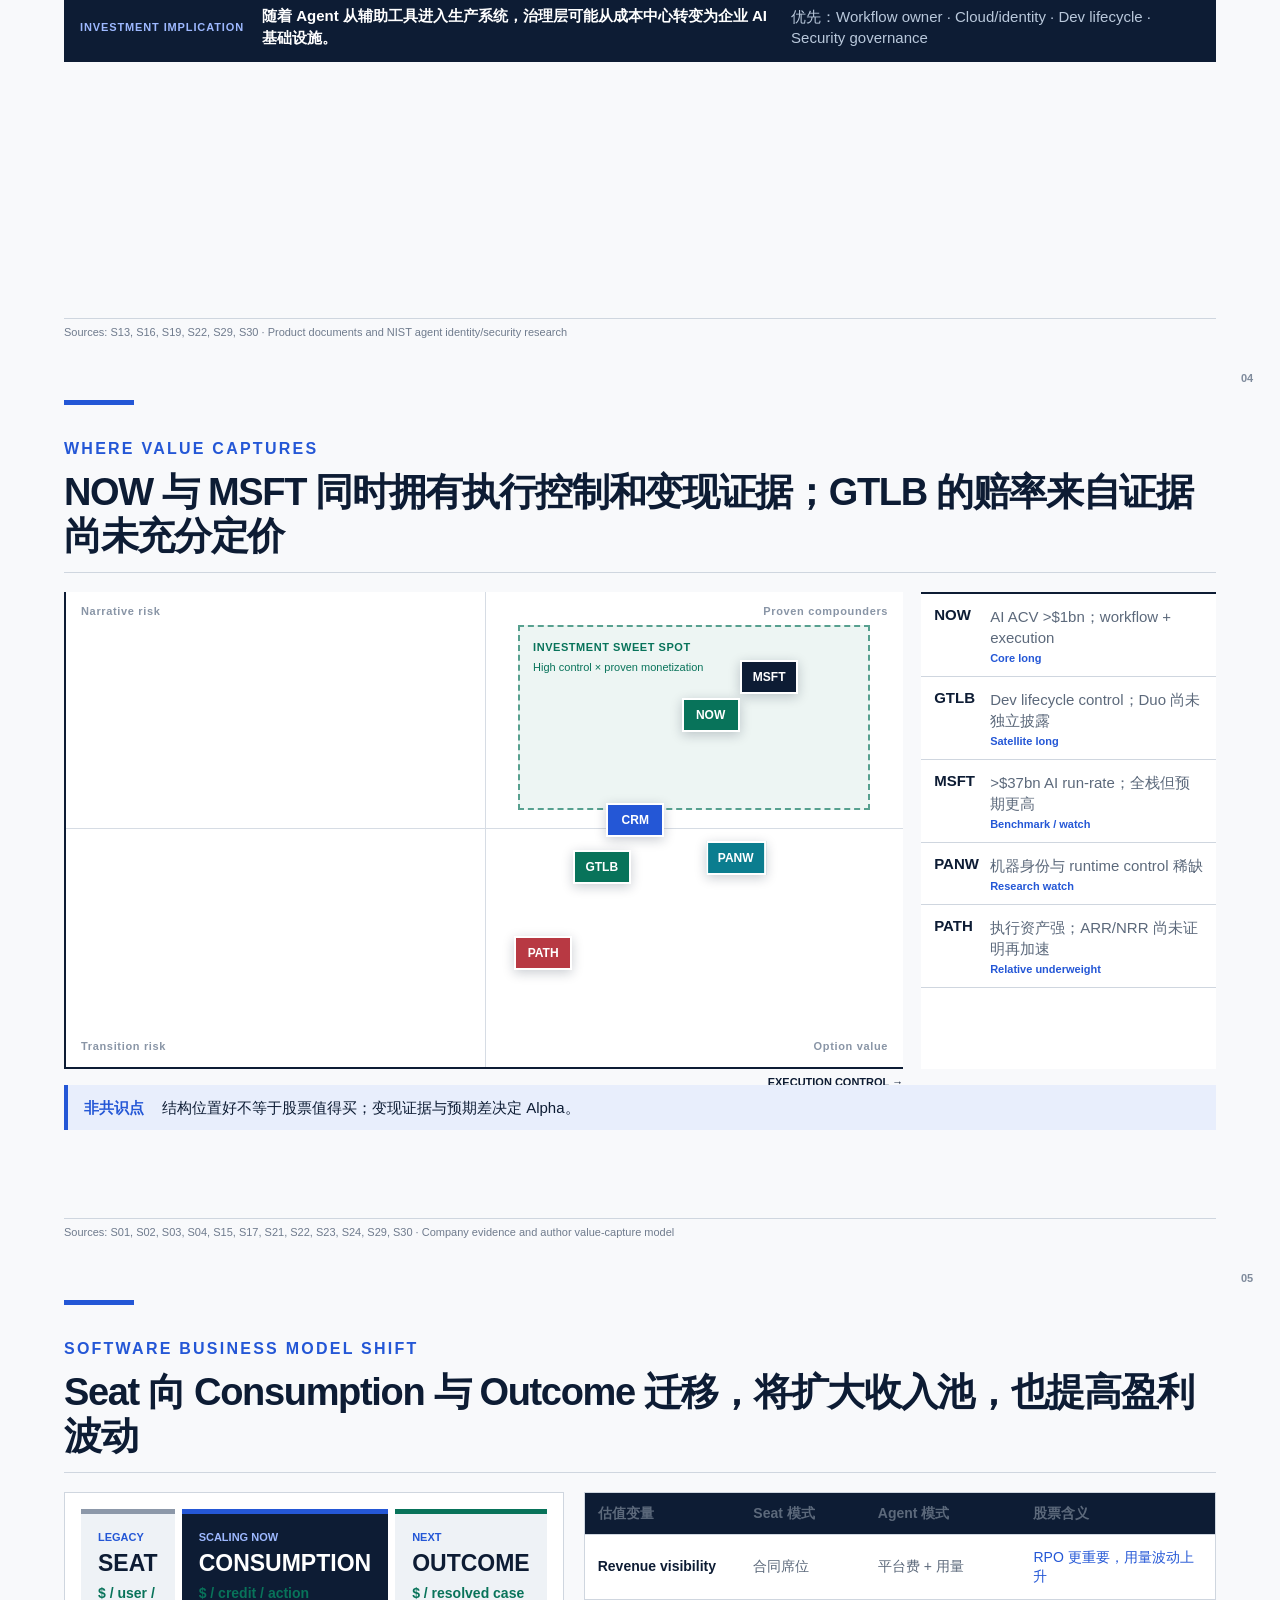
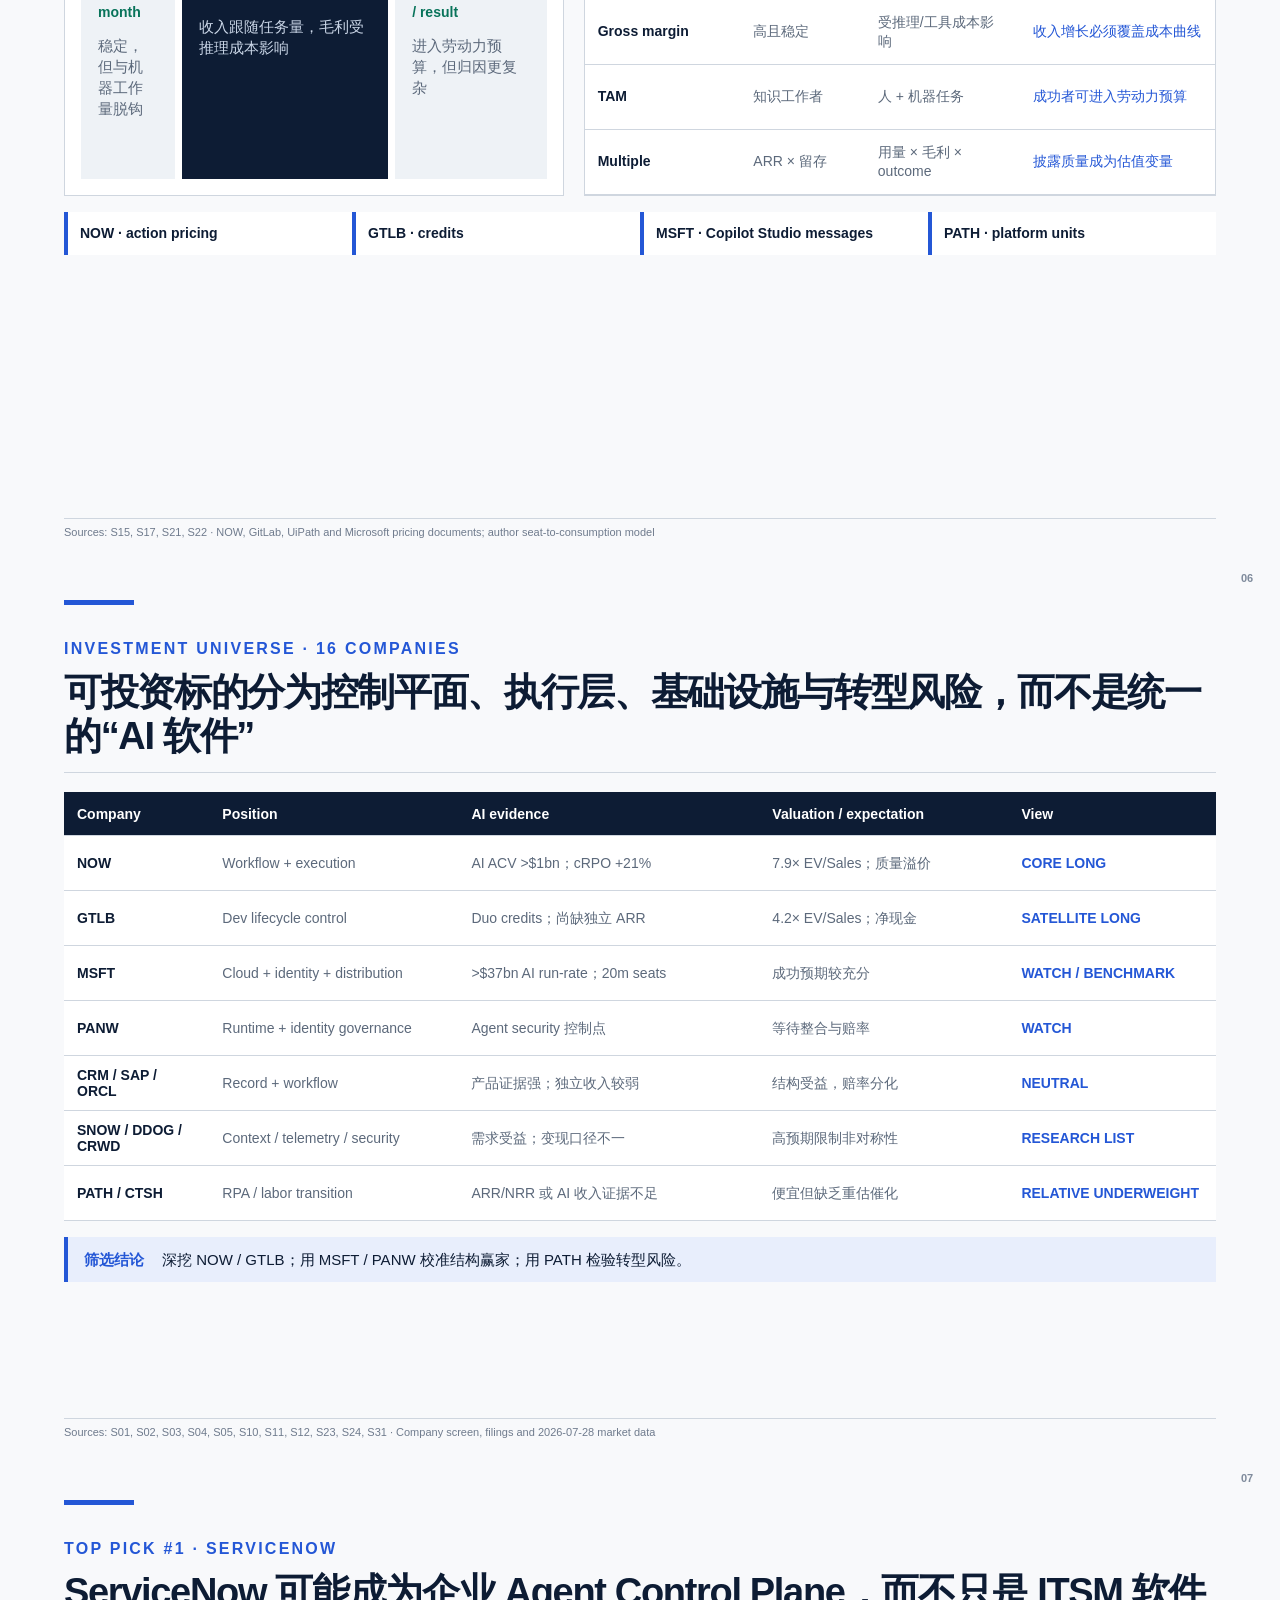
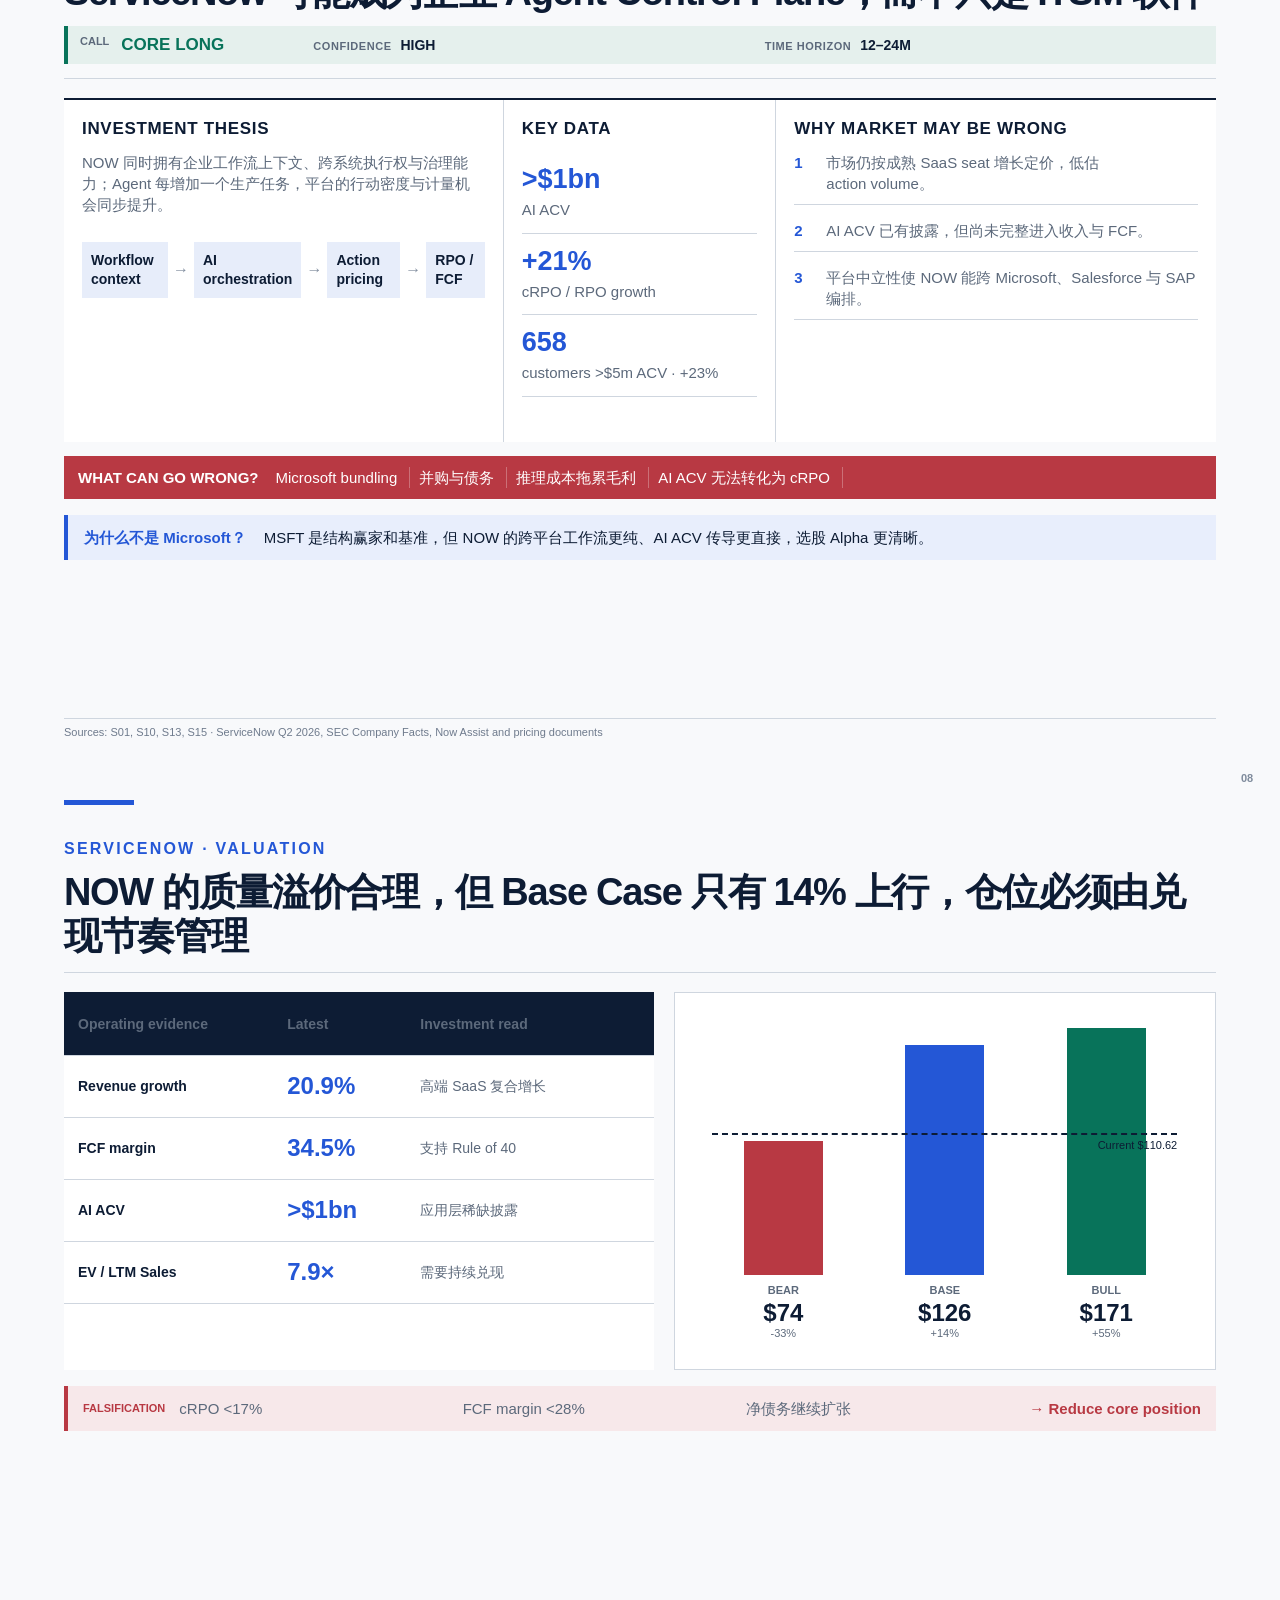
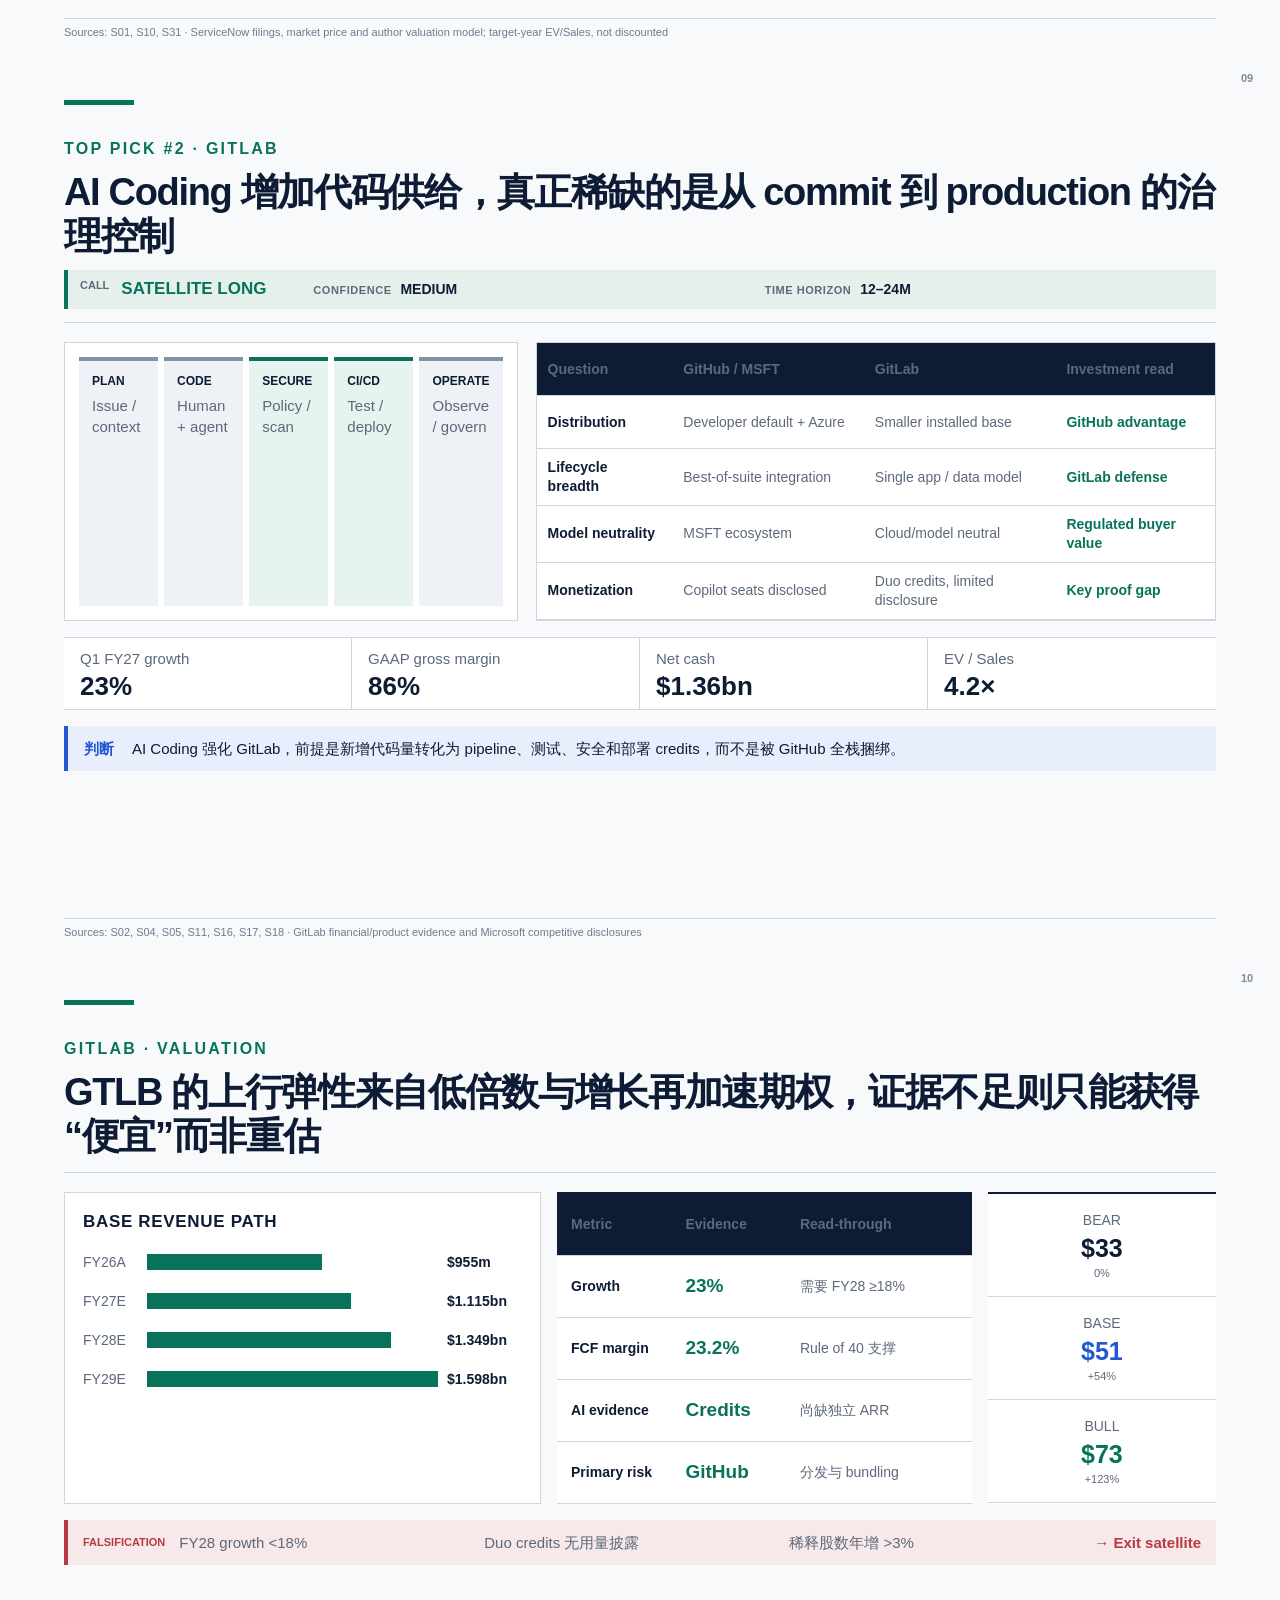
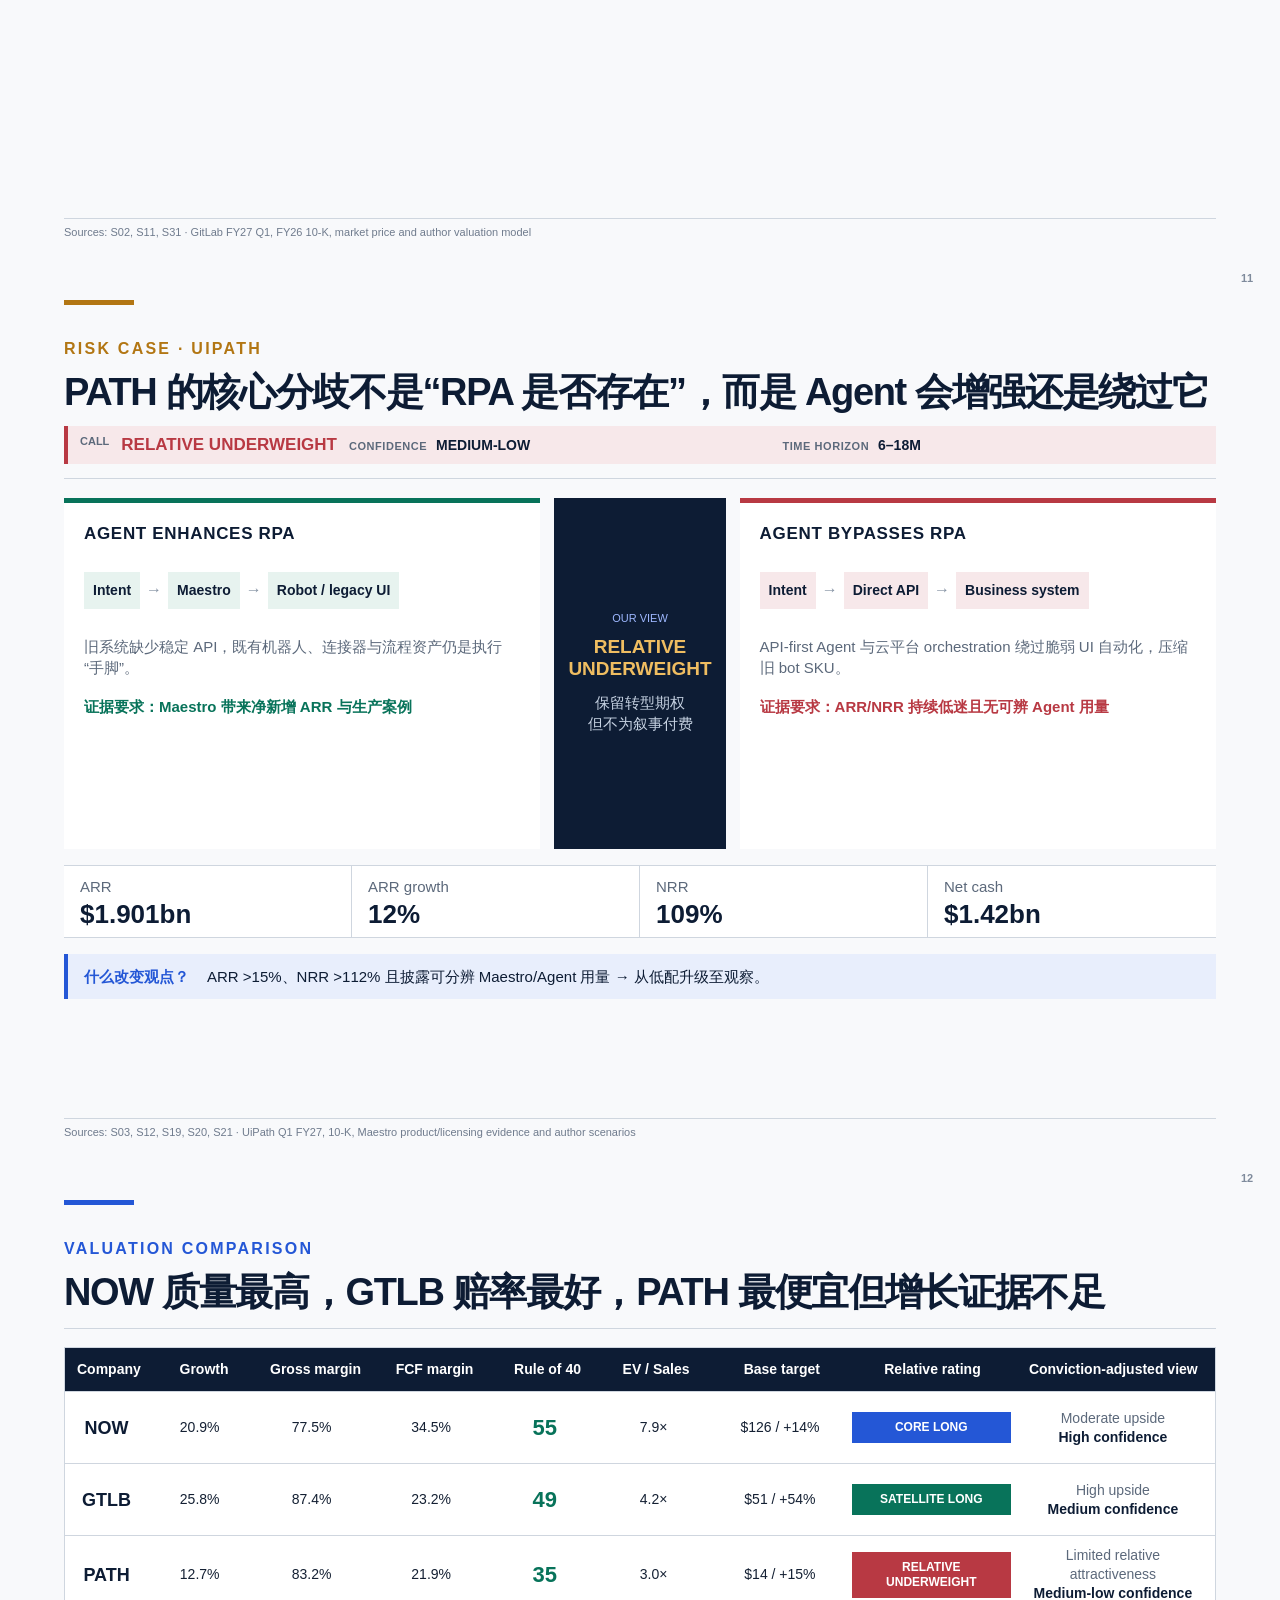
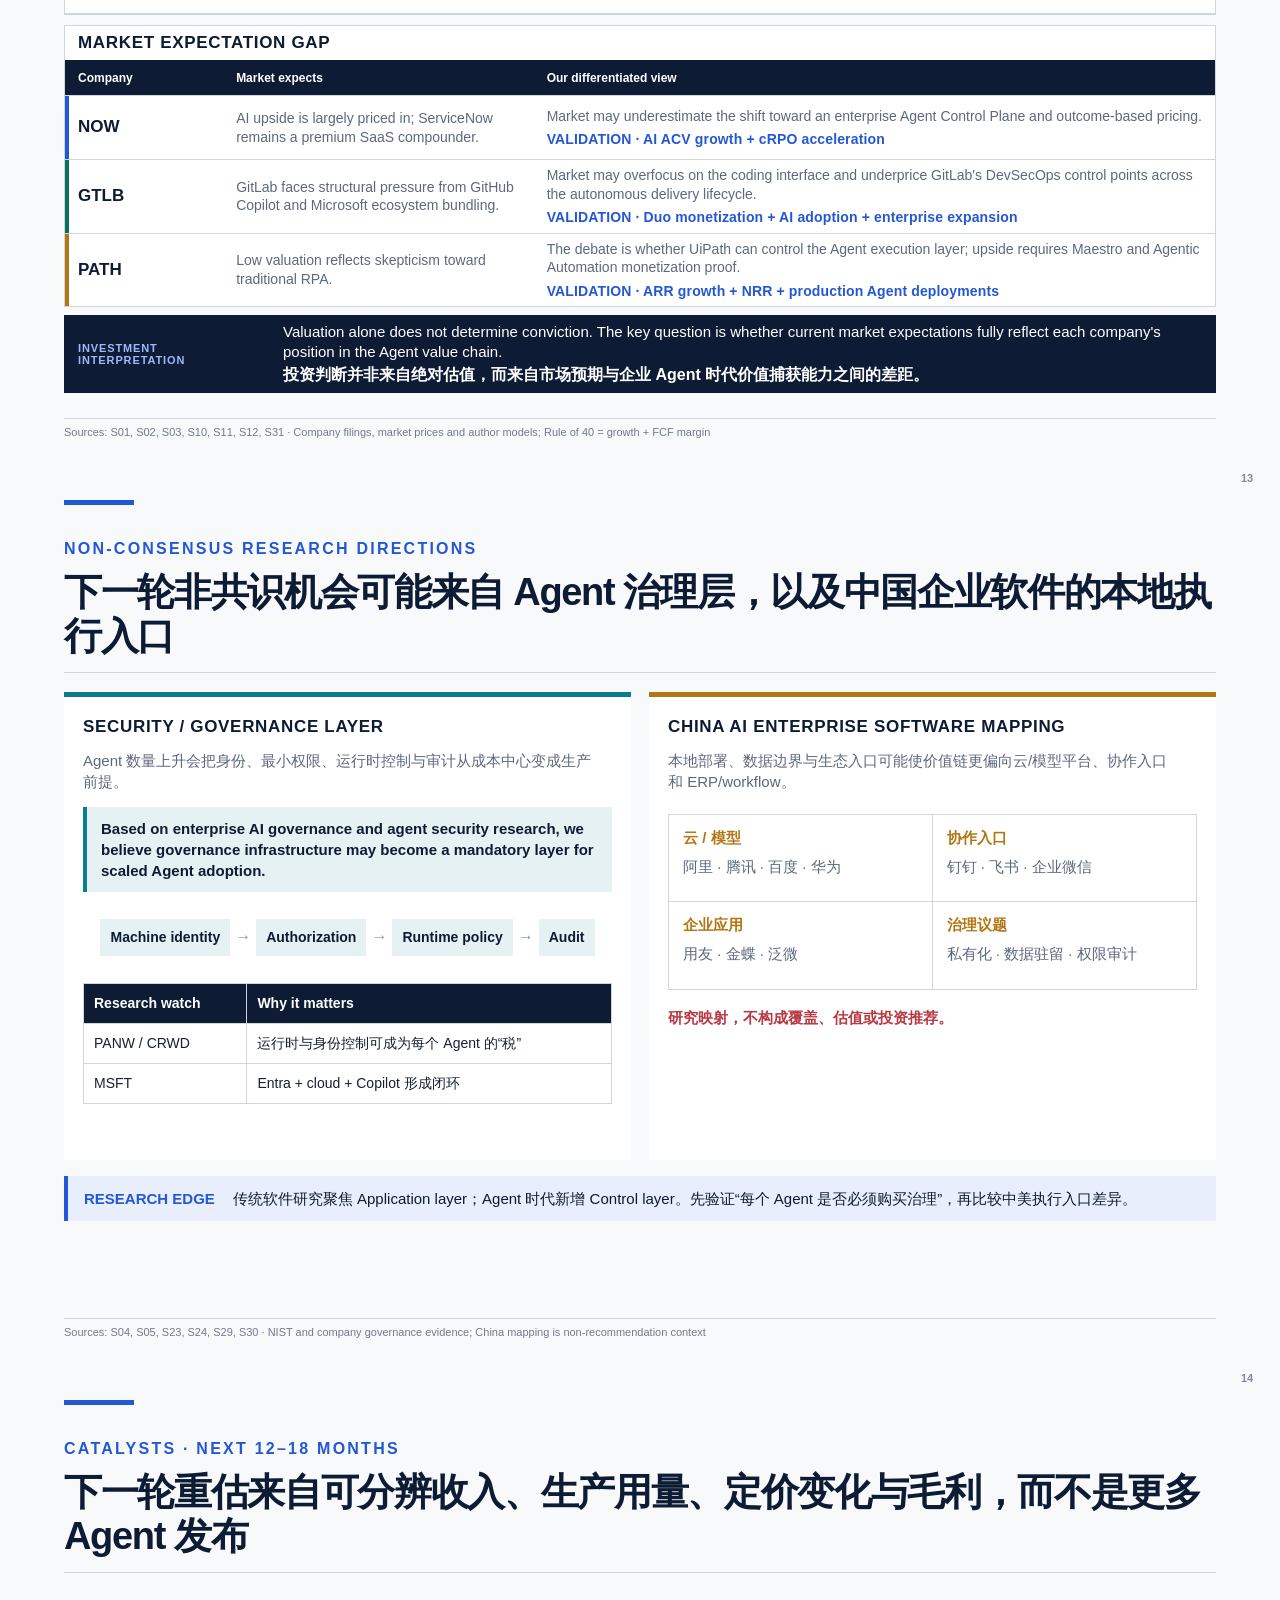
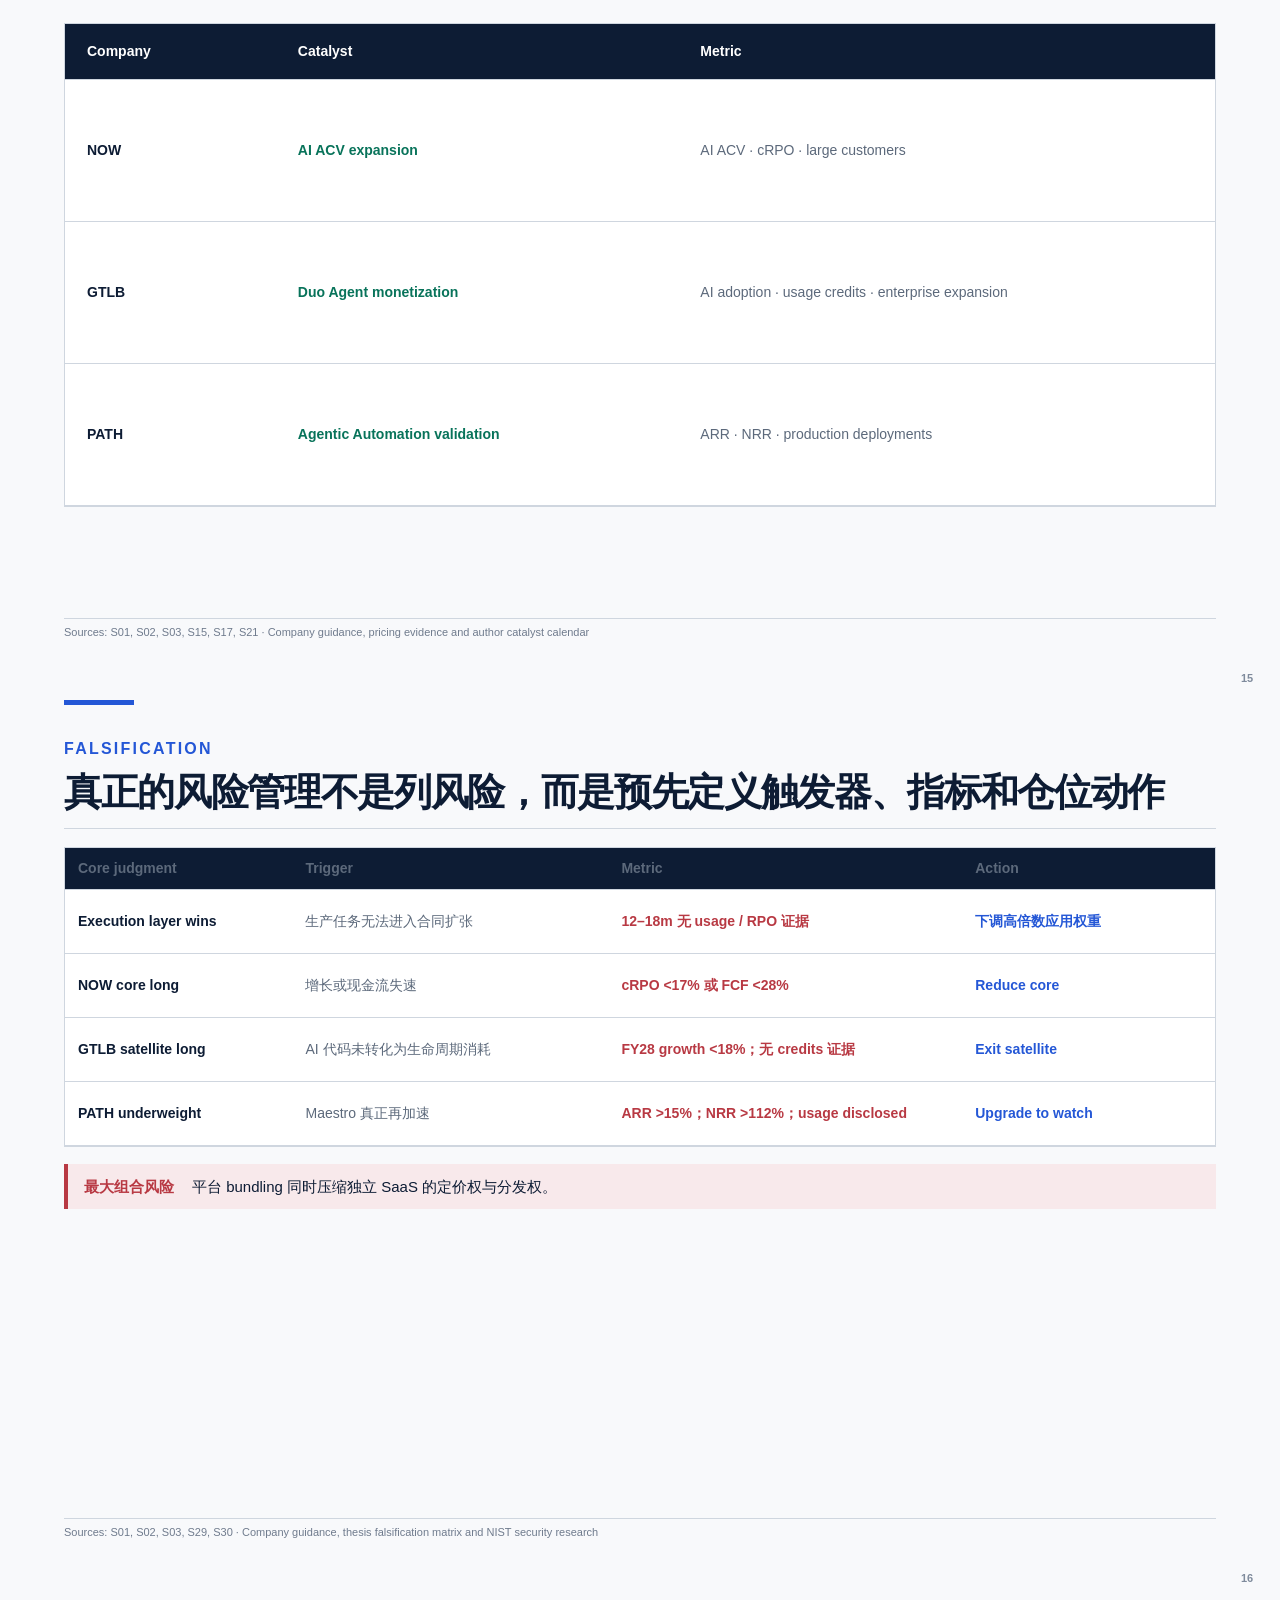
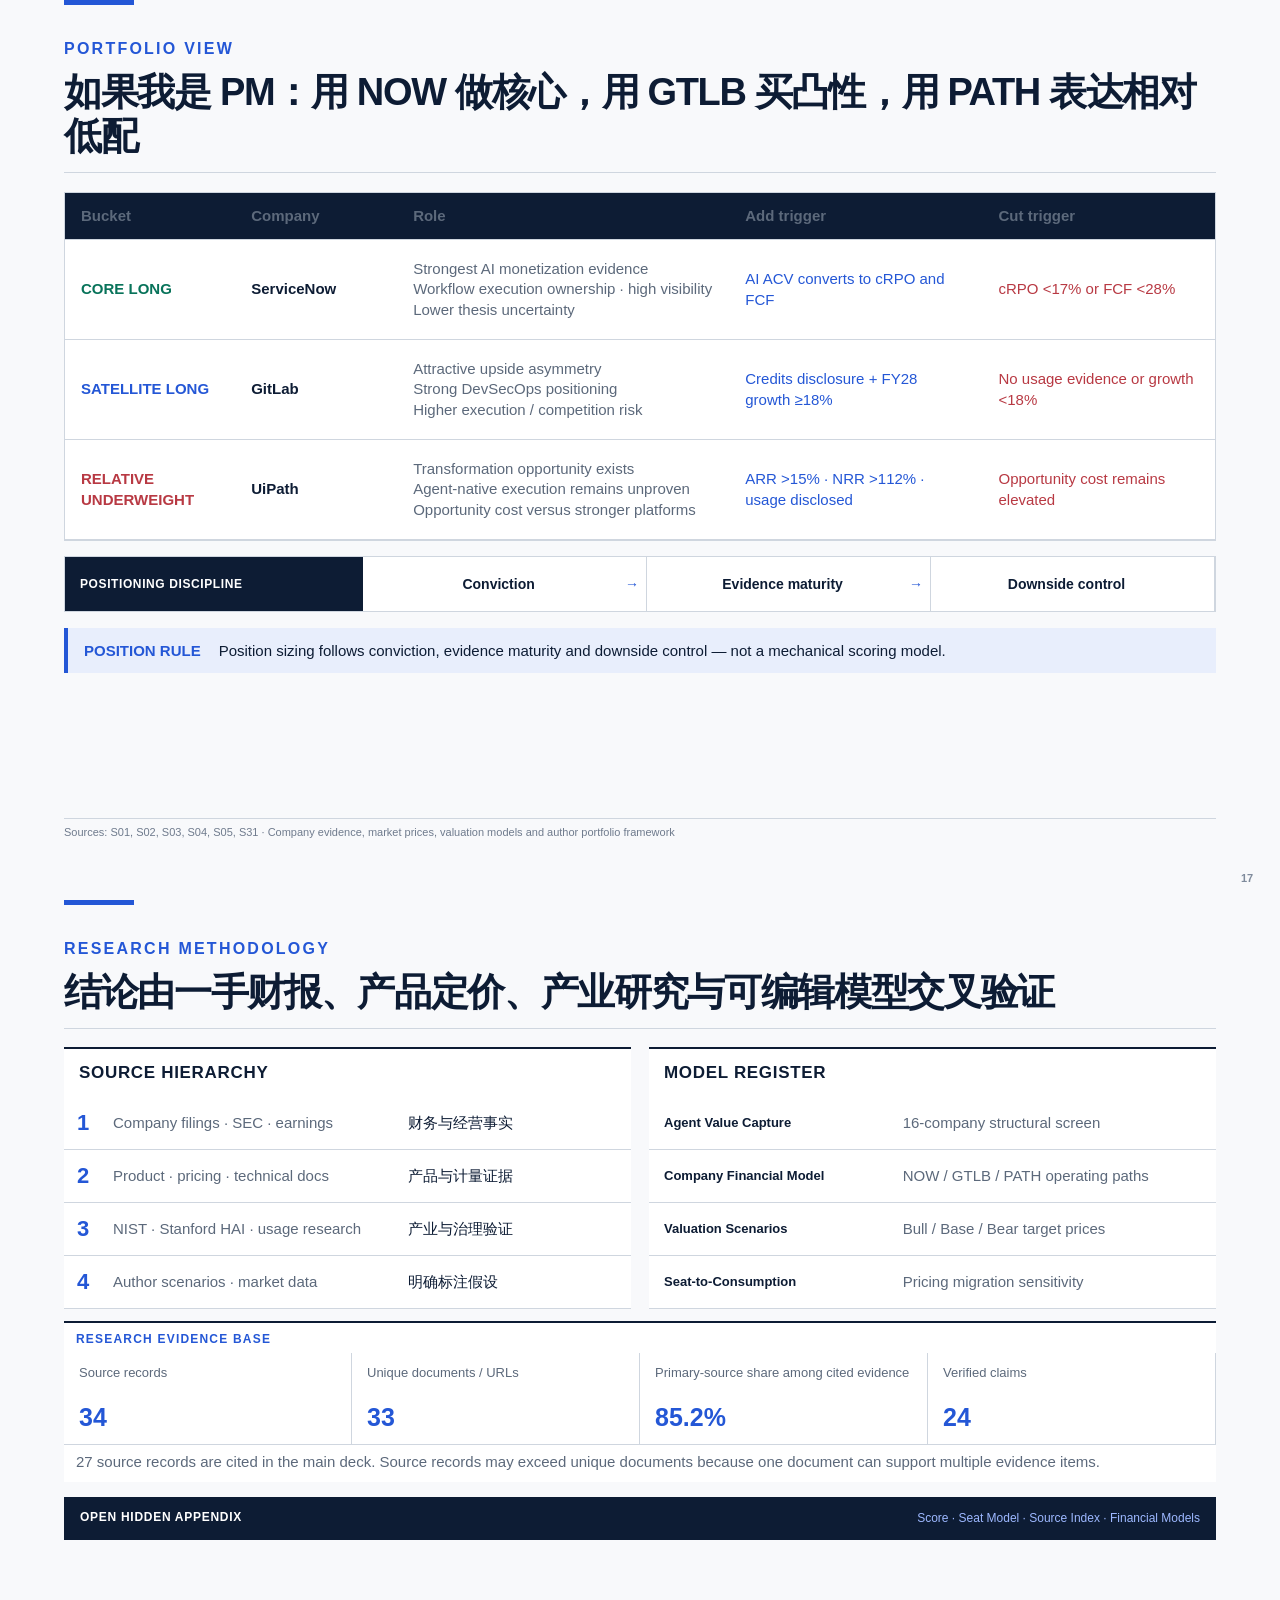
==== commit 8f82b45f: "Stabilize investment deck layout V2.4" ====
--- a/projects/agentic-ai-investment-deck/index.html
+++ b/projects/agentic-ai-investment-deck/index.html
@@ -5,7 +5,7 @@
   <meta name="viewport" content="width=device-width, initial-scale=1" />
   <meta name="description" content="Agentic AI 重构企业软件：面向 AI 产业研究岗位的机构级 Investment Research Deck" />
   <title>Agentic AI 重构企业软件｜Investment Research Deck V2</title>
-  <link rel="stylesheet" href="style.css?v=2.3.1" />
+  <link rel="stylesheet" href="style.css?v=2.4" />
 </head>
 <body>
   <div class="progress" aria-hidden="true"><span id="progress-bar"></span></div>
@@ -532,14 +532,16 @@
           <div><b>Seat-to-Consumption</b><span>Pricing migration sensitivity</span></div>
         </div>
       </div>
-      <p class="evidence-base-label">RESEARCH EVIDENCE BASE</p>
-      <div class="method-stats">
-        <div><span>Source records</span><b>34</b></div>
-        <div><span>Unique documents / URLs</span><b>33</b></div>
-        <div><span>Primary-source share among cited evidence</span><b>85.2%</b></div>
-        <div><span>Verified claims</span><b>24</b></div>
-      </div>
-      <p class="evidence-base-note">27 source records are cited in the main deck. Source records may exceed unique documents because one document can support multiple evidence items.</p>
+      <div class="evidence-base">
+        <p class="evidence-base-label">RESEARCH EVIDENCE BASE</p>
+        <div class="method-stats">
+          <div><span>Source records</span><b>34</b></div>
+          <div><span>Unique documents / URLs</span><b>33</b></div>
+          <div><span>Primary-source share among cited evidence</span><b>85.2%</b></div>
+          <div><span>Verified claims</span><b>24</b></div>
+        </div>
+        <p class="evidence-base-note">27 source records are cited in the main deck. Source records may exceed unique documents because one document can support multiple evidence items.</p>
+      </div>
       <button class="open-appendix-large" data-open-appendix>OPEN HIDDEN APPENDIX <span>Score · Seat Model · Source Index · Financial Models</span></button>
       <footer class="source">Full source log and downloadable models are preserved in assets/downloads/ · Original Research Package remains unchanged</footer>
       <span class="slide-no">18</span>
@@ -592,6 +594,6 @@
   </aside>
   <div class="drawer-backdrop" id="drawer-backdrop"></div>
 
-  <script src="deck.js?v=2.3"></script>
+  <script src="deck.js?v=2.4"></script>
 </body>
 </html>
--- a/projects/agentic-ai-investment-deck/style.css
+++ b/projects/agentic-ai-investment-deck/style.css
@@ -29,6 +29,9 @@
 .deck { scroll-snap-type: y mandatory; }
 .slide {
   position: relative;
+  display: flex;
+  flex-direction: column;
+  isolation: isolate;
   width: 100vw;
   height: 100vh;
   min-height: 100vh;
@@ -47,17 +50,23 @@
   background: var(--blue);
 }
 .slide > * { position: relative; z-index: 1; }
-.slide-header { position: relative; margin-bottom: 2.1vh; padding-bottom: 1.5vh; border-bottom: 1px solid var(--line); }
+.slide-header { position: relative; flex: 0 0 auto; margin-bottom: 2.1vh; padding-bottom: 1.5vh; border-bottom: 1px solid var(--line); }
+.slide-body { position: relative; z-index: 1; flex: 1 1 auto; min-height: 0; overflow: hidden; }
+.slide-body > * { position: relative; z-index: 1; width: 100%; }
 .section-label { margin: 0 0 9px; color: var(--blue); font-size: 11px; font-weight: 800; letter-spacing: .14em; }
 h1, h2, h3, p { margin-top: 0; }
 h2 { margin: 0; color: var(--navy); font-size: clamp(38px, 2.4vw, 42px); line-height: 1.17; letter-spacing: -.035em; }
 h3 { margin-bottom: 12px; color: var(--navy); font-size: 17px; line-height: 1.3; font-weight: 700; letter-spacing: .04em; }
 p, span, td, th { line-height: 1.45; }
 .source {
-  position: absolute;
-  left: 5vw;
-  right: 5vw;
-  bottom: 14px;
+  position: relative;
+  right: auto;
+  bottom: auto;
+  left: auto;
+  flex: 0 0 auto;
+  width: 100%;
+  min-height: 26px;
+  margin-top: 10px;
   padding-top: 7px;
   overflow: hidden;
   border-top: 1px solid var(--line);
@@ -254,8 +263,8 @@
 .company::before { background: var(--company, var(--blue)); }
 .now-slide { --company: var(--blue); }.gtlb-slide { --company: var(--green); }.path-slide { --company: var(--amber); }
 .company .section-label { color: var(--company); }
-.company .slide-header h2 { padding-right: 245px; }
-.investment-call { position: absolute; right: 0; bottom: 13px; display: grid; grid-template-columns: auto auto; gap: 2px 12px; min-width: 210px; padding: 9px 12px; border-left: 4px solid var(--green); background: #e5f0ed; }
+.company .slide-header h2 { width: 100%; padding-right: 0; }
+.investment-call { position: relative; right: auto; bottom: auto; display: grid; grid-template-columns: 72px minmax(210px, 1.2fr) minmax(170px, .8fr) minmax(170px, .8fr); gap: 2px 12px; width: 100%; min-width: 0; margin-top: 12px; padding: 9px 12px; border-left: 4px solid var(--green); background: #e5f0ed; }
 .investment-call b { color: var(--muted); font-size: 11px; }
 .investment-call strong { color: var(--green); font-size: 16px; }
 .investment-call span { grid-column: 1 / -1; color: var(--navy); font-size: 11px; font-weight: 800; }
@@ -386,9 +395,9 @@
 .opportunity > em { display: block; margin-top: 17px; color: var(--red); font-size: 11px; font-style: normal; font-weight: 800; }
 
 /* Catalysts */
-.catalyst-table { margin-top: 5vh; border: 1px solid var(--line); background: #fff; }
-.catalyst-table > div { display: grid; grid-template-columns: .55fr 1.05fr 1.4fr; min-height: 135px; align-items: center; border-bottom: 1px solid var(--line); }
-.catalyst-table > div > * { display: flex; height: 100%; align-items: center; padding: 16px 20px; font-size: 15px; }
+.catalyst-table { margin-top: 3.5vh; border: 1px solid var(--line); background: #fff; }
+.catalyst-table > div { display: grid; grid-template-columns: .55fr 1.05fr 1.4fr; min-height: 142px; align-items: center; border-bottom: 1px solid var(--line); }
+.catalyst-table > div > * { display: flex; height: 100%; align-items: center; padding: 18px 22px; font-size: 15px; }
 .catalyst-table b { color: var(--navy); font-size: 20px; }
 .catalyst-table strong { color: var(--green); font-size: 17px; }
 .catalyst-table span { color: var(--muted); }
@@ -517,17 +526,17 @@
 .investment-call i { margin-right: 5px; color: var(--muted); font-size: 11px; font-style: normal; letter-spacing: .05em; }
 .comparison-row {
   grid-template-columns: .55fr .68fr .8fr .78fr .72fr .72fr .95fr 1.05fr 1.35fr;
-  min-height: 78px;
-}
-.comparison-row.head { min-height: 48px; }
+  min-height: 72px;
+}
+.comparison-row.head { min-height: 44px; }
 .comparison-row em { font-size: 12px; line-height: 1.25; }
 .comparison-row i { color: var(--muted); font-size: 14px; font-style: normal; line-height: 1.35; }
 .comparison-row i b { color: var(--navy); font-size: 14px; }
-.expectation-gap { margin-top: 14px; border: 1px solid var(--line); background: #fff; }
-.expectation-gap > h3 { margin: 0; padding: 8px 13px; color: var(--navy); border-bottom: 2px solid var(--navy); font-size: 17px; letter-spacing: .04em; }
-.expectation-row { display: grid; grid-template-columns: .55fr 1.08fr 2.37fr; min-height: 69px; align-items: center; border-bottom: 1px solid var(--line); }
+.expectation-gap { margin-top: 10px; border: 1px solid var(--line); background: #fff; }
+.expectation-gap > h3 { margin: 0; padding: 6px 13px; color: var(--navy); border-bottom: 2px solid var(--navy); font-size: 17px; letter-spacing: .04em; }
+.expectation-row { display: grid; grid-template-columns: .55fr 1.08fr 2.37fr; min-height: 64px; align-items: center; border-bottom: 1px solid var(--line); }
 .expectation-row:last-child { border-bottom: 0; }
-.expectation-row > * { padding: 8px 13px; font-size: 14px; line-height: 1.35; }
+.expectation-row > * { padding: 6px 13px; font-size: 14px; line-height: 1.32; }
 .expectation-row > b { color: var(--navy); font-size: 17px; }
 .expectation-row > span { color: var(--muted); }
 .expectation-row em { display: block; margin-top: 5px; color: var(--blue); font-size: 14px; font-style: normal; font-weight: 800; letter-spacing: .01em; }
@@ -536,7 +545,7 @@
 .expectation-row.now { box-shadow: inset 4px 0 var(--blue); }
 .expectation-row.gtlb { box-shadow: inset 4px 0 var(--green); }
 .expectation-row.path { box-shadow: inset 4px 0 var(--amber); }
-.investment-interpretation { display: grid; grid-template-columns: 190px 1fr; gap: 15px; align-items: center; margin-top: 11px; padding: 9px 14px; color: #fff; background: var(--navy); }
+.investment-interpretation { display: grid; grid-template-columns: 190px 1fr; gap: 15px; align-items: center; margin-top: 8px; padding: 7px 14px; color: #fff; background: var(--navy); }
 .investment-interpretation > b { color: #9db8ff; font-size: 11px; letter-spacing: .08em; }
 .investment-interpretation > span { font-size: 15px; line-height: 1.35; }
 .investment-interpretation strong { display: block; margin-top: 2px; color: #fff; font-size: 16px; }
@@ -580,11 +589,12 @@
   color: var(--blue);
   content: "→";
 }
-.evidence-base-label { margin: 14px 0 6px; color: var(--blue); font-size: 12px !important; font-weight: 800; letter-spacing: .1em; }
+.evidence-base { margin-top: 12px; border-top: 2px solid var(--navy); background: #fff; }
+.evidence-base-label { margin: 0; padding: 8px 12px 5px; color: var(--blue); font-size: 12px !important; font-weight: 800; letter-spacing: .1em; }
 .method-stats { grid-template-columns: repeat(4, 1fr); margin-top: 0; }
 .method-stats span { min-height: 38px; font-size: 13px; line-height: 1.3; }
 .method-stats b { font-size: 25px; }
-.evidence-base-note { margin: 7px 0 0; color: var(--muted); font-size: 15px !important; line-height: 1.35 !important; }
+.evidence-base-note { margin: 0; padding: 7px 12px 9px; border-top: 1px solid var(--line); color: var(--muted); font-size: 15px !important; line-height: 1.35 !important; }
 .appendix-panel header p,
 .appendix-note,
 .model-links span { font-size: 15px; line-height: 1.45; }
@@ -607,6 +617,7 @@
 body.overview .deck { display: grid; grid-template-columns: repeat(3, 1fr); gap: 16px; padding: 16px; background: #07111f; scroll-snap-type: none; }
 body.overview .slide { width: 100%; height: auto; min-height: auto; aspect-ratio: 16 / 9; padding: 2.2%; cursor: pointer; box-shadow: 0 10px 28px rgba(0,0,0,.28); }
 body.overview .slide-header { margin-bottom: 1%; padding-bottom: 1%; }
+body.overview .slide-body { min-height: 0; overflow: hidden; }
 body.overview .slide h2 { font-size: 12px; }
 body.overview .slide h3, body.overview .slide p, body.overview .slide span, body.overview .slide b, body.overview .slide em, body.overview .slide small { font-size: 4px !important; }
 body.overview .source { font-size: 3px; }
@@ -660,11 +671,12 @@
 
 @media (max-aspect-ratio: 4/3) {
   .slide { padding-right: 4vw; padding-left: 4vw; }
-  .source { right: 4vw; left: 4vw; }
+  .source { right: auto; left: auto; }
 }
 
 @media (max-width: 900px) {
   .slide { width: 100%; height: auto; min-height: 100vh; overflow-x: hidden; overflow-y: auto; padding: 34px 28px 60px; }
+  .slide-body { flex: none; min-height: auto; overflow: visible; }
   .source { position: static; margin-top: 26px; white-space: normal; }
   .slide-no { display: none; }
   .cover-copy, .stance-table { width: 100%; max-width: 100%; }
@@ -696,12 +708,33 @@
   .appendix-drawer { width: 100vw; }
 }
 
+@media (max-height: 820px) and (min-width: 901px) {
+  .slide { padding-top: 26px; padding-bottom: 32px; }
+  h2 { font-size: 34px; }
+  .slide-header { margin-bottom: 11px; padding-bottom: 9px; }
+  .investment-call { margin-top: 8px; padding-top: 7px; padding-bottom: 7px; }
+  .source { min-height: 23px; margin-top: 7px; padding-top: 5px; }
+  .callout,
+  .evidence-strip,
+  .position-discipline,
+  .method-stats,
+  .open-appendix-large { margin-top: 10px; }
+  .catalyst-table { margin-top: 16px; }
+  .catalyst-table > div { min-height: 112px; }
+  .catalyst-table > div > * { padding-top: 13px; padding-bottom: 13px; }
+  .portfolio-table > div { min-height: 88px; }
+  .portfolio-table > div > * { padding-top: 10px; padding-bottom: 10px; }
+  .position-discipline { margin-top: 10px; }
+  .position-discipline span { min-height: 46px; }
+  .evidence-base { margin-top: 9px; }
+  .open-appendix-large { padding-top: 9px; padding-bottom: 9px; }
+}
+
 @media (max-height: 760px) and (min-width: 901px) {
   .slide {
     padding-top: 22px;
-    padding-bottom: 46px;
+    padding-bottom: 25px;
   }
-  .slide[data-title="Valuation Comparison"] { padding-bottom: 34px; }
   h2 {
     font-size: 30px;
   }
@@ -709,9 +742,7 @@
     margin-bottom: 12px;
     padding-bottom: 10px;
   }
-  .source {
-    bottom: 8px;
-  }
+  .source { min-height: 21px; margin-top: 5px; padding-top: 4px; }
   .slide-no {
     bottom: 7px;
   }
@@ -724,15 +755,21 @@
     margin-top: 9px;
   }
   .callout { padding-top: 8px; padding-bottom: 8px; }
-  .comparison-row { min-height: 58px; }
+  .investment-call { margin-top: 7px; padding-top: 5px; padding-bottom: 5px; }
+  .comparison-row { min-height: 54px; }
   .comparison-row.head { min-height: 40px; }
-  .expectation-gap { margin-top: 9px; }
+  .comparison-row > * { padding-top: 6px; padding-bottom: 6px; }
+  .expectation-gap { margin-top: 7px; }
   .expectation-gap > h3 { padding-top: 5px; padding-bottom: 5px; }
   .expectation-row { min-height: 54px; }
   .expectation-row.head { min-height: 30px; }
   .expectation-row > * { padding-top: 5px; padding-bottom: 5px; }
   .investment-interpretation { margin-top: 7px; padding-top: 6px; padding-bottom: 6px; }
   .portfolio-table > div { min-height: 57px; }
+  .portfolio-table > div > * { padding-top: 7px; padding-bottom: 7px; }
+  .catalyst-table { margin-top: 10px; }
+  .catalyst-table > div { min-height: 92px; }
+  .catalyst-table > div > * { padding-top: 10px; padding-bottom: 10px; }
   .method-stats div { padding-top: 8px; padding-bottom: 8px; }
   .method-stats span { min-height: 32px; }
   .source-hierarchy > div { min-height: 46px; }
@@ -746,5 +783,5 @@
   .progress, .deck-controls, .appendix-drawer, .drawer-backdrop { display: none !important; }
   .slide { width: 13.333in; height: 7.5in; min-height: 7.5in; padding: .34in .55in .47in; page-break-after: always; print-color-adjust: exact; -webkit-print-color-adjust: exact; }
   .slide:last-child { page-break-after: auto; }
-  .source { right: .55in; left: .55in; }
-}
+  .source { right: auto; left: auto; }
+}
